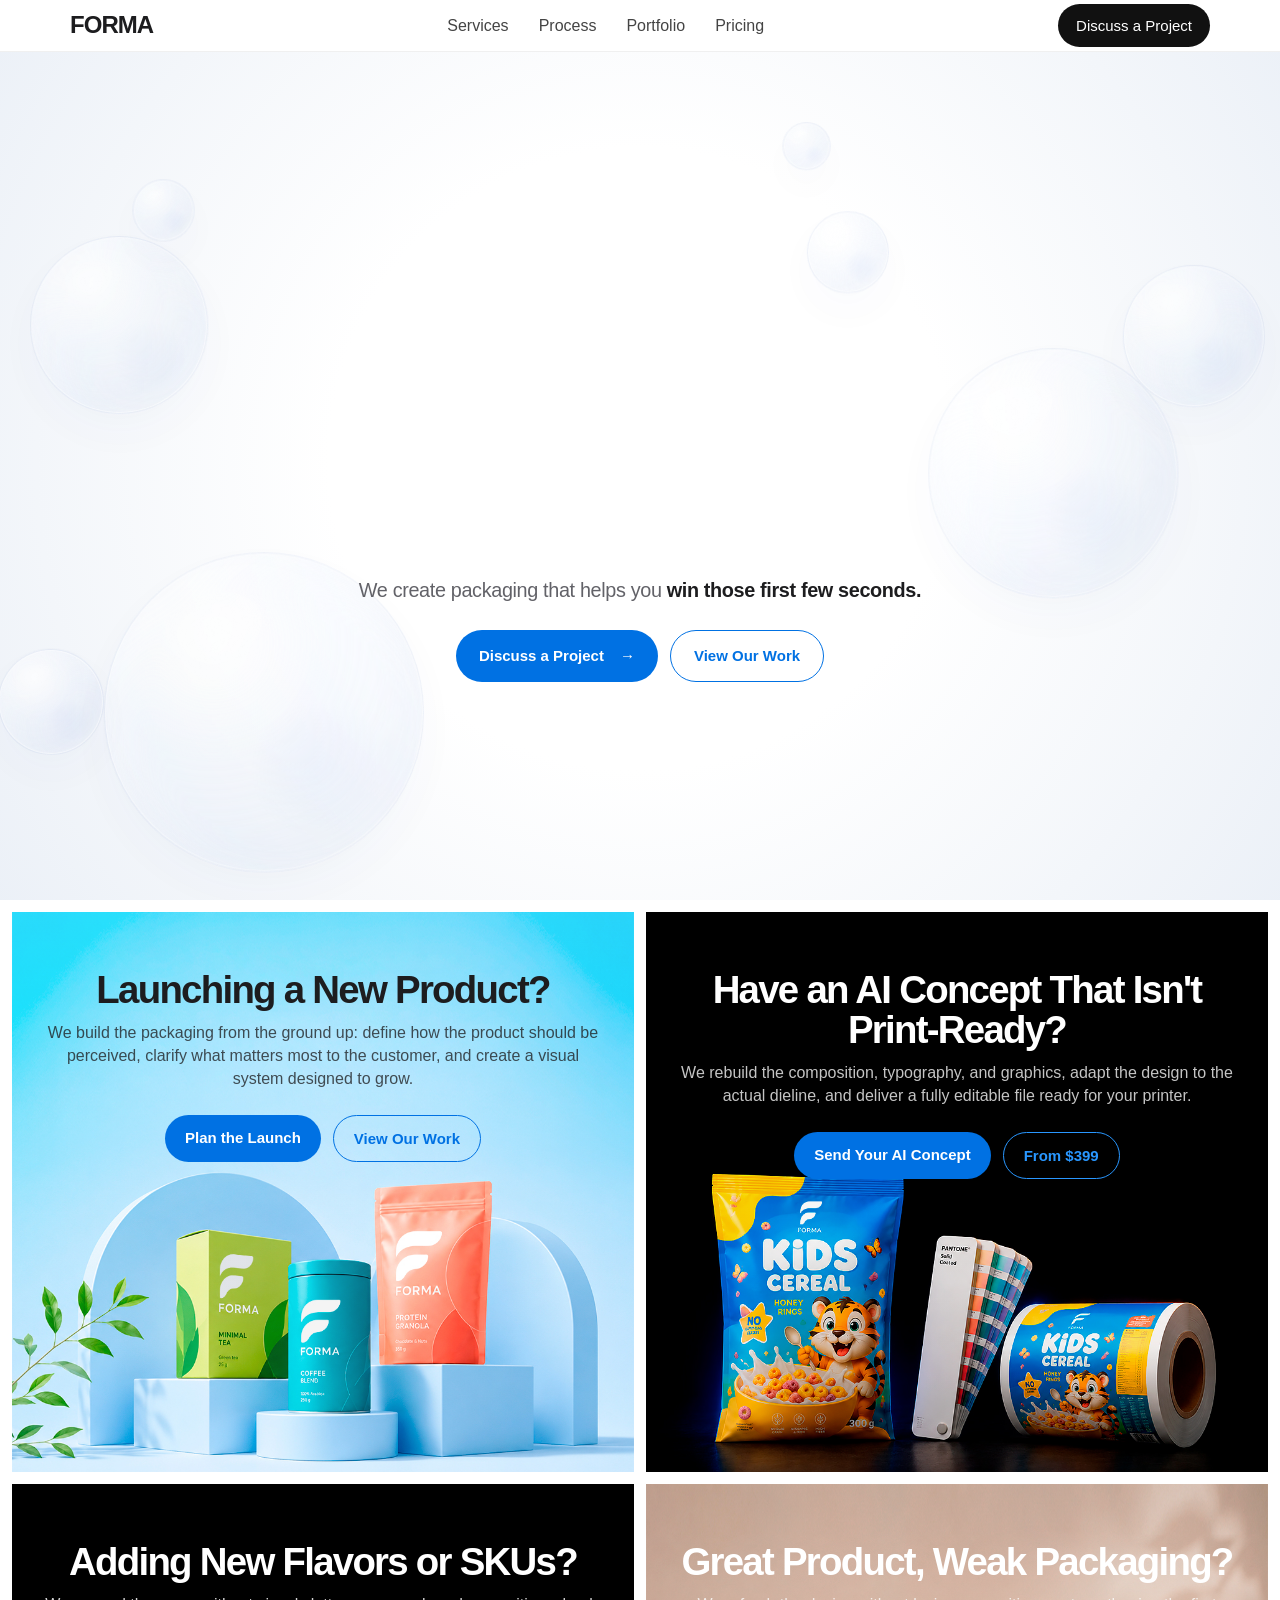
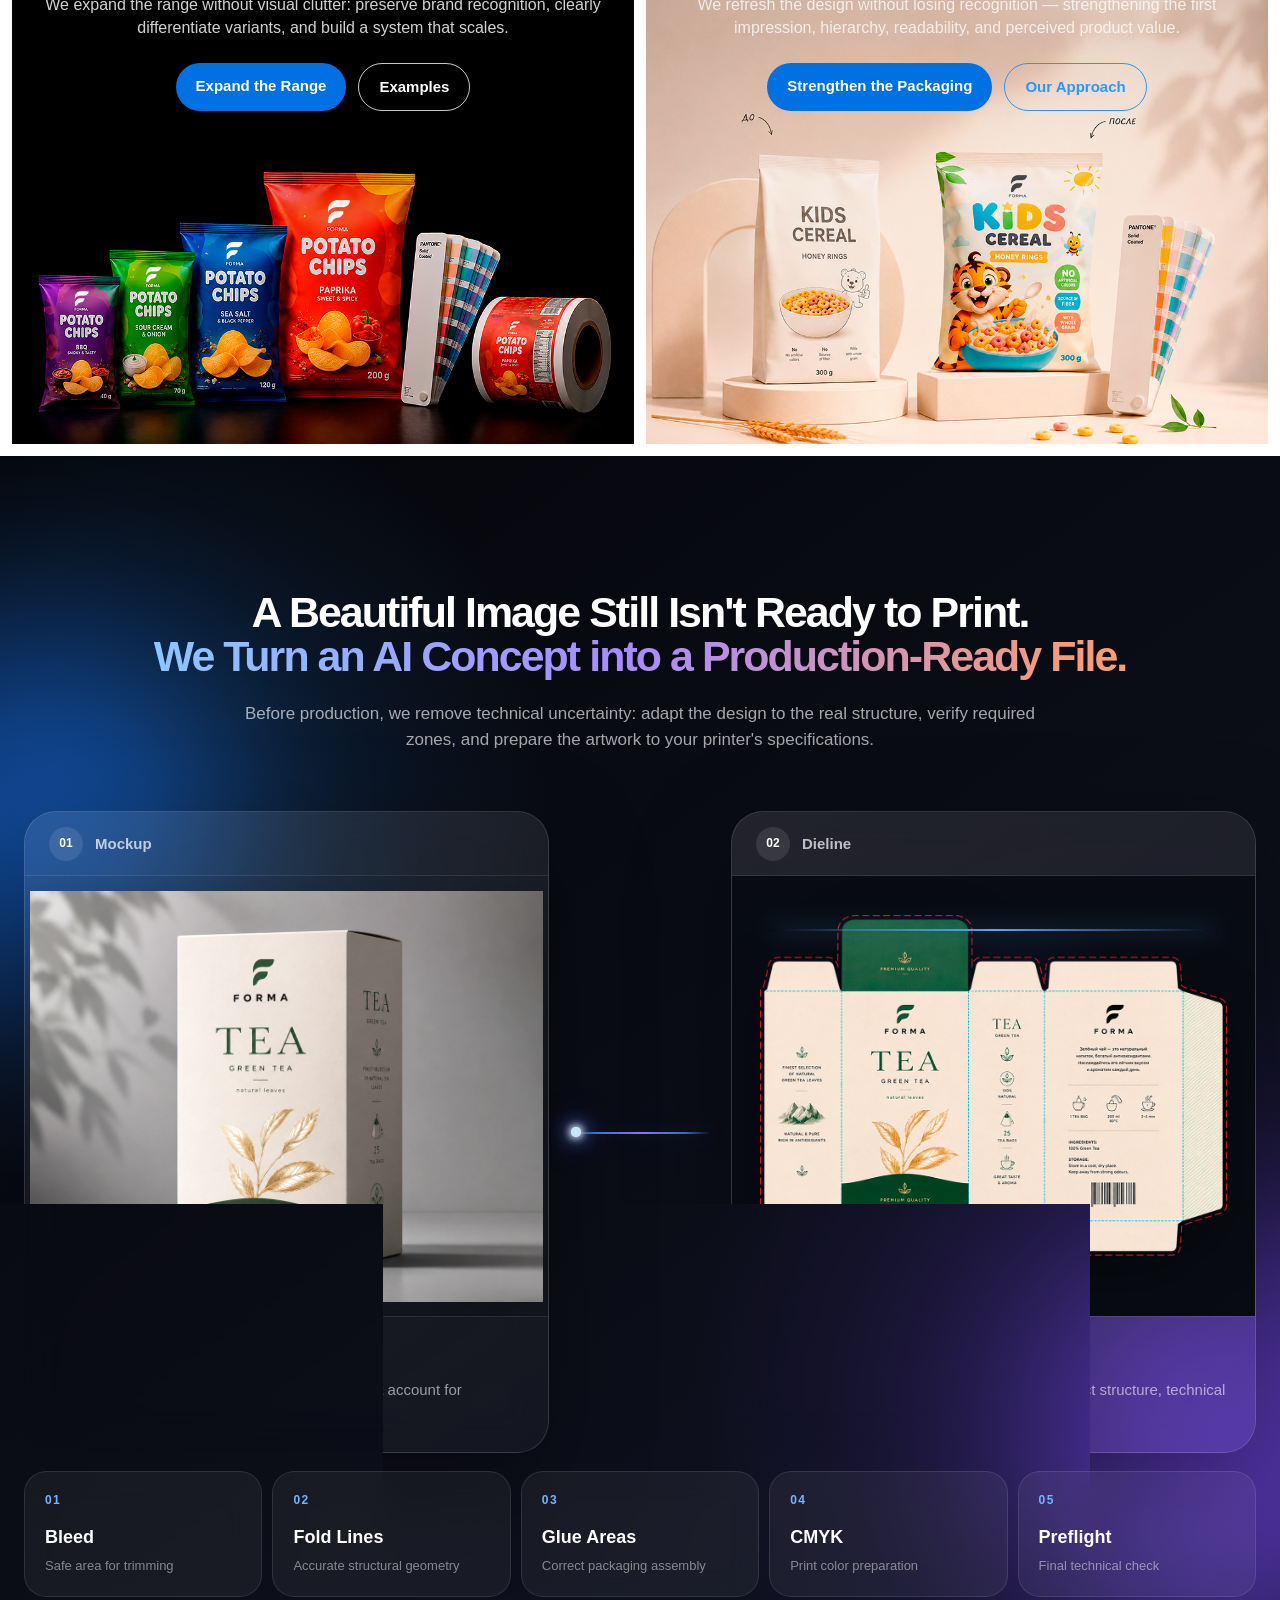
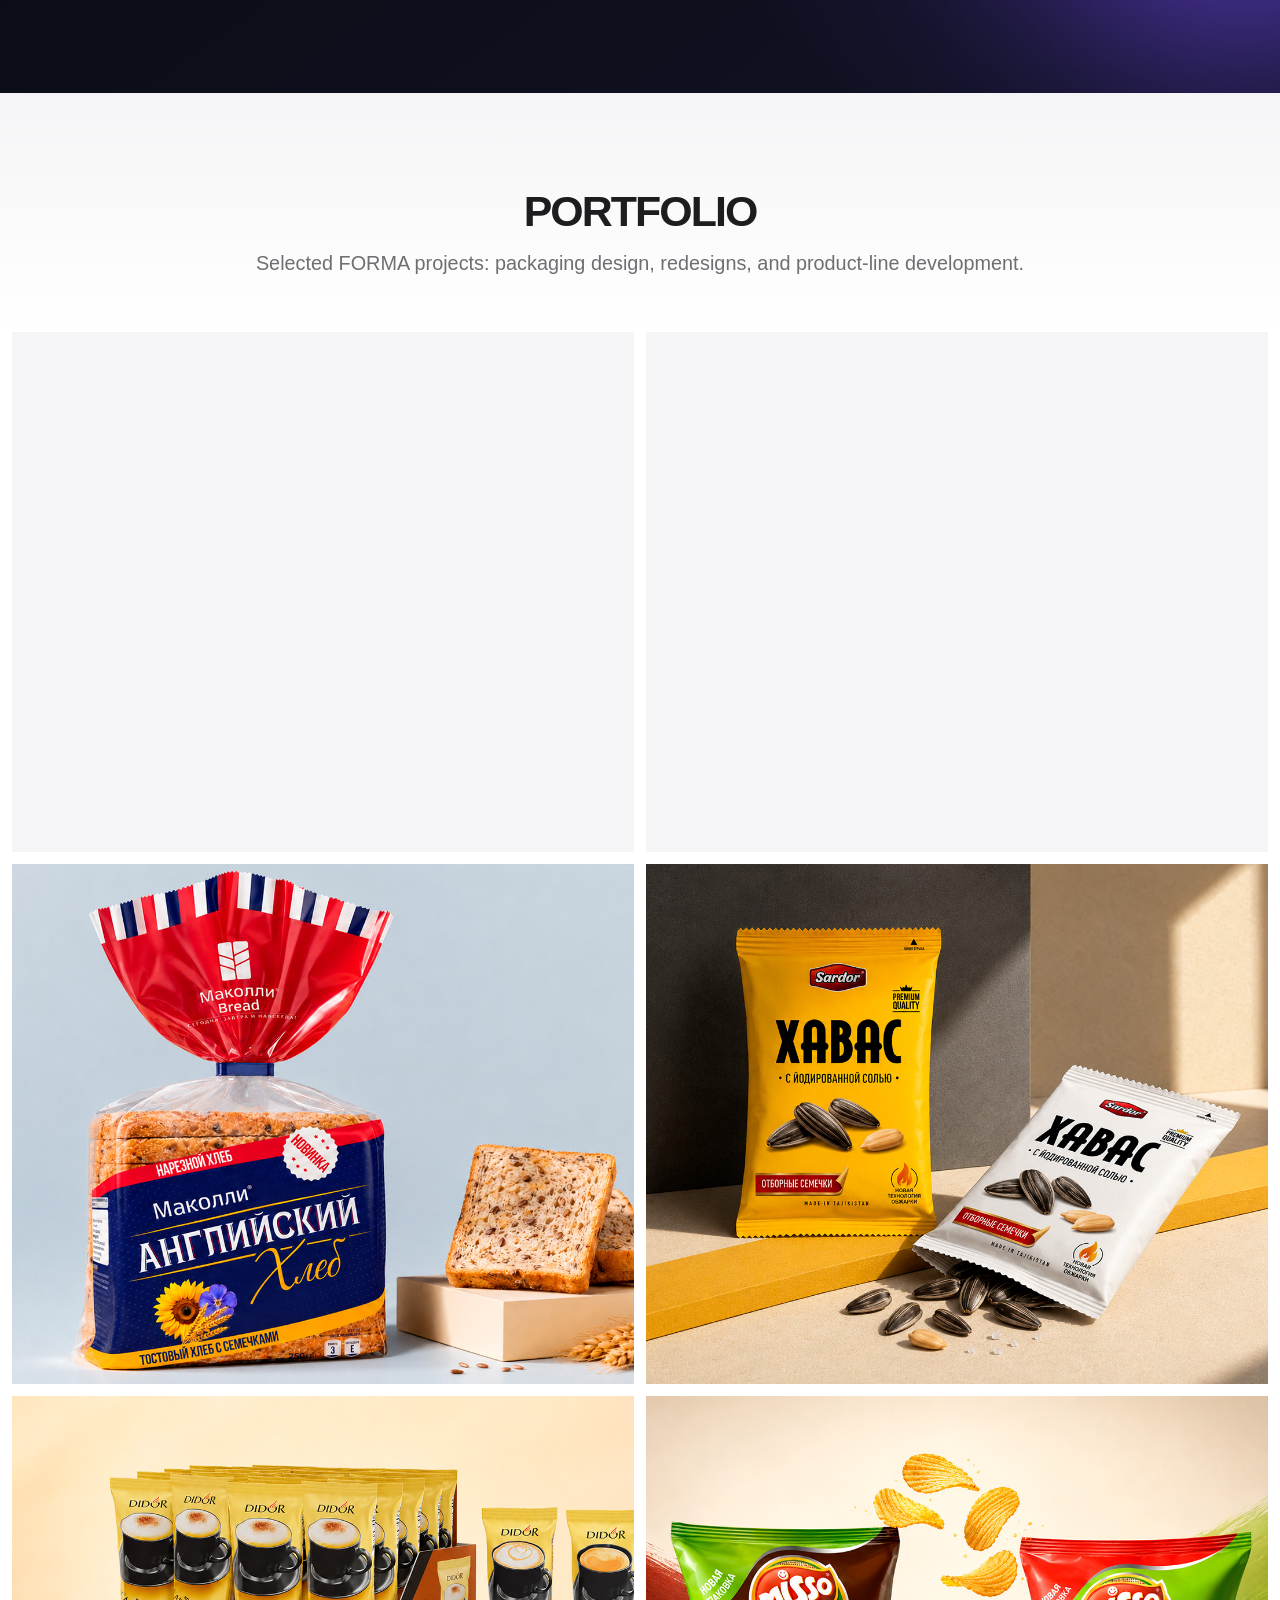
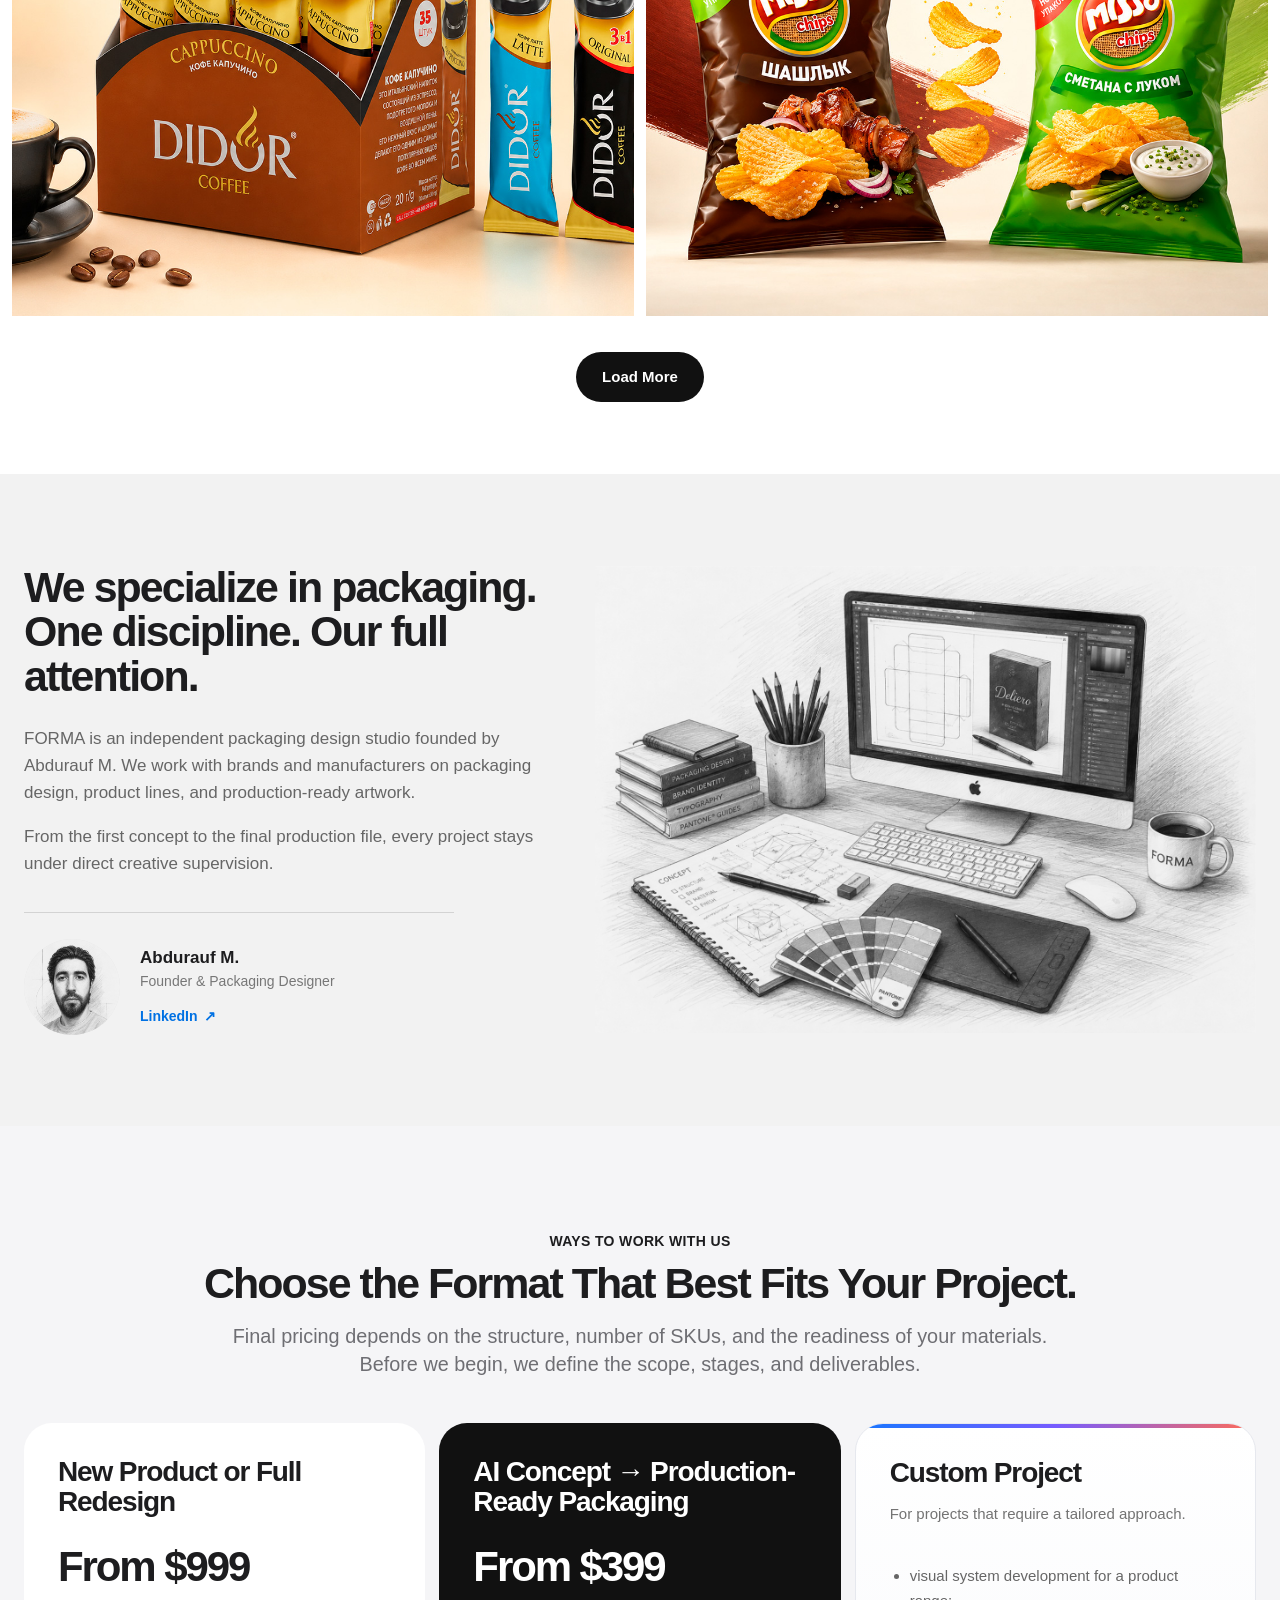
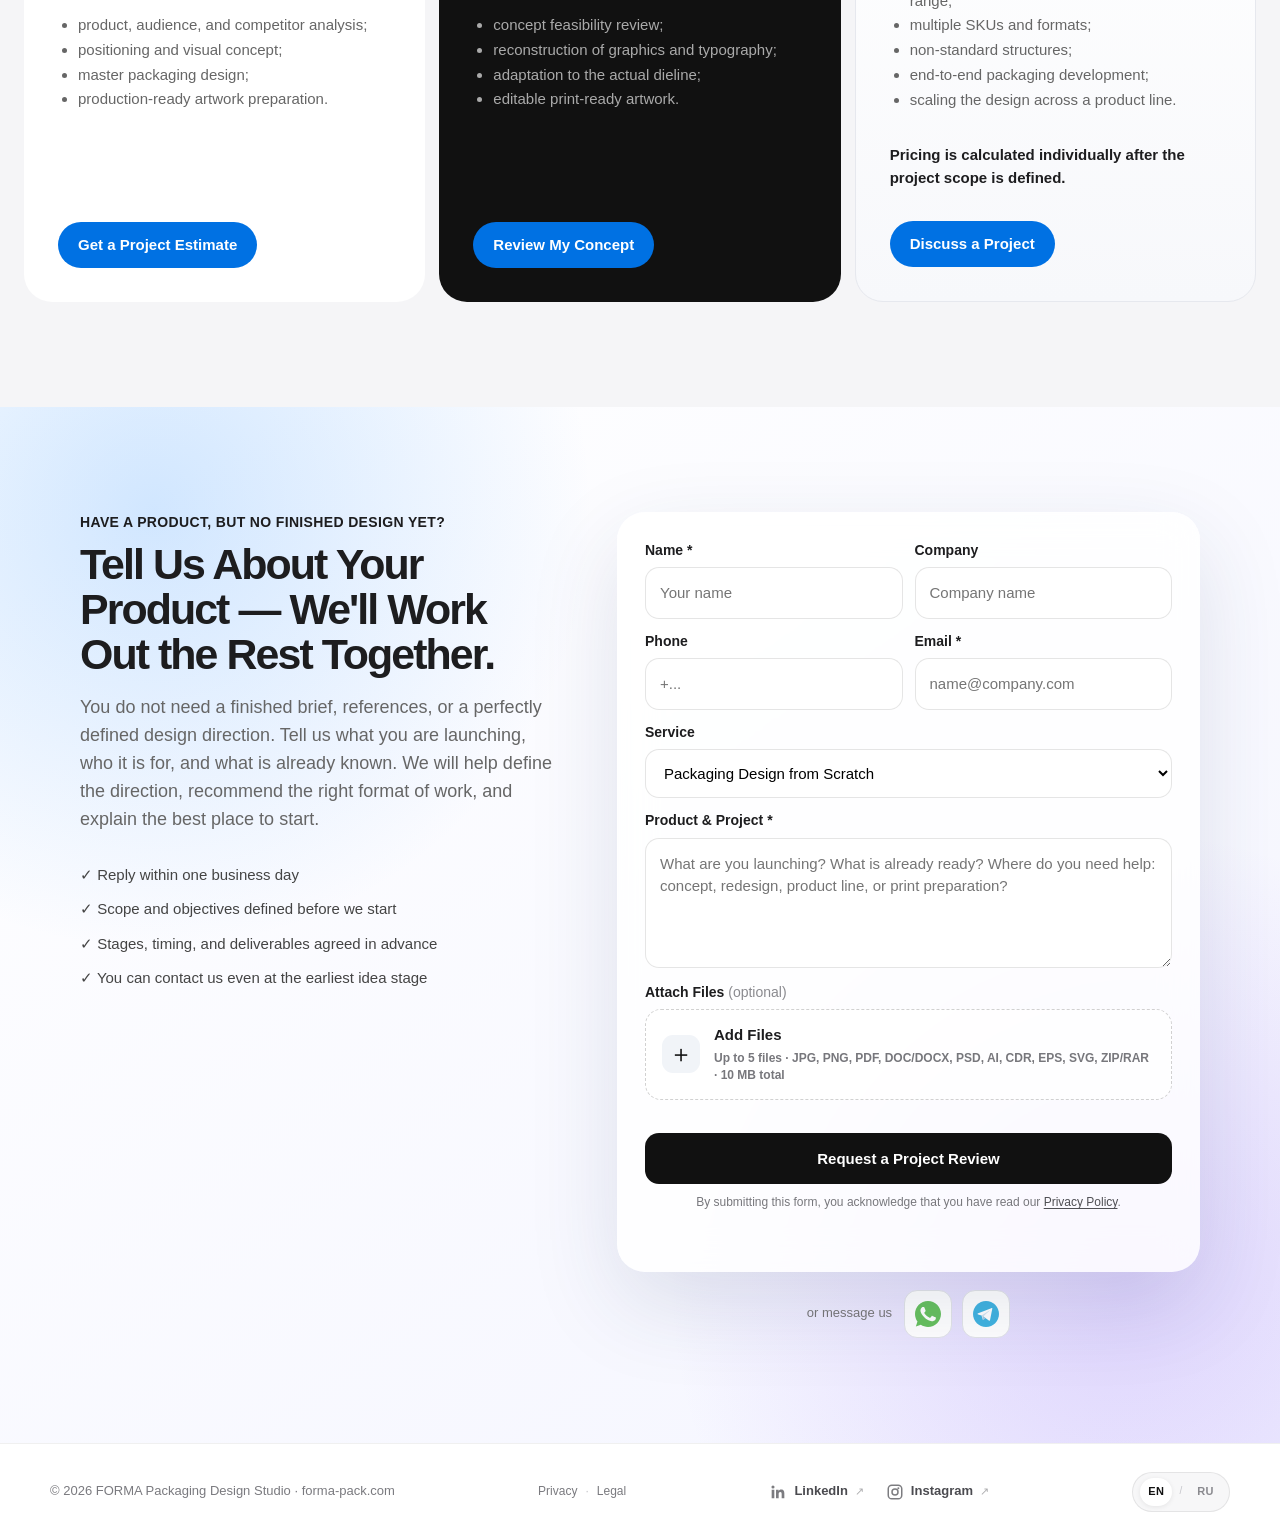
==== index.html @ ad6b05c1 "Update index.html" ====
<!DOCTYPE html>

<html lang="en">
<head>
<!-- Google tag (gtag.js) -->
<script async src="https://www.googletagmanager.com/gtag/js?id=G-HP6RYJW2GF"></script>
<script>
  window.dataLayer = window.dataLayer || [];
  function gtag(){dataLayer.push(arguments);}
  gtag('js', new Date());

  gtag('config', 'G-HP6RYJW2GF');
</script>
<meta charset="utf-8"/>
<link href="https://fonts.googleapis.com" rel="preconnect"/>
<link crossorigin="" href="https://fonts.gstatic.com" rel="preconnect"/>
<link href="https://fonts.googleapis.com/css2?family=Unbounded:wght@500;600;700;800&amp;display=swap" rel="stylesheet"/>
<meta content="width=device-width,initial-scale=1" name="viewport"/>
<meta content="FORMA is a packaging design studio creating product packaging, redesigns and production-ready artwork for brands and manufacturers." name="description"/>
<meta content="index,follow" name="robots"/>
<link href="https://forma-pack.com/" rel="canonical"/>
<title>FORMA — Packaging Design Studio | Packaging &amp; Redesign</title>
<link rel="icon" href="/favicon.svg" type="image/svg+xml">
<!-- Social sharing / Open Graph -->
<meta property="og:type" content="website">
<meta property="og:site_name" content="FORMA">
<meta property="og:url" content="https://forma-pack.com/">
<meta property="og:title" content="FORMA — Packaging Design Studio">
<meta property="og:description" content="Packaging design, redesigns and production-ready artwork for brands and manufacturers.">
<meta property="og:image" content="https://forma-pack.com/assets/images/forma-preview.jpg">
<meta property="og:image:width" content="1200">
<meta property="og:image:height" content="630">

<!-- X / Twitter -->
<meta name="twitter:card" content="summary_large_image">
<meta name="twitter:title" content="FORMA — Packaging Design Studio">
<meta name="twitter:description" content="Packaging design, redesigns and production-ready artwork for brands and manufacturers.">
<meta name="twitter:image" content="https://forma-pack.com/assets/images/forma-preview.jpg">
<link href="css/style.css?v=20260809-privacy-legal" rel="stylesheet"/>
</head>
<body>
<header class="topbar">
<div class="topin">
<a class="logo" href="#">FORMA</a>
<nav aria-label="Main navigation" class="nav">
<a href="#services">Services</a>
<a href="#process">Process</a>
<a href="#portfolio">Portfolio</a>
<a href="#prices">Pricing</a>
</nav>
<div class="header-actions">
<a class="nav-cta" href="#contact">Discuss a Project</a>
</div>
<button aria-controls="mobile-menu" aria-expanded="false" aria-label="Open menu" class="menu-toggle" type="button">
<span></span>
<span></span>
<span></span>
</button>
</div>
<div class="mobile-menu" id="mobile-menu">
<nav aria-label="Mobile navigation" class="mobile-nav">
<a href="#services">Services</a>
<a href="#process">Process</a>
<a href="#portfolio">Portfolio</a>
<a href="#prices">Pricing</a>
</nav>
<div class="mobile-socials">
<a class="mobile-social whatsapp-mobile" href="https://wa.me/992177777836" rel="noopener noreferrer" target="_blank">
<img alt="" src="assets/images/whatsapp.svg"/>
<span>WhatsApp</span>
</a>
<a class="mobile-social telegram-mobile" href="https://t.me/forma_pack" rel="noopener noreferrer" target="_blank">
<img alt="" src="assets/images/telegram.svg"/>
<span>Telegram</span>
</a>
</div>
<a class="mobile-cta" href="#contact">Discuss a Project</a>
</div>
</header>
<section class="hero ai-grid-hero reveal" id="hero">
<h1 class="seo-h1">FORMA — Packaging Design Studio for Brands and Manufacturers</h1>
<canvas aria-hidden="true" class="ai-grid-canvas" id="aiGridCanvas"></canvas>
<div aria-hidden="true" class="hero-sphere-stage" id="heroSphereStage"></div>
<div class="ai-grid-hero-inner">
<div aria-live="polite" class="ai-grid-story-stage">
<div class="ai-grid-story-line is-active">
<strong>ATTENTION.</strong>
</div>
<div class="ai-grid-story-line">
<strong>INTEREST.</strong>
</div>
<div class="ai-grid-story-line">
<strong>CHOICE.</strong>
</div>
</div>
<div class="ai-grid-conclusion" id="aiGridConclusion">
<p>We create packaging that helps you <em>win those first few seconds.</em></p>
<div class="actions ai-grid-actions">
<a class="btn primary" href="#contact">Discuss a Project <span aria-hidden="true">→</span></a>
<a class="btn outline" href="#portfolio">View Our Work</a>
</div>
</div>
</div>
</section>
<section aria-label="Why FORMA" class="value-section" style="display:none;">
<div class="value-inner reveal">
<div class="eyebrow">WHY FORMA</div>
<h2>Packaging has three jobs to do before the first print run.</h2>
<p class="lead">The customer needs to understand the product quickly, believe in its value, and distinguish it from competitors. Production needs a technically correct file without costly rework.</p>
<div class="value-grid">
<article class="value-card">
<span>01</span>
<h3>Be Clear</h3>
<p>Show within seconds what the product is, who it is for, and why it deserves attention.</p>
</article>
<article class="value-card">
<span>02</span>
<h3>Look Worth Its Price</h3>
<p>Communicate quality and positioning so the packaging supports — rather than undermines — the product.</p>
</article>
<article class="value-card">
<span>03</span>
<h3>Be Production-Ready</h3>
<p>Account for structure, print limitations, and technical requirements before production begins.</p>
</article>
</div>
</div>
</section>
<div class="grid" id="services">
<section class="panel blue service-bg-panel service-bg-light reveal" style="--service-bg-desktop:url('/assets/images/hero/Design-snulya.jpg'); --service-bg-mobile:url('/assets/images/49.jpg')">
<div aria-hidden="true" class="service-bg-overlay"></div>
<h2>Launching a New Product?</h2>
<p>We build the packaging from the ground up: define how the product should be perceived, clarify what matters most to the customer, and create a visual system designed to grow.</p>
<div class="actions">
<a class="btn primary" href="#contact">Plan the Launch</a><a class="btn outline" href="#portfolio">View Our Work</a>
</div>
</section>
<section class="panel black service-bg-panel service-bg-dark reveal" style="--service-bg-desktop:url('/assets/images/hero/service-ai-to-print.jpg'); --service-bg-mobile:url('/assets/images/48.jpg')">
<div aria-hidden="true" class="service-bg-overlay"></div>
<h2>Have an AI Concept That Isn't Print-Ready?</h2>
<p>We rebuild the composition, typography, and graphics, adapt the design to the actual dieline, and deliver a fully editable file ready for your printer.</p>
<div class="actions">
<a class="btn primary" href="#contact">Send Your AI Concept</a><a class="btn outline" href="#prices">From $399</a>
</div>
</section>
<section class="panel cream service-bg-panel service-bg-light reveal" style="--service-bg-desktop:url('/assets/images/hero/service-product-line.jpg'); --service-bg-mobile:url('/assets/images/47.jpg')">
<div aria-hidden="true" class="service-bg-overlay"></div>
<h2>Adding New Flavors or SKUs?</h2>
<p>We expand the range without visual clutter: preserve brand recognition, clearly differentiate variants, and build a system that scales.</p>
<div class="actions">
<a class="btn primary" href="#contact">Expand the Range</a><a class="btn outline" href="#portfolio">Examples</a>
</div>
</section>
<section class="panel violet service-bg-panel service-bg-dark reveal" style="--service-bg-desktop:url('/assets/images/hero/service-redesign.jpg'); --service-bg-mobile:url('/assets/images/50.jpg')">
<div aria-hidden="true" class="service-bg-overlay"></div>
<h2>Great Product, Weak Packaging?</h2>
<p>We refresh the design without losing recognition — strengthening the first impression, hierarchy, readability, and perceived product value.</p>
<div class="actions">
<a class="btn primary" href="#contact">Strengthen the Packaging</a><a class="btn outline" href="#process">Our Approach</a>
</div>
</section>
</div>
<section class="production-story" id="production-file">
<div aria-hidden="true" class="production-glow production-glow-one"></div>
<div aria-hidden="true" class="production-glow production-glow-two"></div>
<div class="production-head production-animate">
<h2>A Beautiful Image Still Isn't Ready to Print.<br/><em> We Turn an AI Concept into a Production-Ready File.</em></h2>
<p>Before production, we remove technical uncertainty: adapt the design to the real structure, verify required zones, and prepare the artwork to your printer's specifications.</p>
</div>
<div class="production-stage">
<article aria-label="Packaging concept mockup" class="production-card production-mockup production-animate">
<div class="production-card-top">
<span class="production-step">01</span>
<span>Mockup</span>
</div>
<div class="pouch-scene">
<img alt="Tea box packaging concept mockup by FORMA" class="production-mockup-image" decoding="async" loading="lazy" src="assets/images/tea-box.jpg"/>
</div>
<div class="production-card-copy">
<h3>The Concept Shows the Idea</h3>
<p>It helps visualize the future product, but it does not account for structure, print zones, or technical limitations.</p>
</div>
</article>
<div aria-hidden="true" class="production-transfer production-animate">
<div class="production-line"></div>
<div class="production-pulse production-pulse-a"></div>
<div class="production-pulse production-pulse-b"></div>
</div>
<article aria-label="Production-ready dieline" class="production-card production-blueprint production-animate">
<div class="production-card-top">
<span class="production-step">02</span>
<span>Dieline</span>
</div>
<div class="production-blueprint-frame">
<img alt="Tea packaging dieline prepared for print production by FORMA" class="production-dieline-image" decoding="async" loading="lazy" src="assets/images/tea-dieline.png"/>
<div aria-hidden="true" class="blueprint-scan"></div>
</div>
<div class="production-card-copy">
<h3>The Dieline Makes It Producible</h3>
<p>The printer receives an editable file with the correct structure, technical zones, color setup, and final preflight checks.</p>
</div>
</article>
</div>
<div class="production-features production-animate">
<div><b>01</b><span>Bleed</span><small>Safe area for trimming</small></div>
<div><b>02</b><span>Fold Lines</span><small>Accurate structural geometry</small></div>
<div><b>03</b><span>Glue Areas</span><small>Correct packaging assembly</small></div>
<div><b>04</b><span>CMYK</span><small>Print color preparation</small></div>
<div><b>05</b><span>Preflight</span><small>Final technical check</small></div>
</div>
</section>
<section class="process" id="process">
<div class="process-inner reveal"><div class="eyebrow">WE DON'T TRY TO DO EVERYTHING. WE FOCUS ON ONE THING.</div><h2>FORMA Focuses Exclusively on Packaging — from the First Idea to Production-Ready Design.</h2><p class="lead" style="margin-left:auto;margin-right:auto">Logos, banners, websites, and social media matter — but they are not our specialization. FORMA focuses on packaging design from the first concept through production preparation. That focus lets us go deeper into how a product looks, is perceived, and performs in the real world.</p>
<div class="steps">
<div class="step"><div class="step-num">1</div><h3>Understand the Product</h3><p>We study the product itself, its audience, price segment, competitors, and sales environment. For us, packaging is not just attractive graphics — it is part of the product and its positioning.</p></div>
<div class="step"><div class="step-num">2</div><h3>Design the Packaging, Not Just the Image</h3><p>We account for structure, format, materials, dimensions, element placement, and the realities of printing. The design is created with an understanding of how it will look not only on screen, but in the customer's hands.</p></div>
<div class="step"><div class="step-num">3</div><h3>Build a System, Not Just One Beautiful Pack</h3><p>We build a visual system that can expand across new flavors, formats, and SKUs. The range stays coherent and recognizable as it grows.</p></div>
<div class="step"><div class="step-num">4</div><h3>Take the Design All the Way to Production</h3><p>We check technical requirements, CMYK, bleed, fonts, images, and other print-critical parameters. You receive more than a concept — you receive artwork ready to move into production.</p></div>
</div></div>
</section>
<section class="portfolio-intro reveal" id="portfolio">
<h2>PORTFOLIO</h2>
<p class="lead">Selected FORMA projects: packaging design, redesigns, and product-line development.</p>
</section>
<section aria-label="FORMA Work" class="portfolio-section">
<div class="portfolio-grid">
<button class="portfolio-item reveal" data-description="Stand-up pouch design for coffee in a restrained black-and-red palette, with a geometric pattern and a premium quality focus." data-title="Bardam Coffee" type="button">
<img alt="Bardam Coffee — Stand-up pouch design for coffee in a restrained black-and-red palette, with a geometric pattern and a premium quality focus by FORMA" decoding="async" loading="lazy" src="assets/images/portfolio/1.jpg"/>
</button>
<button class="portfolio-item reveal" data-description="Packaging design for spicy chips in a bold yellow pack with a high-contrast logo and expressive product presentation." data-title="Kars Kars — Chips" type="button">
<img alt="Kars Kars — Chips — Packaging design for spicy chips in a bold yellow pack with a high-contrast logo and expressive product presentation by FORMA" decoding="async" loading="lazy" src="assets/images/portfolio/2.jpg"/>
</button>
<button class="portfolio-item reveal" data-description="Packaging for sliced toast bread with a transparent product window, blue-and-red label system, and emphasis on natural ingredients." data-title="English Bread" type="button">
<img alt="English Bread — Packaging for sliced toast bread with a transparent product window, blue-and-red label system, and emphasis on natural ingredients by FORMA" decoding="async" loading="lazy" src="assets/images/portfolio/3.jpg"/>
</button>
<button class="portfolio-item reveal" data-description="A sunflower-seed packaging series with clean typography, a clear product area, and visual cues for the roasting process." data-title="Havas" type="button">
<img alt="Havas — A sunflower-seed packaging series with clean typography, a clear product area, and visual cues for the roasting process by FORMA" decoding="async" loading="lazy" src="assets/images/portfolio/4.jpg"/>
</button>
<button class="portfolio-item reveal" data-description="Portion-coffee range design with a consistent packaging architecture, color-coded variants, and graphics adapted across formats." data-title="DIDOR Coffee " type="button">
<img alt="DIDOR Coffee — Portion-coffee range design with a consistent packaging architecture, color-coded variants, and graphics adapted across formats by FORMA" decoding="async" loading="lazy" src="assets/images/portfolio/5.jpg"/>
</button>
<button class="portfolio-item reveal" data-description="Potato chips range design with clear flavor color-coding and a prominent product-focused food zone." data-title="Misso Chips" type="button">
<img alt="Misso Chips — Potato chips range design with clear flavor color-coding and a prominent product-focused food zone by FORMA" decoding="async" loading="lazy" src="assets/images/portfolio/6.jpg"/>
</button>
<button class="portfolio-item reveal" data-description="Drinking-water label design with a clean blue-and-white composition, soft graphics, and adaptation for a transparent PET bottle." data-title="Obi Chashma" type="button">
<img alt="Obi Chashma — Drinking-water label design with a clean blue-and-white composition, soft graphics, and adaptation for a transparent PET bottle by FORMA" decoding="async" loading="lazy" src="assets/images/portfolio/7.jpg"/>
</button>
<button class="portfolio-item reveal" data-description="A vibrant wafer range with a consistent brand block, flavor color-coding, and appetizing product imagery." data-title="Shohasar Wafers" type="button">
<img alt="Shohasar Wafers — A vibrant wafer range with a consistent brand block, flavor color-coding, and appetizing product imagery by FORMA" decoding="async" loading="lazy" src="assets/images/portfolio/8.jpg"/>
</button>
<button class="portfolio-item reveal" data-description="Label design for a transparent cake box, paired with a realistic presentation of a classic layered honey cake." data-title="Makolli — Honey Cake" type="button">
<img alt="Makolli — Honey Cake — Label design for a transparent cake box, paired with a realistic presentation of a classic layered honey cake by FORMA" decoding="async" loading="lazy" src="assets/images/portfolio/9.jpg"/>
</button>
<button class="portfolio-item reveal" data-description="Transparent bread packaging with a clip closure, large front label, and a warm wheat-inspired palette." data-title="Bavarian Bread" type="button">
<img alt="Bavarian Bread — Transparent bread packaging with a clip closure, large front label, and a warm wheat-inspired palette by FORMA" decoding="async" loading="lazy" src="assets/images/portfolio/10.jpg"/>
</button>
<button class="portfolio-item reveal" data-description="Sweet rice-stick packaging with an energetic yellow-and-pink palette, bold typography, and a modern youth-oriented presentation." data-title="Kroki" type="button">
<img alt="Kroki — Sweet rice-stick packaging with an energetic yellow-and-pink palette, bold typography, and a modern youth-oriented presentation by FORMA" decoding="async" loading="lazy" src="assets/images/portfolio/11.jpg"/>
</button>
<button class="portfolio-item reveal" data-description="Large gift-box design with a heart-shaped window for an assortment of chocolate sticks." data-title="Deliero Gift Collection" type="button">
<img alt="Deliero Gift Collection — Large gift-box design with a heart-shaped window for an assortment of chocolate sticks by FORMA" decoding="async" loading="lazy" src="assets/images/portfolio/12.jpg"/>
</button>
<button class="portfolio-item reveal" data-description="Instant-coffee range design connecting the large pack and single-serve format through a warm palette and recognizable coffee imagery." data-title="Coffee Break 3-in-1" type="button">
<img alt="Coffee Break 3-in-1 — Instant-coffee range design connecting the large pack and single-serve format through a warm palette and recognizable coffee imagery by FORMA" decoding="async" loading="lazy" src="assets/images/portfolio/13.jpg"/>
</button>
<button class="portfolio-item reveal" data-description="A horizontal-packaging range for chocolate, strawberry, and banana flavors, built around one dynamic visual system." data-title="Shoh Asal — Wafer Bars" type="button">
<img alt="Shoh Asal — Wafer Bars — A horizontal-packaging range for chocolate, strawberry, and banana flavors, built around one dynamic visual system by FORMA" decoding="async" loading="lazy" src="assets/images/portfolio/14.jpg"/>
</button>
<button class="portfolio-item reveal" data-description="Two color variants for sunflower-seed packaging with a consistent large logo and emphasis on quality roasting." data-title="Nur Sunflower Seeds" type="button">
<img alt="Nur Sunflower Seeds — Two color variants for sunflower-seed packaging with a consistent large logo and emphasis on quality roasting by FORMA" decoding="async" loading="lazy" src="assets/images/portfolio/15.jpg"/>
</button>
<button class="portfolio-item reveal" data-description="A unified packaging system for several sunflower-seed varieties, using color coding and expressive food photography." data-title="Simba Sunflower Seeds" type="button">
<img alt="Simba Sunflower Seeds — A unified packaging system for several sunflower-seed varieties, using color coding and expressive food photography by FORMA" decoding="async" loading="lazy" src="assets/images/portfolio/16.jpg"/>
</button>
<button class="portfolio-item reveal" data-description="Corn-puff packaging with bold branding, appetizing product imagery, and strong shelf visibility." data-title="Kars Kars — Corn Puffs" type="button">
<img alt="Kars Kars — Corn Puffs — Corn-puff packaging with bold branding, appetizing product imagery, and strong shelf visibility by FORMA" decoding="async" loading="lazy" src="assets/images/portfolio/17.jpg"/>
</button>
<button class="portfolio-item reveal" data-description="Redesign of roasted salted sunflower-seed packaging with more realistic product imagery and an improved front-panel composition." data-title="Elita Sunflower Seeds" type="button">
<img alt="Elita Sunflower Seeds — Redesign of roasted salted sunflower-seed packaging with more realistic product imagery and an improved front-panel composition by FORMA" decoding="async" loading="lazy" src="assets/images/portfolio/18.jpg"/>
</button>
<button class="portfolio-item reveal" data-description="Wafer-bite packaging with a prominent logo, vivid strawberry palette, and a clear product area." data-title="Shoh Asal — Wafer Bites" type="button">
<img alt="Shoh Asal — Wafer Bites — Wafer-bite packaging with a prominent logo, vivid strawberry palette, and a clear product area by FORMA" decoding="async" loading="lazy" src="assets/images/portfolio/19.jpg"/>
</button>
<button class="portfolio-item reveal" data-description="Cookie range for latte, Americano, and caramel flavors, featuring a transparent window and a premium coffee-inspired palette." data-title="DIDOR Biscuit" type="button">
<img alt="DIDOR Biscuit — Cookie range for latte, Americano, and caramel flavors, featuring a transparent window and a premium coffee-inspired palette by FORMA" decoding="async" loading="lazy" src="assets/images/portfolio/20.jpg"/>
</button>
<button class="portfolio-item reveal" data-description="Packaging and display-box design for a natural plant-based thickener, using a berry-led color system and confectionery imagery." data-title="CHEF KONFI" type="button">
<img alt="CHEF KONFI — Packaging and display-box design for a natural plant-based thickener, using a berry-led color system and confectionery imagery by FORMA" decoding="async" loading="lazy" src="assets/images/portfolio/21.jpg"/>
</button>
<button class="portfolio-item reveal" data-description="Packaging for vanilla sugar cookies with a contrasting dark-blue brand block and a soft cream palette." data-title="Sweet Pause" type="button">
<img alt="Sweet Pause — Packaging for vanilla sugar cookies with a contrasting dark-blue brand block and a soft cream palette by FORMA" decoding="async" loading="lazy" src="assets/images/portfolio/22.jpg"/>
</button>
<button class="portfolio-item reveal" data-description="Premium packaging design for a three-chocolate collection: white, milk, and dark." data-title="Deliero Chocolate Assortment" type="button">
<img alt="Deliero Chocolate Assortment — Premium packaging design for a three-chocolate collection: white, milk, and dark by FORMA" decoding="async" loading="lazy" src="assets/images/portfolio/23.jpg"/>
</button>
<button class="portfolio-item reveal" data-description="Sunflower-seed packaging refresh with more realistic product visualization, stronger hierarchy, and additional quality cues." data-title="Lakomka Sunflower Seeds" type="button">
<img alt="Lakomka Sunflower Seeds — Sunflower-seed packaging refresh with more realistic product visualization, stronger hierarchy, and additional quality cues by FORMA" decoding="async" loading="lazy" src="assets/images/portfolio/24.jpg"/>
</button>
<button class="portfolio-item reveal" data-description="Barbecue-flavored crouton packaging with a dark rugged base, vivid flavor accents, and a dynamic composition." data-title="KOK Croutons" type="button">
<img alt="KOK Croutons — Barbecue-flavored crouton packaging with a dark rugged base, vivid flavor accents, and a dynamic composition by FORMA" decoding="async" loading="lazy" src="assets/images/portfolio/25.jpg"/>
</button>
<button class="portfolio-item reveal" data-description="Chocolate-bar series in four color variants, featuring large soft typography and a consistent brand character." data-title="Makolli “MUK”" type="button">
<img alt="Makolli “MUK” — Chocolate-bar series in four color variants, featuring large soft typography and a consistent brand character by FORMA" decoding="async" loading="lazy" src="assets/images/portfolio/26.jpg"/>
</button>
<button class="portfolio-item reveal" data-description="Compact energy-gum packaging in a dynamic black-and-orange visual style." data-title="SIMBOM Energy" type="button">
<img alt="SIMBOM Energy — Compact energy-gum packaging in a dynamic black-and-orange visual style by FORMA" decoding="async" loading="lazy" src="assets/images/portfolio/27.jpg"/>
</button>
<button class="portfolio-item reveal" data-description="Children's sweets range with a bear character, natural flavor imagery, and strong shelf presence." data-title="Mishka Buni" type="button">
<img alt="Mishka Buni — Children's sweets range with a bear character, natural flavor imagery, and strong shelf presence by FORMA" decoding="async" loading="lazy" src="assets/images/portfolio/28.jpg"/>
</button>
<button class="portfolio-item reveal" data-description="Children's gummy packaging with a bright logo, friendly character, and colorful fruit world." data-title="BUNI Gummies" type="button">
<img alt="BUNI Gummies — Children's gummy packaging with a bright logo, friendly character, and colorful fruit world by FORMA" decoding="async" loading="lazy" src="assets/images/portfolio/29.jpg"/>
</button>
<button class="portfolio-item reveal" data-description="Popcorn range design with clear flavor differentiation, bold typography, and appetizing product presentation." data-title="Kars Kars — Popcorn" type="button">
<img alt="Kars Kars — Popcorn — Popcorn range design with clear flavor differentiation, bold typography, and appetizing product presentation by FORMA" decoding="async" loading="lazy" src="assets/images/portfolio/30.jpg"/>
</button>
<button class="portfolio-item reveal" data-description="Chocolate-cookie range with fruit fillings, a transparent window, and vivid flavor color-coding." data-title="Sweet Pause Choco Fruits" type="button">
<img alt="Sweet Pause Choco Fruits — Chocolate-cookie range with fruit fillings, a transparent window, and vivid flavor color-coding by FORMA" decoding="async" loading="lazy" src="assets/images/portfolio/31.jpg"/>
</button>
<button class="portfolio-item reveal" data-description="Premium chocolate-popcorn range with a product window and milk- and dark-chocolate variants." data-title="Deliero Popcorn" type="button">
<img alt="Deliero Popcorn — Premium chocolate-popcorn range with a product window and milk- and dark-chocolate variants by FORMA" decoding="async" loading="lazy" src="assets/images/portfolio/32.jpg"/>
</button>
<button class="portfolio-item reveal" data-description="Energy-drink label series with dynamic typography, a powerful visual identity, and a contrasting black-and-orange palette." data-title="555 Energy" type="button">
<img alt="555 Energy — Energy-drink label series with dynamic typography, a powerful visual identity, and a contrasting black-and-orange palette by FORMA" decoding="async" loading="lazy" src="assets/images/portfolio/33.jpg"/>
</button>
<button class="portfolio-item reveal" data-description="Peach-drink carton packaging with juicy fruit imagery and a prominent product area." data-title="Obi Diyoram Juice" type="button">
<img alt="Obi Diyoram Juice — Peach-drink carton packaging with juicy fruit imagery and a prominent product area by FORMA" decoding="async" loading="lazy" src="assets/images/portfolio/34.jpg"/>
</button>
<button class="portfolio-item reveal" data-description="Black-tea box design with a vivid orange-red palette, crown symbol, and classic tea composition." data-title="Imperial Ships Tea" type="button">
<img alt="Imperial Ships Tea — Black-tea box design with a vivid orange-red palette, crown symbol, and classic tea composition by FORMA" decoding="async" loading="lazy" src="assets/images/portfolio/35.jpg"/>
</button>
<button class="portfolio-item reveal" data-description="Premium black-tea packaging inspired by tea plantations, with deep green and gold tones." data-title="Sahronoosh Tea" type="button">
<img alt="Sahronoosh Tea — Premium black-tea packaging inspired by tea plantations, with deep green and gold tones by FORMA" decoding="async" loading="lazy" src="assets/images/portfolio/36.jpg"/>
</button>
<button class="portfolio-item reveal" data-description="Corn-puff packaging with bold branding, appetizing product imagery, and strong shelf visibility." data-title="Kars Kars — Corn Puffs" type="button">
<img alt="Kars Kars — Corn Puffs — Corn-puff packaging with bold branding, appetizing product imagery, and strong shelf visibility by FORMA" decoding="async" loading="lazy" src="assets/images/portfolio/37.jpg"/>
</button>
<button class="portfolio-item reveal" data-description="A vibrant wafer range with a consistent brand block, flavor color-coding, and appetizing product imagery." data-title="Sladko Yesh — Wafers" type="button">
<img alt="Sladko Yesh — Wafers — A vibrant wafer range with a consistent brand block, flavor color-coding, and appetizing product imagery by FORMA" decoding="async" loading="lazy" src="assets/images/portfolio/38.jpg"/>
</button>
<button class="portfolio-item reveal" data-description="Cookie-pack series with a clean premium composition, color-coded side panels, and realistic product presentation." data-title="Sweet Pause Biscuit" type="button">
<img alt="Sweet Pause Biscuit — Cookie-pack series with a clean premium composition, color-coded side panels, and realistic product presentation by FORMA" decoding="async" loading="lazy" src="assets/images/portfolio/39.jpg"/>
</button>
<button class="portfolio-item reveal" data-description="Stand-up pouch design for wafer bites, with expressive typography and a distinct color system for each flavor." data-title="Sladko Yesh — Wafer Bites" type="button">
<img alt="Sladko Yesh — Wafer Bites — Stand-up pouch design for wafer bites, with expressive typography and a distinct color system for each flavor by FORMA" decoding="async" loading="lazy" src="assets/images/portfolio/40.jpg"/>
</button>
<button class="portfolio-item reveal" data-description="Buckwheat packaging redesign with contemporary field imagery, clear hierarchy, and a clean transparent product window." data-title="Malika — Buckwheat" type="button">
<img alt="Malika — Buckwheat — Buckwheat packaging redesign with contemporary field imagery, clear hierarchy, and a clean transparent product window by FORMA" decoding="async" loading="lazy" src="assets/images/portfolio/41.jpg"/>
</button>
<button class="portfolio-item reveal" data-description="Soft-cookie range with strawberry and blueberry jam, using natural berry imagery and clear flavor navigation." data-title="Shohasar — Soft Cookies" type="button">
<img alt="Shohasar — Soft Cookies — Soft-cookie range with strawberry and blueberry jam, using natural berry imagery and clear flavor navigation by FORMA" decoding="async" loading="lazy" src="assets/images/portfolio/42.jpg"/>
</button>
<button class="portfolio-item reveal" data-description="Wafer range with a large logo, contrasting flavor colors, and an expressive chocolate-focused food zone." data-title="FORAM Wafers" type="button">
<img alt="FORAM Wafers — Wafer range with a large logo, contrasting flavor colors, and an expressive chocolate-focused food zone by FORMA" decoding="async" loading="lazy" src="assets/images/portfolio/43.jpg"/>
</button>
<button class="portfolio-item reveal" data-description="Soft Viennese-waffle design for chocolate and berry fillings, plus a ten-piece outer display box." data-title="Sweet Pause Soft Waffle" type="button">
<img alt="Sweet Pause Soft Waffle — Soft Viennese-waffle design for chocolate and berry fillings, plus a ten-piece outer display box by FORMA" decoding="async" loading="lazy" src="assets/images/portfolio/44.jpg"/>
</button>
<button class="portfolio-item reveal" data-description="Egg-noodle packaging range with a transparent window, color-coded formats, and prominent branding." data-title="LAG-MON" type="button">
<img alt="LAG-MON — Egg-noodle packaging range with a transparent window, color-coded formats, and prominent branding by FORMA" decoding="async" loading="lazy" src="assets/images/portfolio/45.jpg"/>
</button>
<button class="portfolio-item reveal" data-description="Instant-cappuccino stick packaging with a high-contrast composition, strong brand block, and expressive coffee imagery." data-title="Darkness Coffee" type="button">
<img alt="Darkness Coffee — Instant-cappuccino stick packaging with a high-contrast composition, strong brand block, and expressive coffee imagery by FORMA" decoding="async" loading="lazy" src="assets/images/portfolio/46.jpg"/>
</button>
</div>
<div class="portfolio-more-wrap">
<button class="portfolio-more-btn" type="button">Load More</button>
</div>
</section>
<div aria-hidden="true" aria-labelledby="portfolio-modal-title" aria-modal="true" class="portfolio-modal" id="portfolio-modal" role="dialog">
<div class="portfolio-modal-backdrop"></div>
<div class="portfolio-modal-content">
<button aria-label="Close" class="portfolio-modal-close" type="button">
<span></span><span></span>
</button>
<button aria-label="Previous project" class="portfolio-modal-nav portfolio-modal-prev" type="button">‹</button>
<button aria-label="Next project" class="portfolio-modal-nav portfolio-modal-next" type="button">›</button>
<div class="portfolio-modal-image-wrap">
<img alt="" class="portfolio-modal-image" src=""/>
</div>
<div class="portfolio-modal-info">
<h3 id="portfolio-modal-title"></h3>
<p class="portfolio-modal-description"></p>
</div>
</div>
</div>
<!-- BEHIND FORMA -->
<section aria-label="Behind FORMA" class="behind-forma" id="about">
<div class="behind-forma-inner reveal">
<div class="behind-forma-copy">
<h2>We specialize in packaging.<br/>One discipline. Our full attention.</h2>
<p>FORMA is an independent packaging design studio founded by Abdurauf M. We work with brands and manufacturers on packaging design, product lines, and production-ready artwork.</p>
<p>From the first concept to the final production file, every project stays under direct creative supervision.</p>
<div class="behind-forma-person">
<img alt="Abdurauf M., founder and packaging designer at FORMA" class="behind-forma-avatar" decoding="async" loading="lazy" src="assets/images/abdurauf-forma.jpg"/>
<div class="behind-forma-person-copy">
<strong>Abdurauf M.</strong>
<span>Founder &amp; Packaging Designer</span>
<a aria-label="Abdurauf M. on LinkedIn" class="behind-forma-link" href="LINKEDIN_URL_HERE" rel="noopener noreferrer" target="_blank">
            LinkedIn <span aria-hidden="true">↗</span>
</a>
</div>
</div>
</div>
<div class="behind-forma-workspace">
<img alt="FORMA packaging design workspace with computer and design tools" decoding="async" loading="lazy" src="assets/images/forma-workspace.jpg"/>
</div>
</div>
</section>
<section class="price-section" id="prices">
<div class="reveal"><div class="eyebrow">WAYS TO WORK WITH US</div><h2>Choose the Format That Best Fits Your Project.</h2><p class="lead" style="margin-left:auto;margin-right:auto">Final pricing depends on the structure, number of SKUs, and the readiness of your materials. Before we begin, we define the scope, stages, and deliverables.</p><div class="price-grid">
<div class="price-card"><h3>New Product or Full Redesign</h3><div class="price">From $999</div><ul><li>product, audience, and competitor analysis;</li><li>positioning and visual concept;</li><li>master packaging design;</li><li>production-ready artwork preparation.</li></ul><a class="btn primary" href="#contact">Get a Project Estimate</a></div>
<div class="price-card dark"><h3>AI Concept → Production-Ready Packaging</h3><div class="price">From $399</div><ul><li>concept feasibility review;</li><li>reconstruction of graphics and typography;</li><li>adaptation to the actual dieline;</li><li>editable print-ready artwork.</li></ul><a class="btn primary" href="#contact">Review My Concept</a></div>
<div class="price-card custom-project"><h3>Custom Project</h3><p class="price-subtitle">For projects that require a tailored approach.</p><ul>
<li>visual system development for a product range;</li>
<li>multiple SKUs and formats;</li>
<li>non-standard structures;</li>
<li>end-to-end packaging development;</li>
<li>scaling the design across a product line.</li>
</ul>
<p class="custom-price">
          Pricing is calculated individually after the project scope is defined.
        </p>
<a class="btn primary" href="#contact">Discuss a Project</a>
</div>
</div></div>
</section>
<section class="contact" id="contact">
<div class="contact-wrap">
<div class="contact-copy reveal"><div class="eyebrow">HAVE A PRODUCT, BUT NO FINISHED DESIGN YET?</div><h2>Tell Us About Your Product — We'll Work Out the Rest Together.</h2><p>You do not need a finished brief, references, or a perfectly defined design direction. Tell us what you are launching, who it is for, and what is already known. We will help define the direction, recommend the right format of work, and explain the best place to start.</p><div class="trust"><span>✓ Reply within one business day</span><span>✓ Scope and objectives defined before we start</span><span>✓ Stages, timing, and deliverables agreed in advance</span><span>✓ You can contact us even at the earliest idea stage</span></div></div>
<div class="contact-form-side reveal">
<form action="https://formsubmit.co/hello@forma-pack.com" class="form" enctype="multipart/form-data" id="briefForm" method="POST" target="formaSubmitFrame">
<input name="_subject" type="hidden" value="New inquiry from forma-pack.com"/>
<input name="_template" type="hidden" value="table"/>
<input name="_captcha" type="hidden" value="false"/>
<input name="_url" type="hidden" value="https://forma-pack.com/"/>
<input aria-hidden="true" autocomplete="off" class="form-honeypot" name="_honey" tabindex="-1" type="text"/>
<div class="fields">
<div class="field"><label>Name *</label><input autocomplete="name" id="name" name="name" placeholder="Your name" required=""/></div>
<div class="field"><label>Company</label><input autocomplete="organization" id="company" name="company" placeholder="Company name"/></div>
<div class="field"><label>Phone</label><input autocomplete="tel" id="phone" name="phone" placeholder="+..."/></div>
<div class="field"><label>Email *</label><input autocomplete="email" id="email" name="email" placeholder="name@company.com" required="" type="email"/></div>
<div class="field full"><label>Service</label><select id="service" name="service"><option>Packaging Design from Scratch</option><option>AI to Print</option><option>Redesign</option><option>Product Line Development</option><option>Not Sure Yet</option></select></div>
<div class="field full"><label>Product &amp; Project *</label><textarea id="message" name="message" placeholder="What are you launching? What is already ready? Where do you need help: concept, redesign, product line, or print preparation?" required=""></textarea></div>
<div class="field full attachment-field">
<label for="attachments">Attach Files <span class="optional">(optional)</span></label>
<label class="file-picker" for="attachments">
<span aria-hidden="true" class="file-picker-icon">＋</span>
<span class="file-picker-copy">
<strong>Add Files</strong>
<small>Up to 5 files · JPG, PNG, PDF, DOC/DOCX, PSD, AI, CDR, EPS, SVG, ZIP/RAR · 10 MB total</small>
</span>
</label>
<input accept=".jpg,.jpeg,.png,.webp,.pdf,.doc,.docx,.psd,.ai,.cdr,.eps,.svg,.tif,.tiff,.zip,.rar" class="file-input" id="attachments" multiple="" name="attachment" type="file"/>
<div aria-live="polite" class="file-list" id="fileList"></div>
<p class="file-error" id="fileError" role="alert"></p>
</div>
</div>
<button class="submit" type="submit">Request a Project Review</button>
<p class="form-privacy-note">By submitting this form, you acknowledge that you have read our <a href="/privacy.html">Privacy Policy</a>.</p>
<p aria-live="polite" class="form-status" id="formStatus" role="status"></p>
</form>
<iframe aria-hidden="true" class="form-submit-frame" id="formaSubmitFrame" name="formaSubmitFrame" title="Form submission"></iframe>
<div class="contact-socials">
<span class="contact-social-label">or message us</span>
<div class="contact-social-buttons">
<a aria-label="Message us on WhatsApp" class="contact-social-btn" href="https://wa.me/992177777836" rel="noopener noreferrer" target="_blank">
<img alt="" src="assets/images/whatsapp.svg"/>
</a>
<a aria-label="Message us on Telegram" class="contact-social-btn" href="https://t.me/forma_pack" rel="noopener noreferrer" target="_blank">
<img alt="" src="assets/images/telegram.svg"/>
</a>
</div>
</div>
</div>
</div>
</section>
<footer class="site-footer">
<div class="footer-inner">
<div class="footer-copy">
      © 2026 FORMA Packaging Design Studio · forma-pack.com
    </div>
<nav aria-label="Legal" class="footer-legal">
<a href="/privacy.html">Privacy</a>
<span aria-hidden="true">·</span>
<a href="/legal.html">Legal</a>
</nav>
<div class="footer-socials">
<!-- LinkedIn -->
<a aria-label="FORMA on LinkedIn" href="LINKEDIN_URL_HERE" rel="noopener noreferrer" target="_blank">
<svg aria-hidden="true" viewbox="0 0 24 24">
<path d="M20.45 20.45h-3.56v-5.57c0-1.33-.03-3.04-1.85-3.04-1.85 0-2.14 1.45-2.14 2.94v5.67H9.34V8.98h3.42v1.57h.05c.47-.9 1.64-1.85 3.37-1.85 3.6 0 4.27 2.37 4.27 5.46v6.29zM5.32 7.41a2.07 2.07 0 1 1 0-4.14 2.07 2.07 0 0 1 0 4.14zM7.1 20.45H3.54V8.98H7.1v11.47z"></path>
</svg>
<span>LinkedIn</span>
<span class="footer-arrow">↗</span>
</a>
<!-- Instagram -->
<a aria-label="FORMA on Instagram" href="INSTAGRAM_URL_HERE" rel="noopener noreferrer" target="_blank">
<svg aria-hidden="true" viewbox="0 0 24 24">
<path d="M7.8 2h8.4A5.8 5.8 0 0 1 22 7.8v8.4a5.8 5.8 0 0 1-5.8 5.8H7.8A5.8 5.8 0 0 1 2 16.2V7.8A5.8 5.8 0 0 1 7.8 2zm0 2A3.8 3.8 0 0 0 4 7.8v8.4A3.8 3.8 0 0 0 7.8 20h8.4a3.8 3.8 0 0 0 3.8-3.8V7.8A3.8 3.8 0 0 0 16.2 4H7.8zm8.7 1.5a1.35 1.35 0 1 1 0 2.7 1.35 1.35 0 0 1 0-2.7zM12 7a5 5 0 1 1 0 10 5 5 0 0 1 0-10zm0 2a3 3 0 1 0 0 6 3 3 0 0 0 0-6z"></path>
</svg>
<span>Instagram</span>
<span class="footer-arrow">↗</span>
</a>
</div>
<div aria-label="Language" class="footer-lang-switch" role="group">
<button aria-pressed="true" class="lang-btn" data-set-lang="en" type="button">EN</button>
<span aria-hidden="true" class="lang-divider">/</span>
<button aria-pressed="false" class="lang-btn" data-set-lang="ru" type="button">RU</button>
</div>
</div>
</footer>
<script>
(function() {
  const EN_TO_RU = {"Privacy":"Конфиденциальность","Legal":"Правовая информация","By submitting this form, you acknowledge that you have read our ":"Отправляя эту форму, вы подтверждаете, что ознакомились с нашей ","Privacy Policy":"Политикой конфиденциальности","FORMA — Packaging Design, Ready for Market and Production":"FORMA — дизайн упаковки, готовый к рынку и производству","FORMA creates packaging that helps strong products make the right first impression. Packaging design from scratch, redesigns, product lines, and turning AI concepts into print-ready production files.":"FORMA помогает хорошим продуктам не проигрывать из-за слабой упаковки. Дизайн с нуля, редизайн, продуктовые линейки и превращение AI-концепций в готовые к печати файлы.","Main navigation":"Основная навигация","Open menu":"Открыть меню","Mobile navigation":"Мобильная навигация","Services":"Услуги","Process":"Процесс","Portfolio":"Портфолио","Pricing":"Цены","Discuss a Project":"Обсудить проект","ATTENTION.":"ВЗГЛЯД.","INTEREST.":"ИНТЕРЕС.","CHOICE.":"ВЫБОР.","We create packaging that helps you":"Мы создаём упаковку, которая помогает","win those first few seconds.":"выиграть эти первые секунды.","View Our Work":"Смотреть работы","Why FORMA":"Почему FORMA","WHY FORMA":"ЗАЧЕМ НУЖНА FORMA","Packaging has three jobs to do before the first print run.":"Упаковка должна решить три задачи до первого тиража.","The customer needs to understand the product quickly, believe in its value, and distinguish it from competitors. Production needs a technically correct file without costly rework.":"Покупатель должен быстро понять продукт, поверить в его ценность и отличить его от конкурентов. Производство — получить корректный файл без дорогих переделок.","Be Clear":"Быть понятной","Show within seconds what the product is, who it is for, and why it deserves attention.":"За несколько секунд показать, что это за продукт, для кого он и почему заслуживает внимания.","Look Worth Its Price":"Выглядеть на свою цену","Communicate quality and positioning so the packaging supports — rather than undermines — the product.":"Передать качество и позиционирование так, чтобы упаковка не обесценивала сам продукт.","Be Production-Ready":"Быть производимой","Account for structure, print limitations, and technical requirements before production begins.":"Учитывать конструкцию, печатные ограничения и технические требования ещё до запуска тиража.","Launching a New Product?":"Запускаете новый продукт?","We build the packaging from the ground up: define how the product should be perceived, clarify what matters most to the customer, and create a visual system designed to grow.":"Создадим упаковку с нуля: определим, как продукт должен восприниматься, выделим главное для покупателя и построим визуальную систему, готовую к развитию.","Plan the Launch":"Подготовить запуск","Have an AI Concept That Isn't Print-Ready?":"Есть AI-концепция, но её нельзя печатать?","We rebuild the composition, typography, and graphics, adapt the design to the actual dieline, and deliver a fully editable file ready for your printer.":"Восстановим композицию, типографику и графику, перенесём дизайн на реальную развертку и подготовим полностью редактируемый файл для типографии.","Send Your AI Concept":"Отправить AI-концепцию","From $399":"от $399","Adding New Flavors or SKUs?":"Добавляете новые вкусы и SKU?","We expand the range without visual clutter: preserve brand recognition, clearly differentiate variants, and build a system that scales.":"Расширим линейку без визуального хаоса: сохраним узнаваемость бренда, разделим варианты и построим систему, которую легко масштабировать дальше.","Expand the Range":"Расширить линейку","Examples":"Примеры","Great Product, Weak Packaging?":"Продукт хороший, но упаковка выглядит слабее?","We refresh the design without losing recognition — strengthening the first impression, hierarchy, readability, and perceived product value.":"Обновим дизайн без потери узнаваемости: усилим первое впечатление, иерархию, читаемость и восприятие ценности продукта.","Strengthen the Packaging":"Усилить упаковку","Our Approach":"Наш подход","A Beautiful Image Still Isn't Ready to Print.":"Красивое изображение ещё нельзя печатать.","We Turn an AI Concept into a Production-Ready File.":"Мы превращаем ИИ концепцию в производственный файл.","Before production, we remove technical uncertainty: adapt the design to the real structure, verify required zones, and prepare the artwork to your printer's specifications.":"До запуска тиража устраняем техническую неопределённость: переносим дизайн на реальную конструкцию, проверяем обязательные зоны и подготавливаем файл по требованиям типографии.","Packaging concept mockup":"Красивый мокап упаковки","FORMA tea packaging mockup":"Мокап упаковки чая FORMA","Mockup":"Мокап","The Concept Shows the Idea":"Концепция показывает идею","It helps visualize the future product, but it does not account for structure, print zones, or technical limitations.":"Она помогает увидеть будущий продукт, но не учитывает конструкцию, печатные зоны и технические ограничения.","Production-ready dieline":"Готовая производственная развертка","FORMA tea packaging dieline":"Развертка упаковки чая FORMA","Dieline":"Развертка","The Dieline Makes It Producible":"Развертка позволяет произвести","The printer receives an editable file with the correct structure, technical zones, color setup, and final preflight checks.":"Типография получает редактируемый файл с конструкцией, техническими зонами, корректным цветом и финальной проверкой.","Bleed":"Вылеты","Safe area for trimming":"Безопасный запас под обрезку","Fold Lines":"Линии сгиба","Accurate structural geometry":"Точная геометрия конструкции","Glue Areas":"Зоны склейки","Correct packaging assembly":"Корректная сборка упаковки","Print color preparation":"Подготовка цвета для печати","Final technical check":"Финальная техническая проверка","WE DON'T TRY TO DO EVERYTHING. WE FOCUS ON ONE THING.":"МЫ НЕ ПЫТАЕМСЯ ДЕЛАТЬ ВСЁ. МЫ СОСРЕДОТОЧИЛИСЬ НА ОДНОМ.","FORMA Focuses Exclusively on Packaging — from the First Idea to Production-Ready Design.":"FORMA занимается только упаковкой — от первой идеи до готового к производству дизайна.","Logos, banners, websites, and social media matter — but they are not our specialization. FORMA focuses on packaging design from the first concept through production preparation. That focus lets us go deeper into how a product looks, is perceived, and performs in the real world.":"Логотипы, баннеры, сайты и социальные сети — важные задачи, но это не наша специализация. FORMA занимается дизайном упаковки от первой концепции до подготовки к производству. Такой фокус позволяет нам глубже разбираться именно в том, как продукт выглядит, воспринимается и работает в реальном мире.","Understand the Product":"Понимаем продукт","We study the product itself, its audience, price segment, competitors, and sales environment. For us, packaging is not just attractive graphics — it is part of the product and its positioning.":"Изучаем сам продукт, его аудиторию, ценовой сегмент, конкурентов и условия продажи. Для нас упаковка — не просто красивая графика, а часть продукта и его позиционирования.","Design the Packaging, Not Just the Image":"Работаем с упаковкой, а не только с изображением","We account for structure, format, materials, dimensions, element placement, and the realities of printing. The design is created with an understanding of how it will look not only on screen, but in the customer's hands.":"Учитываем конструкцию, формат, материалы, размеры, расположение элементов и особенности будущей печати. Дизайн создаётся с пониманием того, как он будет выглядеть не на экране, а в руках покупателя.","Build a System, Not Just One Beautiful Pack":"Создаём систему, а не одну красивую упаковку","We build a visual system that can expand across new flavors, formats, and SKUs. The range stays coherent and recognizable as it grows.":"Продумываем визуальную систему, которую можно развивать на новые вкусы, форматы и SKU. Поэтому упаковка остаётся цельной и узнаваемой даже тогда, когда продуктовая линейка растёт.","Take the Design All the Way to Production":"Доводим дизайн до производства","We check technical requirements, CMYK, bleed, fonts, images, and other print-critical parameters. You receive more than a concept — you receive artwork ready to move into production.":"Проверяем технические требования, CMYK, вылеты, шрифты, изображения и другие параметры, необходимые для печати. В результате вы получаете не просто концепцию, а дизайн, который можно передавать в производство.","PORTFOLIO":"ПОРТФОЛИО","Selected FORMA projects: packaging design, redesigns, and product-line development.":"Реальные проекты FORMA: дизайн упаковки, редизайн и развитие продуктовых линеек.","FORMA Work":"Работы FORMA","FORMA packaging design":"Дизайн упаковки FORMA","Load More":"Загрузить ещё","Close":"Закрыть","Previous project":"Предыдущий проект","Next project":"Следующий проект","WAYS TO WORK WITH US":"ФОРМАТЫ РАБОТЫ","Choose the Format That Best Fits Your Project.":"Выберите задачу, которая ближе к вашей ситуации.","Final pricing depends on the structure, number of SKUs, and the readiness of your materials. Before we begin, we define the scope, stages, and deliverables.":"Точная стоимость зависит от конструкции, количества SKU и готовности материалов. До начала работы фиксируем объём, этапы и результат.","New Product or Full Redesign":"Новый продукт или полный редизайн","From $999":"от $999","product, audience, and competitor analysis;":"анализ продукта, аудитории и конкурентов;","positioning and visual concept;":"позиционирование и визуальная концепция;","master packaging design;":"мастер-дизайн упаковки;","production-ready artwork preparation.":"производственная подготовка файла.","Get a Project Estimate":"Оценить задачу","AI Concept → Production-Ready Packaging":"AI-концепция → готовая упаковка","concept feasibility review;":"оценка реализуемости концепции;","reconstruction of graphics and typography;":"восстановление графики и типографики;","adaptation to the actual dieline;":"адаптация на реальную развертку;","editable print-ready artwork.":"редактируемый print-ready файл.","Review My Concept":"Проверить концепцию","Custom Project":"Индивидуальный проект","For projects that require a tailored approach.":"Для задач, которые требуют индивидуального подхода.","visual system development for a product range;":"разработка визуальной системы линейки;","multiple SKUs and formats;":"несколько SKU и форматов;","non-standard structures;":"нестандартные конструкции;","end-to-end packaging development;":"комплексная разработка упаковки;","scaling the design across a product line.":"масштабирование дизайна на продуктовую линейку.","Pricing is calculated individually after the project scope is defined.":"Стоимость рассчитывается индивидуально после определения объёма проекта.","HAVE A PRODUCT, BUT NO FINISHED DESIGN YET?":"ЕСТЬ ПРОДУКТ. НЕТ ГОТОВОГО ДИЗАЙНА?","Tell Us About Your Product — We'll Work Out the Rest Together.":"Расскажите нам о своём продукте — остальное разберём вместе.","You do not need a finished brief, references, or a perfectly defined design direction. Tell us what you are launching, who it is for, and what is already known. We will help define the direction, recommend the right format of work, and explain the best place to start.":"Не обязательно иметь готовое техническое задание, референсы или чёткое представление о будущем дизайне. Расскажите, что вы запускаете, для кого предназначен продукт и что уже известно. Мы поможем определить направление, предложим подходящий формат работы и объясним, с чего начать.","✓ Reply within one business day":"✓ Ответ в течение одного рабочего дня","✓ Scope and objectives defined before we start":"✓ Определим задачу и объём работы до старта","✓ Stages, timing, and deliverables agreed in advance":"✓ Согласуем этапы, сроки и результат","✓ You can contact us even at the earliest idea stage":"✓ Можно обратиться даже с идеей на начальном этапе","Name *":"Имя *","Company":"Компания","Phone":"Телефон","Service":"Услуга","Packaging Design from Scratch":"Дизайн упаковки с нуля","Redesign":"Редизайн","Product Line Development":"Развитие продуктовой линейки","Not Sure Yet":"Пока не уверен","Product & Project *":"Продукт и задача *","Attach Files":"Прикрепить файлы","(optional)":"(необязательно)","Add Files":"Добавить файлы","Up to 5 files · JPG, PNG, PDF, DOC/DOCX, PSD, AI, CDR, EPS, SVG, ZIP/RAR · 10 MB total":"До 5 файлов · JPG, PNG, PDF, DOC/DOCX, PSD, AI, CDR, EPS, SVG, ZIP/RAR · до 10 МБ суммарно","Request a Project Review":"Получить разбор задачи","or message us":"или напишите нам","Your name":"Ваше имя","Company name":"Название компании","What are you launching? What is already ready? Where do you need help: concept, redesign, product line, or print preparation?":"Что вы запускаете? Что уже готово? Где нужна помощь: концепция, редизайн, линейка или подготовка к печати?","Form submission":"Отправка формы","Message us on WhatsApp":"Написать в WhatsApp","Message us on Telegram":"Написать в Telegram","FORMA on LinkedIn":"FORMA в LinkedIn","FORMA on Instagram":"FORMA в Instagram","New inquiry from forma-pack.com":"Новая заявка с forma-pack.com","Kars Kars — Chips":"Карс Карс — чипсы","English Bread":"Английский хлеб","Havas":"Хавас","Obi Chashma":"Оби Чашма","Shohasar Wafers":"Шохасар вафли","Makolli — Honey Cake":"Маколли — Торт Медовик","Bavarian Bread":"Баварский хлеб","Deliero Gift Collection":"Подарочный набор Deliero","Coffee Break 3-in-1":"Coffee Break 3 в 1","Shoh Asal — Wafer Bars":"Шох Асал — вафельные батончики","Nur Sunflower Seeds":"Семечки Нур","Simba Sunflower Seeds":"Семечки Симба","Kars Kars — Corn Puffs":"Карс Карс — кукурузные палочки","Elita Sunflower Seeds":"Семечки Элита","Shoh Asal — Wafer Bites":"Шох Асал — вафельные кубики","Deliero Chocolate Assortment":"Шоколадное ассорти Deliero","Lakomka Sunflower Seeds":"Семечки Лакомка","KOK Croutons":"Сухарики KOK","Makolli “MUK”":"Маколли «МУК»","Mishka Buni":"Мишка Буни","BUNI Gummies":"Мармелад BUNI","Kars Kars — Popcorn":"Карс Карс — попкорн","Obi Diyoram Juice":"Сок Оби Диёрам","Sladko Yesh — Wafers":"Сладко Ешь — вафли","Sladko Yesh — Wafer Bites":"Сладко Ешь — вафельные кубики","Malika — Buckwheat":"Малика — гречневая крупа","Shohasar — Soft Cookies":"Шохасар — мягкое печенье","Stand-up pouch design for coffee in a restrained black-and-red palette, with a geometric pattern and a premium quality focus.":"Оформление дой-пака для кофе в сдержанной чёрно-красной гамме с геометрическим орнаментом и акцентом на премиальном качестве.","Packaging design for spicy chips in a bold yellow pack with a high-contrast logo and expressive product presentation.":"Разработка дизайна острых чипсов в насыщенной жёлтой упаковке с контрастным логотипом и выразительной продуктовой подачей.","Packaging for sliced toast bread with a transparent product window, blue-and-red label system, and emphasis on natural ingredients.":"Разработка упаковки нарезного тостового хлеба с прозрачной зоной, сине-красной этикеткой и акцентом на натуральном составе.","A sunflower-seed packaging series with clean typography, a clear product area, and visual cues for the roasting process.":"Дизайн серии упаковок семечек с чистой типографикой, наглядной продуктовой зоной и знаками технологии обжарки.","Portion-coffee range design with a consistent packaging architecture, color-coded variants, and graphics adapted across formats.":"Разработка дизайна линейки порционного кофе: единая архитектура упаковки, цветовое разделение вкусов и адаптация графики под разные форматы.","Potato chips range design with clear flavor color-coding and a prominent product-focused food zone.":"Разработка дизайна линейки картофельных чипсов с цветовой дифференциацией вкусов и крупной фуд-зоной.","Drinking-water label design with a clean blue-and-white composition, soft graphics, and adaptation for a transparent PET bottle.":"Разработка этикетки питьевой воды: чистая сине-белая композиция, мягкая графика и адаптация дизайна под прозрачную ПЭТ-бутылку.","A vibrant wafer range with a consistent brand block, flavor color-coding, and appetizing product imagery.":"Разработка яркой линейки вафель с единым бренд-блоком, цветовым разделением вкусов и аппетитной продуктовой композицией.","Label design for a transparent cake box, paired with a realistic presentation of a classic layered honey cake.":"Дизайн наклейки для прозрачной коробки торта и создание реалистичной презентации классического многослойного медовика.","Transparent bread packaging with a clip closure, large front label, and a warm wheat-inspired palette.":"Оформление прозрачной хлебной упаковки с клипсой, крупной фронтальной этикеткой и тёплой пшеничной палитрой.","Sweet rice-stick packaging with an energetic yellow-and-pink palette, bold typography, and a modern youth-oriented presentation.":"Оформление упаковки сладких рисовых палочек: энергичная жёлто-розовая палитра, смелая типографика и современная молодёжная подача.","Large gift-box design with a heart-shaped window for an assortment of chocolate sticks.":"Разработка дизайна большой подарочной упаковки с фигурным окном в форме сердца для ассорти шоколадных палочек.","Instant-coffee range design connecting the large pack and single-serve format through a warm palette and recognizable coffee imagery.":"Дизайн линейки растворимого кофе: большой пакет и порционная упаковка объединены единой тёплой палитрой и узнаваемой кофейной графикой.","A horizontal-packaging range for chocolate, strawberry, and banana flavors, built around one dynamic visual system.":"Разработка линейки горизонтальных упаковок для шоколадного, клубничного и бананового вкусов в едином динамичном стиле.","Two color variants for sunflower-seed packaging with a consistent large logo and emphasis on quality roasting.":"Разработка двух цветовых вариантов упаковки семечек с единым крупным логотипом и акцентом на качественной обжарке.","A unified packaging system for several sunflower-seed varieties, using color coding and expressive food photography.":"Оформление линейки семечек разных сортов в единой системе с цветовым кодированием и выразительной фуд-фотографией.","Corn-puff packaging with bold branding, appetizing product imagery, and strong shelf visibility.":"Дизайн упаковки кукурузных палочек с крупным брендингом, аппетитной продуктовой группой и высокой заметностью на полке.","Redesign of roasted salted sunflower-seed packaging with more realistic product imagery and an improved front-panel composition.":"Редизайн упаковки жареных солёных семечек с более реалистичным изображением продукта и улучшенной композицией лицевой стороны.","Wafer-bite packaging with a prominent logo, vivid strawberry palette, and a clear product area.":"Оформление упаковки вафельных кубиков с заметным логотипом, сочной клубничной палитрой и ясной продуктовой зоной.","Cookie range for latte, Americano, and caramel flavors, featuring a transparent window and a premium coffee-inspired palette.":"Оформление линейки печенья со вкусами латте, американо и карамели с прозрачным окном и премиальной кофейной палитрой.","Packaging and display-box design for a natural plant-based thickener, using a berry-led color system and confectionery imagery.":"Разработка упаковки и шоу-бокса для натурального растительного загустителя с ягодной цветовой системой и кондитерским образом.","Packaging for vanilla sugar cookies with a contrasting dark-blue brand block and a soft cream palette.":"Разработка упаковки ванильного печенья в сахаре с контрастным тёмно-синим бренд-блоком и мягкой кремовой палитрой.","Premium packaging design for a three-chocolate collection: white, milk, and dark.":"Разработка дизайна премиальной упаковки для коллекции из трёх видов шоколада: белого, молочного и тёмного.","Sunflower-seed packaging refresh with more realistic product visualization, stronger hierarchy, and additional quality cues.":"Обновление дизайна упаковки семечек: реалистичная продуктовая визуализация, усиленная иерархия и дополнительные знаки качества.","Barbecue-flavored crouton packaging with a dark rugged base, vivid flavor accents, and a dynamic composition.":"Оформление упаковки сухариков со вкусом шашлыка: брутальная тёмная основа, яркие вкусовые акценты и динамичная композиция.","Chocolate-bar series in four color variants, featuring large soft typography and a consistent brand character.":"Разработка серии шоколадных батончиков в четырёх цветовых вариантах с крупной мягкой типографикой и единым персонажем бренда.","Compact energy-gum packaging in a dynamic black-and-orange visual style.":"Оформление компактной упаковки энергетической жевательной резинки в динамичном чёрно-оранжевом стиле.","Children's sweets range with a bear character, natural flavor imagery, and strong shelf presence.":"Разработка линейки детских сладостей с персонажем-медведем, натуральными вкусовыми образами и заметной полочной графикой.","Children's gummy packaging with a bright logo, friendly character, and colorful fruit world.":"Дизайн детской упаковки жевательных конфет с ярким логотипом, дружелюбным персонажем и красочным фруктовым миром.","Popcorn range design with clear flavor differentiation, bold typography, and appetizing product presentation.":"Дизайн линейки попкорна с чётким разделением вкусов, крупной типографикой и аппетитной демонстрацией продукта.","Chocolate-cookie range with fruit fillings, a transparent window, and vivid flavor color-coding.":"Оформление линейки шоколадного печенья с фруктовыми начинками, прозрачным окном и ярким цветовым кодированием вкусов.","Premium chocolate-popcorn range with a product window and milk- and dark-chocolate variants.":"Оформление премиальной линейки шоколадного попкорна с окном для продукта и вариантами в молочном и тёмном шоколаде.","Energy-drink label series with dynamic typography, a powerful visual identity, and a contrasting black-and-orange palette.":"Разработка серии этикеток энергетического напитка с динамичной типографикой, образом мощности и контрастной чёрно-оранжевой палитрой.","Peach-drink carton packaging with juicy fruit imagery and a prominent product area.":"Дизайн упаковки персикового напитка в картонном пакете с сочной фруктовой визуализацией и заметной товарной зоной.","Black-tea box design with a vivid orange-red palette, crown symbol, and classic tea composition.":"Разработка дизайна коробки чёрного чая с яркой оранжево-красной палитрой, короной в знаке и классической чайной композицией.","Premium black-tea packaging inspired by tea plantations, with deep green and gold tones.":"Оформление упаковки премиального чёрного чая с природным образом чайных плантаций и глубокими зелёно-золотыми оттенками.","Cookie-pack series with a clean premium composition, color-coded side panels, and realistic product presentation.":"Разработка серии пакетов печенья с чистой премиальной композицией, цветными боковыми гранями и реалистичной подачей продукта.","Stand-up pouch design for wafer bites, with expressive typography and a distinct color system for each flavor.":"Дизайн устойчивых пакетов для вафельных кубиков с выразительной типографикой и отдельной цветовой системой для каждого вкуса.","Buckwheat packaging redesign with contemporary field imagery, clear hierarchy, and a clean transparent product window.":"Обновление дизайна упаковки гречневой крупы: современный образ полей, ясная иерархия и аккуратное прозрачное окно с продуктом.","Soft-cookie range with strawberry and blueberry jam, using natural berry imagery and clear flavor navigation.":"Дизайн серии мягкого печенья с клубничным и черничным джемом: натуральные ягодные образы и удобная навигация по вкусам.","Wafer range with a large logo, contrasting flavor colors, and an expressive chocolate-focused food zone.":"Оформление линейки вафель с крупным логотипом, контрастными вкусовыми цветами и выразительной шоколадной фуд-зоной.","Soft Viennese-waffle design for chocolate and berry fillings, plus a ten-piece outer display box.":"Дизайн мягких венских вафель с шоколадной и ягодной начинкой, а также оформление групповой коробки на десять штук.","Egg-noodle packaging range with a transparent window, color-coded formats, and prominent branding.":"Разработка линейки упаковок яичной лапши с прозрачным окном, цветовым разделением форматов и заметным брендингом.","Instant-cappuccino stick packaging with a high-contrast composition, strong brand block, and expressive coffee imagery.":"Разработка упаковки растворимого капучино в узком формате стика: контрастная композиция, крупный бренд-блок и выразительный кофейный образ."};

  Object.assign(EN_TO_RU, {"Behind FORMA": "За FORMA", "BEHIND FORMA": "ЗА FORMA", "We specialize in packaging.": "Мы специализируемся на упаковке.", "One discipline. Our full attention.": "Всё наше внимание — одному направлению.", "FORMA is an independent packaging design studio founded by Abdurauf M. We work with brands and manufacturers on packaging design, product lines, and production-ready artwork.": "FORMA — независимая студия дизайна упаковки, основанная Абдурауфом М. Мы работаем с брендами и производителями над дизайном упаковки, продуктовыми линейками и подготовкой файлов к производству.", "From the first concept to the final production file, every project stays under direct creative supervision.": "От первой концепции до финального производственного файла каждый проект остаётся под непосредственным творческим контролем.", "Founder & Packaging Designer": "Основатель · Packaging Designer", "Abdurauf M. on LinkedIn": "Абдурауф М. в LinkedIn", "Abdurauf M., Founder of FORMA": "Абдурауф М., основатель FORMA"});
  const RU_TO_EN = Object.fromEntries(Object.entries(EN_TO_RU).map(([en, ru]) => [ru, en]));
  const STORAGE_KEY = 'forma-language';

  function preserveWhitespace(original, replacement) {
    const lead = original.match(/^\s*/)?.[0] || '';
    const trail = original.match(/\s*$/)?.[0] || '';
    return lead + replacement + trail;
  }

  function translateTextNodes(root, lang) {
    const map = lang === 'ru' ? EN_TO_RU : RU_TO_EN;
    const walker = document.createTreeWalker(root, NodeFilter.SHOW_TEXT);
    const nodes = [];
    while (walker.nextNode()) nodes.push(walker.currentNode);

    nodes.forEach(node => {
      const parent = node.parentElement;
      if (!parent || ['SCRIPT','STYLE','NOSCRIPT'].includes(parent.tagName)) return;
      const raw = node.nodeValue;
      const key = raw.trim();
      if (key && map[key]) node.nodeValue = preserveWhitespace(raw, map[key]);
    });
  }

  function translateAttributes(root, lang) {
    const map = lang === 'ru' ? EN_TO_RU : RU_TO_EN;
    const attrs = ['aria-label','placeholder','title','alt','data-title','data-description','value'];

    root.querySelectorAll('*').forEach(el => {
      attrs.forEach(attr => {
        if (!el.hasAttribute(attr)) return;
        const value = el.getAttribute(attr);
        if (map[value]) el.setAttribute(attr, map[value]);
      });
    });

    const meta = document.querySelector('meta[name="description"]');
    if (meta) {
      const value = meta.getAttribute('content');
      if (map[value]) meta.setAttribute('content', map[value]);
    }

    const title = document.querySelector('title');
    if (title) {
      const key = title.textContent.trim();
      if (map[key]) title.textContent = map[key];
    }
  }

  function updateSwitcher(lang) {
    document.querySelectorAll('[data-set-lang]').forEach(btn => {
      const active = btn.dataset.setLang === lang;
      btn.classList.toggle('is-active', active);
      btn.setAttribute('aria-pressed', active ? 'true' : 'false');
    });
  }

  function applyLanguage(lang, save = false) {
    lang = lang === 'ru' ? 'ru' : 'en';
    const current = document.documentElement.lang || 'en';

    if (current !== lang) {
      translateTextNodes(document.body, lang);
      translateAttributes(document, lang);
      document.documentElement.lang = lang;
    }

    window.FORMA_LANG = lang;
    updateSwitcher(lang);

    if (save) localStorage.setItem(STORAGE_KEY, lang);

    window.dispatchEvent(new CustomEvent('forma-language-change', { detail: { lang } }));
  }

  window.formaT = function(en, ru) {
    return (window.FORMA_LANG || document.documentElement.lang) === 'ru' ? ru : en;
  };
  window.setFormaLanguage = function(lang, save = true) { applyLanguage(lang, save); };

  document.addEventListener('DOMContentLoaded', function() {
    const saved = localStorage.getItem(STORAGE_KEY);
    const browserLang = (navigator.language || '').toLowerCase();
    const initial = saved === 'ru' || saved === 'en'
      ? saved
      : (browserLang.startsWith('ru') ? 'ru' : 'en');

    document.querySelectorAll('[data-set-lang]').forEach(btn => {
      btn.addEventListener('click', () => applyLanguage(btn.dataset.setLang, true));
    });

    applyLanguage(initial, false);
  });
})();
</script>
<script>
(function () {
  const form = document.getElementById('briefForm');
  if (!form) return;

  const submitButton = form.querySelector('.submit');
  const status = document.getElementById('formStatus');
  const fileInput = document.getElementById('attachments');
  const fileList = document.getElementById('fileList');
  const fileError = document.getElementById('fileError');
  const submitFrame = document.getElementById('formaSubmitFrame');

  let defaultButtonText = submitButton.textContent;
  const MAX_FILES = 5;
  const MAX_TOTAL_BYTES = 10 * 1024 * 1024;
  let isSubmitting = false;

  window.addEventListener('forma-language-change', function () {
    if (!isSubmitting) defaultButtonText = submitButton.textContent;
  });

  function formatBytes(bytes) {
    if (bytes < 1024 * 1024) return Math.max(1, Math.round(bytes / 1024)) + formaT(' KB',' КБ');
    return (bytes / (1024 * 1024)).toFixed(1).replace('.0', '') + formaT(' MB',' МБ');
  }

  function getFiles() {
    return fileInput ? Array.from(fileInput.files || []) : [];
  }

  function validateFiles(showMessage = true) {
    const files = getFiles();
    const total = files.reduce((sum, file) => sum + file.size, 0);
    let message = '';

    if (files.length > MAX_FILES) {
      message = formaT('You can attach up to 5 files.','Можно прикрепить не более 5 файлов.');
    } else if (total > MAX_TOTAL_BYTES) {
      message = formaT('The total file size must not exceed 10 MB.','Общий размер файлов не должен превышать 10 МБ.');
    }

    if (showMessage && fileError) fileError.textContent = message;
    return !message;
  }

  function renderFiles() {
    if (!fileList) return;
    const files = getFiles();
    fileList.innerHTML = '';

    files.slice(0, MAX_FILES).forEach((file) => {
      const item = document.createElement('div');
      item.className = 'file-list-item';

      const name = document.createElement('span');
      name.className = 'file-list-name';
      name.textContent = file.name;

      const size = document.createElement('span');
      size.className = 'file-list-size';
      size.textContent = formatBytes(file.size);

      item.append(name, size);
      fileList.appendChild(item);
    });

    validateFiles(true);
  }

  if (fileInput) {
    fileInput.addEventListener('change', renderFiles);
  }

  form.addEventListener('submit', function (event) {
    event.stopImmediatePropagation();

    if (!form.reportValidity() || !validateFiles(true)) {
      event.preventDefault();
      return;
    }

    isSubmitting = true;
    submitButton.disabled = true;
    submitButton.textContent = formaT('Sending…','Отправляем…');
    status.className = 'form-status';
    status.textContent = '';
  }, true);

  if (submitFrame) {
    submitFrame.addEventListener('load', function () {
      if (!isSubmitting) return;

      isSubmitting = false;
      form.reset();
      if (fileList) fileList.innerHTML = '';
      if (fileError) fileError.textContent = '';
      submitButton.disabled = false;
      submitButton.textContent = defaultButtonText;

      status.className = 'form-status success';
      status.textContent = formaT('Thank you. Your inquiry and attached files have been sent — we will contact you within one business day.','Спасибо. Заявка и прикреплённые файлы отправлены — мы свяжемся с вами в течение одного рабочего дня.');
    });
  }
})();
</script>
<script>
(function () {
  const hero = document.getElementById('hero');
  const stage = document.getElementById('heroSphereStage');
  if (!hero || !stage) return;

  const isMobile = window.matchMedia('(max-width:820px)').matches;
  const reduceMotion = window.matchMedia('(prefers-reduced-motion: reduce)').matches;

  const sphereCount = isMobile ? 6 : 8;
  const spheres = [];
  const pointer = { x: -9999, y: -9999, active: false };

  function rand(min, max) {
    return Math.random() * (max - min) + min;
  }

  function sizeFor(index) {
    if (isMobile) {
      const sizes = [190, 130, 88, 62, 48, 112];
      return sizes[index % sizes.length];
    }
    const sizes = [320, 250, 178, 142, 106, 82, 62, 48];
    return sizes[index % sizes.length];
  }

  function velocity() {
    const angle = rand(0, Math.PI * 2);
    const speed = isMobile ? rand(.14, .30) : rand(.16, .34);
    return {
      vx: Math.cos(angle) * speed,
      vy: Math.sin(angle) * speed
    };
  }

  function buildSphere(index) {
    const el = document.createElement('span');
    el.className = 'hero-sphere';
    const size = sizeFor(index);
    el.style.width = size + 'px';
    el.style.height = size + 'px';

    const v = velocity();
    const sphere = {
      el,
      size,
      r: size / 2,
      x: 0,
      y: 0,
      vx: v.vx,
      vy: v.vy,
      mass: Math.max(1, size * size),
      initialized: false
    };

    stage.appendChild(el);
    spheres.push(sphere);
  }

  for (let i = 0; i < sphereCount; i++) buildSphere(i);

  function placeSpheres() {
    const rect = stage.getBoundingClientRect();

    spheres.forEach((s, index) => {
      if (s.initialized) return;

      let x = rand(s.r + 8, Math.max(s.r + 8, rect.width - s.r - 8));
      let y = rand(s.r + 8, Math.max(s.r + 8, rect.height - s.r - 8));

      // Keep the center text area calmer on desktop.
      if (!isMobile && index < 4) {
        const centerX = rect.width / 2;
        const centerY = rect.height / 2;
        if (Math.abs(x - centerX) < 240 && Math.abs(y - centerY) < 185) {
          x = x < centerX ? rand(s.r + 8, rect.width * .28) : rand(rect.width * .72, rect.width - s.r - 8);
        }
      }

      s.x = x;
      s.y = y;
      s.initialized = true;
    });
  }

  function resolveWall(s, w, h) {
    if (s.x - s.r < 0) {
      s.x = s.r;
      s.vx = Math.abs(s.vx);
    }
    if (s.x + s.r > w) {
      s.x = w - s.r;
      s.vx = -Math.abs(s.vx);
    }
    if (s.y - s.r < 0) {
      s.y = s.r;
      s.vy = Math.abs(s.vy);
    }
    if (s.y + s.r > h) {
      s.y = h - s.r;
      s.vy = -Math.abs(s.vy);
    }
  }

  function resolveSphereCollision(a, b) {
    let dx = b.x - a.x;
    let dy = b.y - a.y;
    let distSq = dx * dx + dy * dy;
    const minDist = a.r + b.r;

    if (distSq <= 0) {
      dx = .01;
      dy = .01;
      distSq = dx * dx + dy * dy;
    }

    const dist = Math.sqrt(distSq);
    if (dist >= minDist) return;

    const nx = dx / dist;
    const ny = dy / dist;
    const overlap = minDist - dist;

    // Gentle positional separation.
    const totalMass = a.mass + b.mass;
    a.x -= nx * overlap * (b.mass / totalMass);
    a.y -= ny * overlap * (b.mass / totalMass);
    b.x += nx * overlap * (a.mass / totalMass);
    b.y += ny * overlap * (a.mass / totalMass);

    // Very soft elastic response to avoid "billiard" feeling.
    const rvx = b.vx - a.vx;
    const rvy = b.vy - a.vy;
    const velAlongNormal = rvx * nx + rvy * ny;
    if (velAlongNormal > 0) return;

    const restitution = .78;
    const impulse = -(1 + restitution) * velAlongNormal / (1 / a.mass + 1 / b.mass);
    const ix = impulse * nx;
    const iy = impulse * ny;

    a.vx -= ix / a.mass;
    a.vy -= iy / a.mass;
    b.vx += ix / b.mass;
    b.vy += iy / b.mass;

    // Small tangential drift keeps motion organic.
    const tangent = rand(-.006, .006);
    a.vx += -ny * tangent;
    a.vy += nx * tangent;
    b.vx -= -ny * tangent;
    b.vy -= nx * tangent;
  }

  function reactToPointer(s) {
    if (!pointer.active) return;

    const dx = s.x - pointer.x;
    const dy = s.y - pointer.y;
    const distSq = dx * dx + dy * dy;
    const influence = s.r + 170;

    if (distSq <= 1 || distSq > influence * influence) return;

    const dist = Math.sqrt(distSq);
    const strength = (1 - dist / influence) * .045;
    s.vx += (dx / dist) * strength;
    s.vy += (dy / dist) * strength;
  }

  function capSpeed(s) {
    const max = isMobile ? .42 : .52;
    const speed = Math.hypot(s.vx, s.vy);
    if (speed > max) {
      s.vx = s.vx / speed * max;
      s.vy = s.vy / speed * max;
    }
  }

  function renderSphere(s) {
    s.el.style.transform = `translate3d(${s.x - s.r}px, ${s.y - s.r}px, 0)`;
  }

  let last = performance.now();

  function tick(now) {
    const rect = stage.getBoundingClientRect();
    const dt = Math.min(2, (now - last) / 16.6667);
    last = now;

    placeSpheres();

    spheres.forEach((s) => {
      reactToPointer(s);

      // Light drag: keeps reactions graceful.
      s.vx *= .9993;
      s.vy *= .9993;

      s.x += s.vx * dt;
      s.y += s.vy * dt;

      resolveWall(s, rect.width, rect.height);
      capSpeed(s);
    });

    for (let i = 0; i < spheres.length; i++) {
      for (let j = i + 1; j < spheres.length; j++) {
        resolveSphereCollision(spheres[i], spheres[j]);
      }
    }

    spheres.forEach(renderSphere);
    requestAnimationFrame(tick);
  }

  hero.addEventListener('pointermove', function (event) {
    if (event.pointerType === 'touch') return;
    const rect = stage.getBoundingClientRect();
    pointer.x = event.clientX - rect.left;
    pointer.y = event.clientY - rect.top;
    pointer.active = true;
    hero.classList.add('is-pointer-active');
  });

  hero.addEventListener('pointerleave', function () {
    pointer.active = false;
    hero.classList.remove('is-pointer-active');
  });

  window.addEventListener('resize', function () {
    spheres.forEach((s) => { s.initialized = false; });
  });

  if (reduceMotion) {
    placeSpheres();
    spheres.forEach(renderSphere);
  } else {
    requestAnimationFrame(tick);
  }
})();
</script>
<script defer="" src="js/main.js"></script>
<script defer="" src="js/hero.js"></script>
</body>
</html>
---- css/style.css ----
:root {
 --blue:#0071e3; --blue2:#2997ff; --ink:#1d1d1f; --muted:#6e6e73; 
 --page:#fff; --soft:#f5f5f7; --gap:12px; --radius:0px;
}
*{box-sizing:border-box}
html{scroll-behavior:smooth}
body{margin:0;background:#fff;color:var(--ink);font-family:-apple-system,BlinkMacSystemFont,"SF Pro Display","SF Pro Text",Arial,sans-serif;overflow-x:hidden}
a{color:inherit;text-decoration:none} button,input,textarea,select{font:inherit}
.topbar{height:52px;position:sticky;top:0;z-index:99;background:rgba(255,255,255,.82);backdrop-filter:blur(24px) saturate(180%);border-bottom:1px solid rgba(0,0,0,.06)}
.topin{height:100%;max-width:1180px;margin:auto;padding:0 20px;display:flex;align-items:center;justify-content:space-between}
.logo{font-size:24px;font-weight:800;letter-spacing:-.04em} .nav{display:flex;gap:30px;font-size:16px;color:#444} .nav a:hover{color:#000}
.nav-cta{padding:11px 18px;background:#111;color:#fff;border-radius:999px;font-size:15px}
.announce{text-align:center;font-size:13px;padding:12px 20px;background:#f7f7f8;color:#555} .announce b{color:#111}
.hero,.wide{min-height:720px;position:relative;overflow:hidden;text-align:center;padding:72px 24px 0;margin-bottom:var(--gap);display:flex;flex-direction:column;align-items:center}
.hero{background:radial-gradient(circle at 50% 94%,rgba(83,134,255,.42),transparent 37%),radial-gradient(circle at 18% 25%,rgba(255,183,84,.25),transparent 25%),linear-gradient(180deg,#fafcff,#dcecff)}
.eyebrow{font-size:18px;font-weight:700;margin-bottom:10px}
h1,h2,h3,p{margin:0} h1{font-size:clamp(54px,7vw,94px);line-height:.94;letter-spacing:-.065em;max-width:1100px}
h2{font-size:clamp(40px,4.7vw,64px);line-height:.98;letter-spacing:-.055em}
.lead{font-size:clamp(20px,2vw,27px);line-height:1.34;color:var(--muted);max-width:860px;margin-top:16px}
.actions{display:flex;gap:12px;justify-content:center;margin-top:24px;flex-wrap:wrap}
.btn{border:0;border-radius:999px;padding:12px 20px;font-weight:650;cursor:pointer;transition:.25s} .btn:hover{transform:translateY(-2px)}
.primary{background:var(--blue);color:#fff} .outline{background:transparent;border:1px solid var(--blue);color:var(--blue)} .darkbtn{background:#111;color:#fff}
.hero-visual{width:min(1120px,94vw);height:430px;margin-top:30px;position:relative;display:flex;align-items:center;justify-content:center}
.hero-visual img{width:100%;height:100%;object-fit:contain;filter:drop-shadow(0 28px 28px rgba(0,0,0,.18))}
.grid{display:grid;grid-template-columns:1fr 1fr;gap:var(--gap);padding:0 var(--gap) var(--gap)}
.panel{min-height:auto;aspect-ratio:1000 / 900;position:relative;overflow:hidden;text-align:center;padding:58px 28px 0;display:flex;flex-direction:column;align-items:center}
.panel p{font-size:clamp(18px,1.6vw,23px);line-height:1.33;opacity:.77;max-width:660px;margin-top:12px}
.visual{width:min(88%,780px);height:395px;margin-top:28px;display:flex;align-items:center;justify-content:center;position:relative}
.visual img{width:100%;height:100%;object-fit:contain;filter:drop-shadow(0 28px 26px rgba(0,0,0,.17))}
.blue{background:radial-gradient(circle at 50% 86%,rgba(255,255,255,.55),transparent 37%),linear-gradient(180deg,#cdeeff,#f8fcff)}
.black{background:radial-gradient(circle at 50% 77%,rgba(255,255,255,.09),transparent 29%),#000;color:#fff}
.cream{background:radial-gradient(circle at 50% 88%,rgba(255,255,255,.65),transparent 36%),linear-gradient(180deg,#f7f2e9,#ebe3d7)}
.violet{background:radial-gradient(circle at 50% 84%,rgba(149,118,255,.32),transparent 30%),linear-gradient(180deg,#07060b,#171222);color:#fff}
.green{background:radial-gradient(circle at 50% 88%,rgba(255,255,255,.52),transparent 36%),linear-gradient(180deg,#dcf6e2,#f9fff9)}
.orange{background:radial-gradient(circle at 50% 88%,rgba(255,255,255,.5),transparent 36%),linear-gradient(180deg,#ffd9bd,#fff5ec)}
.pink{background:radial-gradient(circle at 50% 88%,rgba(255,255,255,.5),transparent 36%),linear-gradient(180deg,#f6d8e8,#fff5fa)}
.gray{background:radial-gradient(circle at 50% 88%,rgba(255,255,255,.75),transparent 37%),linear-gradient(180deg,#ececef,#fafafa)}
.dark .outline,.black .outline,.violet .outline{border-color:var(--blue2);color:var(--blue2)} .dark .lead{color:rgba(255,255,255,.7)}
.wide.gray{background:linear-gradient(180deg,#f2f2f5,#fff)} .wide .visual{width:min(1080px,92vw);height:430px}
.process{padding:105px 24px;background:#fff;text-align:center} .process-inner{max-width:1160px;margin:auto}
.steps{display:grid;grid-template-columns:repeat(4,1fr);gap:14px;margin-top:45px;text-align:left}
.step{background:#f5f5f7;border-radius:24px;padding:26px;min-height:210px} .step-num{width:38px;height:38px;border-radius:50%;display:grid;place-items:center;background:#111;color:#fff;font-weight:800;margin-bottom:28px}
.step h3{font-size:23px;letter-spacing:-.03em} .step p{font-size:15px;line-height:1.5;color:#666;margin-top:10px}
.price-section{padding:105px 24px;background:#f5f5f7;text-align:center} .price-grid{max-width:1400px;margin:45px auto 0;display:grid;grid-template-columns:repeat(3,1fr);gap:14px;text-align:left}
.price-card{background:#fff;border-radius:28px;padding:34px} .price-card.dark{background:#111;color:#fff} .price-card h3{font-size:34px;letter-spacing:-.04em} .price{font-size:48px;font-weight:800;letter-spacing:-.05em;margin-top:20px}
.price-card ul{padding-left:20px;color:#666;line-height:1.8} .price-card.dark ul{color:#aaa}
.custom-project{
    background:linear-gradient(180deg,#fff 0%,#f7f8fb 100%);
    border:1px solid #e6e8ee;
    position:relative;
    overflow:hidden;
}

.custom-project::before{
    content:"";
    position:absolute;
    left:0;
    top:0;
    width:100%;
    height:4px;
    background:linear-gradient(90deg,#1677ff,#7c5cff,#ff6b57);
}

.price-subtitle{
    margin:14px 0 22px;
    color:#737373;
    line-height:1.55;
}

.custom-price{
    margin-top:20px;
    font-weight:600;
    line-height:1.45;
}
.price-card.custom-project{
    position:relative;
    overflow:hidden;
}

.price-card.custom-project::before{
    content:"";
    position:absolute;
    top:0;
    left:0;
    right:0;
    height:4px;
    background:linear-gradient(90deg,#1677ff,#765cff,#ff6b57);
}
.contact{padding:105px 24px;background:radial-gradient(circle at 12% 10%,rgba(92,169,255,.28),transparent 30%),radial-gradient(circle at 88% 85%,rgba(139,92,246,.22),transparent 32%),linear-gradient(145deg,#ffffff,#f4f5ff)}
.contact-wrap{max-width:1120px;margin:auto;display:grid;grid-template-columns:.9fr 1.1fr;gap:60px;align-items:start} .contact-copy h2{font-size:clamp(48px,5vw,72px)} .contact-copy p{font-size:20px;color:#666;line-height:1.5;margin-top:18px}
.trust{margin-top:30px;display:grid;gap:12px;color:#444} .form{background:rgba(255,255,255,.82);backdrop-filter:blur(18px);padding:28px;border-radius:28px;box-shadow:0 32px 90px rgba(40,55,100,.13)}
.fields{display:grid;grid-template-columns:1fr 1fr;gap:12px} .field{display:flex;flex-direction:column;gap:7px;text-align:left} .field.full{grid-column:1/-1} .field label{font-size:13px;font-weight:700}
.field input,.field textarea,.field select{width:100%;border:1px solid rgba(0,0,0,.1);border-radius:14px;background:#fff;padding:14px;outline:none} .field textarea{min-height:130px;resize:vertical}
.submit{width:100%;margin-top:15px;border:0;border-radius:14px;background:#111;color:#fff;padding:15px;font-weight:750;cursor:pointer}
footer{padding:38px;text-align:center;color:#777;font-size:13px} .reveal{opacity:0;transform:translateY(38px);transition:.85s cubic-bezier(.2,.7,.2,1)} .reveal.on{opacity:1;transform:none}
.float{animation:float 5s ease-in-out infinite} @keyframes float{50%{transform:translateY(-12px)}}
@media(max-width:950px){.grid,.contact-wrap{grid-template-columns:1fr}.steps{grid-template-columns:1fr 1fr}.nav{display:none}.visual,.hero-visual,.wide .visual{height:350px}}
@media(max-width:600px){.grid{padding-left:0;padding-right:0}.hero,.wide,.panel{padding-left:18px;padding-right:18px}.steps{grid-template-columns:1fr}.fields{grid-template-columns:1fr}.visual,.hero-visual,.wide .visual{height:300px}}
@media(max-width:700px){
    .price-grid{
        grid-template-columns:1fr;
    }
}




/* Dual-monitor AI → PRINT hero */
.hero{
  min-height:1000px;
  padding:66px 20px 42px;
  isolation:isolate;
  overflow:hidden;
  background:
    radial-gradient(circle at 17% 49%,rgba(84,180,255,.34),transparent 31%),
    radial-gradient(circle at 83% 49%,rgba(255,171,89,.32),transparent 31%),
    radial-gradient(circle at 50% 96%,rgba(137,157,255,.20),transparent 38%),
    linear-gradient(180deg,#fbfdff 0%,#eef6ff 52%,#e3edff 100%);
}
.hero::before,.hero::after{
  content:"";
  position:absolute;
  z-index:-1;
  width:470px;
  height:470px;
  border-radius:50%;
  filter:blur(92px);
  opacity:.46;
  pointer-events:none;
}
.hero::before{left:-175px;top:360px;background:rgba(65,173,255,.34)}
.hero::after{right:-175px;top:360px;background:rgba(255,166,76,.32)}
.hero .eyebrow{margin-bottom:12px;font-size:16px;letter-spacing:.05em}
.hero h1{max-width:1100px}
.hero .lead{max-width:760px;margin-top:15px}
.hero .actions{margin-top:23px}

.monitor-stage{
  width:min(1720px,100vw);
  min-height:610px;
  margin-top:30px;
  position:relative;
  display:grid;
  grid-template-columns:minmax(0,1fr) 150px minmax(0,1fr);
  align-items:center;
}
.monitor-wrap{
  min-width:0;
  height:590px;
  position:relative;
  display:flex;
  align-items:center;
  justify-content:center;
}
.monitor-wrap img{
  width:88%;
  max-width:none;
  height:700px;
  object-fit:contain;
  filter:drop-shadow(0 36px 34px rgba(38,64,105,.23));
  will-change:transform,opacity;
}
.monitor-left{transform:translateX(-1%)}
.monitor-right{transform:translateX(1%)}
.monitor-left img{
  animation:
    monitorInLeft 1.05s .12s cubic-bezier(.2,.75,.2,1) both,
    monitorFloat 6.4s 1.5s ease-in-out infinite;
}
.monitor-right img{
  animation:
    monitorInRight 1.05s 1.15s cubic-bezier(.2,.75,.2,1) both,
    monitorFloat 6.4s 2.2s ease-in-out infinite;
}
.monitor-label{
  position:absolute;
  top:14px;
  z-index:4;
  font-size:11px;
  font-weight:800;
  letter-spacing:.23em;
  color:#536075;
}
.monitor-left .monitor-label{left:20%}
.monitor-right .monitor-label{right:20%}

.transfer-center{
  height:430px;
  position:relative;
  display:flex;
  align-items:center;
  justify-content:center;
  z-index:7;
}
.transfer-title{
  display:flex;
  align-items:center;
  justify-content:center;
  margin-top:-30px;
  opacity:0;
  transform:translateY(14px) scale(.97);
  animation:transferTitleIn .75s .62s ease forwards;
}

/* Центральная стрелка: без текста и бликов */
.transfer-arrow{
  position:relative;
  display:block;
  width:132px;
  height:44px;
  transform-origin:center;
  animation:arrowPush 1.8s ease-in-out infinite;
}

/* Линия стрелки */
.transfer-arrow::before{
  content:"";
  position:absolute;
  left:4px;
  right:23px;
  top:50%;
  height:5px;
  border-radius:999px;
  background:#1677ff;
  transform:translateY(-50%);
  box-shadow:0 7px 18px rgba(22,119,255,.22);
}

/* Наконечник стрелки */
.transfer-arrow::after{
  content:"";
  position:absolute;
  right:5px;
  top:50%;
  width:22px;
  height:22px;
  border-top:5px solid #1677ff;
  border-right:5px solid #1677ff;
  border-radius:2px;
  transform:translateY(-50%) rotate(45deg);
}


/* Four service panels: original text positions + replaceable full backgrounds */
#services .service-bg-panel{
  isolation:isolate;
  background:none;
}

#services .service-bg-panel::before{
  content:"";
  position:absolute;
  inset:0;
  z-index:-2;
  background-image:var(--service-bg-desktop);
  background-position:center;
  background-repeat:no-repeat;
  background-size:cover;
}

#services .service-bg-overlay{
  position:absolute;
  inset:0;
  z-index:-1;
  pointer-events:none;
}

#services .service-bg-light .service-bg-overlay{
  background:linear-gradient(
    180deg,
    rgba(255,255,255,.16) 0%,
    rgba(255,255,255,.04) 45%,
    rgba(255,255,255,0) 100%
  );
}

#services .service-bg-dark{
  color:#fff;
}

#services .service-bg-dark .service-bg-overlay{
  background:linear-gradient(
    180deg,
    rgba(0,0,0,.14) 0%,
    rgba(0,0,0,.03) 46%,
    rgba(0,0,0,0) 100%
  );
}

#services .service-bg-panel h2,
#services .service-bg-panel p,
#services .service-bg-panel .actions{
  position:relative;
  z-index:2;
}

#services .service-bg-dark .outline{
  border-color:var(--blue2);
  color:var(--blue2);
}

/* Portfolio */
.portfolio-intro{
  padding:96px 24px 54px;
  text-align:center;
  background:linear-gradient(180deg,#f5f5f7 0%,#fff 100%);
}
.portfolio-intro h2{
  max-width:1050px;
  margin:0 auto;
}
.portfolio-intro .lead{
  max-width:850px;
  margin-left:auto;
  margin-right:auto;
}

.portfolio-section{
  padding-bottom:72px;
  background:#fff;
}
.portfolio-grid{
  counter-reset:portfolio-project;
  display:grid;
  grid-template-columns:repeat(2,minmax(0,1fr));
  gap:12px;
  padding:0 12px;
}
.portfolio-item{
  counter-increment:portfolio-project;
  appearance:none;
  display:none;
  position:relative;
  width:100%;
  min-height:520px;
  padding:0;
  border:0;
  overflow:hidden;
  background:#f5f5f7;
  cursor:pointer;
  text-align:left;
  isolation:isolate;
}
.portfolio-item.is-visible{
  display:block;
}
.portfolio-item.is-entering{
  animation:portfolioCardIn .72s cubic-bezier(.2,.75,.2,1) both;
}
.portfolio-item::before{
  content:"";
  position:absolute;
  inset:0;
  z-index:2;
  background:linear-gradient(180deg,transparent 54%,rgba(0,0,0,.28) 100%);
  opacity:0;
  transition:opacity .45s ease;
  pointer-events:none;
}
.portfolio-item::after{
  content:counter(portfolio-project,decimal-leading-zero);
  position:absolute;
  left:18px;
  bottom:16px;
  z-index:3;
  min-width:42px;
  height:30px;
  padding:0 11px;
  display:flex;
  align-items:center;
  justify-content:center;
  border:1px solid rgba(255,255,255,.28);
  border-radius:999px;
  background:rgba(10,10,10,.44);
  color:#fff;
  font-size:12px;
  font-weight:750;
  letter-spacing:.08em;
  backdrop-filter:blur(12px);
  -webkit-backdrop-filter:blur(12px);
  opacity:0;
  transform:translateY(8px);
  transition:opacity .4s ease,transform .45s cubic-bezier(.2,.75,.2,1);
  pointer-events:none;
}
.portfolio-item img{
  width:100%;
  height:100%;
  display:block;
  object-fit:cover;
  transform:scale(1.001);
  transition:
    transform .85s cubic-bezier(.2,.7,.2,1),
    filter .5s ease;
}
.portfolio-item:hover img{
  transform:scale(1.045);
  filter:saturate(1.04) contrast(1.02);
}
.portfolio-item:hover::before,
.portfolio-item:hover::after{
  opacity:1;
}
.portfolio-item:hover::after{
  transform:translateY(0);
}
.portfolio-item:focus-visible{
  outline:3px solid var(--blue);
  outline-offset:-3px;
}
.portfolio-more-wrap{
  display:flex;
  justify-content:center;
  padding:36px 20px 0;
}
.portfolio-more-btn{
  min-height:50px;
  padding:0 26px;
  border:0;
  border-radius:999px;
  background:#111;
  color:#fff;
  font-size:15px;
  font-weight:700;
  cursor:pointer;
  transition:transform .25s ease,background .25s ease,box-shadow .25s ease;
}
.portfolio-more-btn:hover{
  transform:translateY(-2px);
  background:#2b2b2d;
  box-shadow:0 12px 30px rgba(0,0,0,.14);
}
.portfolio-more-btn.is-hidden{display:none}

@keyframes portfolioCardIn{
  from{opacity:0;transform:translateY(28px) scale(.985)}
  to{opacity:1;transform:none}
}

/* Fullscreen portfolio viewer */
.portfolio-modal{
  position:fixed;
  inset:0;
  z-index:1000;
  display:flex;
  align-items:center;
  justify-content:center;
  padding:24px;
  opacity:0;
  visibility:hidden;
  pointer-events:none;
  transition:opacity .3s ease,visibility .3s ease;
}
.portfolio-modal.is-open{opacity:1;visibility:visible;pointer-events:auto}
.portfolio-modal-backdrop{
  position:absolute;
  inset:0;
  background:rgba(0,0,0,.84);
  backdrop-filter:blur(18px);
  -webkit-backdrop-filter:blur(18px);
}
.portfolio-modal-content{
  position:relative;
  z-index:1;
  width:min(1240px,100%);
  max-height:calc(100vh - 48px);
  display:flex;
  flex-direction:column;
  overflow:hidden;
  border-radius:26px;
  background:#111;
  color:#fff;
  box-shadow:0 40px 120px rgba(0,0,0,.55);
  transform:translateY(24px) scale(.98);
  transition:transform .4s cubic-bezier(.2,.8,.2,1);
}
.portfolio-modal.is-open .portfolio-modal-content{transform:none}
.portfolio-modal-image-wrap{
  flex:1;
  min-height:0;
  display:flex;
  justify-content:center;
  align-items:center;
  overflow:hidden;
  background:#080808;
  touch-action:pan-y;
}
.portfolio-modal-image{
  width:100%;
  max-height:calc(100vh - 190px);
  display:block;
  object-fit:contain;
  user-select:none;
  -webkit-user-drag:none;
  opacity:1;
  transform:scale(1);
  transition:opacity .22s ease,transform .38s cubic-bezier(.2,.8,.2,1);
}
.portfolio-modal-image.is-changing{
  opacity:0;
  transform:scale(.985);
}
.portfolio-modal-info{flex:0 0 auto;padding:22px 28px 25px;background:#111}
.portfolio-modal-info h3{margin:0;font-size:24px;line-height:1.15;letter-spacing:-.03em}
.portfolio-modal-info p{max-width:780px;margin:8px 0 0;color:rgba(255,255,255,.65);font-size:16px;line-height:1.5}
.portfolio-modal-close,
.portfolio-modal-nav{
  position:absolute;
  z-index:4;
  width:46px;
  height:46px;
  padding:0;
  border:0;
  border-radius:50%;
  background:rgba(0,0,0,.58);
  color:#fff;
  backdrop-filter:blur(12px);
  -webkit-backdrop-filter:blur(12px);
  cursor:pointer;
  transition:background .2s ease,transform .2s ease,opacity .2s ease;
}
.portfolio-modal-close{top:16px;right:16px}
.portfolio-modal-close:hover,
.portfolio-modal-nav:hover{background:rgba(0,0,0,.82);transform:scale(1.05)}
.portfolio-modal-close span{
  position:absolute;
  top:22px;
  left:13px;
  width:20px;
  height:2px;
  border-radius:999px;
  background:#fff;
}
.portfolio-modal-close span:first-child{transform:rotate(45deg)}
.portfolio-modal-close span:last-child{transform:rotate(-45deg)}
.portfolio-modal-nav{top:50%;transform:translateY(-50%);font-size:30px;line-height:1}
.portfolio-modal-nav:hover{transform:translateY(-50%) scale(1.05)}
.portfolio-modal-prev{left:16px}
.portfolio-modal-next{right:16px}
.portfolio-modal-nav.is-disabled{opacity:.25;pointer-events:none}
body.portfolio-modal-open{overflow:hidden}

@media(max-width:820px){
  .portfolio-intro{padding:72px 18px 40px}
  .portfolio-grid{grid-template-columns:1fr;padding-left:0;padding-right:0}
  .portfolio-item{min-height:420px}
  .portfolio-modal{padding:0;align-items:stretch}
  .portfolio-modal-content{width:100%;max-height:none;height:100%;border-radius:0}
  .portfolio-modal-image-wrap{flex:1}
  .portfolio-modal-image{width:100%;height:100%;max-height:none;object-fit:contain}
  .portfolio-modal-info{padding:20px 20px 26px}
  .portfolio-modal-info h3{padding-right:45px;font-size:22px}
  .portfolio-modal-info p{font-size:15px}
  .portfolio-modal-close{position:fixed;top:14px;right:14px}
  .portfolio-modal-nav{width:42px;height:42px;font-size:26px}
  .portfolio-modal-prev{left:10px}
  .portfolio-modal-next{right:10px}
}
@media(max-width:480px){
  .portfolio-intro{padding-top:58px}
  .portfolio-item{min-height:320px}
  .portfolio-item::after{left:12px;bottom:12px}
  .portfolio-more-wrap{padding-top:26px}
  .portfolio-more-btn{width:100%;max-width:280px}
}

@keyframes monitorInLeft{
  from{opacity:0;transform:translateX(-90px) scale(.94)}
  to{opacity:1;transform:translateX(0) scale(1)}
}
@keyframes monitorInRight{
  from{opacity:0;transform:translateX(90px) scale(.94)}
  to{opacity:1;transform:translateX(0) scale(1)}
}
@keyframes monitorFloat{50%{transform:translateY(-10px)}}
@keyframes transferTitleIn{
  to{opacity:1;transform:none}
}
@keyframes aiGlow{
  50%{filter:brightness(1.16);text-shadow:0 0 38px rgba(53,165,255,.52)}
}
@keyframes printGlow{
  50%{filter:brightness(1.14);text-shadow:0 0 38px rgba(255,132,28,.46)}
}

@keyframes arrowPush{
  0%,100%{transform:translateX(-7px) scaleX(.94)}
  45%{transform:translateX(9px) scaleX(1.08)}
  62%{transform:translateX(5px) scaleX(1.02)}
}

@media(max-width:1200px){
  .hero{min-height:930px}
  .monitor-stage{
    grid-template-columns:minmax(0,1fr) 120px minmax(0,1fr);
    min-height:540px;
  }
  .monitor-wrap{height:520px}
  .monitor-wrap img{height:500px;width:119%}
  .transfer-arrow{width:104px;height:38px}
}
@media(max-width:820px){

  .hero{
    min-height:auto;
    padding:54px 16px 58px;
  }

  .monitor-stage{
    width:100%;
    min-height:0;
    margin-top:30px;
    display:flex;
    flex-direction:column;
    align-items:center;
  }

  .monitor-wrap{
    width:100%;
    height:auto;
    transform:none;
    display:flex;
    justify-content:center;
  }

  .monitor-wrap img{
    width:88%;
    height:auto;
    max-height:none;
  }

  .monitor-left{
    order:1;
    margin-bottom:0;
  }

  .transfer-center{
    order:2;
    width:100%;
    height:85px;
    display:flex;
    align-items:center;
    justify-content:center;
  }

  .monitor-right{
    order:3;
    margin-top:0;
  }

  .transfer-title{
    margin-top:0;
  }

  .transfer-arrow{
    width:88px;
    height:36px;
    transform:rotate(90deg);
    animation:arrowPushMobile 1.8s ease-in-out infinite;
  }
@media(max-width:460px){
  .hero{padding-left:12px;padding-right:12px}
  .hero h1{font-size:41px}
  .hero .lead{font-size:17px}
  .monitor-wrap img{width:94%}
  .transfer-center{height:90px}
  .transfer-arrow{width:76px;height:32px}
}
}
@media(prefers-reduced-motion:reduce){
  .monitor-left img,.monitor-right img,.transfer-title,.transfer-arrow{
    animation:none!important;
    opacity:1!important;
    transform:none!important;
  }
}
@keyframes arrowPushMobile{
  0%,100%{
    transform:rotate(90deg) translateX(-6px) scaleX(.94);
  }

  45%{
    transform:rotate(90deg) translateX(8px) scaleX(1.08);
  }

  62%{
    transform:rotate(90deg) translateX(4px) scaleX(1.02);
  }
}

/* Header actions */

.header-actions{
  display:flex;
  align-items:center;
  gap:10px;
}

.social-btn{
  width:42px;
  height:42px;
  border-radius:50%;
  display:flex;
  align-items:center;
  justify-content:center;
  transition:
    transform .25s ease,
    box-shadow .25s ease,
    background .25s ease;
}
.social-btn{
  width:42px;
  height:42px;
  display:flex;
  align-items:center;
  justify-content:center;
  border-radius:50%;
  background:transparent;
  transition:
    transform .25s ease,
    filter .25s ease;
}

.social-btn img{
  width:34px;
  height:34px;
  display:block;
  object-fit:contain;
}

.social-btn:hover{
  transform:translateY(-2px) scale(1.04);
  filter:brightness(1.04);
}
.social-btn:hover{
  transform:translateY(-2px) scale(1.04);
}


/* Кнопка бургер */

.menu-toggle{
  display:none;
  width:44px;
  height:44px;
  padding:0;
  border:0;
  border-radius:50%;
  background:rgba(0,0,0,.05);
  cursor:pointer;
  position:relative;
  z-index:120;
}

.menu-toggle span{
  position:absolute;
  left:12px;
  width:20px;
  height:2px;
  border-radius:10px;
  background:#111;
  transition:
    transform .35s cubic-bezier(.2,.8,.2,1),
    opacity .2s ease,
    top .35s cubic-bezier(.2,.8,.2,1);
}

.menu-toggle span:nth-child(1){
  top:14px;
}

.menu-toggle span:nth-child(2){
  top:21px;
}

.menu-toggle span:nth-child(3){
  top:28px;
}

.topbar.menu-open .menu-toggle span:nth-child(1){
  top:21px;
  transform:rotate(45deg);
}

.topbar.menu-open .menu-toggle span:nth-child(2){
  opacity:0;
  transform:scaleX(0);
}

.topbar.menu-open .menu-toggle span:nth-child(3){
  top:21px;
  transform:rotate(-45deg);
}

.mobile-menu{
  display:none;
}


/* Мобильная версия */

@media(max-width:950px){

  .topbar{
    height:60px;
  }

  .topin{
    padding:0 18px;
  }

  .logo{
    font-size:23px;
  }

  .nav,
  .header-actions{
    display:none;
  }

  .menu-toggle{
    display:block;
  }

  .mobile-menu{
    display:flex;
    position:fixed;
    top:60px;
    left:0;
    right:0;
    z-index:110;
    padding:18px 18px 26px;
    flex-direction:column;

    background:rgba(255,255,255,.96);
    backdrop-filter:blur(28px) saturate(180%);
    -webkit-backdrop-filter:blur(28px) saturate(180%);

    border-bottom:1px solid rgba(0,0,0,.08);
    box-shadow:0 24px 60px rgba(0,0,0,.12);

    opacity:0;
    visibility:hidden;
    transform:translateY(-18px);
    pointer-events:none;

    transition:
      opacity .3s ease,
      transform .4s cubic-bezier(.2,.8,.2,1),
      visibility .3s ease;
  }

  .topbar.menu-open .mobile-menu{
    opacity:1;
    visibility:visible;
    transform:translateY(0);
    pointer-events:auto;
  }

  .mobile-nav{
    display:flex;
    flex-direction:column;
  }

  .mobile-nav a{
    display:flex;
    align-items:center;
    min-height:58px;
    border-bottom:1px solid rgba(0,0,0,.08);
    font-size:22px;
    font-weight:650;
    letter-spacing:-.025em;
    color:#1d1d1f;

    opacity:0;
    transform:translateY(-8px);

    transition:
      opacity .3s ease,
      transform .35s cubic-bezier(.2,.8,.2,1),
      color .2s ease;
  }

  .mobile-nav a:hover{
    color:var(--blue);
  }

  .topbar.menu-open .mobile-nav a{
    opacity:1;
    transform:translateY(0);
  }

  .topbar.menu-open .mobile-nav a:nth-child(1){
    transition-delay:.05s;
  }

  .topbar.menu-open .mobile-nav a:nth-child(2){
    transition-delay:.09s;
  }

  .topbar.menu-open .mobile-nav a:nth-child(3){
    transition-delay:.13s;
  }

  .topbar.menu-open .mobile-nav a:nth-child(4){
    transition-delay:.17s;
  }


  /* WhatsApp и Telegram внутри меню */

  .mobile-socials{
    display:grid;
    grid-template-columns:1fr 1fr;
    gap:10px;
    margin-top:20px;
  }

  .mobile-social{
    min-height:54px;
    border-radius:16px;
    display:flex;
    align-items:center;
    justify-content:center;
    gap:9px;
    color:#fff;
    font-size:15px;
    font-weight:700;

    opacity:0;
    transform:translateY(10px);

    transition:
      opacity .3s .2s ease,
      transform .35s .2s cubic-bezier(.2,.8,.2,1),
      box-shadow .25s ease;
  }

.mobile-social img{
  width:28px;
  height:28px;
  display:block;
  object-fit:contain;
}

.whatsapp-mobile,
.telegram-mobile{
  background:#f5f5f7;
  color:#1d1d1f;
  border:1px solid rgba(0,0,0,.06);
}

  .topbar.menu-open .mobile-social{
    opacity:1;
    transform:translateY(0);
  }

.whatsapp-mobile:hover,
.telegram-mobile:hover{
  background:#ededf0;
}


  /* Главная кнопка */

  .mobile-cta{
    display:flex;
    justify-content:center;
    align-items:center;
    min-height:52px;
    margin-top:12px;
    border-radius:999px;
    background:#111;
    color:#fff;
    font-size:16px;
    font-weight:700;

    opacity:0;
    transform:translateY(8px);

    transition:
      opacity .3s .26s ease,
      transform .35s .26s cubic-bezier(.2,.8,.2,1),
      background .2s ease;
  }

  .topbar.menu-open .mobile-cta{
    opacity:1;
    transform:translateY(0);
  }

  .mobile-cta:hover{
    background:#333;
  }

  body.menu-is-open{
    overflow:hidden;
  }
}
 


/* Production story: mockup to print-ready */
.production-story{
  position:relative;
  overflow:hidden;
  padding:112px 24px 96px;
  background:
    radial-gradient(circle at 12% 28%,rgba(41,151,255,.19),transparent 28%),
    radial-gradient(circle at 88% 74%,rgba(126,70,255,.20),transparent 30%),
    linear-gradient(145deg,#05060a 0%,#0b0d17 55%,#111326 100%);
  color:#fff;
}
.production-glow{position:absolute;border-radius:50%;filter:blur(95px);pointer-events:none;opacity:.55}
.production-glow-one{width:360px;height:360px;left:-150px;top:180px;background:#1677ff}
.production-glow-two{width:420px;height:420px;right:-180px;bottom:40px;background:#7b4dff}
.production-head{position:relative;z-index:2;max-width:1120px;margin:0 auto 58px;text-align:center}
.production-kicker{display:inline-flex;align-items:center;gap:10px;padding:10px 16px;border:1px solid rgba(123,179,255,.24);border-radius:999px;background:rgba(20,35,65,.52);color:#c9dcff;font-size:13px;font-weight:800;letter-spacing:.12em}
.production-kicker span{width:8px;height:8px;border-radius:50%;background:#4da2ff;box-shadow:0 0 20px #4da2ff}
.production-head h2{max-width:1040px;margin:22px auto 0;font-size:clamp(44px,5.2vw,78px);line-height:.98;letter-spacing:-.06em}
.production-head h2 em{font-style:normal;background:linear-gradient(90deg,#8cc6ff,#a78cff 48%,#ff9d6b);-webkit-background-clip:text;background-clip:text;color:transparent}
.production-head p{max-width:820px;margin:22px auto 0;color:rgba(255,255,255,.64);font-size:clamp(18px,1.7vw,24px);line-height:1.45}
.production-stage{position:relative;z-index:2;max-width:1380px;margin:0 auto;display:grid;grid-template-columns:minmax(0,1fr) 150px minmax(0,1fr);gap:16px;align-items:center}
.production-card{position:relative;min-width:0;overflow:hidden;border:1px solid rgba(255,255,255,.12);border-radius:32px;transition:transform .35s ease, box-shadow .35s ease;background:linear-gradient(145deg,rgba(255,255,255,.10),rgba(255,255,255,.035));box-shadow:0 34px 100px rgba(0,0,0,.36);backdrop-filter:blur(22px);-webkit-backdrop-filter:blur(22px)}
.production-card:hover{transform:translateY(-8px);box-shadow:0 30px 70px rgba(0,0,0,.35);}
 .production-card-top{height:64px;padding:0 24px;display:flex;align-items:center;gap:12px;border-bottom:1px solid rgba(255,255,255,.09);color:rgba(255,255,255,.72);font-weight:700}
.production-step{display:grid;place-items:center;width:34px;height:34px;border-radius:50%;background:rgba(255,255,255,.1);color:#fff;font-size:12px}
.pouch-scene{position:relative;height:440px;display:grid;place-items:center;overflow:hidden;background:radial-gradient(circle at 50% 64%,rgba(64,129,255,.26),transparent 42%)}
.pouch-scene::before{content:"";position:absolute;width:430px;height:190px;bottom:22px;border-radius:50%;background:rgba(66,98,210,.18);filter:blur(36px)}
.pouch-shadow{position:absolute;width:280px;height:54px;bottom:42px;border-radius:50%;background:rgba(0,0,0,.65);filter:blur(18px)}
.pouch{position:relative;width:265px;height:345px;border-radius:20px 20px 35px 35px;clip-path:polygon(4% 0,96% 0,100% 8%,97% 96%,88% 100%,12% 100%,3% 96%,0 8%);background:linear-gradient(145deg,#1738ff 0%,#6d35ff 48%,#ff743d 100%);box-shadow:inset 16px 0 24px rgba(255,255,255,.11),inset -18px 0 28px rgba(0,0,0,.23),0 36px 60px rgba(0,0,0,.35);transform:rotate(-2deg);animation:pouchFloat 5.8s ease-in-out infinite}
.pouch-seal{position:absolute;left:9px;right:9px;top:12px;height:18px;border-top:2px solid rgba(255,255,255,.35);border-bottom:2px solid rgba(0,0,0,.15)}
.pouch-shine{position:absolute;inset:0;background:linear-gradient(105deg,transparent 25%,rgba(255,255,255,.18) 42%,transparent 58%);transform:translateX(-80%);animation:pouchShine 4.8s ease-in-out infinite}
.pouch-brand,.pouch-title,.pouch-subtitle,.pouch-weight{position:absolute;left:0;right:0;text-align:center;z-index:2}
.pouch-brand{top:78px;font-size:18px;font-weight:750;letter-spacing:.16em}
.pouch-title{top:116px;font-size:49px;font-weight:900;letter-spacing:-.05em}
.pouch-subtitle{top:174px;font-size:14px;font-weight:700;letter-spacing:.12em}
.pouch-weight{bottom:24px;font-size:12px;color:rgba(255,255,255,.75)}
 .production-mockup-image,
.production-dieline-image{
    width:100%;
    height:100%;
    object-fit:contain;
    display:block;
}

.production-mockup-image{
    padding:5px;
    filter:drop-shadow(0 30px 45px rgba(0,0,0,.35));
    animation:mockupFloat 5s ease-in-out infinite;
}

.production-dieline-image{
    padding:4px;
}

@keyframes mockupFloat{
    0%,100%{
        transform:translateY(0);
    }
    50%{
        transform:translateY(-8px);
    }
}
.pouch-chip{position:absolute;z-index:2;width:74px;height:34px;border-radius:50%;background:#ffd765;box-shadow:inset 0 -7px 12px rgba(225,145,32,.24)}
.pouch-chip-a{left:54px;bottom:70px;transform:rotate(-15deg)}
.pouch-chip-b{right:50px;bottom:74px;transform:rotate(16deg)}
.pouch-chip-c{left:96px;bottom:48px;transform:rotate(2deg)}
.production-blueprint-frame{position:relative;height:440px;display:flex;align-items:center;justify-content:center;padding:24px;overflow:hidden;background:radial-gradient(circle at 50% 50%,rgba(64,129,255,.18),transparent 55%),#080b12}
.production-blueprint-frame img{width:100%;height:100%;display:block;object-fit:contain;filter:drop-shadow(0 20px 28px rgba(0,0,0,.42))}
.blueprint-scan{position:absolute;left:7%;right:7%;top:12%;height:2px;background:linear-gradient(90deg,transparent,#53a8ff,transparent);box-shadow:0 0 26px #53a8ff;animation:blueprintScan 4.2s ease-in-out infinite}
.production-card-copy{padding:22px 24px 26px;border-top:1px solid rgba(255,255,255,.09)}
.production-card-copy h3{font-size:24px;letter-spacing:-.035em}
.production-card-copy p{margin-top:8px;color:rgba(255,255,255,.58);font-size:15px;line-height:1.5}
.production-transfer{
  position:relative;
  height:260px;
  display:flex;
  align-items:center;
  justify-content:center;
  overflow:visible;}
.production-line{
  position:absolute;
  left:4px;
  right:4px;
  top:50%;
  height:2px;
  border-radius:999px;
  background:linear-gradient(
    90deg,
    transparent,
    rgba(77,159,255,.72) 18%,
    #8f73ff 52%,
    rgba(77,159,255,.72) 82%,
    transparent
  );
  box-shadow:0 0 18px rgba(83,126,255,.34);}
.production-transfer span{position:absolute;top:calc(50% + 56px);font-size:11px;font-weight:800;letter-spacing:.16em;color:#9dbdff}
.production-pulse{
  position:absolute;
  top:calc(50% - 5px);
  left:4%;
  width:10px;
  height:10px;
  border-radius:50%;
  background:#c9e4ff;
  box-shadow:
    0 0 8px #fff,
    0 0 20px #5d9fff,
    0 0 38px rgba(119,91,255,.9);
  animation:productionPulse 2.6s linear infinite;
}

.production-pulse-a{
  animation-delay:0s;
}

.production-pulse-b{
  animation-delay:1.3s;}

.production-features{position:relative;z-index:2;max-width:1380px;margin:18px auto 0;display:grid;grid-template-columns:repeat(5,1fr);gap:10px}
.production-features>div{min-height:126px;padding:20px;border:1px solid rgba(255,255,255,.10);border-radius:22px;background:rgba(255,255,255,.055);backdrop-filter:blur(16px)}
.production-features b{display:block;color:#72b5ff;font-size:12px;letter-spacing:.12em}
.production-features span{display:block;margin-top:15px;font-size:18px;font-weight:750}
.production-features small{display:block;margin-top:7px;color:rgba(255,255,255,.48);font-size:13px;line-height:1.4}
.production-animate{opacity:0;transform:translateY(34px);transition:opacity .8s ease,transform .9s cubic-bezier(.2,.75,.2,1)}
.production-animate.production-on{opacity:1;transform:none}
.production-stage .production-animate:nth-child(2){transition-delay:.14s}.production-stage .production-animate:nth-child(3){transition-delay:.28s}.production-features{transition-delay:.34s}
@keyframes pouchFloat{50%{transform:translateY(-11px) rotate(1deg)}}
@keyframes pouchShine{0%,28%{transform:translateX(-90%)}55%,100%{transform:translateX(95%)}}
@keyframes blueprintScan{0%,100%{top:12%;opacity:.25}50%{top:84%;opacity:1}}
@keyframes productionArrow{50%{transform:translateX(9px);box-shadow:0 0 0 14px rgba(63,126,255,.08),0 0 60px rgba(83,126,255,.7)}}
@keyframes productionPulse{
  0%{
    left:4%;
    opacity:0;
    transform:scale(.65);
  }

  10%{
    opacity:1;
  }

  50%{
    transform:scale(1.15);
  }

  90%{
    opacity:1;
  }

  100%{
    left:92%;
    opacity:0;
    transform:scale(.65);
  }
}
@media(max-width:1050px){.production-stage{grid-template-columns:1fr}.production-transfer{width:100%;height:118px;}.production-line{
  left:50%;
  right:auto;
  top:6px;
  bottom:6px;
  width:2px;
  height:auto;
  transform:translateX(-50%);
  background:linear-gradient(
    180deg,
    transparent,
    rgba(77,159,255,.72) 18%,
    #8f73ff 52%,
    rgba(77,159,255,.72) 82%,
    transparent);}.production-arrow{transform:rotate(90deg);animation:productionArrowMobile 2s ease-in-out infinite}.production-transfer span{top:auto;bottom:0}.production-pulse{
  left:calc(50% - 5px);
  top:4%;
  animation-name:productionPulseMobile;}.production-features{grid-template-columns:repeat(2,1fr)}}
@keyframes productionPulseMobile{
  0%{
    top:4%;
    opacity:0;
    transform:scale(.65);
  }

  10%{
    opacity:1;
  }

  50%{
    transform:scale(1.15);
  }

  90%{
    opacity:1;
  }

  100%{
    top:92%;
    opacity:0;
    transform:scale(.65);
  }
} 
@media(max-width:620px){.production-story{padding:78px 12px 66px}.production-head{margin-bottom:38px}.production-head h2{font-size:42px}.production-head h2 br{display:none}.production-head p{font-size:17px}.production-card{border-radius:24px}.pouch-scene,.production-blueprint-frame{height:340px}.pouch{width:215px;height:282px}.pouch-brand{top:60px}.pouch-title{top:94px;font-size:40px}.pouch-subtitle{top:143px}.pouch-chip{width:60px;height:27px}.pouch-chip-a{left:43px;bottom:60px}.pouch-chip-b{right:40px;bottom:62px}.pouch-chip-c{left:79px;bottom:42px}.production-features{grid-template-columns:1fr}.production-features>div{min-height:0}.production-card-copy h3{font-size:21px}}
@keyframes productionArrowMobile{50%{transform:rotate(90deg) translateX(8px)}}
@media(prefers-reduced-motion:reduce){.pouch,.pouch-shine,.blueprint-scan,.production-arrow,.production-pulse{animation:none!important}.production-animate{opacity:1!important;transform:none!important}}


/* ===== FORMA: service blocks final fixes ===== */

/* "Развитие продуктовой линейки" — светлый текст на тёмном изображении */
#services .panel.cream.service-bg-panel h2{
  color:#fff;
  text-shadow:0 2px 18px rgba(0,0,0,.28);
}

#services .panel.cream.service-bg-panel p{
  color:rgba(255,255,255,.82);
  opacity:1;
  text-shadow:0 2px 14px rgba(0,0,0,.34);
}

#services .panel.cream.service-bg-panel .outline{
  color:#fff;
  border-color:rgba(255,255,255,.78);
}

#services .panel.cream.service-bg-panel .service-bg-overlay{
  background:linear-gradient(
    180deg,
    rgba(0,0,0,.42) 0%,
    rgba(0,0,0,.18) 34%,
    rgba(0,0,0,0) 66%
  );
}

/* FORMA positioning: value before services */
.value-section{
  padding:108px 24px;
  background:#fff;
  text-align:center;
}
.value-inner{max-width:1160px;margin:0 auto}
.value-inner h2{max-width:980px;margin:0 auto}
.value-inner .lead{max-width:850px;margin-left:auto;margin-right:auto}
.value-grid{
  display:grid;
  grid-template-columns:repeat(3,1fr);
  gap:14px;
  margin-top:46px;
  text-align:left;
}
.value-card{
  min-height:250px;
  padding:30px;
  border:1px solid rgba(0,0,0,.07);
  border-radius:26px;
  background:linear-gradient(145deg,#fff,#f5f7fb);
  box-shadow:0 22px 55px rgba(40,55,100,.07);
}
.value-card>span{
  display:inline-grid;
  place-items:center;
  width:40px;
  height:40px;
  border-radius:50%;
  background:#111;
  color:#fff;
  font-size:12px;
  font-weight:800;
}
.value-card h3{margin-top:44px;font-size:25px;letter-spacing:-.035em}
.value-card p{margin-top:10px;color:#666;font-size:16px;line-height:1.5}
@media(max-width:820px){
  .value-section{padding:78px 18px}
  .value-grid{grid-template-columns:1fr}
  .value-card{min-height:0}
  .value-card h3{margin-top:28px}
}


/* ===== FORMA: отдельные вертикальные изображения для мобильных блоков ===== */
@media(max-width:950px){

  #services .service-bg-panel{
    width:100%;
    min-height:auto;
    aspect-ratio:1400 / 1600;
    padding:42px 20px 24px;
    justify-content:flex-start;
    background:none;
  }

  #services .service-bg-panel::before{
    inset:0;
    background-image:var(--service-bg-mobile);
    background-size:100% 100%;
    background-position:center center;
    background-repeat:no-repeat;
  }

  #services .service-bg-panel h2{
    max-width:680px;
    font-size:clamp(38px,8vw,52px);
    line-height:.98;
  }

  #services .service-bg-panel p{
    max-width:650px;
    font-size:clamp(17px,3.6vw,20px);
    line-height:1.34;
    margin-top:14px;
  }

  #services .service-bg-panel .actions{
    margin-top:20px;
    gap:10px;
  }

  #services .service-bg-panel .btn{
    padding:11px 17px;
    font-size:14px;
  }

  /* Лёгкий верхний слой только для читаемости текста */
  #services .service-bg-light .service-bg-overlay{
  background:none;
}

#services .service-bg-dark .service-bg-overlay,
#services .panel.cream.service-bg-panel .service-bg-overlay{
  background:none;
}

/* Закрываем @media(max-width:950px) */
}

@media(max-width:600px){

  #services .service-bg-panel{
    min-height:auto;
    padding:34px 16px 20px;
  }

  #services .service-bg-panel h2{
    font-size:clamp(34px,10vw,44px);
  }

  #services .service-bg-panel p{
    font-size:16px;
    line-height:1.3;
    margin-top:11px;
  }

  #services .service-bg-panel .actions{
    margin-top:17px;
    gap:8px;
  }

  #services .service-bg-panel .btn{
    padding:10px 14px;
    font-size:13px;
  }
}

@media(max-width:420px){

  #services .service-bg-panel{
    min-height:auto;
    padding-top:28px;
  }

  #services .service-bg-panel h2{
    font-size:33px;
  }

  #services .service-bg-panel p{
    font-size:15px;
  }
}


/* ===== FORMA: animated product Hero ===== */
.hero.hero-product{
  --hero-progress:0;
  min-height:900px;
  padding:0;
  margin-bottom:var(--gap);
  display:block;
  overflow:hidden;
  isolation:isolate;
  text-align:left;
  background:
    radial-gradient(circle at 13% 48%,rgba(255,57,40,.15),transparent 30%),
    radial-gradient(circle at 88% 54%,rgba(0,113,227,.15),transparent 31%),
    linear-gradient(135deg,#f7f3ee 0%,#f5f2ee 49%,#edf5ff 100%);
}

.hero-product::before,
.hero-product::after{
  content:"";
  position:absolute;
  z-index:-2;
  pointer-events:none;
  width:72%;
  height:112px;
  bottom:132px;
  border-radius:999px;
  opacity:.92;
  filter:blur(.2px);
}

.hero-product::before{
  left:-18%;
  background:linear-gradient(90deg,transparent,#ee241c 25%,#ff4439);
  transform:rotate(12deg) translate3d(calc(var(--hero-progress) * -28px),0,0);
}

.hero-product::after{
  right:-20%;
  background:linear-gradient(90deg,#0877ed,#2997ff 72%,transparent);
  transform:rotate(-13deg) translate3d(calc(var(--hero-progress) * 28px),0,0);
}

.hero-product-glow{
  position:absolute;
  z-index:-1;
  width:420px;
  height:420px;
  border-radius:50%;
  filter:blur(105px);
  pointer-events:none;
  opacity:.36;
}

.hero-product-glow-left{
  left:-170px;
  top:290px;
  background:#ff5a44;
}

.hero-product-glow-right{
  right:-170px;
  top:250px;
  background:#2997ff;
}

.hero-product-inner{
  width:min(1540px,calc(100% - 72px));
  min-height:900px;
  margin:0 auto;
  padding:105px 0 66px;
  display:grid;
  grid-template-columns:minmax(0,.88fr) minmax(520px,1.12fr);
  gap:36px;
  align-items:center;
}

.hero-product-copy{
  position:relative;
  z-index:5;
  max-width:710px;
  transform:translate3d(0,calc(var(--hero-progress) * -20px),0);
  will-change:transform;
}

.hero-product-kicker{
  display:inline-flex;
  align-items:center;
  gap:9px;
  min-height:40px;
  padding:0 17px;
  margin-bottom:34px;
  border:1px solid rgba(0,113,227,.22);
  border-radius:999px;
  background:rgba(255,255,255,.45);
  color:#166fd5;
  font-size:13px;
  font-weight:750;
  letter-spacing:.055em;
  text-transform:uppercase;
  backdrop-filter:blur(14px);
  -webkit-backdrop-filter:blur(14px);
}

.hero-product-copy h1{
  max-width:760px;
  font-size:clamp(58px,5.15vw,88px);
  line-height:.96;
  letter-spacing:-.065em;
}

.hero-product-copy .lead{
  max-width:650px;
  margin-top:28px;
  color:rgba(29,29,31,.66);
  font-size:clamp(19px,1.5vw,24px);
  line-height:1.48;
}

.hero-product-actions{
  justify-content:flex-start;
  margin-top:34px;
}

.hero-product-actions .btn{
  min-height:54px;
  padding:0 25px;
  display:inline-flex;
  align-items:center;
  justify-content:center;
  gap:22px;
}

.hero-product-visual{
  position:relative;
  z-index:3;
  height:690px;
  align-self:end;
  display:flex;
  align-items:flex-end;
  justify-content:center;
  perspective:1300px;
}

.hero-product-image-wrap{
  position:relative;
  width:min(760px,100%);
  transform-origin:50% 76%;
  transform:
    translate3d(
      calc(var(--hero-progress) * 40px),
      calc(var(--hero-progress) * -160px),
      0
    )
    rotate(calc(-4deg + var(--hero-progress) * 9deg))
    scale(calc(1 + var(--hero-progress) * .14));
  filter:drop-shadow(0 36px 34px rgba(45,25,12,.18));
  will-change:transform;
}

.hero-product-image-wrap::after{
  content:"";
  position:absolute;
  inset:6% 5% 8%;
  pointer-events:none;
  border-radius:38px;
  background:linear-gradient(
    108deg,
    transparent 18%,
    rgba(255,255,255,.14) 38%,
    rgba(255,255,255,.38) 48%,
    transparent 62%
  );
  mix-blend-mode:screen;
  transform:translateX(calc(-120% + var(--hero-progress) * 190%));
  opacity:.72;
}

.hero-product-image{
  width:100%;
  height:auto;
  display:block;
  border-radius:3px;
}

.hero-scroll-hint{
  position:absolute;
  z-index:6;
  left:50%;
  bottom:22px;
  width:32px;
  height:46px;
  transform:translateX(-50%);
  border:1px solid rgba(0,113,227,.32);
  border-radius:999px;
}

.hero-scroll-hint span{
  position:absolute;
  left:50%;
  top:9px;
  width:5px;
  height:5px;
  border-radius:50%;
  background:var(--blue);
  transform:translateX(-50%);
  animation:heroScrollDot 1.8s ease-in-out infinite;
}

@keyframes heroScrollDot{
  0%{opacity:0;transform:translate(-50%,0)}
  25%{opacity:1}
  70%{opacity:1}
  100%{opacity:0;transform:translate(-50%,19px)}
}

@media(max-width:1050px){
  .hero-product-inner{
    grid-template-columns:minmax(0,.9fr) minmax(430px,1.1fr);
    width:min(100% - 42px,1200px);
  }

  .hero-product-copy h1{
    font-size:clamp(52px,6vw,72px);
  }

  .hero-product-visual{
    height:610px;
  }
}

@media(max-width:820px){
  .hero.hero-product{
    min-height:auto;
  }

  .hero-product-inner{
    width:100%;
    min-height:auto;
    padding:58px 18px 26px;
    display:flex;
    flex-direction:column;
    gap:18px;
  }

  .hero-product-copy{
    max-width:100%;
    text-align:center;
    transform:none;
  }

  .hero-product-kicker{
    margin-bottom:23px;
    font-size:11px;
  }

  .hero-product-copy h1{
    max-width:680px;
    margin:0 auto;
    font-size:clamp(42px,10.7vw,58px);
    line-height:.96;
  }

  .hero-product-copy .lead{
    max-width:640px;
    margin:22px auto 0;
    font-size:18px;
    line-height:1.42;
  }

  .hero-product-actions{
    justify-content:center;
    margin-top:26px;
  }

  .hero-product-visual{
    width:100%;
    height:auto;
    min-height:470px;
    margin-top:4px;
    align-items:center;
  }

  .hero-product-image-wrap{
    width:min(680px,100%);
    transform:
      translate3d(0,calc(var(--hero-progress) * -70px),0)
      rotate(calc(-2deg + var(--hero-progress) * 4deg))
      scale(calc(1 + var(--hero-progress) * .06));
  }

  .hero-product::before,
  .hero-product::after{
    bottom:105px;
    height:70px;
  }
}

@media(max-width:520px){
  .hero-product-inner{
    padding:44px 12px 18px;
  }

  .hero-product-kicker{
    max-width:100%;
    min-height:36px;
    padding:0 13px;
    margin-bottom:20px;
    font-size:10px;
  }

  .hero-product-copy h1{
    font-size:clamp(38px,10.7vw,50px);
    letter-spacing:-.055em;
  }

  .hero-product-copy .lead{
    font-size:16px;
    line-height:1.4;
  }

  .hero-product-actions{
    width:100%;
    gap:9px;
  }

  .hero-product-actions .btn{
    min-height:50px;
    padding:0 16px;
    font-size:14px;
  }

  .hero-product-visual{
    min-height:390px;
  }

  .hero-product-image-wrap{
    width:112%;
    max-width:none;
  }

  .hero-scroll-hint{
    display:none;
  }
}

@media(max-width:390px){
  .hero-product-actions{
    flex-direction:column;
  }

  .hero-product-actions .btn{
    width:100%;
  }
}

@media(prefers-reduced-motion:reduce){
  .hero-product-copy,
  .hero-product-image-wrap,
  .hero-product::before,
  .hero-product::after{
    transform:none!important;
  }

  .hero-scroll-hint span{
    animation:none;
  }
}



/* ===== FORMA: three-layer cinematic Hero ===== */
.hero-product-visual{
  height:760px;
  overflow:visible;
}

.hero-scene{
  position:relative;
  width:min(940px,118%);
  aspect-ratio:1600 / 1199;
  flex:0 0 auto;
  transform-style:preserve-3d;
  perspective:1400px;
  will-change:transform;
}

.hero-layer{
  position:absolute;
  inset:0;
  width:100%;
  height:100%;
  display:block;
  object-fit:contain;
  pointer-events:none;
  user-select:none;
  -webkit-user-drag:none;
  will-change:transform,opacity,filter;
}

.hero-layer-package{
  z-index:4;
  transform-origin:43% 78%;
  transform:
    translate3d(
      calc(var(--hero-progress) * 74px),
      calc(var(--hero-progress) * -180px),
      90px
    )
    rotateZ(calc(-1deg + var(--hero-progress) * 8deg))
    rotateY(calc(var(--hero-progress) * -5deg))
    scale(calc(1.12 + var(--hero-progress) * .12));
  filter:
    drop-shadow(
      calc(var(--hero-progress) * -5px)
      calc(14px + var(--hero-progress) * 18px)
      calc(13px + var(--hero-progress) * 12px)
      rgba(45,25,12,calc(.15 - var(--hero-progress) * .06))
    );
}

.hero-layer-flying{
  z-index:6;
  transform-origin:58% 22%;
  transform:
    translate3d(
      calc(var(--hero-progress) * 125px),
      calc(var(--hero-progress) * -250px),
      160px
    )
    rotateZ(calc(var(--hero-progress) * 18deg))
    rotateY(calc(var(--hero-progress) * 8deg))
    scale(calc(1 + var(--hero-progress) * .18));
  filter:
    drop-shadow(
      calc(var(--hero-progress) * -9px)
      calc(10px + var(--hero-progress) * 22px)
      calc(8px + var(--hero-progress) * 16px)
      rgba(55,30,8,calc(.18 - var(--hero-progress) * .07))
    );
}

.hero-layer-ground{
  z-index:5;
  transform-origin:68% 86%;
  transform:
    translate3d(
      calc(var(--hero-progress) * 42px),
      calc(var(--hero-progress) * -20px),
      65px
    )
    rotateZ(calc(var(--hero-progress) * 4deg))
    scale(calc(1 + var(--hero-progress) * .035));
  filter:
    drop-shadow(
      calc(var(--hero-progress) * -3px)
      calc(8px + var(--hero-progress) * 8px)
      calc(7px + var(--hero-progress) * 9px)
      rgba(30,15,8,calc(.15 - var(--hero-progress) * .05))
    );
}

.hero-shadow{
  position:absolute;
  z-index:2;
  pointer-events:none;
  border-radius:50%;
  will-change:transform,opacity,filter;
}

.hero-shadow-soft{
  left:17%;
  bottom:9.2%;
  width:55%;
  height:11%;
  background:rgba(20,18,16,.30);
  opacity:calc(.40 - var(--hero-progress) * .29);
  filter:blur(calc(24px + var(--hero-progress) * 25px));
  transform:
    translate3d(
      calc(var(--hero-progress) * 36px),
      calc(var(--hero-progress) * 20px),
      0
    )
    scaleX(calc(1 - var(--hero-progress) * .46))
    scaleY(calc(1 - var(--hero-progress) * .30));
  transform-origin:center;
}

.hero-shadow-contact{
  left:23%;
  bottom:10.1%;
  width:42%;
  height:3.4%;
  background:rgba(10,10,10,.50);
  opacity:calc(.48 - var(--hero-progress) * .44);
  filter:blur(calc(8px + var(--hero-progress) * 16px));
  transform:
    translate3d(
      calc(var(--hero-progress) * 35px),
      calc(var(--hero-progress) * 17px),
      0
    )
    scaleX(calc(1 - var(--hero-progress) * .66))
    scaleY(calc(1 - var(--hero-progress) * .40));
  transform-origin:center;
}

.hero-scene::after{
  content:"";
  position:absolute;
  z-index:7;
  inset:7% 13% 11% 12%;
  pointer-events:none;
  border-radius:44px;
  background:linear-gradient(
    108deg,
    transparent 18%,
    rgba(255,255,255,.10) 36%,
    rgba(255,255,255,.38) 48%,
    transparent 63%
  );
  mix-blend-mode:screen;
  opacity:.68;
  transform:translateX(calc(-135% + var(--hero-progress) * 215%));
}

@media(max-width:1200px){
  .hero-product-visual{
    height:660px;
  }

  .hero-scene{
    width:min(850px,120%);
  }
}

@media(max-width:820px){
  .hero-product-visual{
    min-height:560px;
    height:560px;
    overflow:hidden;
  }

  .hero-scene{
    width:min(760px,128%);
  }

  .hero-layer-package{
    transform:
      translate3d(
        calc(var(--hero-progress) * 24px),
        calc(var(--hero-progress) * -72px),
        45px
      )
      rotateZ(calc(-1deg + var(--hero-progress) * 4deg))
      scale(calc(1.13 + var(--hero-progress) * .055));
  }

  .hero-layer-flying{
    transform:
      translate3d(
        calc(var(--hero-progress) * 34px),
        calc(var(--hero-progress) * -105px),
        75px
      )
      rotateZ(calc(var(--hero-progress) * 8deg))
      scale(calc(1 + var(--hero-progress) * .08));
  }

  .hero-layer-ground{
    transform:
      translate3d(
        calc(var(--hero-progress) * 15px),
        calc(var(--hero-progress) * -8px),
        35px
      )
      rotateZ(calc(var(--hero-progress) * 2deg));
  }
}

@media(max-width:520px){
  .hero-product-visual{
    min-height:430px;
    height:430px;
    margin-top:8px;
  }

  .hero-scene{
    width:146%;
    max-width:none;
  }

  .hero-layer-package{
    transform:
      translate3d(
        calc(var(--hero-progress) * 12px),
        calc(var(--hero-progress) * -44px),
        30px
      )
      rotateZ(calc(-1deg + var(--hero-progress) * 3deg))
      scale(calc(1.10 + var(--hero-progress) * .035));
  }

  .hero-layer-flying{
    transform:
      translate3d(
        calc(var(--hero-progress) * 18px),
        calc(var(--hero-progress) * -62px),
        48px
      )
      rotateZ(calc(var(--hero-progress) * 5deg))
      scale(calc(1 + var(--hero-progress) * .045));
  }
}

@media(prefers-reduced-motion:reduce){
  .hero-layer,
  .hero-shadow,
  .hero-scene::after{
    transform:none!important;
    animation:none!important;
  }
}



/* ===== FORMA: Hero layer corrections — stronger desktop / full mobile fit ===== */

/* Desktop: stronger chip separation */
@media(min-width:821px){
  .hero-layer-flying{
    transform:
      translate3d(
        calc(var(--hero-progress) * 220px),
        calc(var(--hero-progress) * -340px),
        190px
      )
      rotateZ(calc(var(--hero-progress) * 30deg))
      rotateY(calc(var(--hero-progress) * 12deg))
      scale(calc(1 + var(--hero-progress) * .28));
  }

  .hero-layer-package{
    transform:
      translate3d(
        calc(var(--hero-progress) * 88px),
        calc(var(--hero-progress) * -205px),
        100px
      )
      rotateZ(calc(-1deg + var(--hero-progress) * 10deg))
      rotateY(calc(var(--hero-progress) * -7deg))
      scale(calc(1.14 + var(--hero-progress) * .14));
  }

  .hero-layer-ground{
    transform:
      translate3d(
        calc(var(--hero-progress) * 62px),
        calc(var(--hero-progress) * -28px),
        70px
      )
      rotateZ(calc(var(--hero-progress) * 6deg))
      scale(calc(1 + var(--hero-progress) * .045));
  }
}

/* Stronger, more readable shadows */
.hero-shadow-soft{
  background:rgba(15,14,13,.62);
  opacity:calc(.58 - var(--hero-progress) * .43);
  filter:blur(calc(17px + var(--hero-progress) * 33px));
  transform:
    translate3d(
      calc(var(--hero-progress) * 42px),
      calc(var(--hero-progress) * 22px),
      0
    )
    scaleX(calc(1 - var(--hero-progress) * .50))
    scaleY(calc(1 - var(--hero-progress) * .34));
}

.hero-shadow-contact{
  background:rgba(5,5,5,.82);
  opacity:calc(.72 - var(--hero-progress) * .66);
  filter:blur(calc(5px + var(--hero-progress) * 19px));
  transform:
    translate3d(
      calc(var(--hero-progress) * 40px),
      calc(var(--hero-progress) * 19px),
      0
    )
    scaleX(calc(1 - var(--hero-progress) * .72))
    scaleY(calc(1 - var(--hero-progress) * .48));
}

/* Mobile: preserve the full 1600×1199 composition without cropping */
@media(max-width:820px){
  .hero-product-visual{
    width:100%;
    height:auto;
    min-height:0;
    aspect-ratio:1600 / 1199;
    margin-top:12px;
    overflow:visible;
    display:flex;
    align-items:center;
    justify-content:center;
  }

  .hero-scene{
    width:100%;
    max-width:760px;
    aspect-ratio:1600 / 1199;
    flex:0 0 auto;
  }

  .hero-layer-package{
    transform:
      translate3d(
        calc(var(--hero-progress) * 18px),
        calc(var(--hero-progress) * -58px),
        42px
      )
      rotateZ(calc(-1deg + var(--hero-progress) * 3.5deg))
      scale(calc(1 + var(--hero-progress) * .045));
  }

  .hero-layer-flying{
    transform:
      translate3d(
        calc(var(--hero-progress) * 34px),
        calc(var(--hero-progress) * -92px),
        68px
      )
      rotateZ(calc(var(--hero-progress) * 8deg))
      scale(calc(1 + var(--hero-progress) * .07));
  }

  .hero-layer-ground{
    transform:
      translate3d(
        calc(var(--hero-progress) * 12px),
        calc(var(--hero-progress) * -5px),
        30px
      )
      rotateZ(calc(var(--hero-progress) * 1.5deg));
  }

  .hero-shadow-soft{
    left:19%;
    bottom:9.5%;
    width:52%;
    height:10%;
  }

  .hero-shadow-contact{
    left:25%;
    bottom:10.3%;
    width:38%;
  }
}

@media(max-width:520px){
  .hero-product-visual{
    width:100%;
    height:auto;
    min-height:0;
    aspect-ratio:1600 / 1199;
    overflow:visible;
  }

  .hero-scene{
    width:100%;
    max-width:none;
  }

  .hero-layer-package{
    transform:
      translate3d(
        calc(var(--hero-progress) * 10px),
        calc(var(--hero-progress) * -36px),
        24px
      )
      rotateZ(calc(-1deg + var(--hero-progress) * 2.5deg))
      scale(calc(1 + var(--hero-progress) * .025));
  }

  .hero-layer-flying{
    transform:
      translate3d(
        calc(var(--hero-progress) * 18px),
        calc(var(--hero-progress) * -56px),
        38px
      )
      rotateZ(calc(var(--hero-progress) * 5deg))
      scale(calc(1 + var(--hero-progress) * .035));
  }
}



/* ===== FORMA: final Hero background + image shadow ===== */

/* Удаляем красную и синюю декоративные линии */
.hero.hero-product::before,
.hero.hero-product::after{
  display:none !important;
}

/* Более холодный сероватый фон Hero */
.hero.hero-product{
  background:
    radial-gradient(
      circle at 18% 62%,
      rgba(184,196,214,.32),
      transparent 40%
    ),
    radial-gradient(
      circle at 84% 48%,
      rgba(154,171,199,.28),
      transparent 42%
    ),
    linear-gradient(
      125deg,
      #f3f5f7 0%,
      #e9edf2 48%,
      #dce3ec 100%
    ) !important;
}

/* Старые CSS-тени отключаем */
.hero-shadow{
  display:none !important;
}

/* Тень-картинка: совпадает с холстом остальных слоёв */
.hero-layer-shadow{
    z-index:2;

    opacity:calc(.92 - var(--hero-progress) * .86);

    transform-origin:43% 78%;

    transform:
        translate3d(
            calc(var(--hero-progress) * 74px),
            calc(var(--hero-progress) * -180px),
            0
        )
        rotateZ(calc(-1deg + var(--hero-progress) * 8deg))
        scaleX(calc(1.12 - var(--hero-progress) * .32))
        scaleY(calc(1.12 - var(--hero-progress) * .18));

    filter:blur(calc(var(--hero-progress) * 17px));
}

/* Порядок слоёв */
.hero-layer-ground{z-index:4}
.hero-layer-package{z-index:5}
.hero-layer-flying{z-index:6}

@media(max-width:820px){
.hero-layer-shadow{

    opacity:calc(.82 - var(--hero-progress) * .72);

    transform-origin:43% 78%;

    transform:
        translate3d(
            calc(var(--hero-progress) * 40px),
            calc(var(--hero-progress) * -90px),
            0
        )
        rotateZ(calc(-1deg + var(--hero-progress) * 6deg))
        scaleX(calc(1.08 - var(--hero-progress) * .26))
        scaleY(calc(1.08 - var(--hero-progress) * .16));

    filter:blur(calc(var(--hero-progress) * 10px));
}
}

@media(prefers-reduced-motion:reduce){
  .hero-layer-shadow{
    opacity:.82 !important;
    transform:none !important;
    filter:none !important;
  }
}



/* ===== FORMA: 3D Hero — blank package to finished design ===== */
.hero-3d-visual{
  height:760px;
  overflow:visible;
}

.hero-3d-stage{
  --reveal:0%;
  position:relative;
  width:min(760px,100%);
  aspect-ratio:1 / 1;
  isolation:isolate;
  overflow:visible;
  transform:translateZ(0);
}

.hero-3d-canvas{
  position:absolute;
  inset:0;
  width:100%;
  height:100%;
  display:block;
  pointer-events:none;
}

.hero-3d-gray{z-index:2}

.hero-3d-design{
  z-index:3;
  clip-path:circle(var(--reveal) at 50% 56%);
  -webkit-clip-path:circle(var(--reveal) at 50% 56%);
  will-change:clip-path;
}

.hero-3d-glow{
  position:absolute;
  z-index:4;
  left:50%;
  top:56%;
  width:16%;
  aspect-ratio:1;
  border-radius:50%;
  pointer-events:none;
  opacity:0;
  transform:translate(-50%,-50%) scale(.2);
  background:radial-gradient(
    circle,
    rgba(255,239,176,.92) 0%,
    rgba(255,192,65,.44) 30%,
    rgba(255,153,23,.14) 58%,
    transparent 74%
  );
  filter:blur(7px);
  mix-blend-mode:screen;
}

.hero-3d-ring{
  position:absolute;
  z-index:5;
  left:50%;
  top:56%;
  width:70px;
  height:70px;
  border:2px solid rgba(255,196,69,.96);
  border-radius:50%;
  pointer-events:none;
  opacity:0;
  transform:translate(-50%,-50%) scale(.15);
  box-shadow:
    0 0 14px rgba(255,217,116,.95),
    0 0 34px rgba(255,177,31,.60),
    inset 0 0 16px rgba(255,230,151,.42);
}

.hero-3d-particles{
  position:absolute;
  inset:0;
  z-index:6;
  overflow:visible;
  pointer-events:none;
}

.hero-gold-particle{
  --x:0px;
  --y:0px;
  --s:1;
  --delay:0ms;
  position:absolute;
  left:50%;
  top:56%;
  width:5px;
  height:5px;
  border-radius:50%;
  opacity:0;
  background:#ffd36a;
  box-shadow:
    0 0 7px rgba(255,232,166,.95),
    0 0 15px rgba(255,167,30,.72);
  transform:translate(-50%,-50%) scale(.2);
}

.hero-3d-stage.is-revealing .hero-3d-glow{
  animation:hero3dGlow 5.4s ease-in-out infinite;
}

.hero-3d-stage.is-revealing .hero-3d-ring{
  animation:hero3dRing 5.4s cubic-bezier(.2,.72,.2,1) infinite;
}

.hero-3d-stage.is-revealing .hero-gold-particle{
  animation:heroGoldParticle 1.25s cubic-bezier(.15,.65,.25,1) var(--delay) forwards;
}

.hero-3d-loading{
  position:absolute;
  z-index:8;
  left:50%;
  bottom:8%;
  transform:translateX(-50%);
  padding:8px 13px;
  border-radius:999px;
  background:rgba(255,255,255,.72);
  color:#5b6068;
  font-size:12px;
  backdrop-filter:blur(12px);
  transition:opacity .35s ease;
}

.hero-3d-stage.is-ready .hero-3d-loading{
  opacity:0;
  pointer-events:none;
}

.hero-3d-fallback{
  position:absolute;
  inset:0;
  z-index:1;
  width:100%;
  height:100%;
  object-fit:contain;
  opacity:0;
}

.hero-3d-stage.is-fallback .hero-3d-fallback{
  opacity:1;
}

@keyframes hero3dRing{
  0%,10%{
    opacity:0;
    transform:translate(-50%,-50%) scale(.15);
  }
  17%{opacity:1}
  42%{
    opacity:.82;
    transform:translate(-50%,-50%) scale(8.8);
  }
  53%,70%{
    opacity:0;
    transform:translate(-50%,-50%) scale(9.25);
  }
  78%{opacity:.7}
  96%,100%{
    opacity:0;
    transform:translate(-50%,-50%) scale(.15);
  }
}

@keyframes hero3dGlow{
  0%,9%,72%,100%{
    opacity:0;
    transform:translate(-50%,-50%) scale(.2);
  }
  18%{opacity:.92}
  42%{
    opacity:.42;
    transform:translate(-50%,-50%) scale(5.4);
  }
  60%{
    opacity:0;
    transform:translate(-50%,-50%) scale(5.9);
  }
}

@keyframes heroGoldParticle{
  0%{
    opacity:0;
    transform:translate(-50%,-50%) scale(.15);
  }
  12%{opacity:1}
  72%{opacity:.84}
  100%{
    opacity:0;
    transform:
      translate(
        calc(-50% + var(--x)),
        calc(-50% + var(--y))
      )
      scale(var(--s));
  }
}

@media(max-width:1100px){
  .hero-3d-visual{height:650px}
  .hero-3d-stage{width:min(680px,108%)}
}

@media(max-width:820px){
  .hero-3d-visual{
    width:100%;
    height:auto;
    min-height:520px;
    overflow:hidden;
  }

  .hero-3d-stage{
    width:min(650px,116%);
    margin:0 auto;
  }
}

@media(max-width:520px){
  .hero-3d-visual{min-height:420px}
  .hero-3d-stage{width:128%}
  .hero-3d-ring{width:54px;height:54px}
}

@media(prefers-reduced-motion:reduce){
  .hero-3d-stage.is-revealing .hero-3d-glow,
  .hero-3d-stage.is-revealing .hero-3d-ring,
  .hero-3d-stage.is-revealing .hero-gold-particle{
    animation:none!important;
  }

  .hero-3d-design{
    clip-path:circle(100% at 50% 56%)!important;
    -webkit-clip-path:circle(100% at 50% 56%)!important;
  }
}



/* ===== FORMA: final text-only Hero ===== */
.text-story-hero{
  position:relative;
  min-height:calc(100svh - 52px);
  padding:0 !important;
  margin-bottom:var(--gap);
  display:grid !important;
  place-items:center;
  overflow:hidden;
  isolation:isolate;
  text-align:center !important;
  background:#fff !important;
}

.text-story-hero::before,
.text-story-hero::after{
  display:none !important;
}

.story-network-canvas{
  position:absolute;
  inset:0;
  z-index:0;
  width:100%;
  height:100%;
  pointer-events:none;
}

.story-hero-inner{
  position:relative;
  z-index:2;
  width:min(1500px,calc(100% - 56px));
  min-height:760px;
  display:flex;
  flex-direction:column;
  align-items:center;
  justify-content:center;
  padding:80px 0 72px;
}

.story-kicker{
  margin-bottom:34px;
  color:#77808c;
  font-size:12px;
  font-weight:800;
  letter-spacing:.18em;
  text-transform:uppercase;
}

.story-text-stage{
  position:relative;
  width:100%;
  min-height:260px;
  display:grid;
  place-items:center;
}

.story-line{
  position:absolute;
  inset:auto 0;
  margin:auto;
  width:100%;
  display:flex;
  flex-direction:column;
  align-items:center;
  gap:.04em;
  opacity:0;
  visibility:hidden;
  transform:translateY(26px) scale(.985);
  filter:blur(9px);
  pointer-events:none;
}

.story-line.is-active{
  visibility:visible;
  animation:storyTextIn 4s cubic-bezier(.2,.75,.2,1) both;
}

.story-line span{
  display:block;
  font-family:'Unbounded',sans-serif;
  color:#15171a;
  font-size:clamp(52px,6.2vw,102px);
  font-weight:700;
  line-height:.98;
  letter-spacing:-.045em;
  text-wrap:balance;
}
.story-line-one span:first-child,
.story-line-two span:first-child,
.story-line-three span:first-child{
  font-weight:600;
}

.story-gradient{
  background:
    linear-gradient(
      90deg,
      #0a6cff 0%,
      #0066FF 38%,
      #4F46E5 70%,
      #8B5CF6 100%
    );
  -webkit-background-clip:text;
  background-clip:text;
  color:transparent !important;
  background-size:220% 100%;
  animation:storyGradientFlow 4.5s ease-in-out infinite alternate;
}

.story-line-two .story-gradient{
  background-image:linear-gradient(90deg,#8a48ff 0%,#e447ff 42%,#ff5c5c 74%,#ff9c37 100%);
}

.story-line-three .story-gradient{
  background-image:linear-gradient(90deg,#0e9ca8 0%,#1677ff 38%,#6752ff 70%,#b04cff 100%);
}

.story-arrow{
  position:relative;
  width:24px;
  height:46px;
  margin-top:18px;
  opacity:.42;
}

.story-arrow::before{
  content:"";
  position:absolute;
  left:50%;
  top:2px;
  width:1px;
  height:30px;
  background:linear-gradient(180deg,transparent,#6e7885);
  transform:translateX(-50%);
}

.story-arrow span{
  position:absolute;
  left:50%;
  bottom:3px;
  width:10px;
  height:10px;
  border-right:1.5px solid #6e7885;
  border-bottom:1.5px solid #6e7885;
  transform:translateX(-50%) rotate(45deg);
  animation:storyArrowPulse 1.7s ease-in-out infinite;
}

.story-conclusion{
  max-width:900px;
  margin-top:22px;
  opacity:0;
  transform:translateY(18px);
  transition:
    opacity .8s ease,
    transform .9s cubic-bezier(.2,.75,.2,1);
}

.story-conclusion.is-visible{
  opacity:1;
  transform:none;
}

.story-conclusion p{
  color:#727982;
  font-size:clamp(18px,1.7vw,25px);
  line-height:1.45;
  letter-spacing:-.025em;
}

.story-conclusion strong{
  position:relative;
  display:inline-block;
  margin-left:.15em;
  color:#15171a;
  font-weight:800;
}

.story-conclusion strong::after{
  content:"";
  position:absolute;
  left:0;
  right:0;
  bottom:-5px;
  height:5px;
  border-radius:999px;
  background:linear-gradient(90deg,#0f72ff,#7254ff,#ff5c68,#ff9238);
  transform:scaleX(0);
  transform-origin:left;
  animation:storyUnderline 1s 9.25s cubic-bezier(.2,.8,.2,1) forwards;
}

.story-actions{
  justify-content:center;
  margin-top:28px;
  gap:12px;
}

.story-actions .btn{
  min-height:54px;
  padding:0 25px;
  display:inline-flex;
  align-items:center;
  justify-content:center;
  gap:18px;
}

.story-cycle-dots{
  position:absolute;
  z-index:3;
  left:50%;
  bottom:26px;
  display:flex;
  gap:8px;
  transform:translateX(-50%);
}

.story-cycle-dots span{
  width:7px;
  height:7px;
  border-radius:999px;
  background:#c7ccd3;
  transition:
    width .35s ease,
    background .35s ease;
}

.story-cycle-dots span.is-active{
  width:28px;
  background:#1b1d21;
}

@keyframes storyTextIn{
  0%{
    opacity:0;
    filter:blur(10px);
    transform:translateY(28px) scale(.985);
    clip-path:inset(0 100% 0 0);
  }
  15%{
    opacity:1;
    filter:blur(0);
  }
  35%,76%{
    opacity:1;
    filter:blur(0);
    transform:none;
    clip-path:inset(0 0 0 0);
  }
  90%,100%{
    opacity:0;
    filter:blur(8px);
    transform:translateY(-20px) scale(.99);
    clip-path:inset(0 0 0 0);
  }
}

@keyframes storyGradientFlow{
  from{background-position:0% 50%}
  to{background-position:100% 50%}
}

@keyframes storyArrowPulse{
  0%,100%{opacity:.25;transform:translate(-50%,-4px) rotate(45deg)}
  50%{opacity:1;transform:translate(-50%,3px) rotate(45deg)}
}

@keyframes storyUnderline{
  to{transform:scaleX(1)}
}

@media(max-width:900px){
  .text-story-hero{
    min-height:calc(100svh - 60px);
  }

  .story-hero-inner{
    width:calc(100% - 34px);
    min-height:760px;
    padding:62px 0 74px;
  }

  .story-text-stage{
    min-height:240px;
  }

  .story-line span{
    font-size:clamp(48px,10vw,76px);
    line-height:.94;
  }
}

@media(max-width:600px){
  .story-hero-inner{
    width:calc(100% - 24px);
    min-height:720px;
    padding:48px 0 72px;
  }

  .story-kicker{
    margin-bottom:25px;
    font-size:10px;
  }

  .story-text-stage{
    min-height:230px;
  }

  .story-line{
    gap:.09em;
  }

  .story-line span{
    font-size:clamp(39px,11.4vw,56px);
    line-height:.96;
    letter-spacing:-.06em;
  }

  .story-conclusion{
    max-width:520px;
    margin-top:16px;
  }

  .story-conclusion p{
    font-size:17px;
    line-height:1.42;
  }

  .story-conclusion strong{
    display:block;
    width:max-content;
    max-width:100%;
    margin:4px auto 0;
  }

  .story-actions{
    width:100%;
    margin-top:24px;
  }

  .story-actions .btn{
    min-height:50px;
    padding:0 18px;
    font-size:14px;
  }
}

@media(max-width:390px){
  .story-actions{
    flex-direction:column;
  }

  .story-actions .btn{
    width:100%;
  }
}

@media(prefers-reduced-motion:reduce){
  .story-line{
    animation:none!important;
    filter:none!important;
    clip-path:none!important;
  }

  .story-line.is-active{
    opacity:1;
    transform:none;
  }

  .story-gradient,
  .story-arrow span,
  .story-conclusion strong::after{
    animation:none!important;
  }

  .story-conclusion strong::after{
    transform:scaleX(1);
  }
}


/* ===== FORMA: Generative Packaging Hero ===== */
.generative-hero{position:relative;min-height:calc(100svh - 52px);padding:0!important;margin-bottom:var(--gap);display:block!important;overflow:hidden;isolation:isolate;text-align:left!important;background:radial-gradient(circle at 73% 48%,rgba(224,232,244,.62),transparent 31%),radial-gradient(circle at 20% 75%,rgba(238,242,247,.8),transparent 38%),#fff!important}
.generative-hero::before,.generative-hero::after{display:none!important}
.gen-hero-grid{position:absolute;inset:0;z-index:0;pointer-events:none;opacity:.34;background-image:linear-gradient(rgba(84,103,128,.06) 1px,transparent 1px),linear-gradient(90deg,rgba(84,103,128,.06) 1px,transparent 1px);background-size:44px 44px;mask-image:radial-gradient(circle at 72% 50%,#000 0 34%,transparent 72%);-webkit-mask-image:radial-gradient(circle at 72% 50%,#000 0 34%,transparent 72%)}
.gen-hero-inner{position:relative;z-index:2;width:min(1500px,calc(100% - 72px));min-height:calc(100svh - 52px);margin:0 auto;display:grid;grid-template-columns:minmax(0,.92fr) minmax(520px,1.08fr);align-items:center;gap:42px;padding:72px 0 60px}
.gen-hero-copy{position:relative;z-index:3;max-width:680px}.gen-kicker{margin-bottom:34px;color:#7b838e;font-family:'Unbounded',sans-serif;font-size:11px;font-weight:600;letter-spacing:.15em}.gen-story-stage{position:relative;min-height:310px}.gen-story-line{position:absolute;inset:0;display:flex;flex-direction:column;justify-content:center;opacity:0;visibility:hidden;transform:translateY(30px);filter:blur(10px);pointer-events:none}.gen-story-line.is-active{visibility:visible;animation:genStoryIn 4.6s cubic-bezier(.2,.75,.2,1) both}.gen-story-line span,.gen-story-line strong{display:block;font-family:'Unbounded',sans-serif;line-height:.97;letter-spacing:-.055em;text-wrap:balance}.gen-story-line span{color:#17191d;font-size:clamp(40px,4.3vw,76px);font-weight:500}.gen-story-line strong{margin-top:.12em;font-size:clamp(48px,5vw,88px);font-weight:700;background:linear-gradient(100deg,#096cff 0%,#7357ff 47%,#ff6f50 100%);background-size:180% 100%;-webkit-background-clip:text;background-clip:text;color:transparent;animation:genGradientMove 5s ease-in-out infinite alternate}.gen-conclusion{max-width:620px;margin-top:20px;opacity:0;transform:translateY(18px);transition:opacity .85s ease,transform .9s cubic-bezier(.2,.75,.2,1)}.gen-conclusion.is-visible{opacity:1;transform:none}.gen-conclusion p{color:#6c737d;font-size:clamp(18px,1.55vw,23px);line-height:1.48;letter-spacing:-.025em}.gen-conclusion em{position:relative;display:inline-block;color:#17191d;font-style:normal;font-weight:800}.gen-conclusion em::after{content:"";position:absolute;left:0;right:0;bottom:-5px;height:5px;border-radius:999px;background:linear-gradient(90deg,#096cff,#7357ff,#ff6f50);transform:scaleX(0);transform-origin:left;transition:transform 1s .18s cubic-bezier(.2,.8,.2,1)}.gen-conclusion.is-visible em::after{transform:scaleX(1)}.gen-actions{justify-content:flex-start;margin-top:28px}.gen-actions .btn{min-height:52px;padding:0 23px;display:inline-flex;align-items:center;justify-content:center;gap:16px}
.gen-hero-visual{position:relative;width:100%;aspect-ratio:1/1;display:grid;place-items:center;transform-style:preserve-3d;transition:transform .28s ease-out}.gen-visual-halo{position:absolute;width:72%;aspect-ratio:1;border-radius:50%;background:radial-gradient(circle,rgba(255,255,255,.98) 0%,rgba(229,236,247,.72) 43%,rgba(218,226,239,.12) 72%,transparent 78%);filter:blur(2px);animation:genHalo 6s ease-in-out infinite}.gen-packaging-svg{position:relative;z-index:2;width:94%;height:94%;overflow:visible}.gen-guides{opacity:.15}.gen-guides path,.gen-guides circle{fill:none;stroke:#8190a3;stroke-width:1;stroke-dasharray:7 9;vector-effect:non-scaling-stroke}.gen-measurements{opacity:.52}.gen-measurements path{fill:none;stroke:#637489;stroke-width:1.25;vector-effect:non-scaling-stroke}.gen-measurements text,.gen-cmyk text{fill:#657487;font-family:'Unbounded',sans-serif;font-size:12px;font-weight:600;letter-spacing:.08em}.gen-crosses path{fill:none;stroke:#6f8094;stroke-width:1.4;opacity:.56;vector-effect:non-scaling-stroke}.gen-nodes{opacity:0;transition:opacity .25s ease}.gen-hero-visual.is-morphing .gen-nodes{opacity:1}.gen-node{fill:#fff;stroke:#6b5cff;stroke-width:2.2;filter:drop-shadow(0 0 6px rgba(107,92,255,.35))}.gen-handle{stroke:#8290a3;stroke-width:1.2;opacity:.7}.gen-form-label{position:absolute;z-index:4;left:50%;bottom:7%;transform:translateX(-50%);padding:10px 15px;border:1px solid rgba(65,79,98,.1);border-radius:999px;background:rgba(255,255,255,.72);color:#657181;font-family:'Unbounded',sans-serif;font-size:10px;font-weight:600;letter-spacing:.13em;backdrop-filter:blur(16px);box-shadow:0 12px 30px rgba(70,84,105,.08)}.gen-form-dots{position:absolute;z-index:4;right:7%;top:50%;display:flex;flex-direction:column;gap:9px;transform:translateY(-50%)}.gen-form-dots span{width:7px;height:7px;border-radius:999px;background:#c9cfd7;transition:height .3s ease,background .3s ease}.gen-form-dots span.is-active{height:30px;background:#1b1d21}
@keyframes genStoryIn{0%{opacity:0;visibility:visible;filter:blur(10px);transform:translateY(28px)}15%{opacity:1;filter:blur(0);transform:none}77%{opacity:1;filter:blur(0);transform:none}92%,100%{opacity:0;filter:blur(9px);transform:translateY(-22px)}}@keyframes genGradientMove{from{background-position:0 50%}to{background-position:100% 50%}}@keyframes genHalo{0%,100%{transform:scale(.98);opacity:.78}50%{transform:scale(1.035);opacity:1}}
@media(max-width:1050px){.gen-hero-inner{width:min(1180px,calc(100% - 40px));grid-template-columns:minmax(0,.95fr) minmax(440px,1.05fr);gap:18px}.gen-story-stage{min-height:280px}}
@media(max-width:820px){.generative-hero{min-height:auto}.gen-hero-inner{width:calc(100% - 28px);min-height:auto;grid-template-columns:1fr;gap:12px;padding:58px 0 52px}.gen-hero-copy{max-width:none;text-align:center}.gen-kicker{margin-bottom:22px}.gen-story-stage{min-height:235px}.gen-story-line{align-items:center}.gen-story-line span{font-size:clamp(36px,9vw,58px)}.gen-story-line strong{font-size:clamp(41px,10.5vw,66px)}.gen-conclusion{max-width:650px;margin:10px auto 0}.gen-actions{justify-content:center}.gen-hero-visual{width:min(690px,112%);margin:0 auto}}
@media(max-width:520px){.gen-hero-inner{width:calc(100% - 20px);padding-top:44px}.gen-story-stage{min-height:220px}.gen-story-line span{font-size:clamp(31px,9.4vw,44px);letter-spacing:-.045em}.gen-story-line strong{font-size:clamp(35px,10.7vw,51px);letter-spacing:-.05em}.gen-conclusion p{font-size:16px}.gen-actions{gap:8px}.gen-actions .btn{min-height:48px;padding:0 16px;font-size:13px}.gen-hero-visual{width:122%;margin-left:-11%}.gen-form-dots{right:10%}}
@media(max-width:390px){.gen-actions{flex-direction:column}.gen-actions .btn{width:100%}}
@media(prefers-reduced-motion:reduce){.gen-story-line,.gen-story-line strong,.gen-visual-halo{animation:none!important}.gen-story-line.is-active{opacity:1;filter:none;transform:none}}


/* ===== FORMA: AI Design Grid Hero ===== */
.ai-grid-hero{
  position:relative;
  min-height:calc(100svh - 52px);
  padding:0!important;
  margin-bottom:var(--gap);
  display:grid!important;
  place-items:center;
  overflow:hidden;
  isolation:isolate;
  text-align:center!important;
  background:
    radial-gradient(circle at 50% 48%,rgba(255,255,255,.99) 0%,rgba(255,255,255,.94) 40%,rgba(243,246,250,.84) 72%,rgba(235,240,247,.98) 100%),
    #fff!important;
}
.ai-grid-hero::before,.ai-grid-hero::after{display:none!important}
.ai-grid-canvas{position:absolute;inset:0;z-index:0;width:100%;height:100%;pointer-events:none}
.ai-grid-hero-inner{
  position:relative;z-index:3;width:min(1450px,calc(100% - 48px));min-height:760px;
  display:flex;flex-direction:column;align-items:center;justify-content:center;padding:78px 0 80px
}
.ai-grid-kicker{
  margin-bottom:34px;color:#7b838d;font-family:'Unbounded',sans-serif;
  font-size:11px;font-weight:600;letter-spacing:.15em
}
.ai-grid-story-stage{position:relative;width:100%;min-height:290px;display:grid;place-items:center}
.ai-grid-story-line{
  position:absolute;inset:auto 0;width:100%;display:flex;flex-direction:column;align-items:center;
  opacity:0;visibility:hidden;filter:blur(10px);transform:translateY(26px) scale(.988);pointer-events:none
}
.ai-grid-story-line.is-active{visibility:visible;animation:aiGridStoryIn 4.6s cubic-bezier(.2,.75,.2,1) both}
.ai-grid-story-line span,.ai-grid-story-line strong{
  display:block;font-family:'Unbounded',sans-serif;line-height:.96;letter-spacing:-.052em;text-wrap:balance
}
.ai-grid-story-line span{color:#17191d;font-size:clamp(46px,5.4vw,88px);font-weight:500}
.ai-grid-story-line strong{
  margin-top:.10em;font-size:clamp(58px,6.3vw,106px);font-weight:700;
  background:linear-gradient(100deg,#006dff 0%,#7357ff 46%,#ff6f50 100%);
  background-size:200% 100%;-webkit-background-clip:text;background-clip:text;color:transparent;
  animation:aiGridGradient 5.2s ease-in-out infinite alternate
}
.ai-grid-conclusion{
  max-width:920px;margin-top:18px;opacity:0;transform:translateY(18px);
  transition:opacity .9s ease,transform .9s cubic-bezier(.2,.75,.2,1)
}
.ai-grid-conclusion.is-visible{opacity:1;transform:none}
.ai-grid-conclusion p{color:#6f7680;font-size:clamp(18px,1.65vw,25px);line-height:1.5;letter-spacing:-.025em}
.ai-grid-conclusion em{position:relative;display:inline-block;color:#17191d;font-style:normal;font-weight:800}
.ai-grid-conclusion em::after{
  content:"";position:absolute;left:0;right:0;bottom:-6px;height:5px;border-radius:999px;
  background:linear-gradient(90deg,#006dff,#7357ff,#ff6f50);
  transform:scaleX(0);transform-origin:left;transition:transform 1s .2s cubic-bezier(.2,.8,.2,1)
}
.ai-grid-conclusion.is-visible em::after{transform:scaleX(1)}
.ai-grid-actions{justify-content:center;margin-top:28px}
.ai-grid-actions .btn{
  min-height:52px;padding:0 23px;display:inline-flex;align-items:center;justify-content:center;gap:16px
}
.ai-grid-story-dots{
  position:absolute;z-index:4;left:50%;bottom:28px;display:flex;gap:8px;transform:translateX(-50%)
}
.ai-grid-story-dots span{
  width:7px;height:7px;border-radius:999px;background:#c7ccd3;
  transition:width .35s ease,background .35s ease
}
.ai-grid-story-dots span.is-active{width:28px;background:#1b1d21}

@keyframes aiGridStoryIn{
  0%{opacity:0;filter:blur(10px);transform:translateY(28px) scale(.988);clip-path:inset(0 100% 0 0)}
  16%{opacity:1;filter:blur(0)}
  34%,76%{opacity:1;filter:blur(0);transform:none;clip-path:inset(0 0 0 0)}
  92%,100%{opacity:0;filter:blur(8px);transform:translateY(-20px) scale(.994);clip-path:inset(0 0 0 0)}
}
@keyframes aiGridGradient{from{background-position:0% 50%}to{background-position:100% 50%}}

@media(max-width:900px){
  .ai-grid-hero{min-height:calc(100svh - 60px)}
  .ai-grid-hero-inner{width:calc(100% - 30px);min-height:750px;padding:62px 0 74px}
  .ai-grid-story-stage{min-height:260px}
  .ai-grid-story-line span{font-size:clamp(40px,9vw,66px)}
  .ai-grid-story-line strong{font-size:clamp(48px,10.6vw,78px)}
}
@media(max-width:600px){
  .ai-grid-hero-inner{width:calc(100% - 20px);min-height:720px;padding:48px 0 72px}
  .ai-grid-kicker{margin-bottom:24px;font-size:9px}
  .ai-grid-story-stage{min-height:240px}
  .ai-grid-story-line span{font-size:clamp(31px,9.6vw,46px);line-height:1}
  .ai-grid-story-line strong{font-size:clamp(38px,11.4vw,56px);line-height:.98}
  .ai-grid-conclusion p{font-size:16px}
  .ai-grid-conclusion em{display:block;width:max-content;max-width:100%;margin:4px auto 0}
  .ai-grid-actions{width:100%;gap:8px}
  .ai-grid-actions .btn{min-height:48px;padding:0 16px;font-size:13px}
}
@media(max-width:390px){.ai-grid-actions{flex-direction:column}.ai-grid-actions .btn{width:100%}}
@media(prefers-reduced-motion:reduce){
  .ai-grid-story-line,.ai-grid-story-line strong{animation:none!important}
  .ai-grid-story-line.is-active{opacity:1;filter:none;transform:none;clip-path:none}
}
.contact-socials{
    grid-column:1 / -1;
    width:100%;
    max-width:1120px;
    margin:28px auto 0;
    display:flex;
    justify-content:center;
    align-items:center;
    gap:16px;
}

.contact-social-label{
    font-size:13px;
    font-weight:500;
    color:#777;
    white-space:nowrap;
}

.contact-social-buttons{
    display:flex;
    align-items:center;
    gap:10px;
}

.contact-social-btn{
    width:48px;
    height:48px;
    min-width:48px;
    min-height:48px;
    padding:0;
    display:flex;
    align-items:center;
    justify-content:center;
    border-radius:13px;
    background:#fff;
    border:1px solid #e2e4e8;
    text-decoration:none;
    overflow:hidden;
    box-sizing:border-box;
    transition:transform .2s ease, box-shadow .2s ease;
}

.contact-social-btn img{
    display:block !important;
    width:26px !important;
    height:26px !important;
    max-width:26px !important;
    max-height:26px !important;
    min-width:0 !important;
    object-fit:contain !important;
}

.contact-social-btn span{
    display:none;
}

.contact-social-btn:hover{
    transform:translateY(-2px);
    box-shadow:0 8px 24px rgba(0,0,0,.08);
}

@media(max-width:700px){
    .contact-socials{
        margin-top:22px;
        gap:12px;
        flex-wrap:wrap;
    }

    .contact-social-label{
        width:100%;
        text-align:center;
    }
}


/* Contact form + messengers: keep social buttons directly under the form */
.contact-form-side{
  min-width:0;
  display:flex;
  flex-direction:column;
  align-items:stretch;
}
.contact-form-side .contact-socials{
  width:100%;
  max-width:none;
  margin:18px 0 0;
  grid-column:auto;
  display:flex;
  justify-content:center;
  align-items:center;
  gap:12px;
}
@media(max-width:950px){
  .contact-form-side{width:100%;}
}
@media(max-width:700px){
  .contact-form-side .contact-socials{
    margin-top:18px;
    flex-wrap:nowrap;
  }
  .contact-form-side .contact-social-label{
    width:auto;
    text-align:left;
  }
}

/* =========================================
   FORMA — refined typography outside Hero
   ========================================= */
body{
  font-size:15px;
  line-height:1.45;
}

/* Hero typography intentionally untouched */
section:not(#hero) h2{
  font-size:clamp(32px,3.35vw,50px);
  line-height:1.04;
  letter-spacing:-.045em;
}

section:not(#hero) .lead{
  font-size:clamp(17px,1.55vw,21px);
  line-height:1.42;
}

section:not(#hero) .eyebrow{
  font-size:14px;
  letter-spacing:.025em;
}

#services .service-bg-panel h2{
  font-size:clamp(30px,3vw,46px);
  line-height:1.04;
}

#services .service-bg-panel p{
  font-size:clamp(16px,1.25vw,19px);
  line-height:1.43;
}

.production-head h2{
  font-size:clamp(34px,3.6vw,52px);
  line-height:1.04;
}

.production-head p{
  font-size:17px;
  line-height:1.55;
}

.production-card-copy h3{
  font-size:21px;
}

.production-card-copy p{
  font-size:14px;
  line-height:1.55;
}

.process .step h3{
  font-size:20px;
  line-height:1.16;
}

.process .step p{
  font-size:14px;
  line-height:1.55;
}

.price-section h2{
  font-size:clamp(34px,3.5vw,50px);
}

.price-card h3{
  font-size:28px;
  line-height:1.08;
}

.price{
  font-size:42px;
}

.price-card ul,
.price-subtitle,
.custom-price{
  font-size:14px;
}

.contact-copy h2{
  font-size:clamp(36px,3.8vw,54px);
  line-height:1.03;
}

.contact-copy p{
  font-size:17px;
  line-height:1.55;
}

.trust{
  font-size:14px;
}

.form{
  font-size:14px;
}

.field input,
.field textarea,
.field select{
  font-size:14px;
}

.contact-social-label{
  font-size:12px;
}

.form-honeypot{
  position:absolute !important;
  left:-9999px !important;
  width:1px !important;
  height:1px !important;
  opacity:0 !important;
  pointer-events:none !important;
}

.form-status{
  min-height:20px;
  margin:12px 2px 0;
  font-size:13px;
  line-height:1.45;
  text-align:center;
  color:#6e6e73;
}

.form-status.success{
  color:#177245;
}

.form-status.error{
  color:#b42318;
}

.submit:disabled{
  opacity:.65;
  cursor:wait;
}

@media(max-width:700px){
  section:not(#hero) h2{
    font-size:clamp(28px,9vw,38px);
  }

  section:not(#hero) .lead{
    font-size:16px;
  }

  #services .service-bg-panel h2{
    font-size:clamp(28px,8.5vw,38px);
  }

  #services .service-bg-panel p{
    font-size:16px;
  }

  .production-head h2,
  .price-section h2,
  .contact-copy h2{
    font-size:clamp(30px,9vw,40px);
  }

  .price-card h3{
    font-size:25px;
  }

  .price{
    font-size:38px;
  }
}


/* =========================================
   FORMA — body copy readability + attachments
   ========================================= */

/* Slightly larger supporting copy; headings and Hero stay unchanged */
.process .step p{
  font-size:15.5px;
  line-height:1.58;
}

.production-card-copy p{
  font-size:15px;
  line-height:1.6;
}

.production-features small{
  font-size:13px;
  line-height:1.4;
}

.price-card ul,
.price-subtitle,
.custom-price{
  font-size:15px;
  line-height:1.65;
}

.contact-copy p{
  font-size:18px;
}

.trust{
  font-size:15px;
  line-height:1.5;
}

.form,
.field input,
.field textarea,
.field select{
  font-size:15px;
}

.field label{
  font-size:14px;
}

.contact-social-label,
.form-status{
  font-size:13px;
}

/* Attachment control */
.attachment-field{
  margin-top:2px;
}

.attachment-field .optional{
  color:#8a8a8f;
  font-weight:500;
}

.file-input{
  position:absolute;
  width:1px;
  height:1px;
  opacity:0;
  pointer-events:none;
}

.file-picker{
  width:100%;
  min-height:76px;
  display:flex;
  align-items:center;
  gap:14px;
  padding:14px 16px;
  border:1px dashed rgba(0,0,0,.18);
  border-radius:16px;
  background:rgba(255,255,255,.7);
  cursor:pointer;
  transition:border-color .2s ease,background .2s ease,transform .2s ease;
}

.file-picker:hover{
  border-color:rgba(0,113,227,.5);
  background:#fff;
  transform:translateY(-1px);
}

.file-picker-icon{
  flex:0 0 38px;
  width:38px;
  height:38px;
  display:grid;
  place-items:center;
  border-radius:11px;
  background:#f1f4f8;
  color:#111;
  font-size:24px;
  font-weight:400;
  line-height:1;
}

.file-picker-copy{
  min-width:0;
  display:flex;
  flex-direction:column;
  gap:4px;
  text-align:left;
}

.file-picker-copy strong{
  font-size:15px;
  font-weight:700;
  color:#1d1d1f;
}

.file-picker-copy small{
  font-size:12px;
  line-height:1.45;
  color:#77777c;
}

.file-list{
  display:grid;
  gap:7px;
  margin-top:4px;
}

.file-list-item{
  display:flex;
  align-items:center;
  justify-content:space-between;
  gap:12px;
  padding:9px 11px;
  border-radius:10px;
  background:rgba(245,245,247,.9);
  font-size:13px;
}

.file-list-name{
  min-width:0;
  overflow:hidden;
  text-overflow:ellipsis;
  white-space:nowrap;
  color:#333;
}

.file-list-size{
  flex:0 0 auto;
  color:#85858a;
}

.file-error{
  min-height:0;
  margin:0;
  color:#b42318;
  font-size:13px;
  line-height:1.4;
}

@media(max-width:700px){
  .process .step p,
  .production-card-copy p,
  .price-card ul,
  .price-subtitle,
  .custom-price,
  .trust{
    font-size:15px;
  }

  .contact-copy p{
    font-size:17px;
  }

  .file-picker{
    padding:13px;
  }

  .file-picker-copy small{
    font-size:11.5px;
  }
}



/* Hidden native FormSubmit target for multipart file attachments */
.form-submit-frame{
  position:absolute;
  width:1px;
  height:1px;
  border:0;
  opacity:0;
  pointer-events:none;
  clip-path:inset(50%);
}


/* =========================================
   FORMA — clean typographic Hero
   ========================================= */
#hero.ai-grid-hero{
  --lens-x:50%;
  --lens-y:48%;
  min-height:calc(100vh - 52px);
  padding:0 24px;
  margin-bottom:var(--gap);
  display:flex;
  align-items:center;
  justify-content:center;
  position:relative;
  isolation:isolate;
  overflow:hidden;
  background:
    radial-gradient(circle at 18% 18%,rgba(92,169,255,.075),transparent 30%),
    radial-gradient(circle at 82% 78%,rgba(139,92,246,.055),transparent 31%),
    linear-gradient(180deg,#ffffff 0%,#fbfcff 100%);
}

#hero.ai-grid-hero::before,
#hero.ai-grid-hero::after{
  display:none !important;
}

#hero .ai-grid-canvas{
  display:none !important;
}

#hero .hero-lens{
  position:absolute;
  inset:0;
  z-index:0;
  pointer-events:none;
  opacity:.92;
  background:
    radial-gradient(
      circle 240px at var(--lens-x) var(--lens-y),
      rgba(255,255,255,.92) 0%,
      rgba(210,226,255,.22) 35%,
      rgba(135,165,235,.08) 56%,
      rgba(255,255,255,0) 72%
    );
  transition:opacity .35s ease;
}

#hero .hero-lens::before{
  content:"";
  position:absolute;
  left:calc(var(--lens-x) - 190px);
  top:calc(var(--lens-y) - 190px);
  width:380px;
  height:380px;
  border-radius:50%;
  border:1px solid rgba(120,145,190,.12);
  box-shadow:
    inset 0 0 0 1px rgba(255,255,255,.72),
    inset 0 0 40px rgba(255,255,255,.58),
    0 22px 70px rgba(69,97,160,.05);
  backdrop-filter:blur(1.2px) saturate(108%);
  -webkit-backdrop-filter:blur(1.2px) saturate(108%);
  transform:translateZ(0);
  transition:border-color .35s ease,box-shadow .35s ease;
}

#hero.is-pointer-active .hero-lens::before{
  border-color:rgba(83,118,190,.17);
  box-shadow:
    inset 0 0 0 1px rgba(255,255,255,.8),
    inset 0 0 46px rgba(255,255,255,.66),
    0 28px 90px rgba(69,97,160,.07);
}

#hero .ai-grid-hero-inner{
  width:min(1180px,100%);
  min-height:720px;
  padding:90px 0 74px;
  position:relative;
  z-index:2;
  display:flex;
  flex-direction:column;
  justify-content:center;
  align-items:center;
  text-align:center;
}

#hero .ai-grid-story-stage{
  width:100%;
  min-height:250px;
  display:grid;
  place-items:center;
  position:relative;
}

#hero .ai-grid-story-line{
  position:absolute;
  inset:0;
  display:flex;
  flex-direction:column;
  align-items:center;
  justify-content:center;
  opacity:0;
  transform:translateY(22px);
  transition:
    opacity .72s cubic-bezier(.2,.7,.2,1),
    transform .72s cubic-bezier(.2,.7,.2,1);
  pointer-events:none;
}

#hero .ai-grid-story-line.is-active{
  opacity:1;
  transform:translateY(0);
}

#hero .ai-grid-story-line span,
#hero .ai-grid-story-line strong{
  display:block;
  font-family:-apple-system,BlinkMacSystemFont,"SF Pro Display","SF Pro Text","Helvetica Neue",Arial,sans-serif;
  font-size:clamp(58px,6.4vw,92px);
  line-height:.94;
  letter-spacing:-.062em;
}

#hero .ai-grid-story-line span{
  font-weight:560;
  color:#1d1d1f;
}

#hero .ai-grid-story-line strong{
  margin-top:.05em;
  font-weight:760;
  color:#111113;
}

#hero .ai-grid-story-line strong{
  background:linear-gradient(92deg,#111113 5%,#5d52ff 52%,#0071e3 100%);
  -webkit-background-clip:text;
  background-clip:text;
  color:transparent;
}

#hero .ai-grid-conclusion{
  margin-top:40px;
  opacity:1 !important;
  transform:none !important;
  visibility:visible !important;
}

#hero .ai-grid-conclusion p{
  max-width:720px;
  margin:0 auto;
  font-size:clamp(18px,1.55vw,22px);
  line-height:1.42;
  letter-spacing:-.018em;
  color:#626268;
}

#hero .ai-grid-conclusion p em{
  font-style:normal;
  font-weight:680;
  color:#1d1d1f;
}

#hero .ai-grid-actions{
  margin-top:25px;
}

#hero .ai-grid-story-dots{
  display:none !important;
}

@media(max-width:820px){
  #hero.ai-grid-hero{
    min-height:760px;
    padding:0 18px;
  }

  #hero .ai-grid-hero-inner{
    min-height:760px;
    padding:72px 0 56px;
  }

  #hero .ai-grid-story-stage{
    min-height:220px;
  }

  #hero .ai-grid-story-line span,
  #hero .ai-grid-story-line strong{
    font-size:clamp(46px,12vw,64px);
    line-height:.96;
  }

  #hero .ai-grid-conclusion{
    margin-top:28px;
  }

  #hero .ai-grid-conclusion p{
    max-width:560px;
    font-size:17px;
  }

  #hero .hero-lens{
    animation:formaLensDrift 12s ease-in-out infinite alternate;
  }

  #hero .hero-lens::before{
    left:50%;
    top:34%;
    width:300px;
    height:300px;
    transform:translate(-50%,-50%);
    opacity:.72;
  }
}

@media(max-width:520px){
  #hero.ai-grid-hero{
    min-height:700px;
  }

  #hero .ai-grid-hero-inner{
    min-height:700px;
  }

  #hero .ai-grid-story-stage{
    min-height:190px;
  }

  #hero .ai-grid-story-line span,
  #hero .ai-grid-story-line strong{
    font-size:clamp(40px,12.8vw,54px);
  }

  #hero .ai-grid-conclusion p{
    font-size:16px;
  }

  #hero .ai-grid-actions{
    gap:9px;
  }

  #hero .ai-grid-actions .btn{
    padding:11px 17px;
  }
}

@keyframes formaLensDrift{
  0%{transform:translate3d(-6%,-2%,0) scale(1)}
  50%{transform:translate3d(5%,3%,0) scale(1.025)}
  100%{transform:translate3d(-2%,6%,0) scale(.99)}
}

@media(prefers-reduced-motion:reduce){
  #hero .hero-lens{
    animation:none !important;
  }

  #hero .ai-grid-story-line{
    transition:none !important;
  }
}


/* =========================================
   FORMA — floating glass spheres for Hero
   ========================================= */
#hero .hero-lens{
  display:none !important;
}

#hero .hero-sphere-stage{
  position:absolute;
  inset:0;
  z-index:1;
  overflow:hidden;
  pointer-events:none;
}

#hero .hero-sphere{
  position:absolute;
  left:0;
  top:0;
  display:block;
  border-radius:50%;
  pointer-events:none;
  will-change:transform;
  border:1px solid rgba(105,132,185,.12);
  background:
    radial-gradient(circle at 34% 28%,
      rgba(255,255,255,.90) 0%,
      rgba(255,255,255,.56) 12%,
      rgba(219,232,255,.20) 38%,
      rgba(151,180,235,.095) 66%,
      rgba(255,255,255,.03) 100%);
  box-shadow:
    inset 0 0 0 1px rgba(255,255,255,.62),
    inset -16px -18px 38px rgba(101,132,198,.06),
    inset 18px 14px 36px rgba(255,255,255,.52),
    0 18px 54px rgba(70,96,155,.045);
  backdrop-filter:blur(1.4px) saturate(108%);
  -webkit-backdrop-filter:blur(1.4px) saturate(108%);
  opacity:.72;
}

#hero .hero-sphere::before{
  content:"";
  position:absolute;
  left:17%;
  top:13%;
  width:36%;
  height:20%;
  border-radius:50%;
  background:radial-gradient(ellipse at center,
    rgba(255,255,255,.72) 0%,
    rgba(255,255,255,.28) 48%,
    rgba(255,255,255,0) 74%);
  transform:rotate(-18deg);
  filter:blur(.4px);
}

#hero .hero-sphere::after{
  content:"";
  position:absolute;
  right:12%;
  bottom:11%;
  width:42%;
  height:42%;
  border-radius:50%;
  background:radial-gradient(circle,
    rgba(102,145,236,.07) 0%,
    rgba(96,133,220,.035) 42%,
    rgba(255,255,255,0) 72%);
}

#hero.is-pointer-active .hero-sphere{
  border-color:rgba(85,116,184,.15);
}

#hero .ai-grid-hero-inner{
  z-index:3;
}

/* Keep background subtle enough that typography stays dominant */
#hero.ai-grid-hero{
  background:
    radial-gradient(circle at 18% 18%,rgba(92,169,255,.06),transparent 30%),
    radial-gradient(circle at 82% 78%,rgba(139,92,246,.045),transparent 31%),
    linear-gradient(180deg,#ffffff 0%,#fbfcff 100%);
}

@media(max-width:820px){
  #hero .hero-sphere{
    opacity:.62;
  }
}

@media(max-width:520px){
  #hero .hero-sphere{
    opacity:.54;
    backdrop-filter:blur(.8px) saturate(105%);
    -webkit-backdrop-filter:blur(.8px) saturate(105%);
  }
}

@media(prefers-reduced-motion:reduce){
  #hero .hero-sphere{
    will-change:auto;
  }
}

/* HERO — большие ключевые слова */

#hero .ai-grid-story-line strong {
  display: inline-block;

  font-size: clamp(76px, 8.2vw, 150px);
  line-height: 0.92;
  font-weight: 850;
  letter-spacing: -0.065em;

  background: linear-gradient(
    105deg,
    #111111 5%,
    #202020 25%,
    #315be8 62%,
    #1687ff 100%
  );

  -webkit-background-clip: text;
  background-clip: text;
  -webkit-text-fill-color: transparent;
  color: transparent;
}

/* Телефон */

@media (max-width: 820px) {
  #hero .ai-grid-story-line strong {
    font-size: clamp(58px, 17vw, 92px);
    letter-spacing: -0.055em;
  }
}

/* Не обрезать большие слова Hero */

#hero .ai-grid-story-stage {
  width: 100%;
  max-width: none;
  overflow: visible;
}

#hero .ai-grid-story-line {
  width: 100%;
  overflow: visible;
  padding-left: 30px;
  padding-right: 30px;
  box-sizing: border-box;
}

#hero .ai-grid-story-line strong {
  padding-right: 0.08em;
}

/* Исправление обрезания больших слов Hero */

#hero .ai-grid-story-line.is-active{
  animation:heroWordIn 4.6s cubic-bezier(.2,.75,.2,1) both !important;
}

@keyframes heroWordIn{
  0%{
    opacity:0;
    filter:blur(8px);
    transform:translateY(24px) scale(.99);
  }

  16%{
    opacity:1;
    filter:blur(0);
  }

  34%,76%{
    opacity:1;
    filter:blur(0);
    transform:translateY(0) scale(1);
  }

  92%,100%{
    opacity:0;
    filter:blur(7px);
    transform:translateY(-18px) scale(.995);
  }
}

/* Выравнивание карточек цен */

.price-card{
  display:flex;
  flex-direction:column;
}

.price-card ul{
  margin-bottom:18px;
}

.custom-price{
  margin-top:14px;
  margin-bottom:24px;
  line-height:1.5;
}

.price-card .btn{
  margin-top:auto;
  align-self:flex-start;
}

.price-card.custom-project .btn{
  margin-top:8px;
}

/* ========================================
   FORMA — FOOTER
======================================== */

.site-footer{
  background:#fff;
  border-top:1px solid rgba(0,0,0,.06);
  padding:28px 24px;
}

.footer-inner{
  width:100%;
  max-width:1180px;
  margin:0 auto;

  display:flex;
  align-items:center;
  justify-content:space-between;
  gap:30px;
}

.footer-copy{
  font-size:13px;
  font-weight:400;
  color:#7a7a7f;
}


/* SOCIAL LINKS */

.footer-socials{
  display:flex;
  align-items:center;
  gap:26px;
}

.footer-socials a{
  display:flex;
  align-items:center;
  gap:7px;

  color:#4b4b50;
  font-size:13px;
  font-weight:600;

  text-decoration:none;

  transition:
    color .22s ease,
    transform .22s ease;
}


/* SVG ICON */

.footer-socials svg{
  width:17px;
  height:17px;

  fill:currentColor;

  opacity:.72;

  transition:
    opacity .22s ease,
    transform .22s ease;
}


/* ARROW */

.footer-arrow{
  font-size:11px;
  font-weight:500;
  opacity:.45;

  transition:
    opacity .22s ease,
    transform .22s ease;
}


/* HOVER */

.footer-socials a:hover{
  color:#0071e3;
  transform:translateY(-1px);
}

.footer-socials a:hover svg{
  opacity:1;
}

.footer-socials a:hover .footer-arrow{
  opacity:1;
  transform:translate(2px,-2px);
}


/* MOBILE */

@media(max-width:700px){

  .site-footer{
    padding:25px 18px;
  }

  .footer-inner{
    flex-direction:column;
    justify-content:center;
    gap:15px;
    text-align:center;
  }

  .footer-socials{
    gap:22px;
  }

}

/* Размер иконок соцсетей в Footer */

.site-footer .footer-socials a svg{
    width:18px !important;
    height:18px !important;
    min-width:18px !important;
    max-width:18px !important;
    min-height:18px !important;
    max-height:18px !important;
    flex:0 0 18px !important;
    display:block;
}


/* Расположение соцсетей */

.site-footer .footer-socials{
    display:flex;
    align-items:center;
    gap:22px;
}

.site-footer .footer-socials a{
    display:flex;
    flex-direction:row;
    align-items:center;
    gap:7px;
    font-size:13px;
}


/* =========================================
   FORMA — language switcher
   ========================================= */
.footer-lang-switch{
  display:flex;
  align-items:center;
  justify-content:center;
  gap:7px;
  flex:0 0 auto;
  padding:5px 7px;
  border:1px solid rgba(0,0,0,.08);
  border-radius:999px;
  background:#f7f7f8;
}

.footer-lang-switch .lang-btn{
  min-width:32px;
  height:28px;
  padding:0 8px;
  border:0;
  border-radius:999px;
  background:transparent;
  color:#8a8a8f;
  font-size:11px;
  font-weight:750;
  letter-spacing:.04em;
  cursor:pointer;
  transition:background .2s ease,color .2s ease,box-shadow .2s ease;
}

.footer-lang-switch .lang-btn:hover{
  color:#1d1d1f;
}

.footer-lang-switch .lang-btn.is-active{
  background:#fff;
  color:#111;
  box-shadow:0 1px 5px rgba(0,0,0,.08);
}

.footer-lang-switch .lang-divider{
  color:#c5c5ca;
  font-size:10px;
}

@media(max-width:700px){
  .footer-lang-switch{
    margin-top:2px;
  }
}


/* =========================================================
   BEHIND FORMA — added without changing existing site styles
   ========================================================= */
.behind-forma{
  position:relative;
  overflow:hidden;
  padding:80px 24px;
  background:#F2F2F2;
}

.behind-forma-inner{
  width:min(1180px,100%);
  margin:0 auto;
  display:grid;
  grid-template-columns:minmax(0,.92fr) minmax(380px,1.08fr);
  gap:72px;
  align-items:center;
}

.behind-forma-copy{
  min-width:0;
  text-align:left;
}

.behind-forma-label{
  margin-bottom:22px;
  color:var(--blue);
  font-size:12px;
  line-height:1;
  font-weight:800;
  letter-spacing:.13em;
}

.behind-forma h2{
  max-width:650px;
  margin:0 0 28px;
  color:var(--ink);
  font-size:clamp(38px,4vw,58px);
  line-height:1.02;
  letter-spacing:-.05em;
}

.behind-forma-copy > p{
  max-width:580px;
  margin:0 0 17px;
  color:#666;
  font-size:17px;
  line-height:1.58;
}

.behind-forma-person{
  width:min(330px,100%);
  margin-top:34px;
  padding-top:22px;
  border-top:1px solid rgba(0,0,0,.12);
  display:flex;
  flex-direction:column;
  align-items:flex-start;
}

.behind-forma-person strong{
  color:var(--ink);
  font-size:16px;
  line-height:1.25;
}

.behind-forma-person > span{
  margin-top:4px;
  color:#777;
  font-size:14px;
  line-height:1.4;
}

.behind-forma-link{
  display:inline-flex;
  align-items:center;
  gap:6px;
  margin-top:15px;
  color:var(--blue);
  font-size:14px;
  font-weight:700;
  transition:transform .2s ease,opacity .2s ease;
}

.behind-forma-link:hover{
  transform:translateX(3px);
  opacity:.72;
}

.behind-forma-portrait{
  min-width:0;
  min-height:500px;
  display:flex;
  align-items:center;
  justify-content:center;
}

.behind-forma-portrait img{
  display:block;
  width:min(100%,430px);
  height:auto;
  max-height:650px;
  object-fit:contain;
}

@media(max-width:900px){
  .behind-forma{
    padding:76px 20px;
  }

  .behind-forma-inner{
    grid-template-columns:1fr;
    gap:36px;
  }

  .behind-forma-copy{
    max-width:680px;
  }

  .behind-forma-portrait{
    min-height:0;
  }

  .behind-forma-portrait img{
    width:min(100%,560px);
  }
}

@media(max-width:600px){
  .behind-forma{
    padding:62px 18px 70px;
  }

  .behind-forma h2{
    font-size:clamp(34px,10.2vw,46px);
  }

  .behind-forma-copy > p{
    font-size:16px;
    line-height:1.55;
  }

  .behind-forma-person{
    margin-top:28px;
  }

  .behind-forma-portrait img{
    width:100%;
  }
}

/* BEHIND FORMA — более спокойный портрет */

.behind-forma-inner{
  grid-template-columns:minmax(0,1.15fr) minmax(300px,.85fr);
  gap:90px;
}

.behind-forma-portrait{
  min-height:420px;
  justify-content:center;
}

.behind-forma-portrait img{
  width:min(100%,350px) !important;
  max-height:470px !important;
  opacity:.88;
  filter:contrast(.95);
}

/* Телефон */
@media(max-width:900px){

  .behind-forma-inner{
    grid-template-columns:1fr;
    gap:34px;
  }

  .behind-forma-portrait{
    min-height:0;
    justify-content:flex-start;
  }

  .behind-forma-portrait img{
    width:min(82%,340px) !important;
    max-height:none !important;
  }
}


/* =========================================================
   BEHIND FORMA — final editorial composition
   ========================================================= */

.behind-forma{
  padding:76px 24px;
  background:#F2F2F2;
}

.behind-forma-inner{
  width:min(1280px,100%);
  grid-template-columns:minmax(0,.92fr) minmax(520px,1.18fr);
  gap:56px;
  align-items:center;
}

.behind-forma-copy{
  position:relative;
  z-index:2;
}

.behind-forma h2{
  max-width:610px;
  font-size:clamp(40px,4.15vw,60px);
}

.behind-forma-copy > p{
  max-width:575px;
}

.behind-forma-person{
  width:min(430px,100%);
  margin-top:34px;
  padding-top:26px;
  border-top:1px solid rgba(0,0,0,.13);
  display:grid;
  grid-template-columns:96px minmax(0,1fr);
  gap:20px;
  align-items:center;
}

.behind-forma-avatar{
  width:96px;
  height:96px;
  border-radius:50%;
  object-fit:cover;
  object-position:center 34%;
  display:block;
  filter:grayscale(1) contrast(.96);
  background:#ece8e5;
}

.behind-forma-person-copy{
  min-width:0;
  display:flex;
  flex-direction:column;
  align-items:flex-start;
}

.behind-forma-person-copy strong{
  color:var(--ink);
  font-size:17px;
  line-height:1.25;
}

.behind-forma-person-copy > span{
  margin-top:4px;
  color:#777;
  font-size:14px;
  line-height:1.4;
}

.behind-forma-workspace{
  min-width:0;
  min-height:500px;
  display:flex;
  align-items:center;
  justify-content:flex-end;
  overflow:visible;
}

.behind-forma-workspace img{
  display:block;
  width:min(100%,690px);
  height:auto;
  max-height:590px;
  object-fit:contain;
}

/* Old large portrait is no longer used */
.behind-forma-portrait{
  display:none !important;
}

@media(max-width:1050px){
  .behind-forma-inner{
    grid-template-columns:minmax(0,1fr) minmax(420px,.95fr);
    gap:38px;
  }

  .behind-forma-workspace img{
    width:min(100%,610px);
  }
}

@media(max-width:900px){
  .behind-forma{
    padding:68px 20px;
  }

  .behind-forma-inner{
    grid-template-columns:1fr;
    gap:34px;
  }

  .behind-forma-workspace{
    min-height:0;
    justify-content:center;
  }

  .behind-forma-workspace img{
    width:min(100%,720px);
    max-height:none;
  }
}

@media(max-width:600px){
  .behind-forma{
    padding:58px 18px 66px;
  }

  .behind-forma h2{
    font-size:clamp(34px,10.5vw,46px);
  }

  .behind-forma-person{
    grid-template-columns:78px minmax(0,1fr);
    gap:16px;
    padding-top:22px;
  }

  .behind-forma-avatar{
    width:78px;
    height:78px;
  }

  .behind-forma-workspace img{
    width:112%;
    max-width:none;
    margin-left:-6%;
  }
}

/* Временно скрываем блок Process */
#process {
    display: none !important;
}


/* =========================================
   FORMA — Privacy / Legal additions
   ========================================= */
.form-privacy-note{
  margin:10px 4px 0;
  color:#77777c;
  font-size:12px;
  line-height:1.45;
  text-align:center;
}
.form-privacy-note a{
  color:#4f4f54;
  text-decoration:underline;
  text-underline-offset:2px;
  transition:color .2s ease;
}
.form-privacy-note a:hover{color:#0071e3}

.footer-legal{
  display:flex;
  align-items:center;
  justify-content:center;
  gap:8px;
  flex:0 0 auto;
  color:#7a7a7f;
  font-size:12px;
  white-space:nowrap;
}
.footer-legal a{transition:color .2s ease}
.footer-legal a:hover{color:#0071e3}
.footer-legal span{color:#c5c5ca}

@media(max-width:700px){
  .footer-legal{order:2}
}

.seo-h1{
  position:absolute;
  width:1px;
  height:1px;
  padding:0;
  margin:-1px;
  overflow:hidden;
  clip:rect(0,0,0,0);
  white-space:nowrap;
  border:0;
}
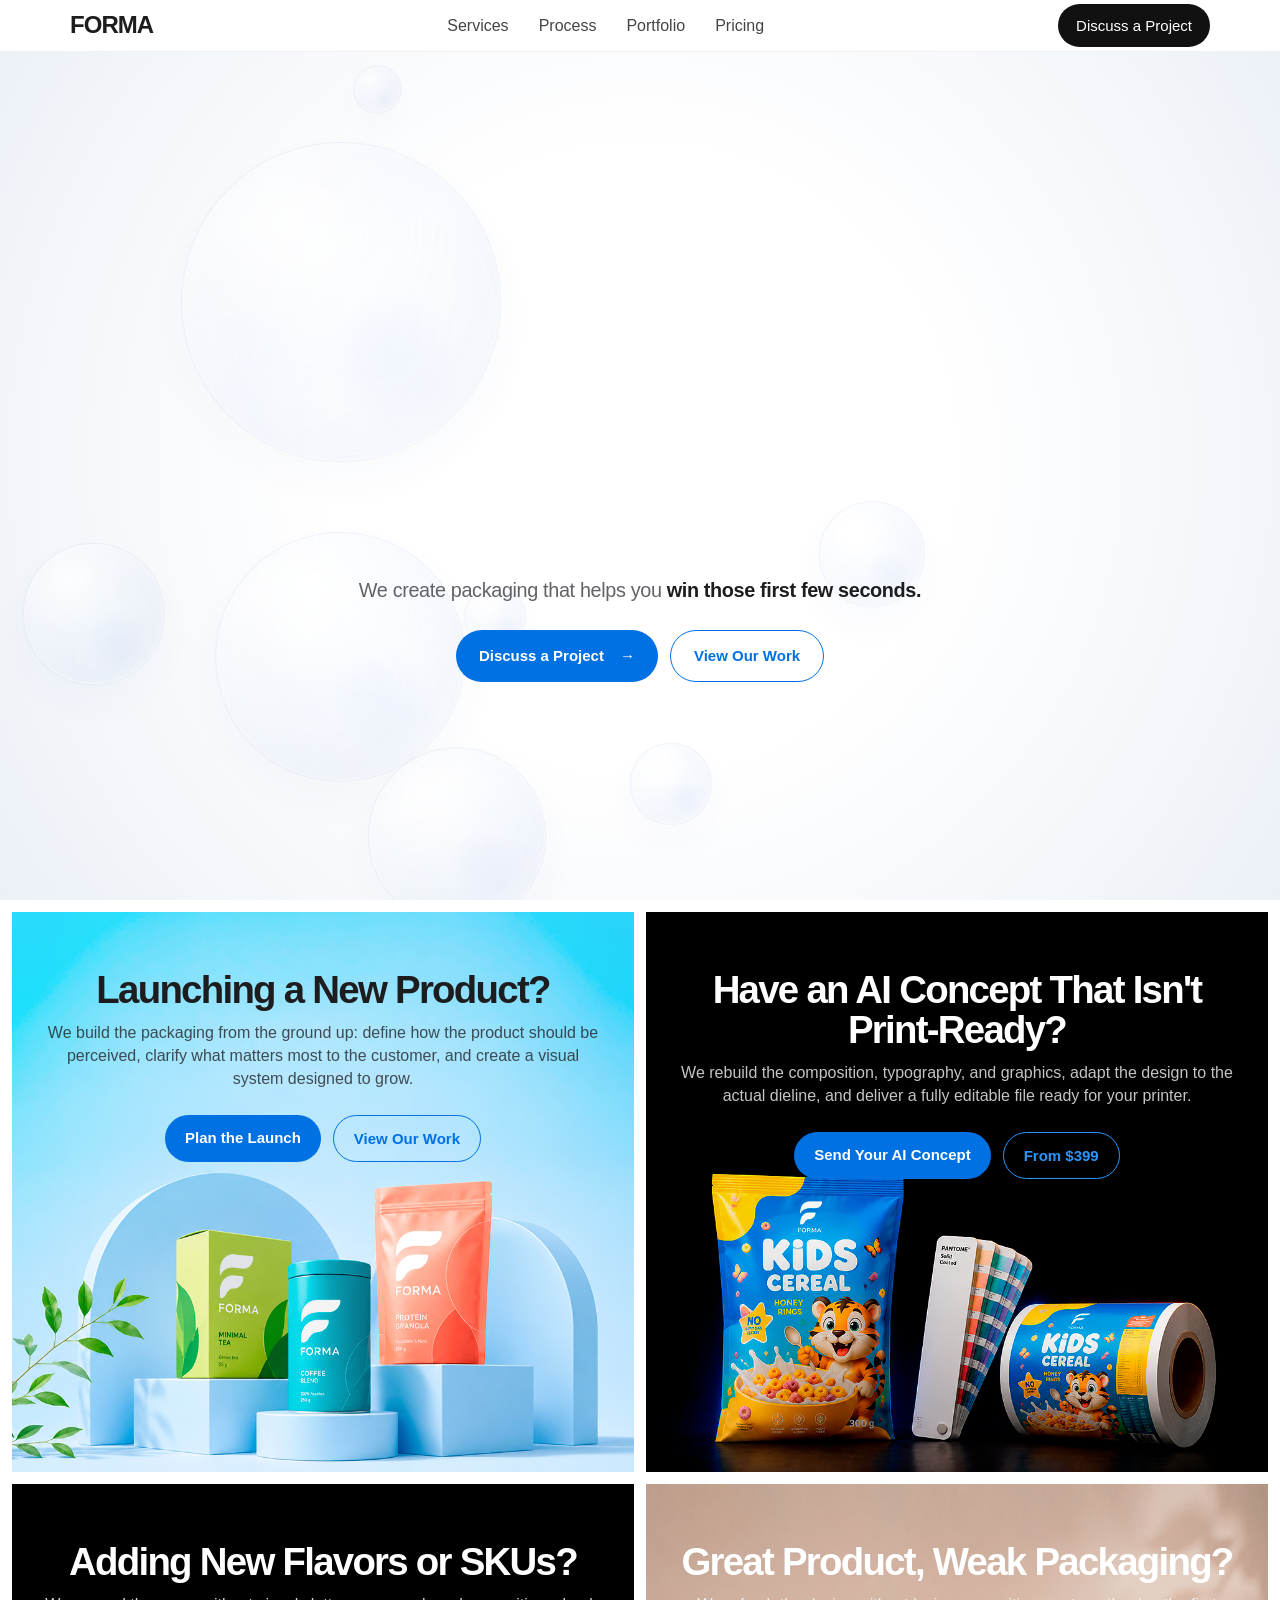
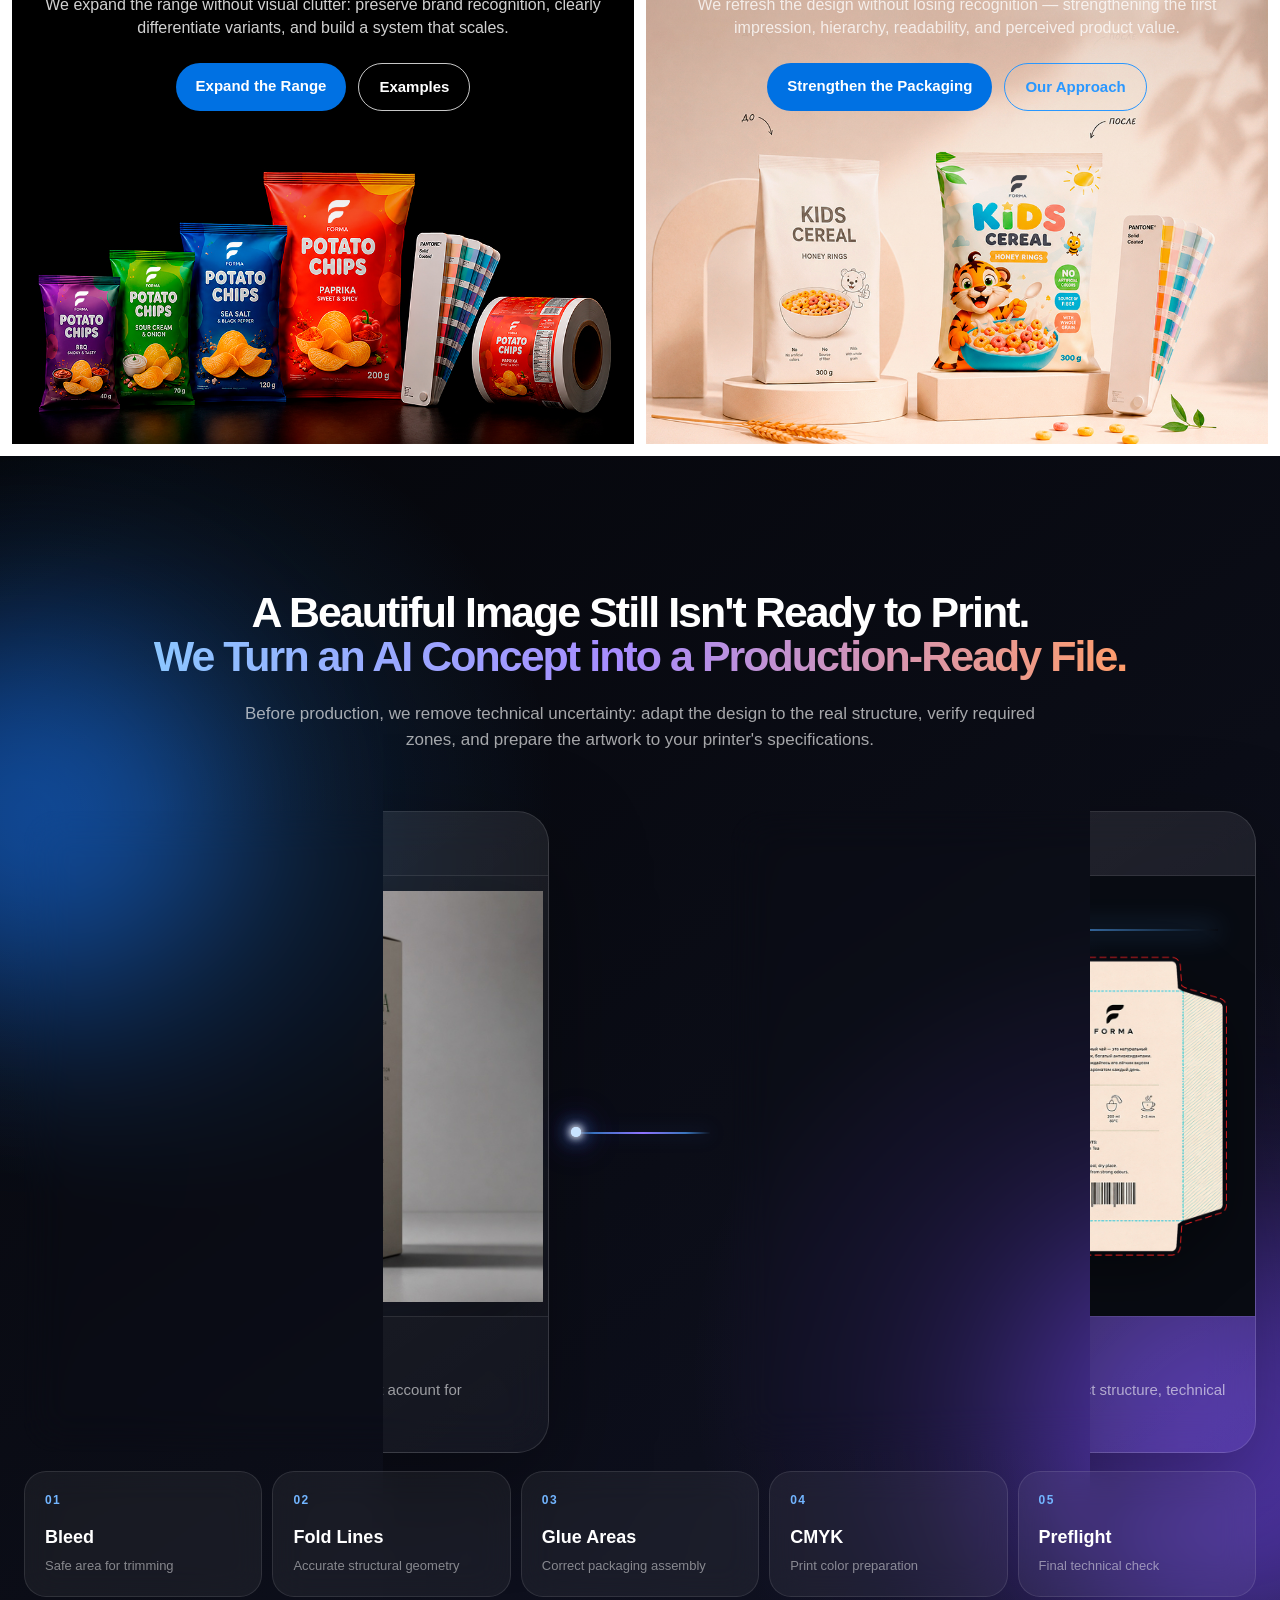
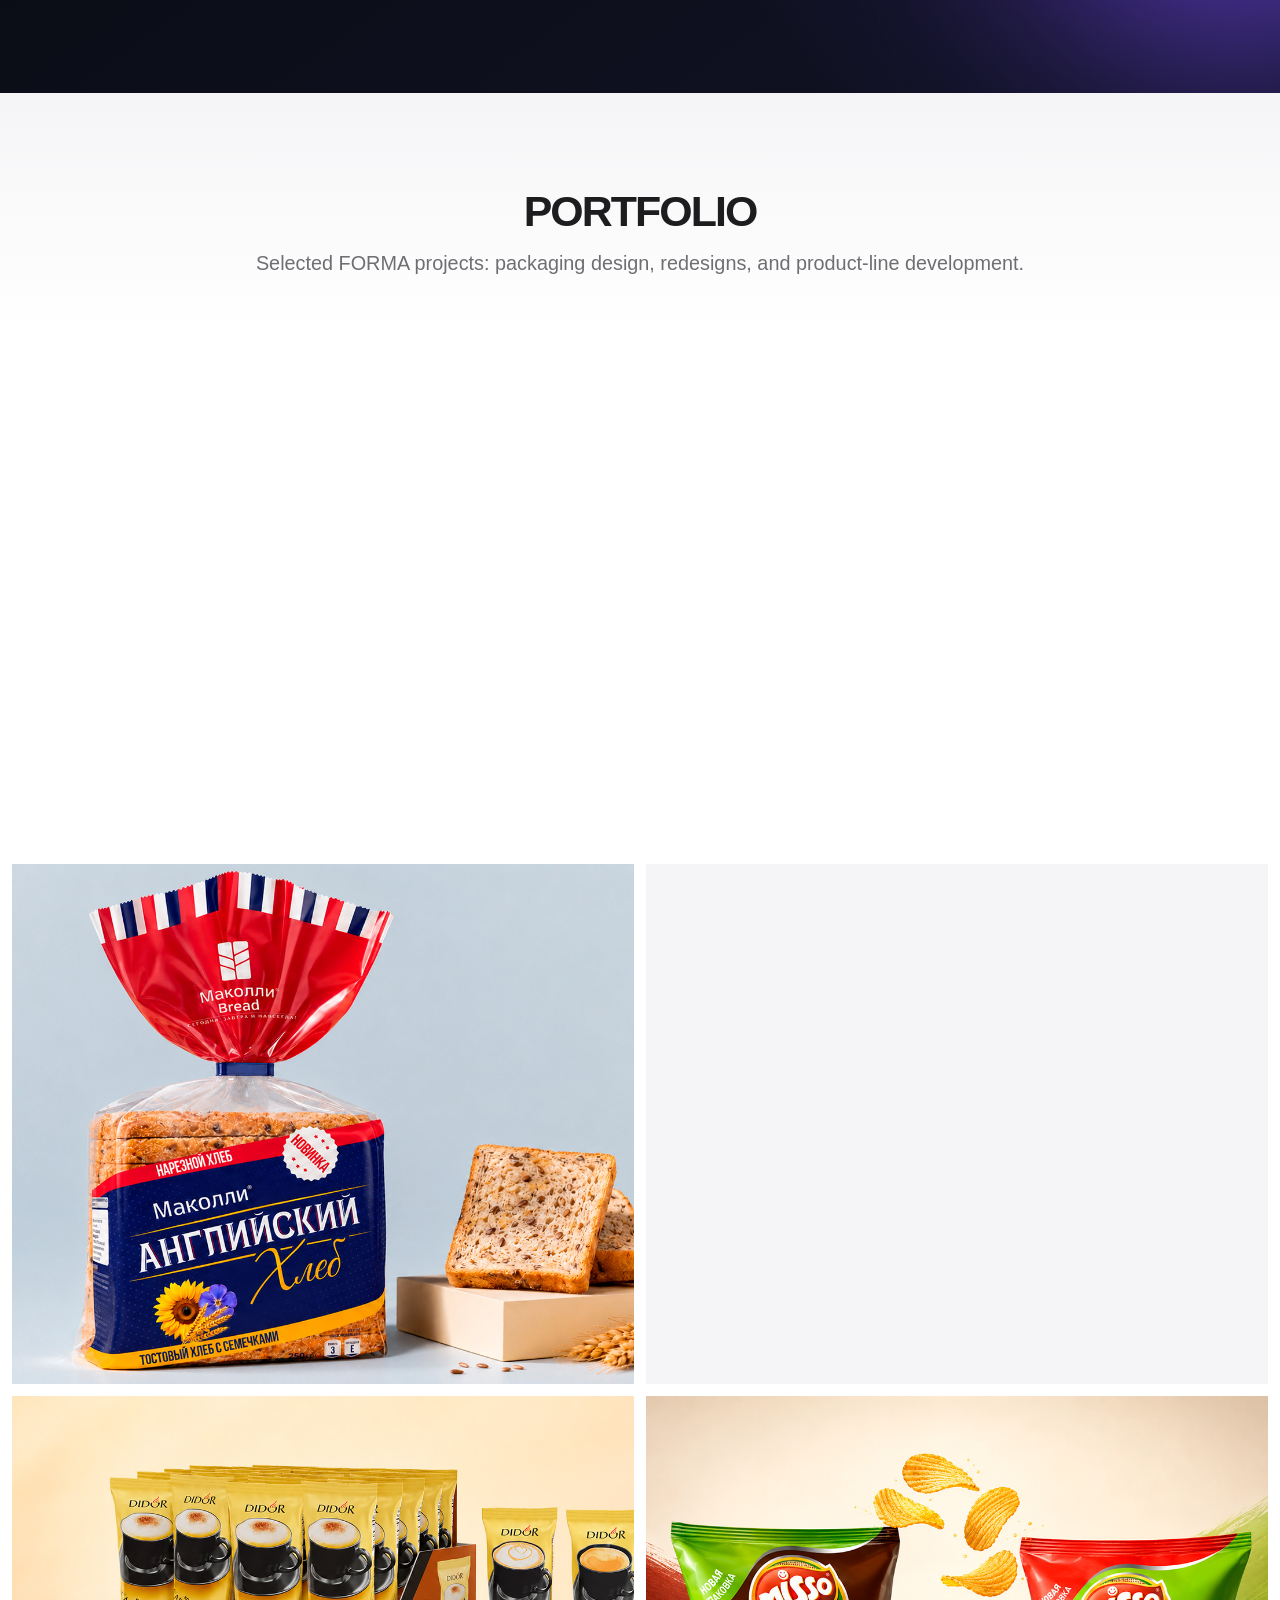
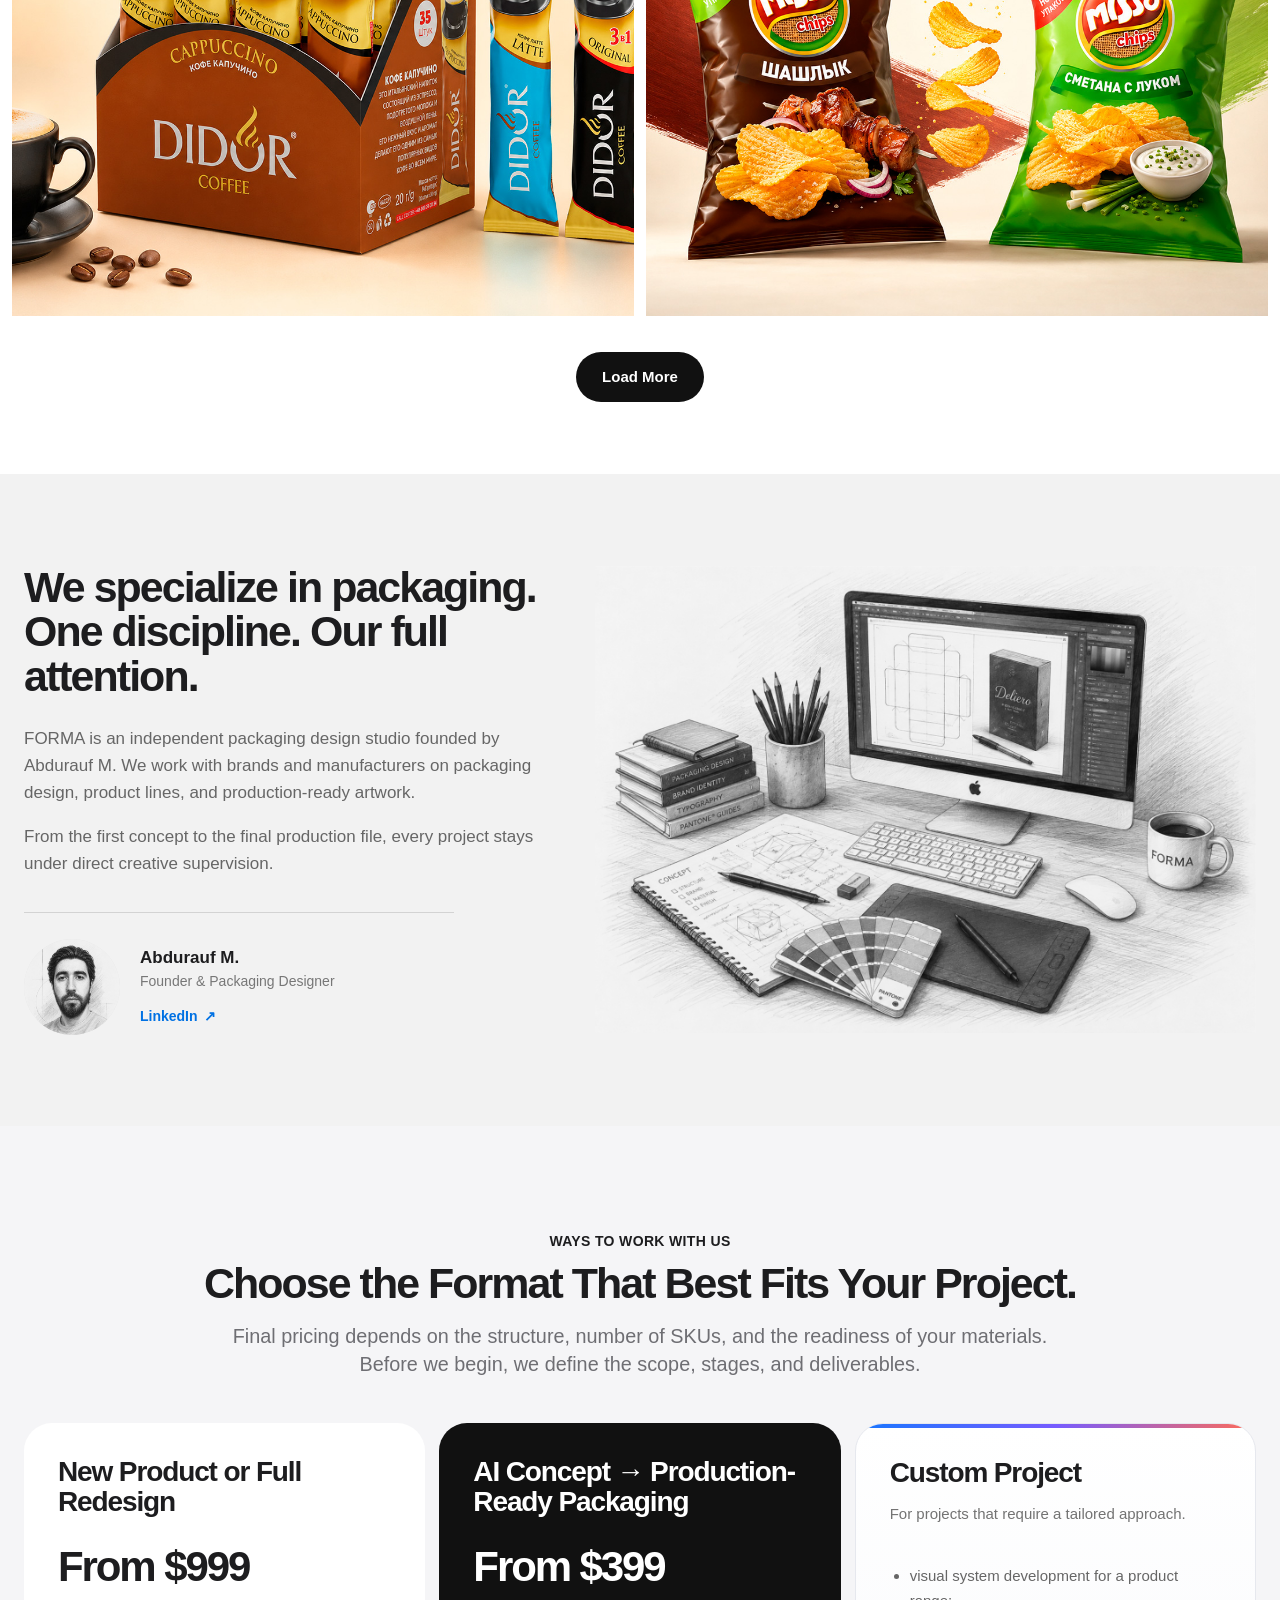
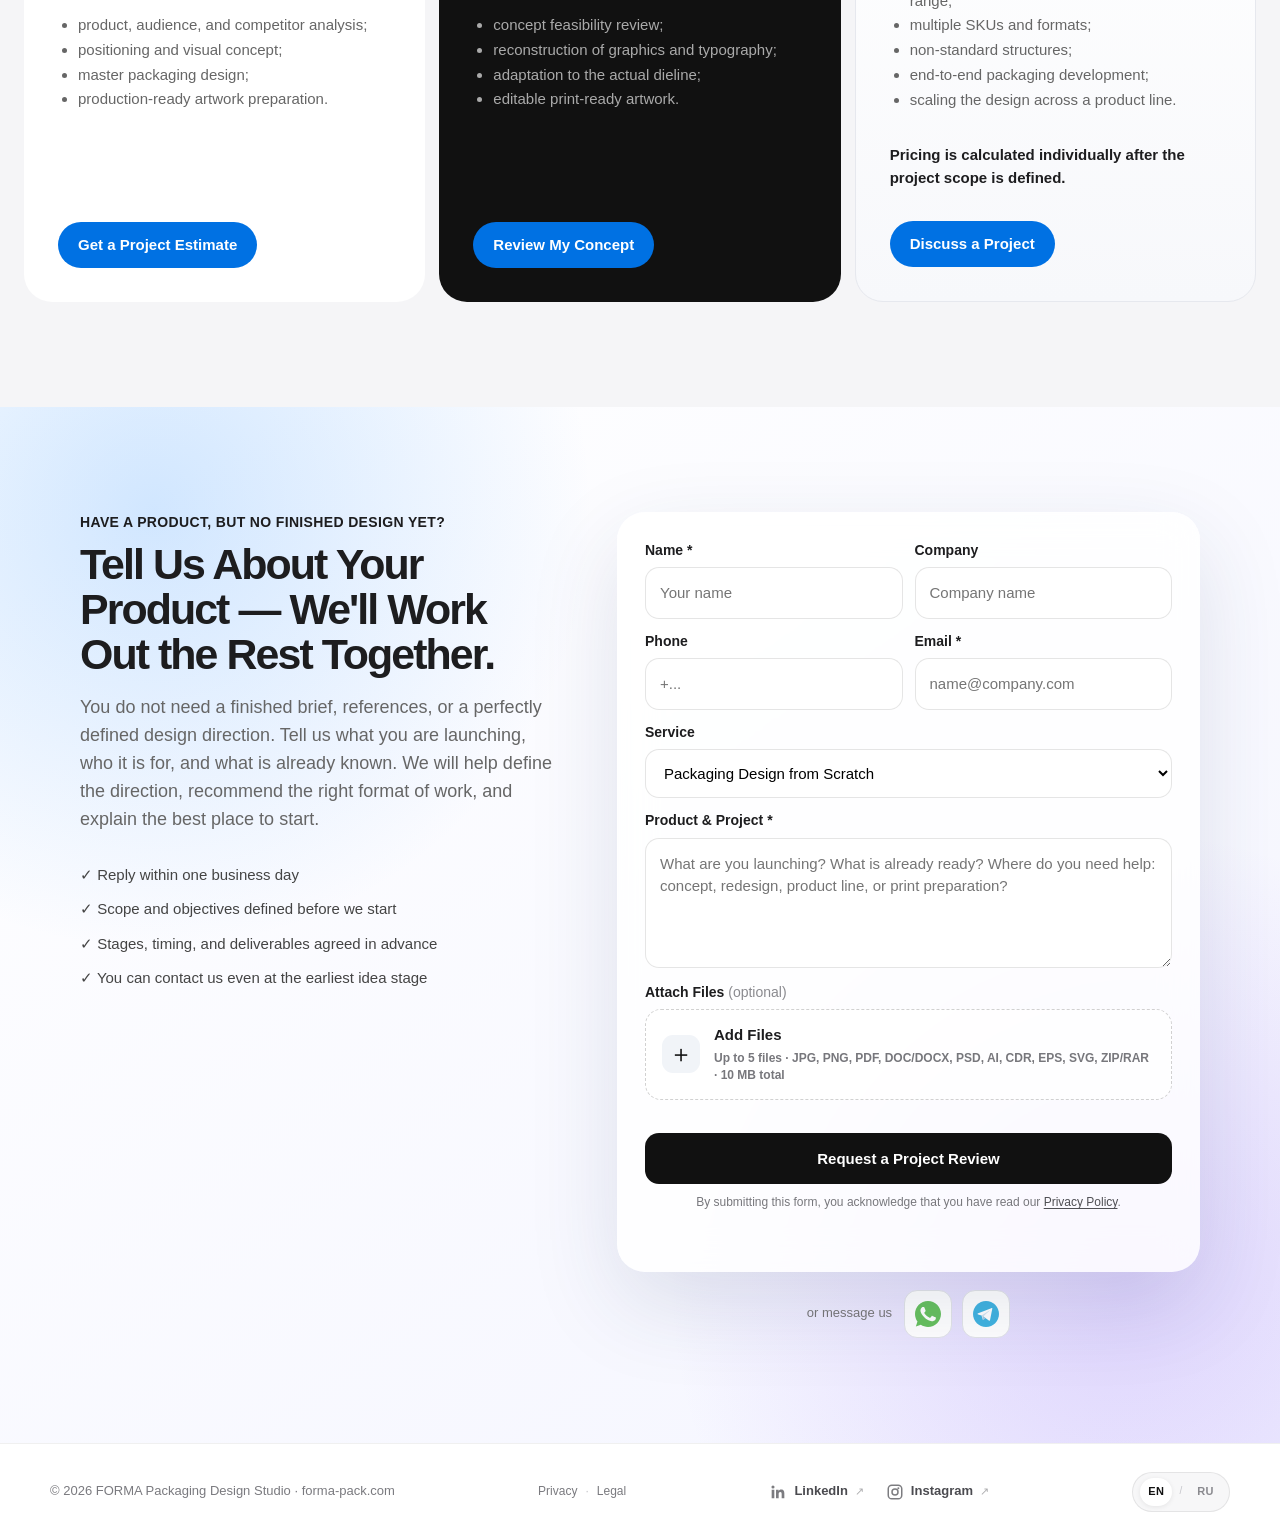
==== commit fe66d4f3: "Add files via upload" ====
--- a/index.html
+++ b/index.html
@@ -711,6 +711,13 @@
 
       status.className = 'form-status success';
       status.textContent = formaT('Thank you. Your inquiry and attached files have been sent — we will contact you within one business day.','Спасибо. Заявка и прикреплённые файлы отправлены — мы свяжемся с вами в течение одного рабочего дня.');
+
+      // Google Analytics 4 — successful project inquiry
+      if (typeof gtag === 'function') {
+        gtag('event', 'generate_lead', {
+          form_name: 'project_inquiry'
+        });
+      }
     });
   }
 })();
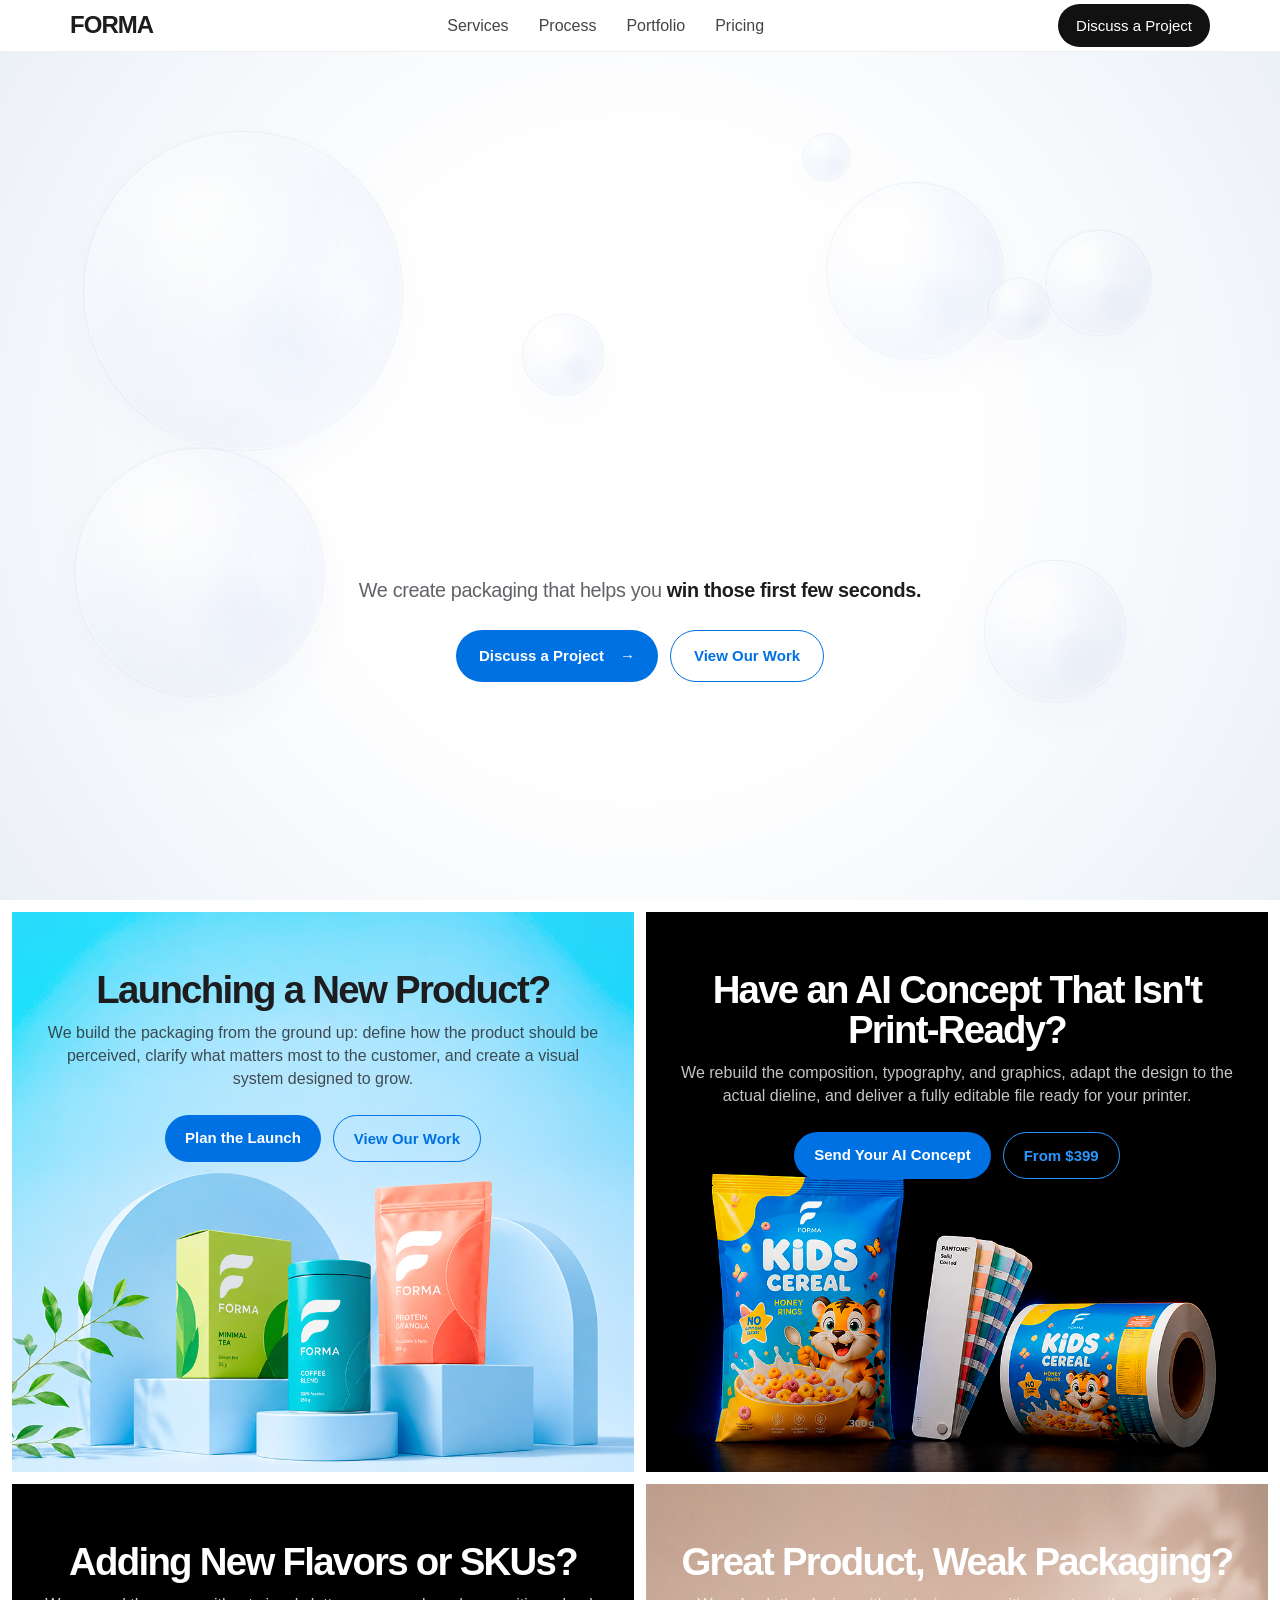
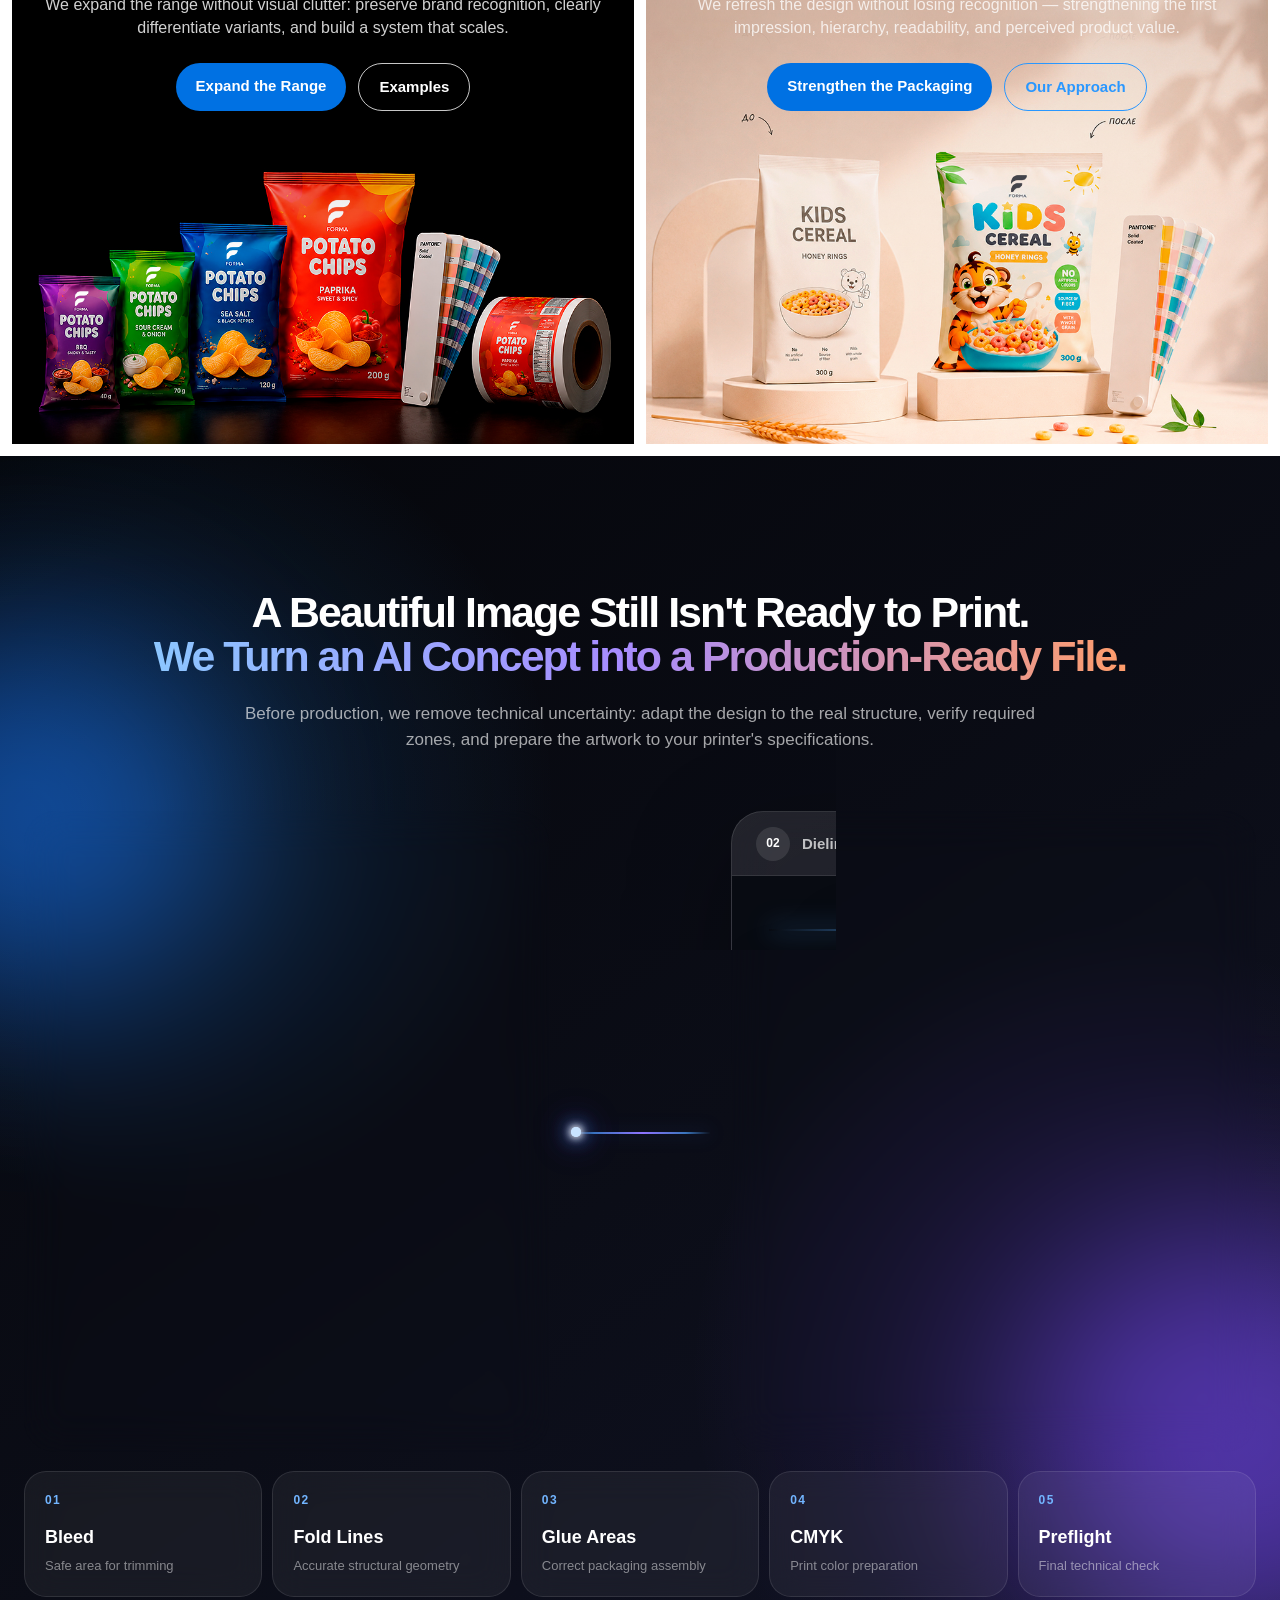
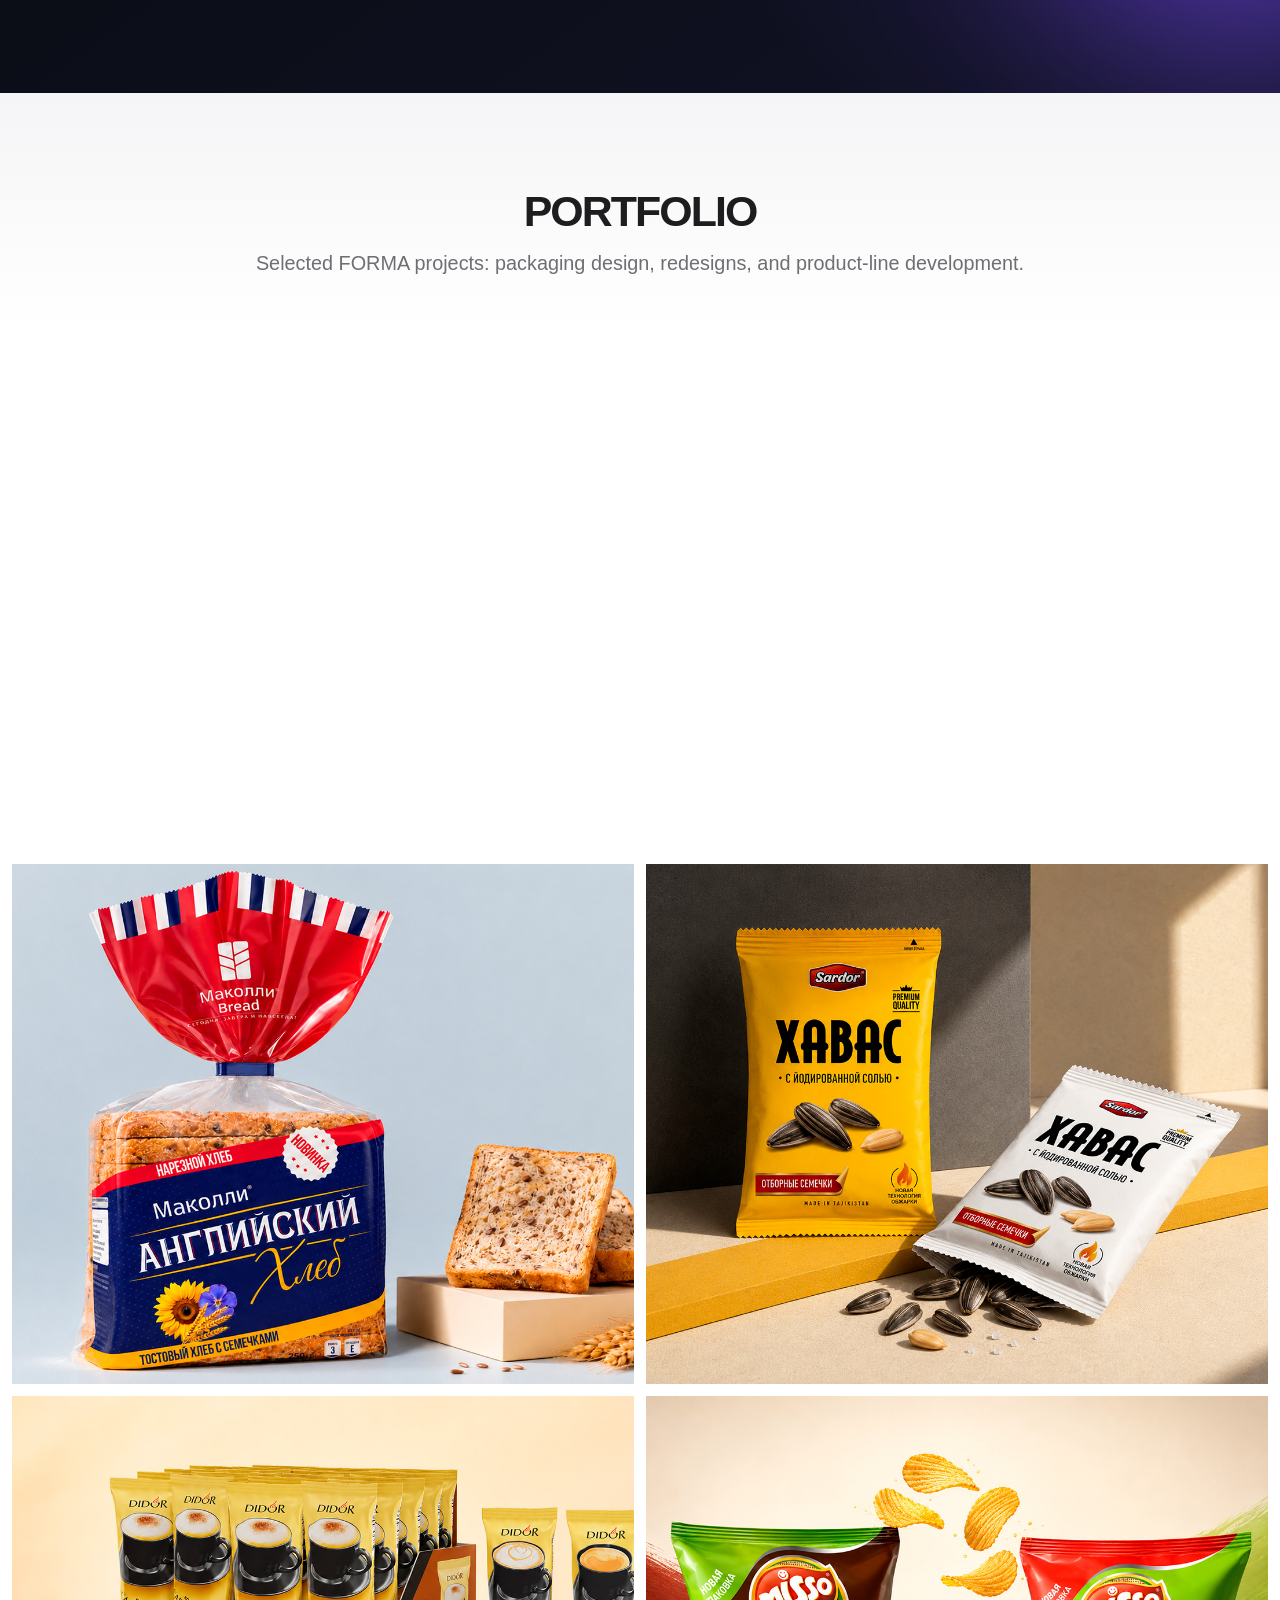
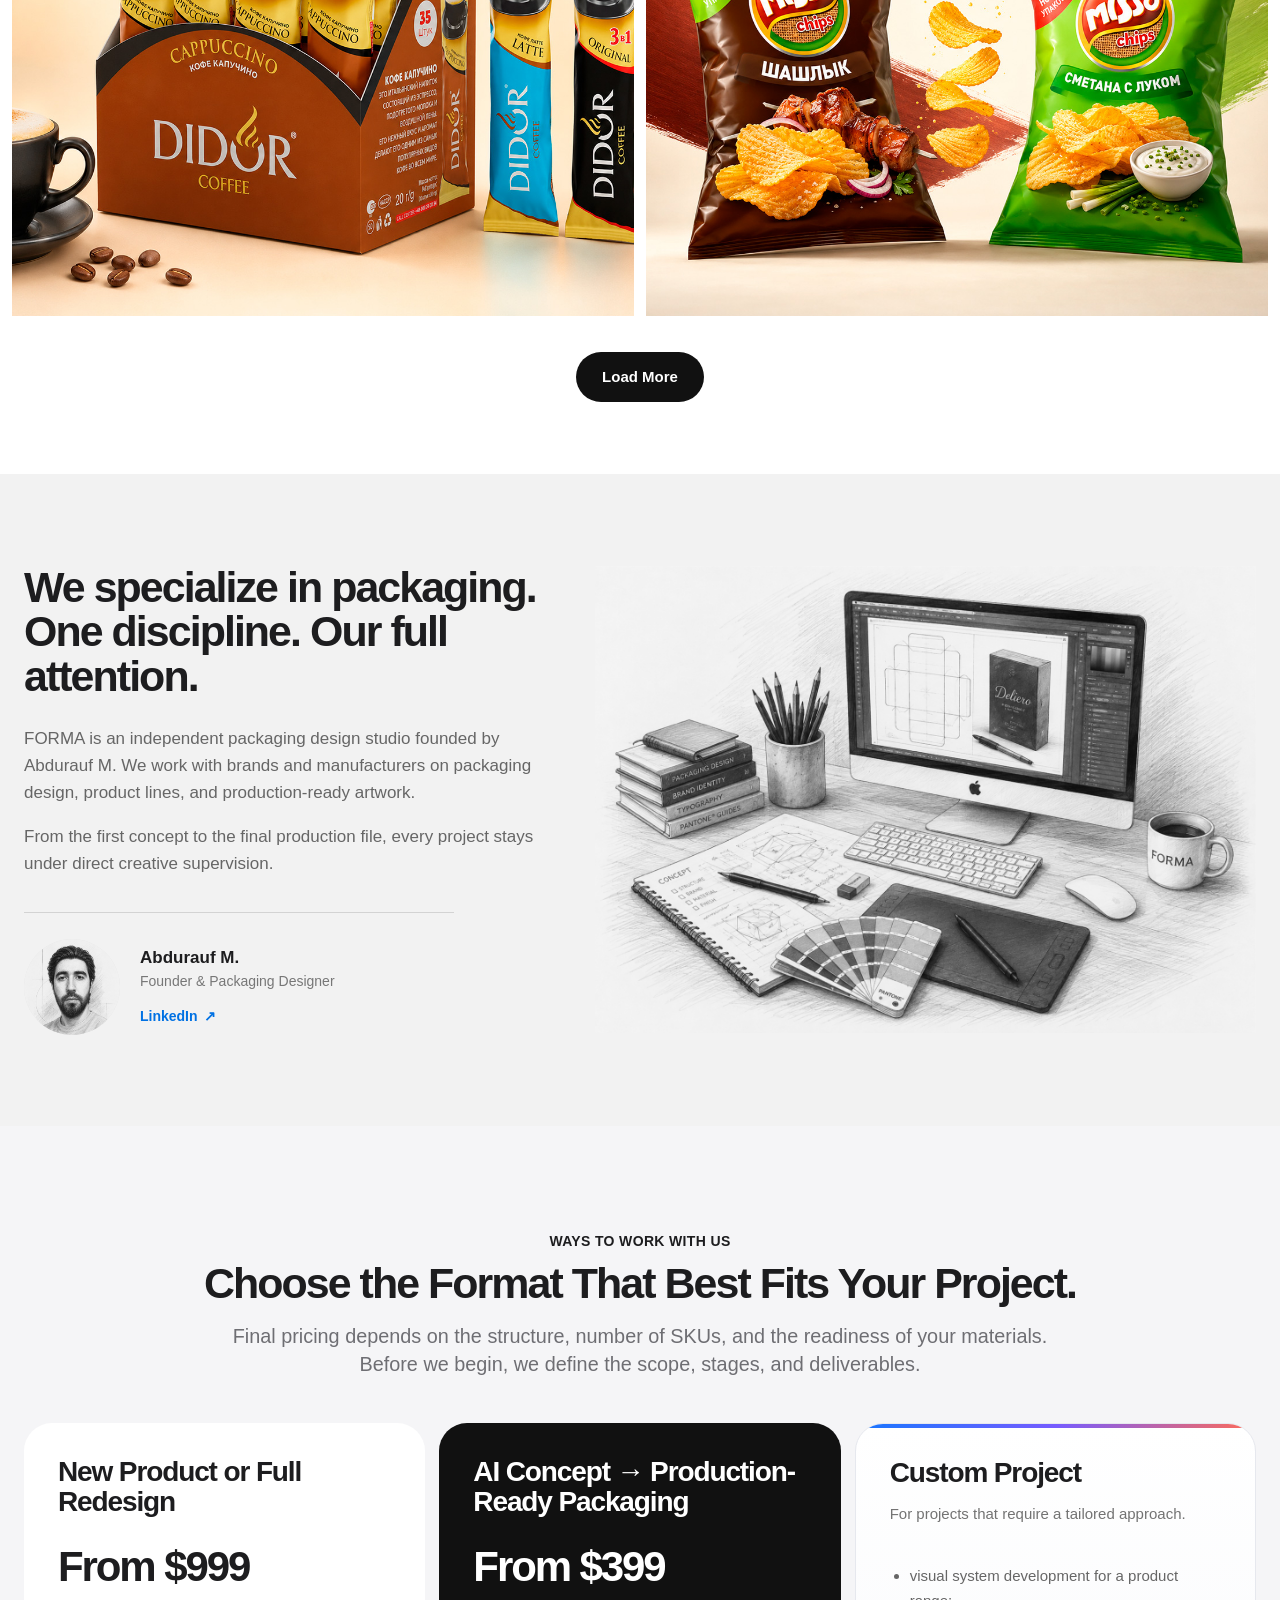
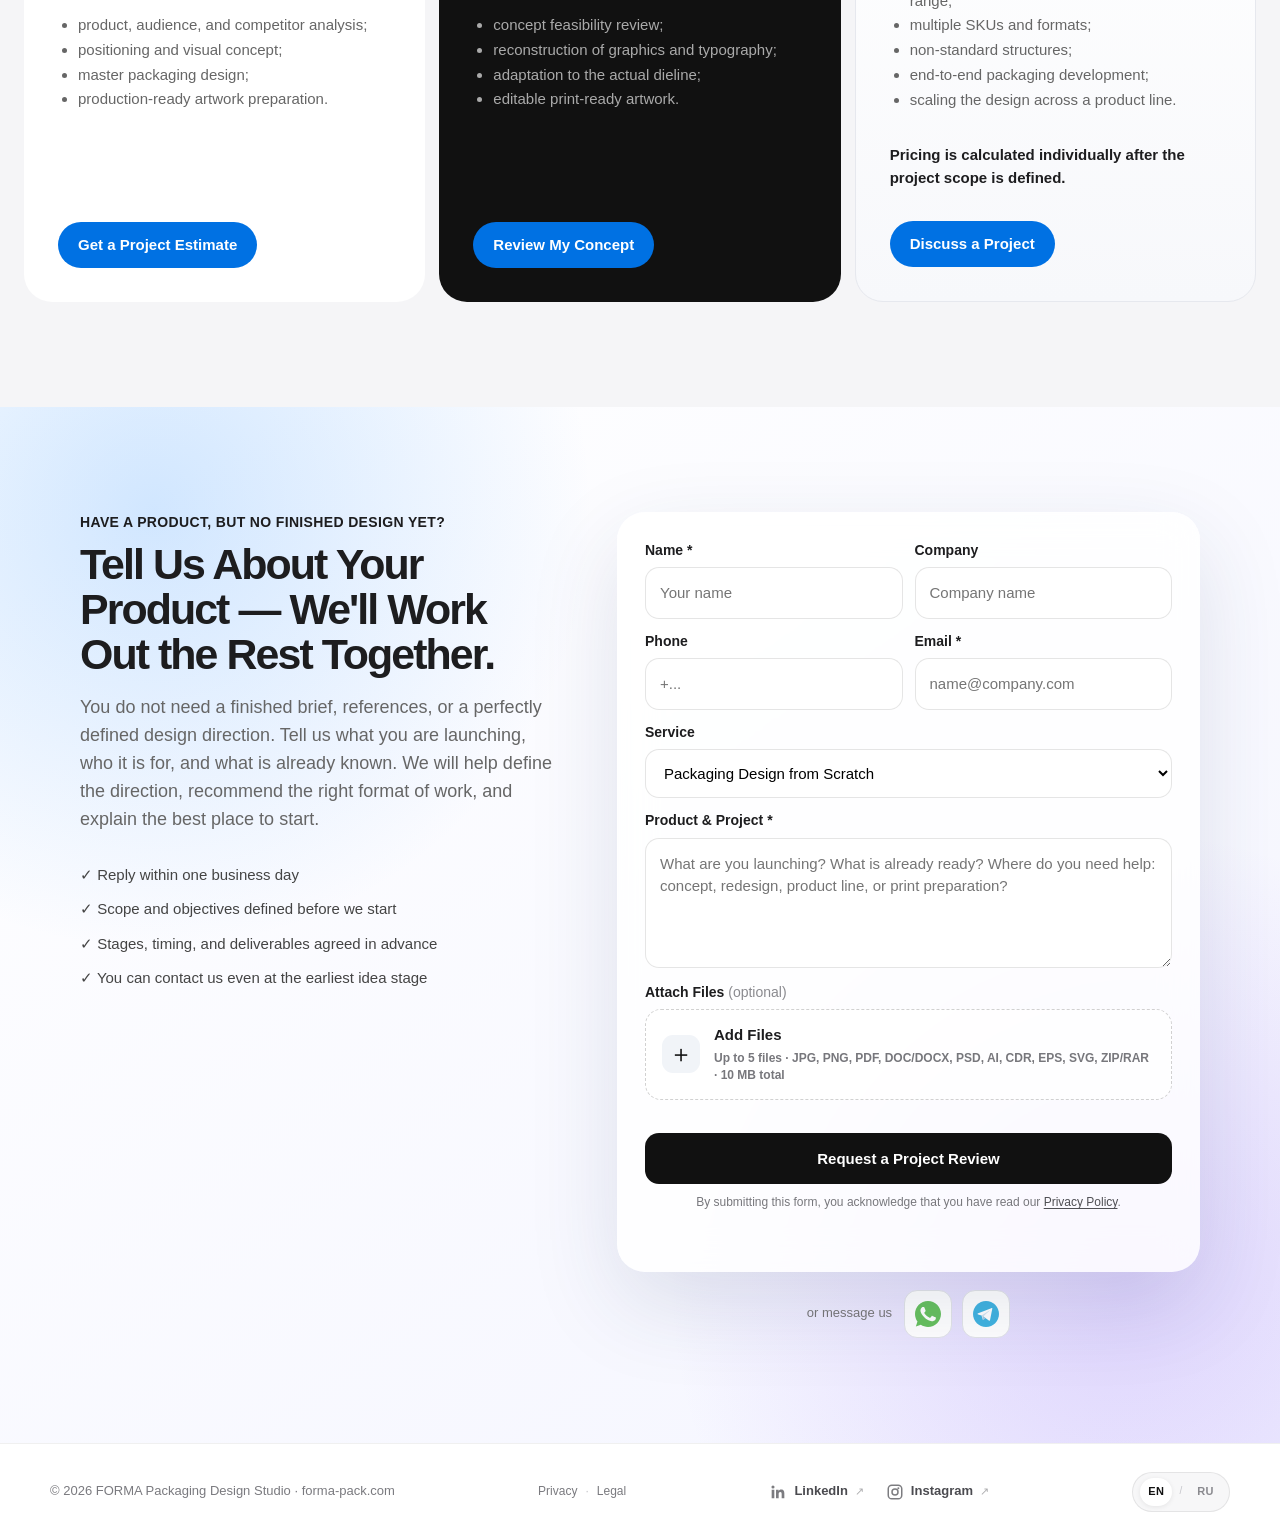
==== commit 11fcac84: "Update index.html" ====
--- a/index.html
+++ b/index.html
@@ -396,7 +396,7 @@
 <div class="behind-forma-person-copy">
 <strong>Abdurauf M.</strong>
 <span>Founder &amp; Packaging Designer</span>
-<a aria-label="Abdurauf M. on LinkedIn" class="behind-forma-link" href="LINKEDIN_URL_HERE" rel="noopener noreferrer" target="_blank">
+<a aria-label="Abdurauf M. on LinkedIn" class="behind-forma-link" href="www.linkedin.com/in/abdurauf-mukhamedshoev-56242a147" rel="noopener noreferrer" target="_blank">
             LinkedIn <span aria-hidden="true">↗</span>
 </a>
 </div>
@@ -487,7 +487,7 @@
 </nav>
 <div class="footer-socials">
 <!-- LinkedIn -->
-<a aria-label="FORMA on LinkedIn" href="LINKEDIN_URL_HERE" rel="noopener noreferrer" target="_blank">
+<a aria-label="FORMA on LinkedIn" href="https://www.linkedin.com/company/forma-packaging" rel="noopener noreferrer" target="_blank">
 <svg aria-hidden="true" viewbox="0 0 24 24">
 <path d="M20.45 20.45h-3.56v-5.57c0-1.33-.03-3.04-1.85-3.04-1.85 0-2.14 1.45-2.14 2.94v5.67H9.34V8.98h3.42v1.57h.05c.47-.9 1.64-1.85 3.37-1.85 3.6 0 4.27 2.37 4.27 5.46v6.29zM5.32 7.41a2.07 2.07 0 1 1 0-4.14 2.07 2.07 0 0 1 0 4.14zM7.1 20.45H3.54V8.98H7.1v11.47z"></path>
 </svg>
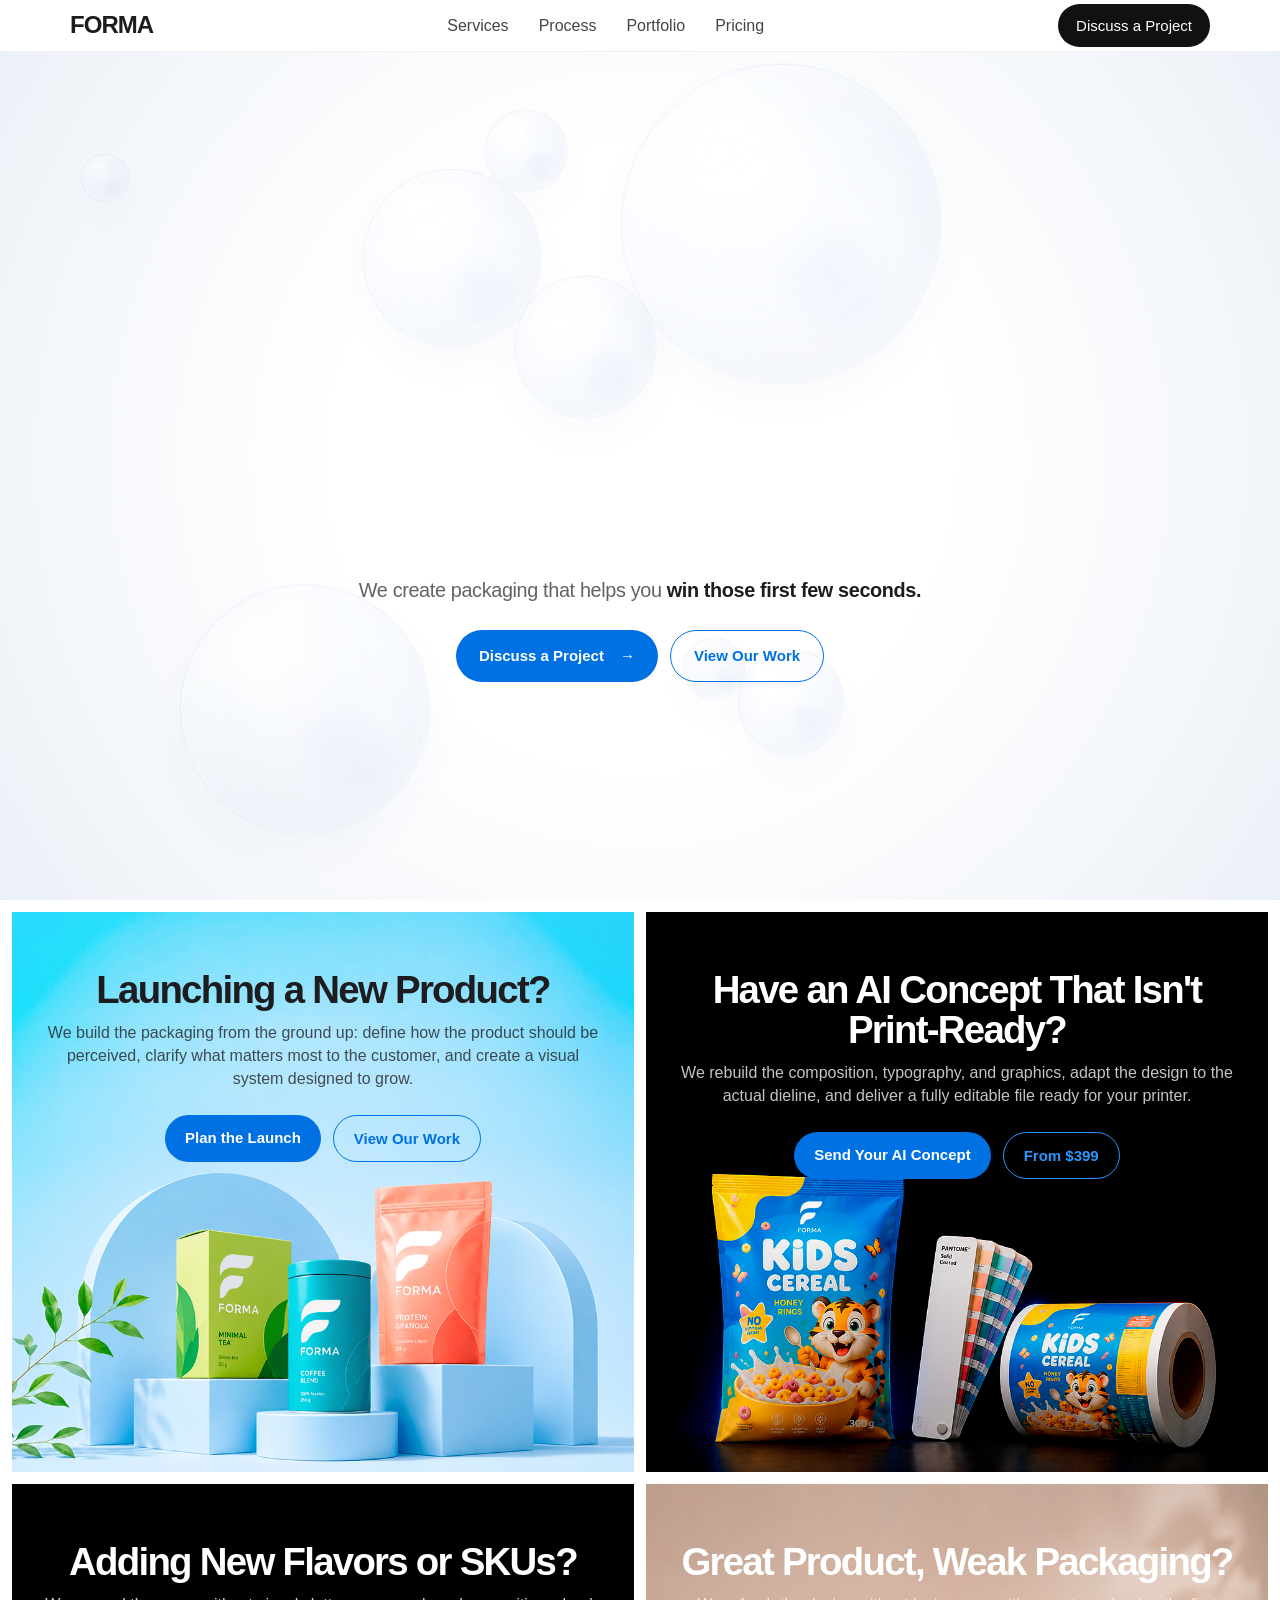
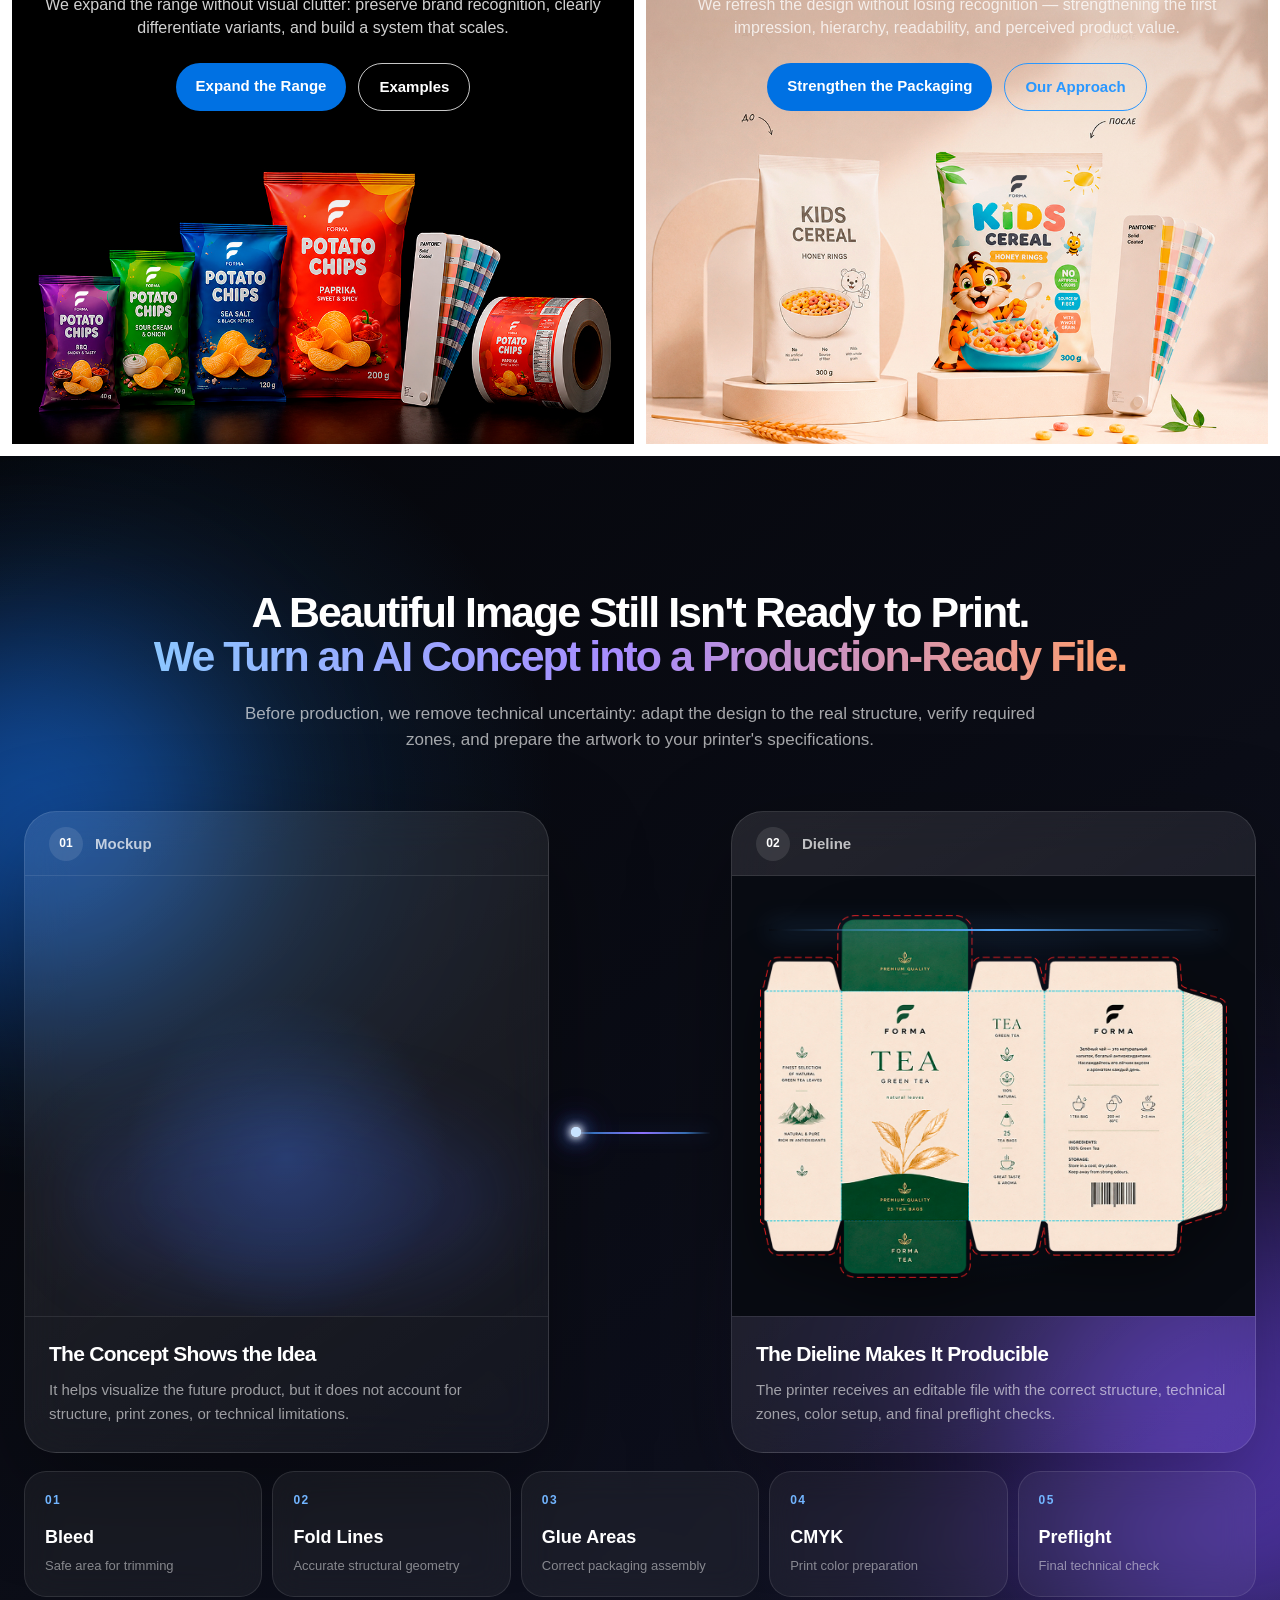
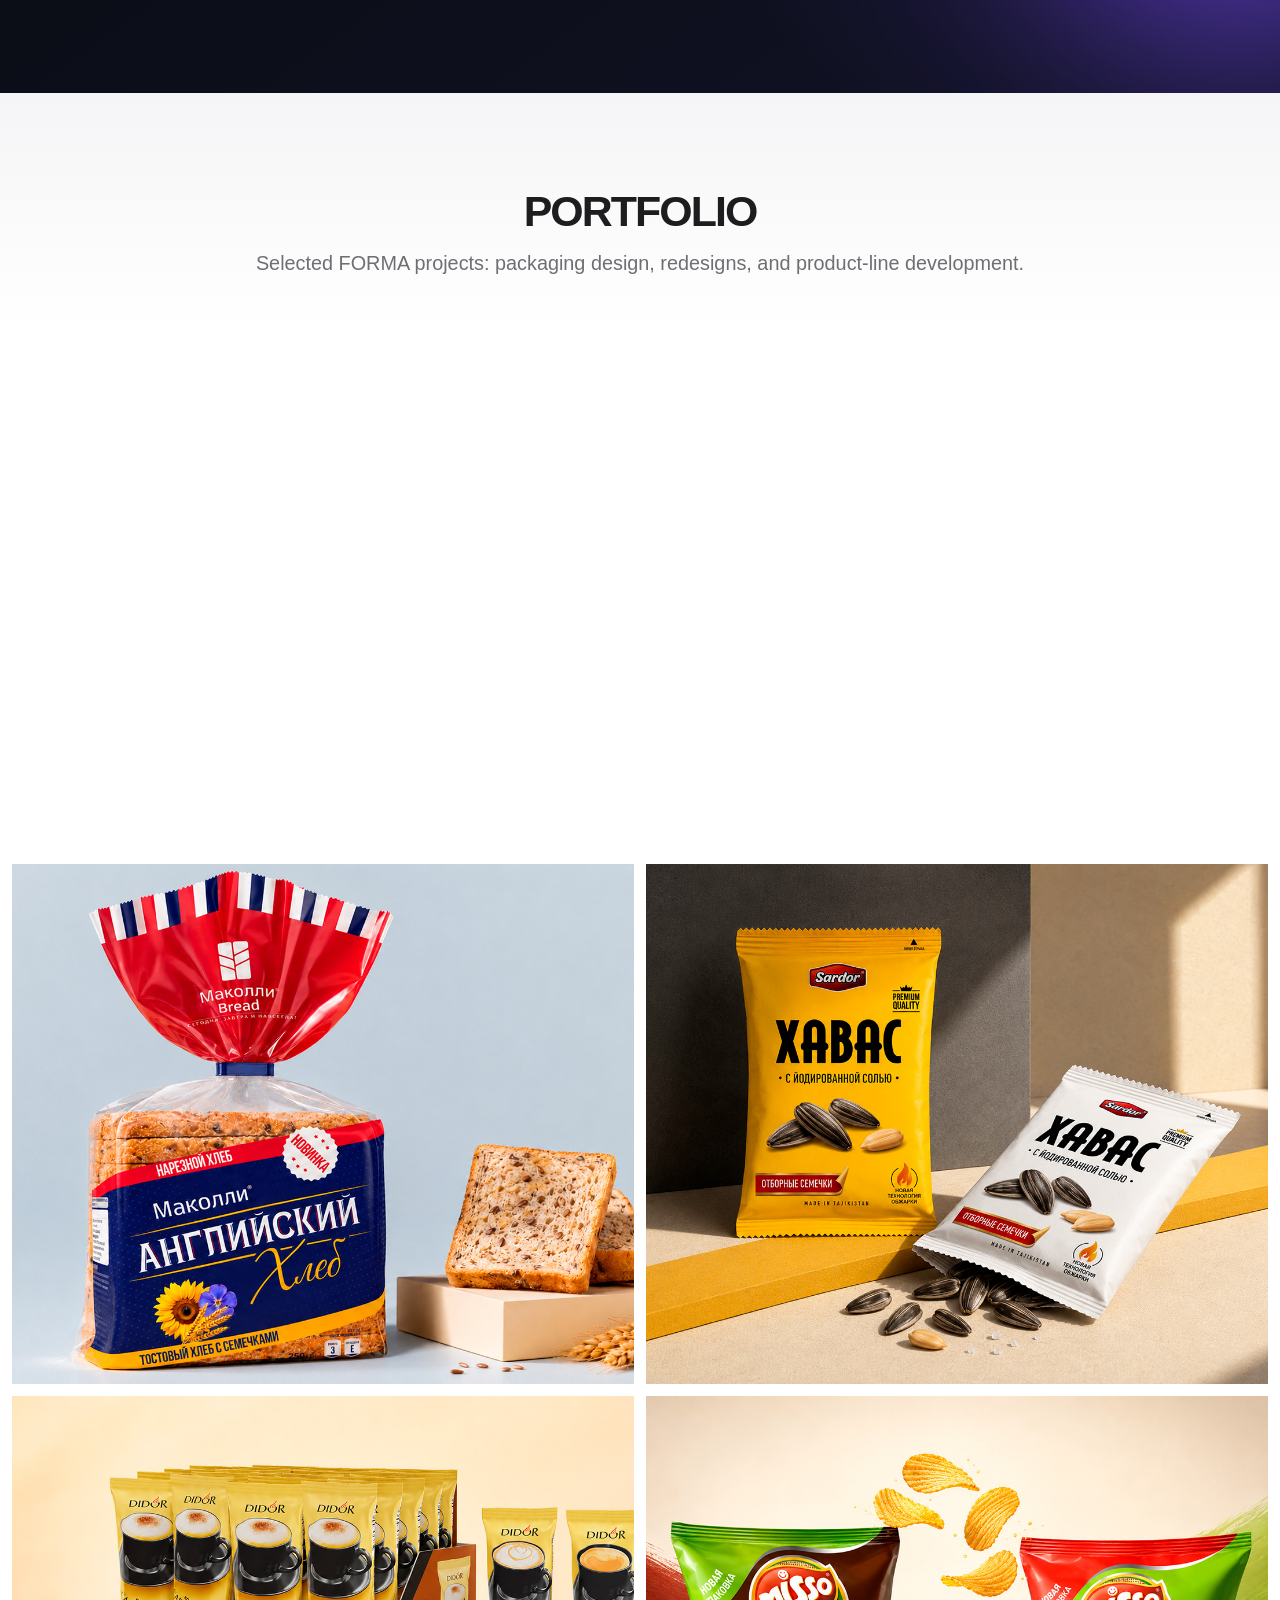
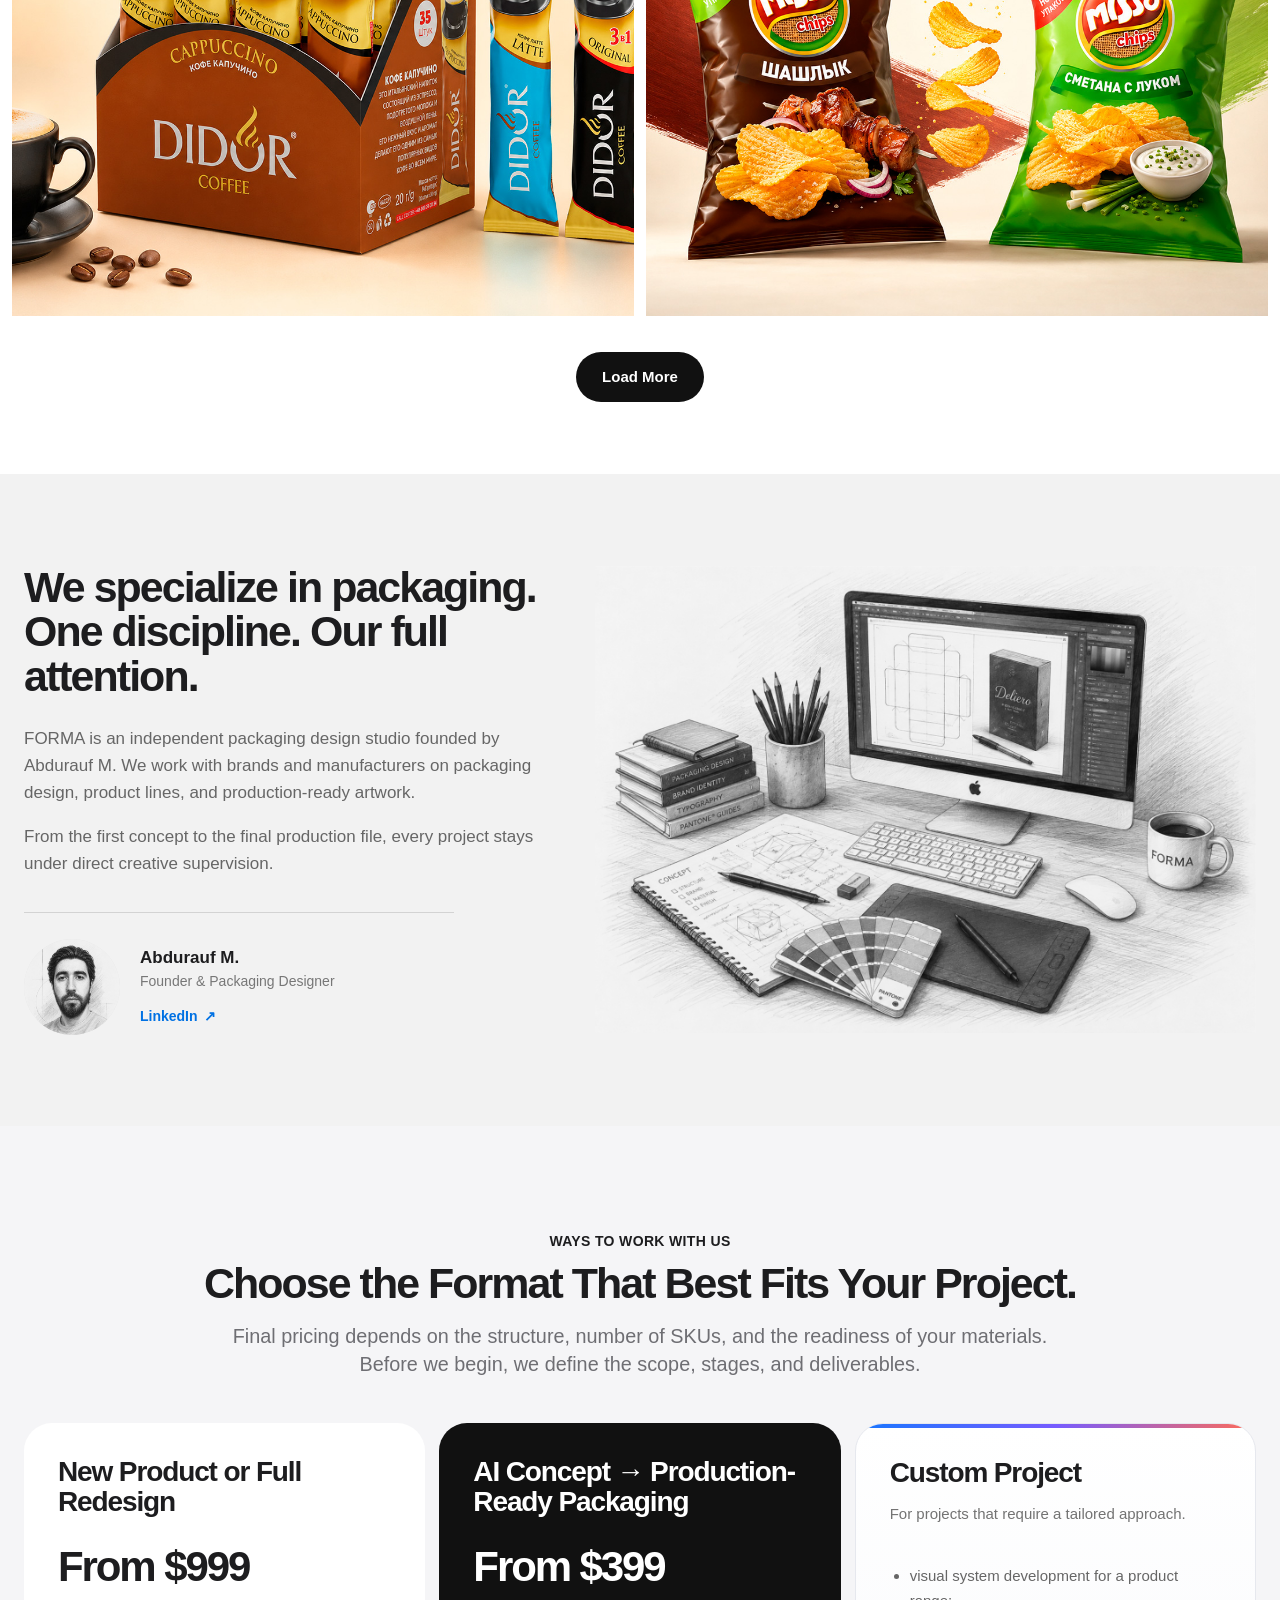
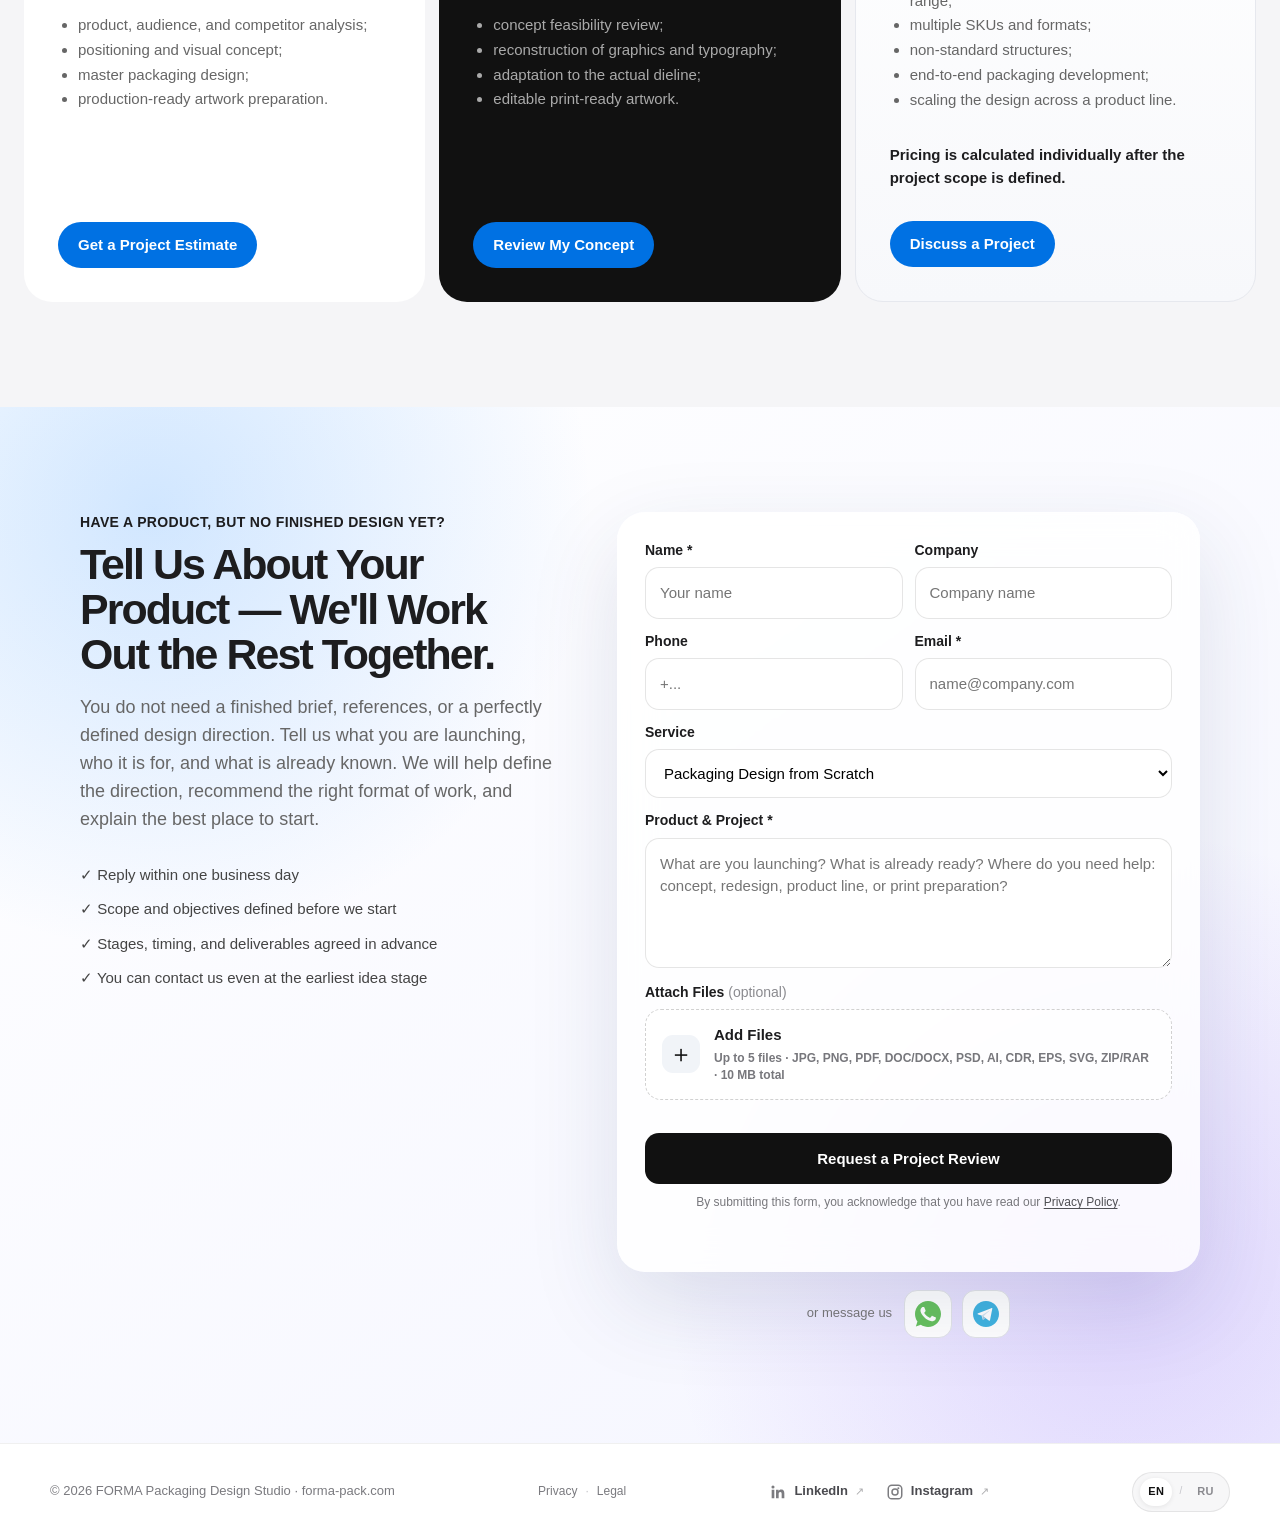
==== commit 9101eac4: "Update index.html" ====
--- a/index.html
+++ b/index.html
@@ -396,7 +396,7 @@
 <div class="behind-forma-person-copy">
 <strong>Abdurauf M.</strong>
 <span>Founder &amp; Packaging Designer</span>
-<a aria-label="Abdurauf M. on LinkedIn" class="behind-forma-link" href="www.linkedin.com/in/abdurauf-mukhamedshoev-56242a147" rel="noopener noreferrer" target="_blank">
+<a aria-label="Abdurauf M. on LinkedIn" class="behind-forma-link" href="https://www.linkedin.com/in/abdurauf-mukhamedshoev-56242a147" rel="noopener noreferrer" target="_blank">
             LinkedIn <span aria-hidden="true">↗</span>
 </a>
 </div>
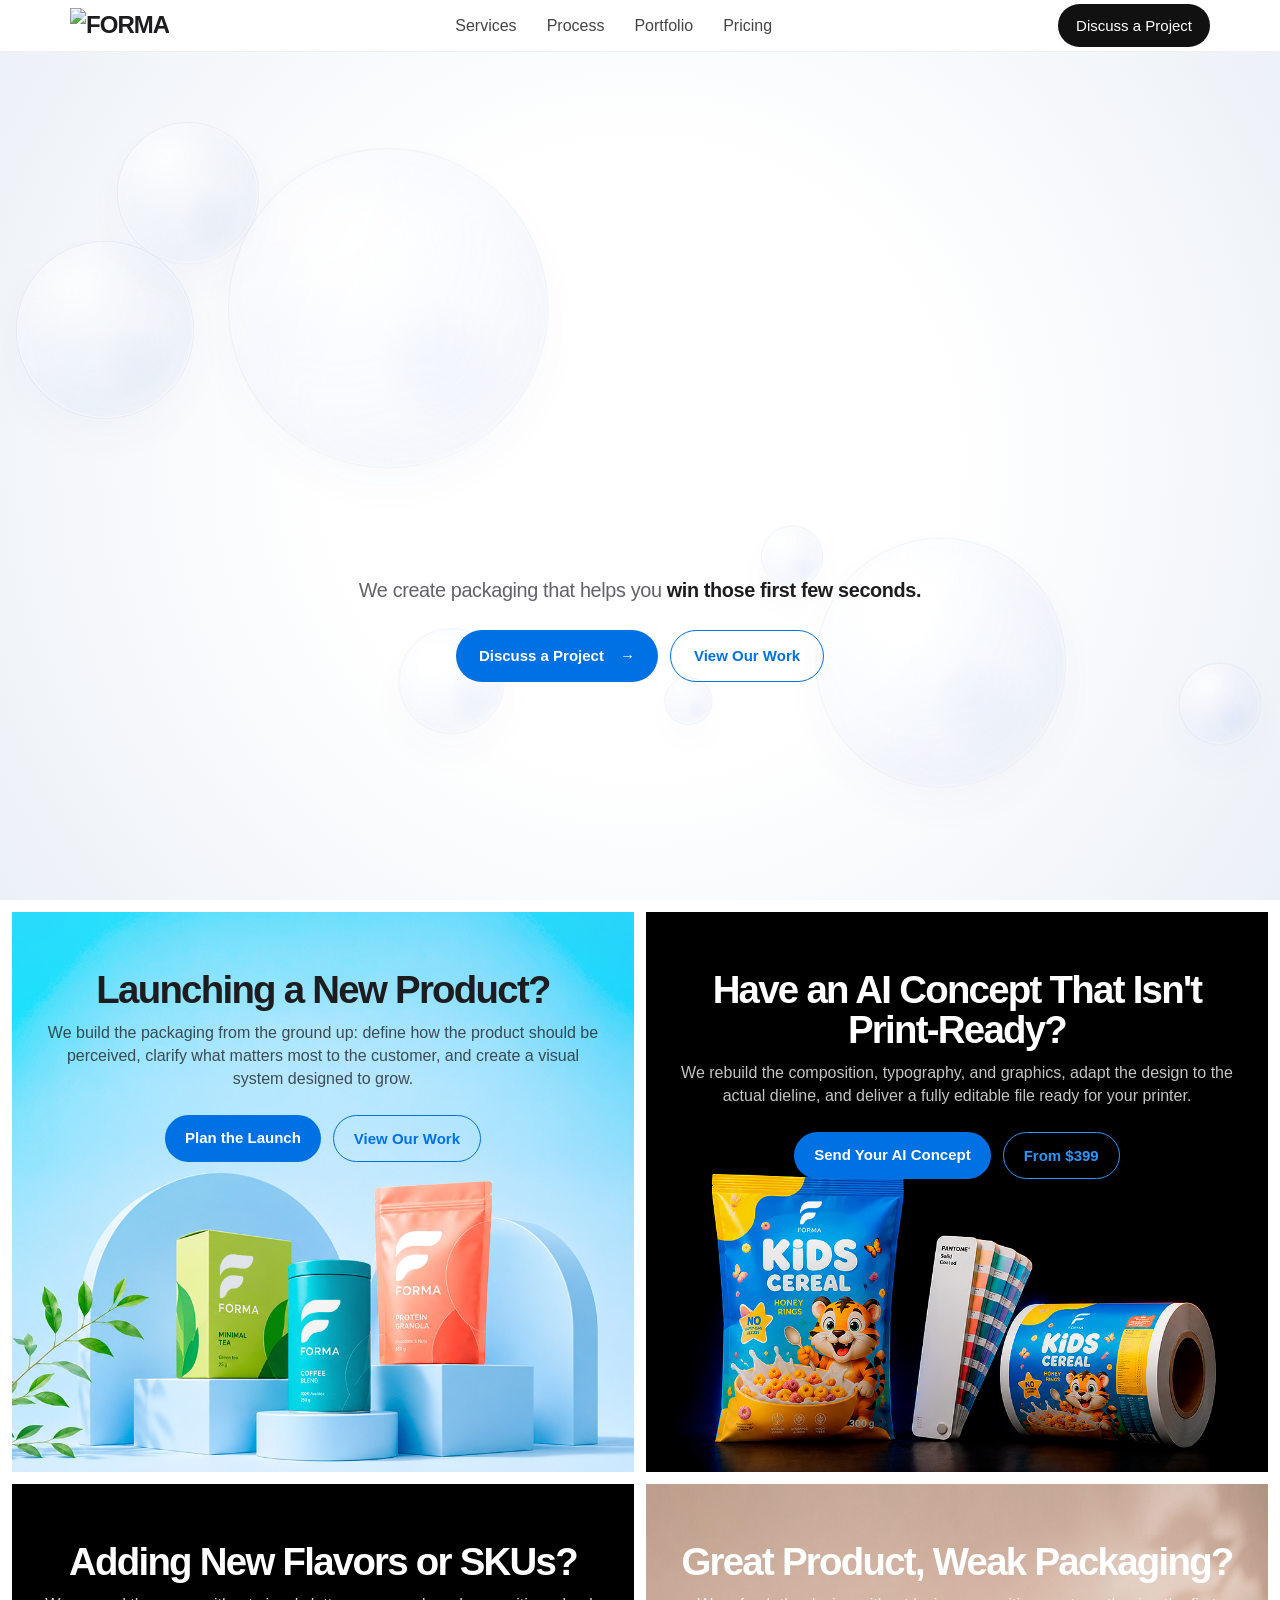
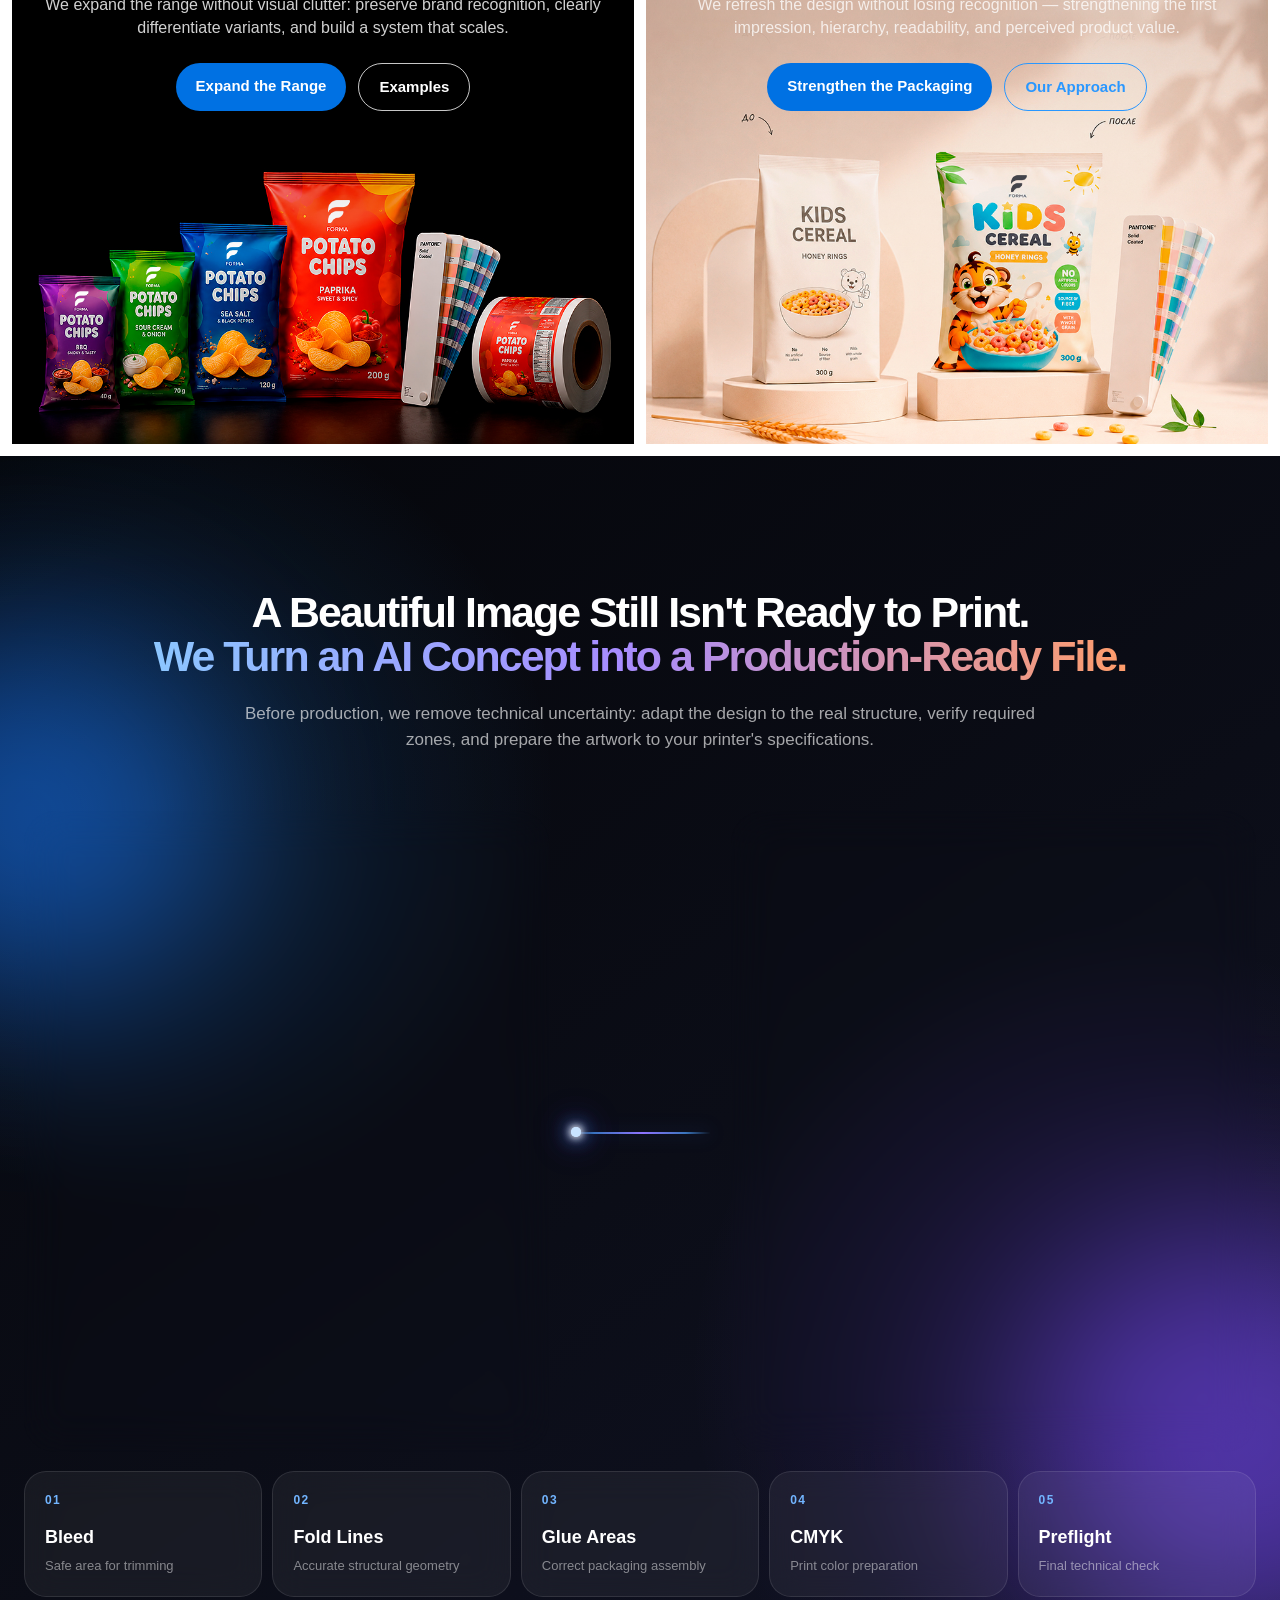
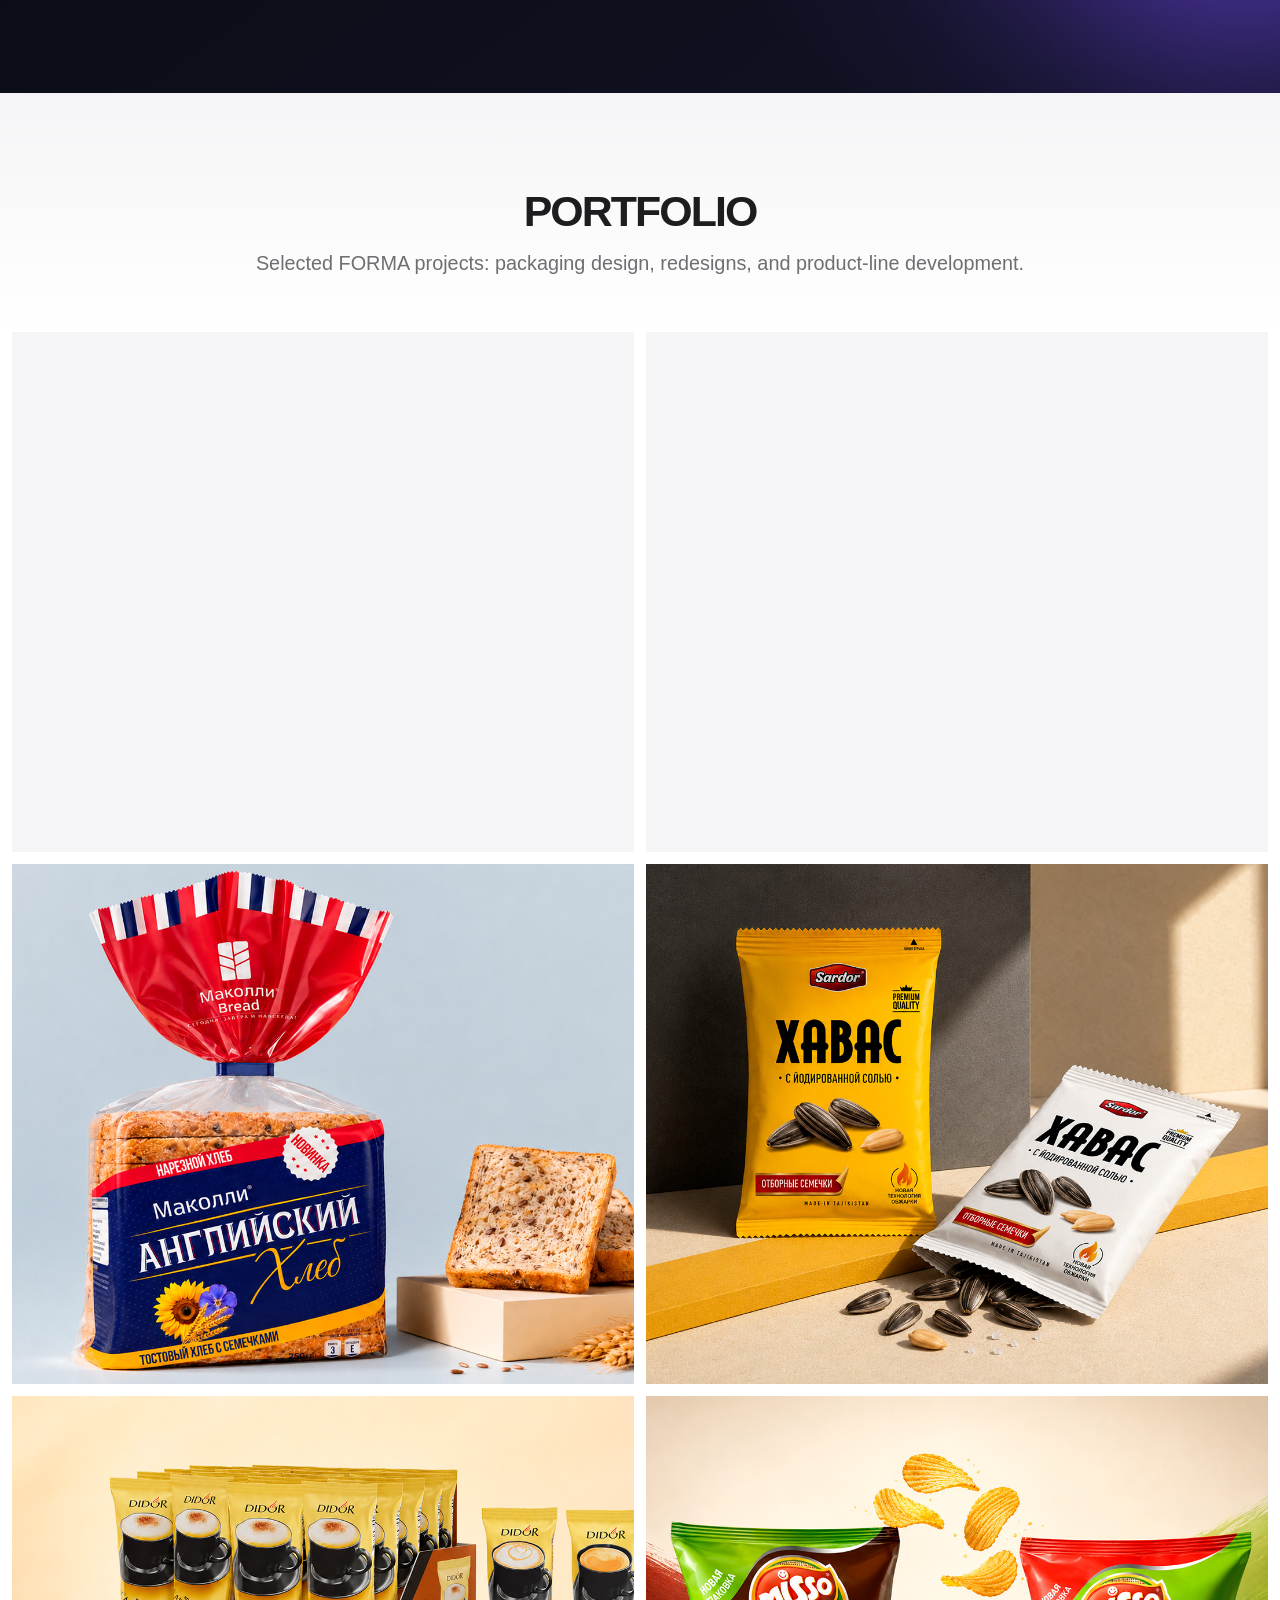
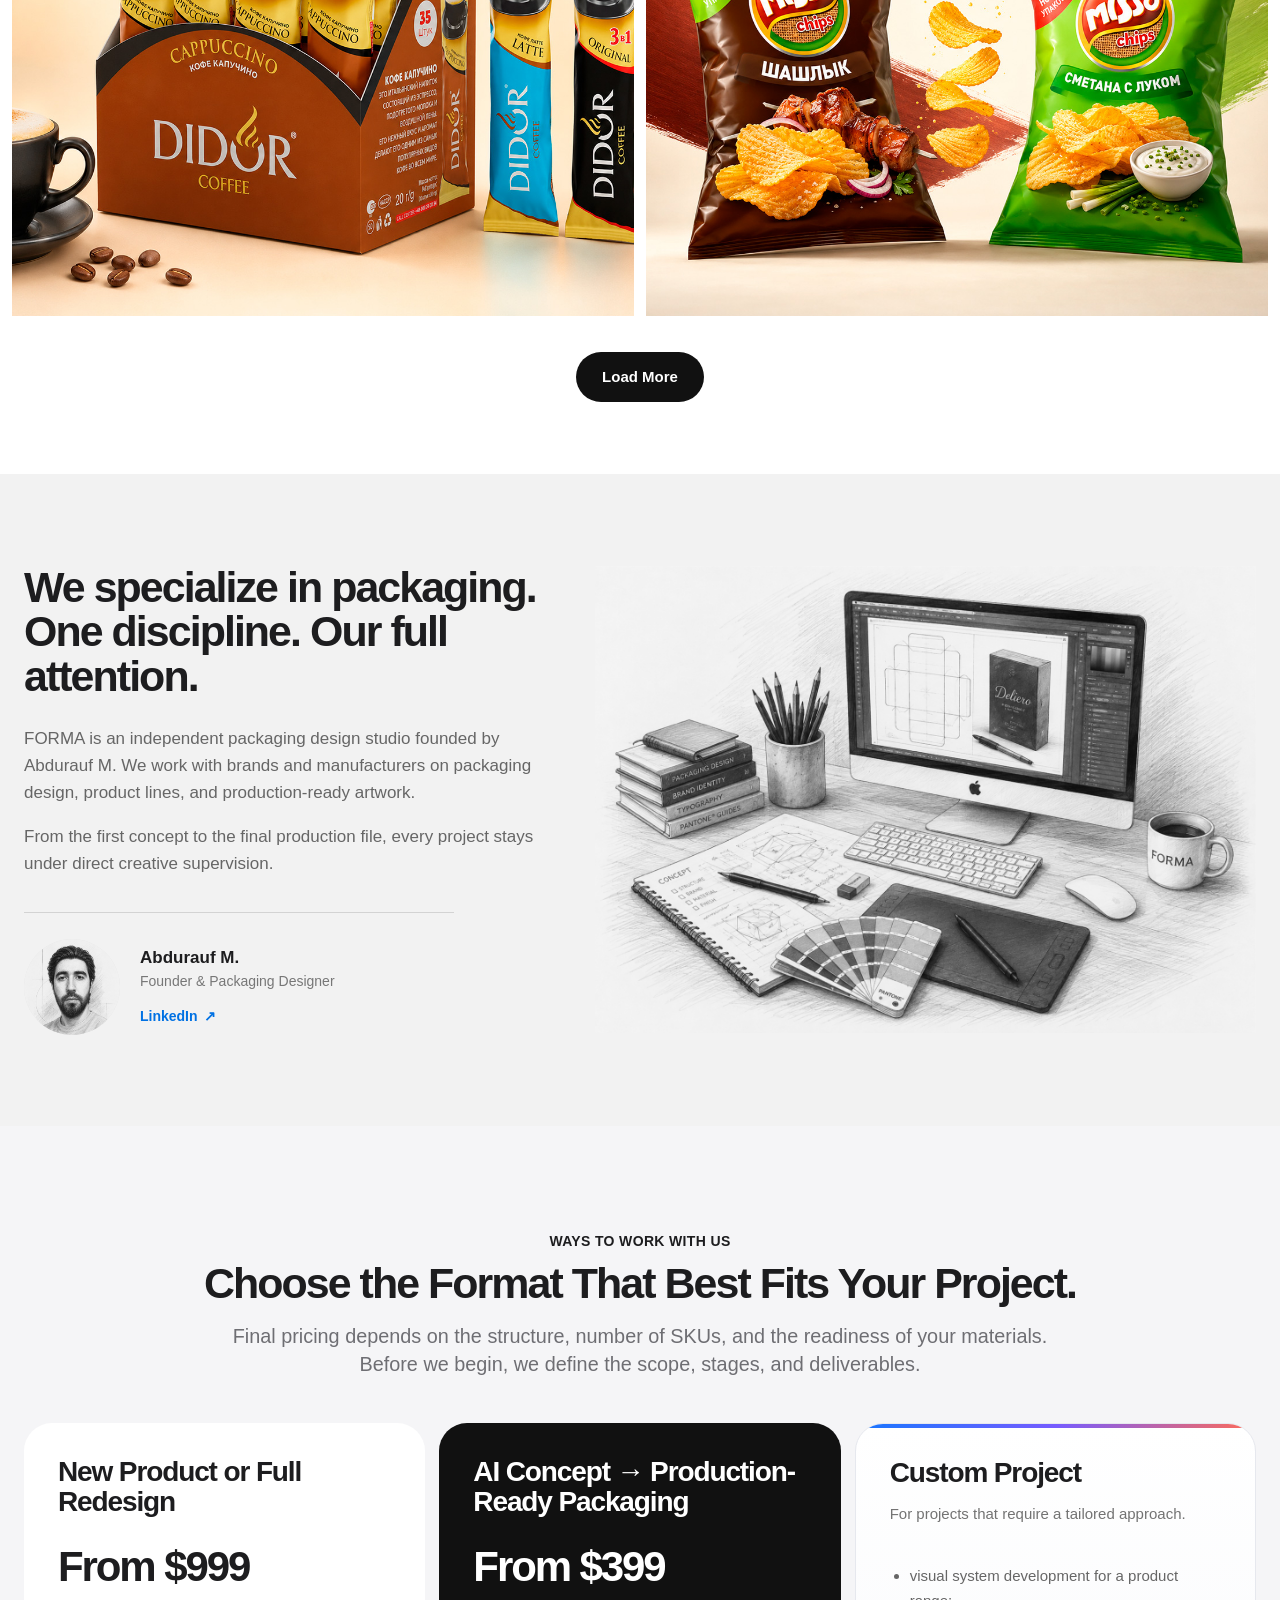
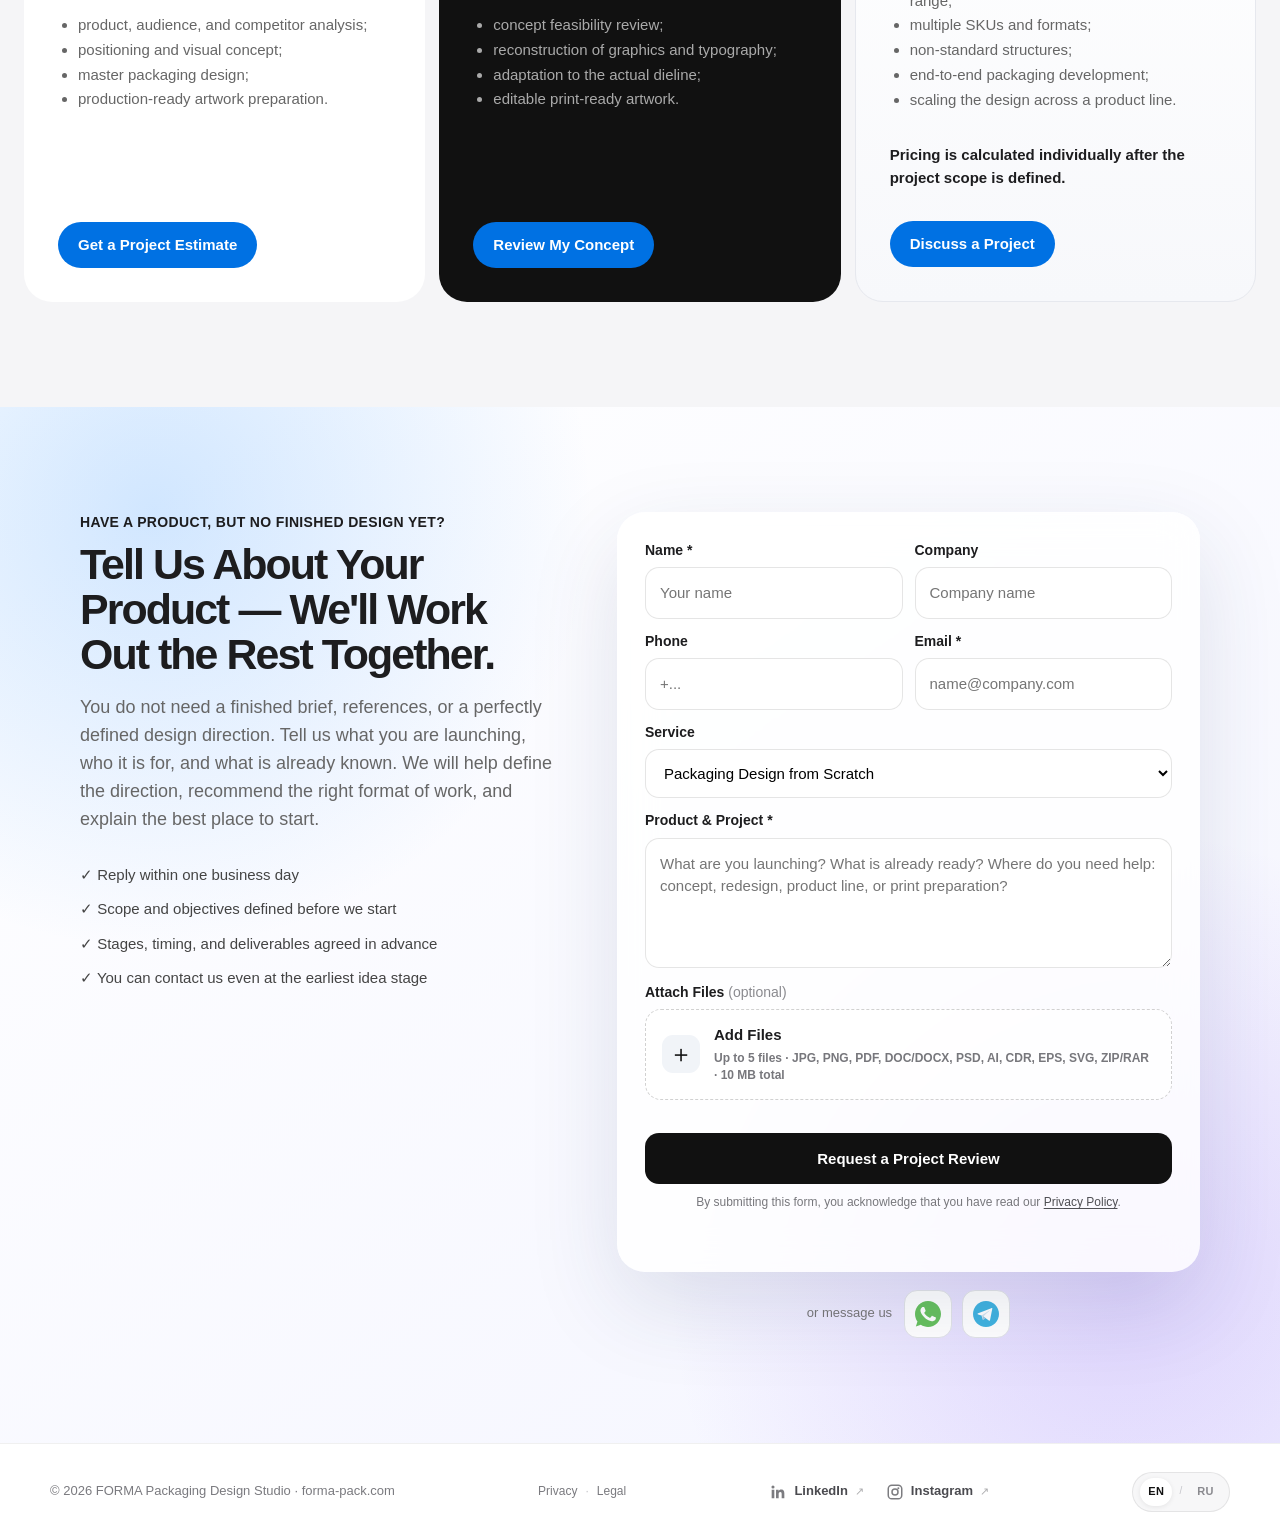
==== commit 8dbfc747: "Update index.html" ====
--- a/index.html
+++ b/index.html
@@ -41,7 +41,9 @@
 <body>
 <header class="topbar">
 <div class="topin">
-<a class="logo" href="#">FORMA</a>
+<a class="logo" href="#">
+    <img src="assets/images/logo.svg" alt="FORMA">
+</a>
 <nav aria-label="Main navigation" class="nav">
 <a href="#services">Services</a>
 <a href="#process">Process</a>
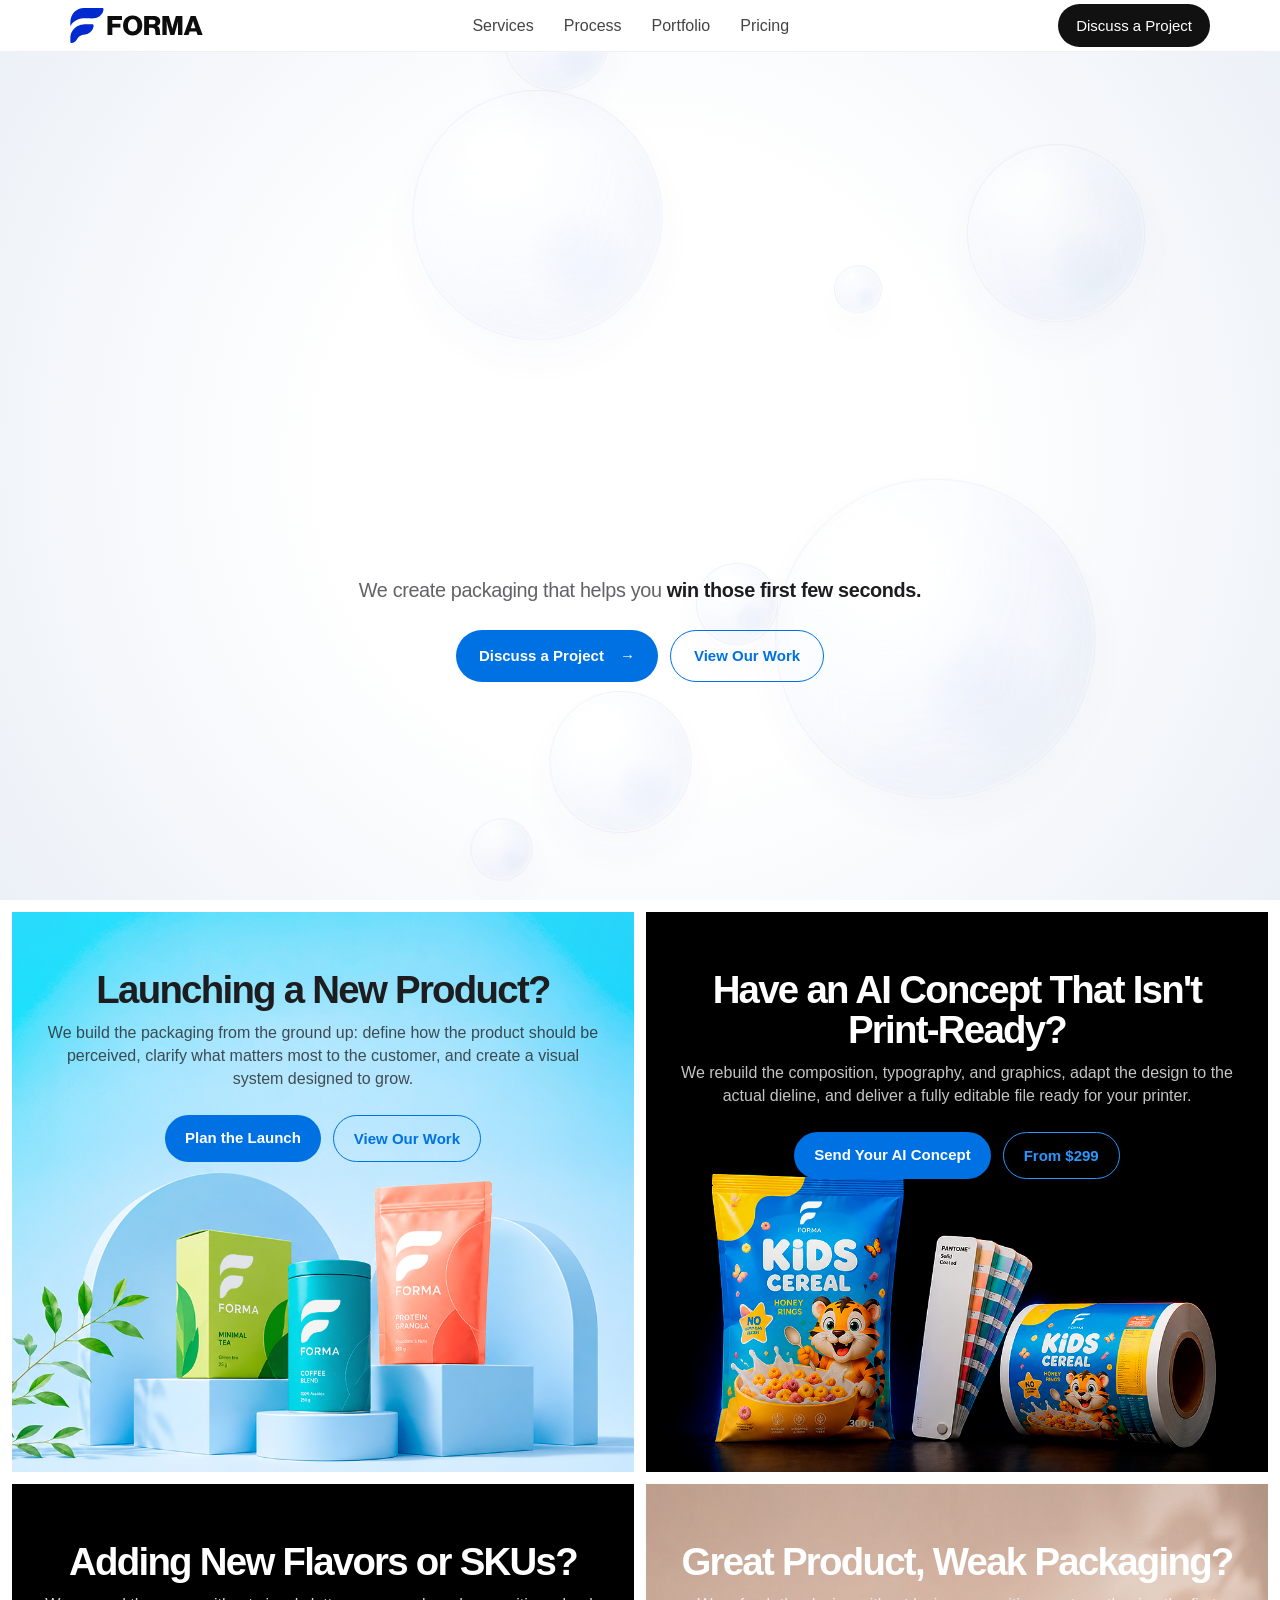
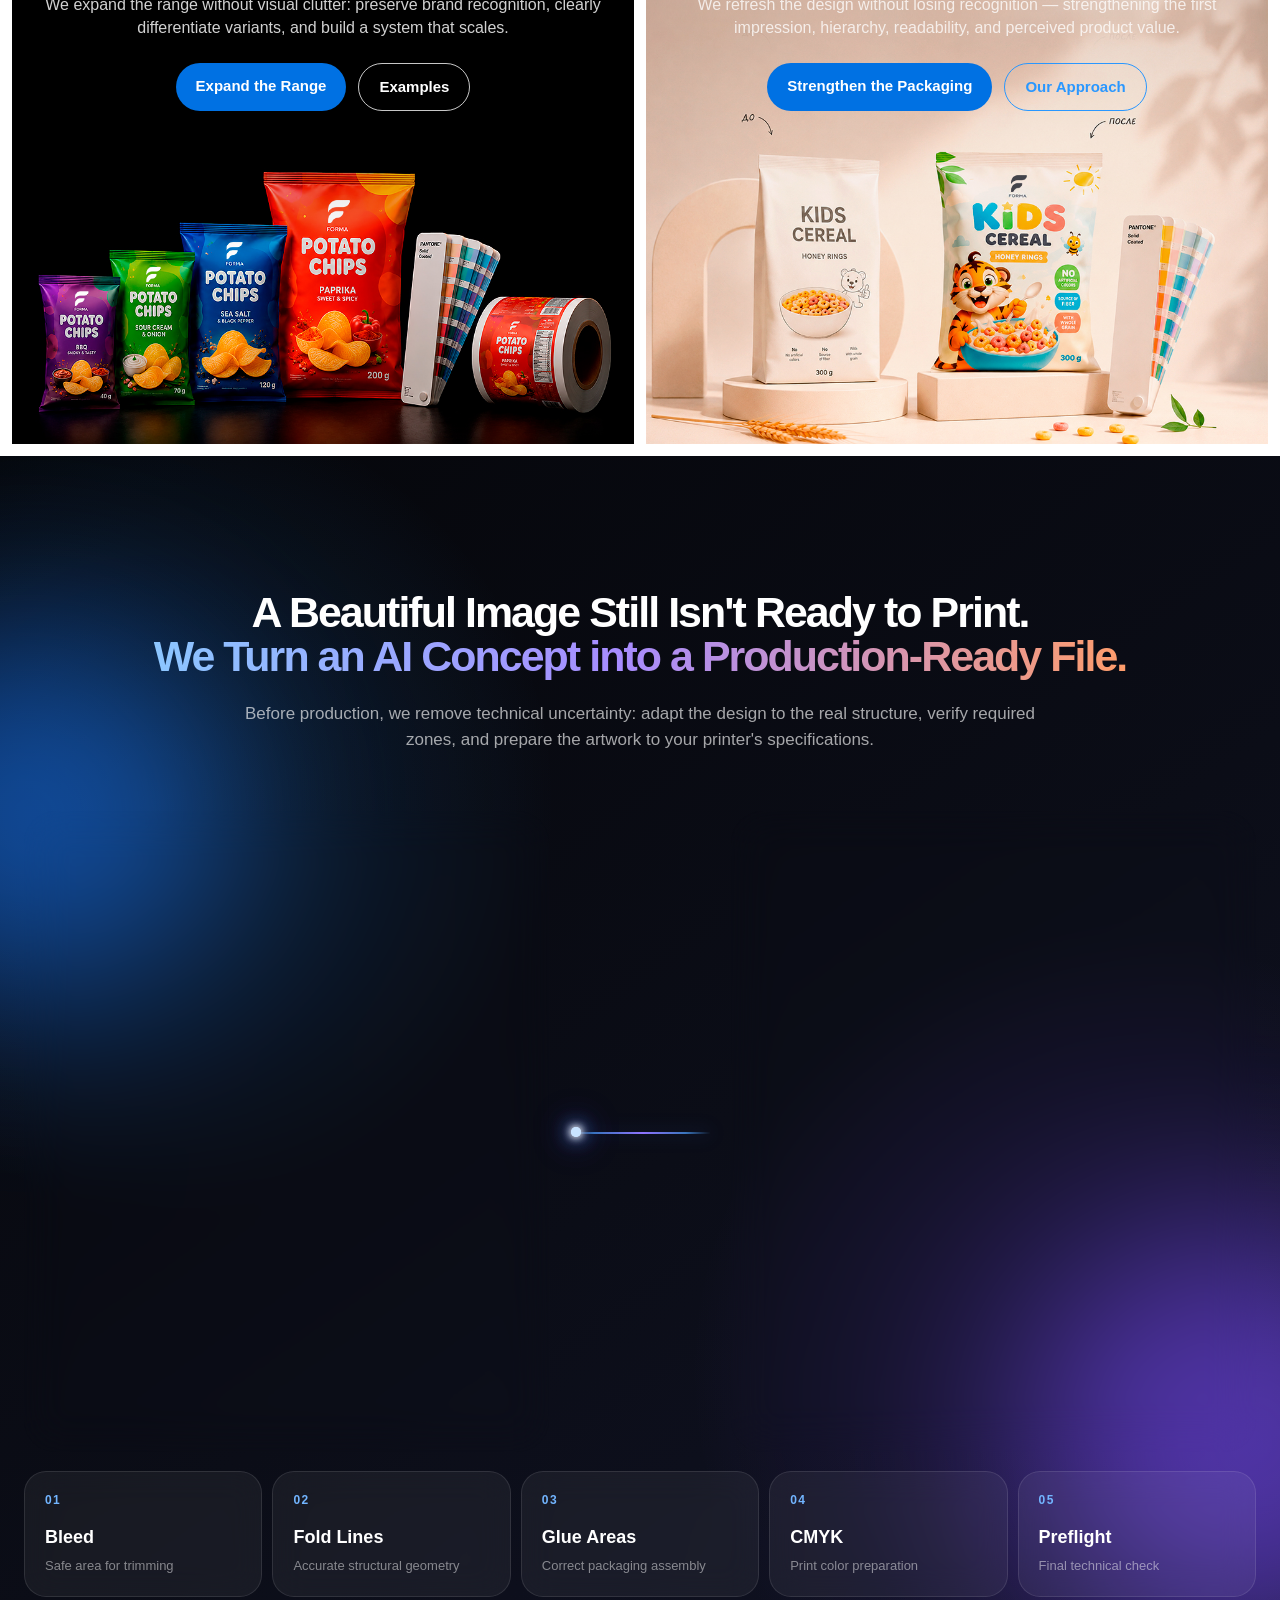
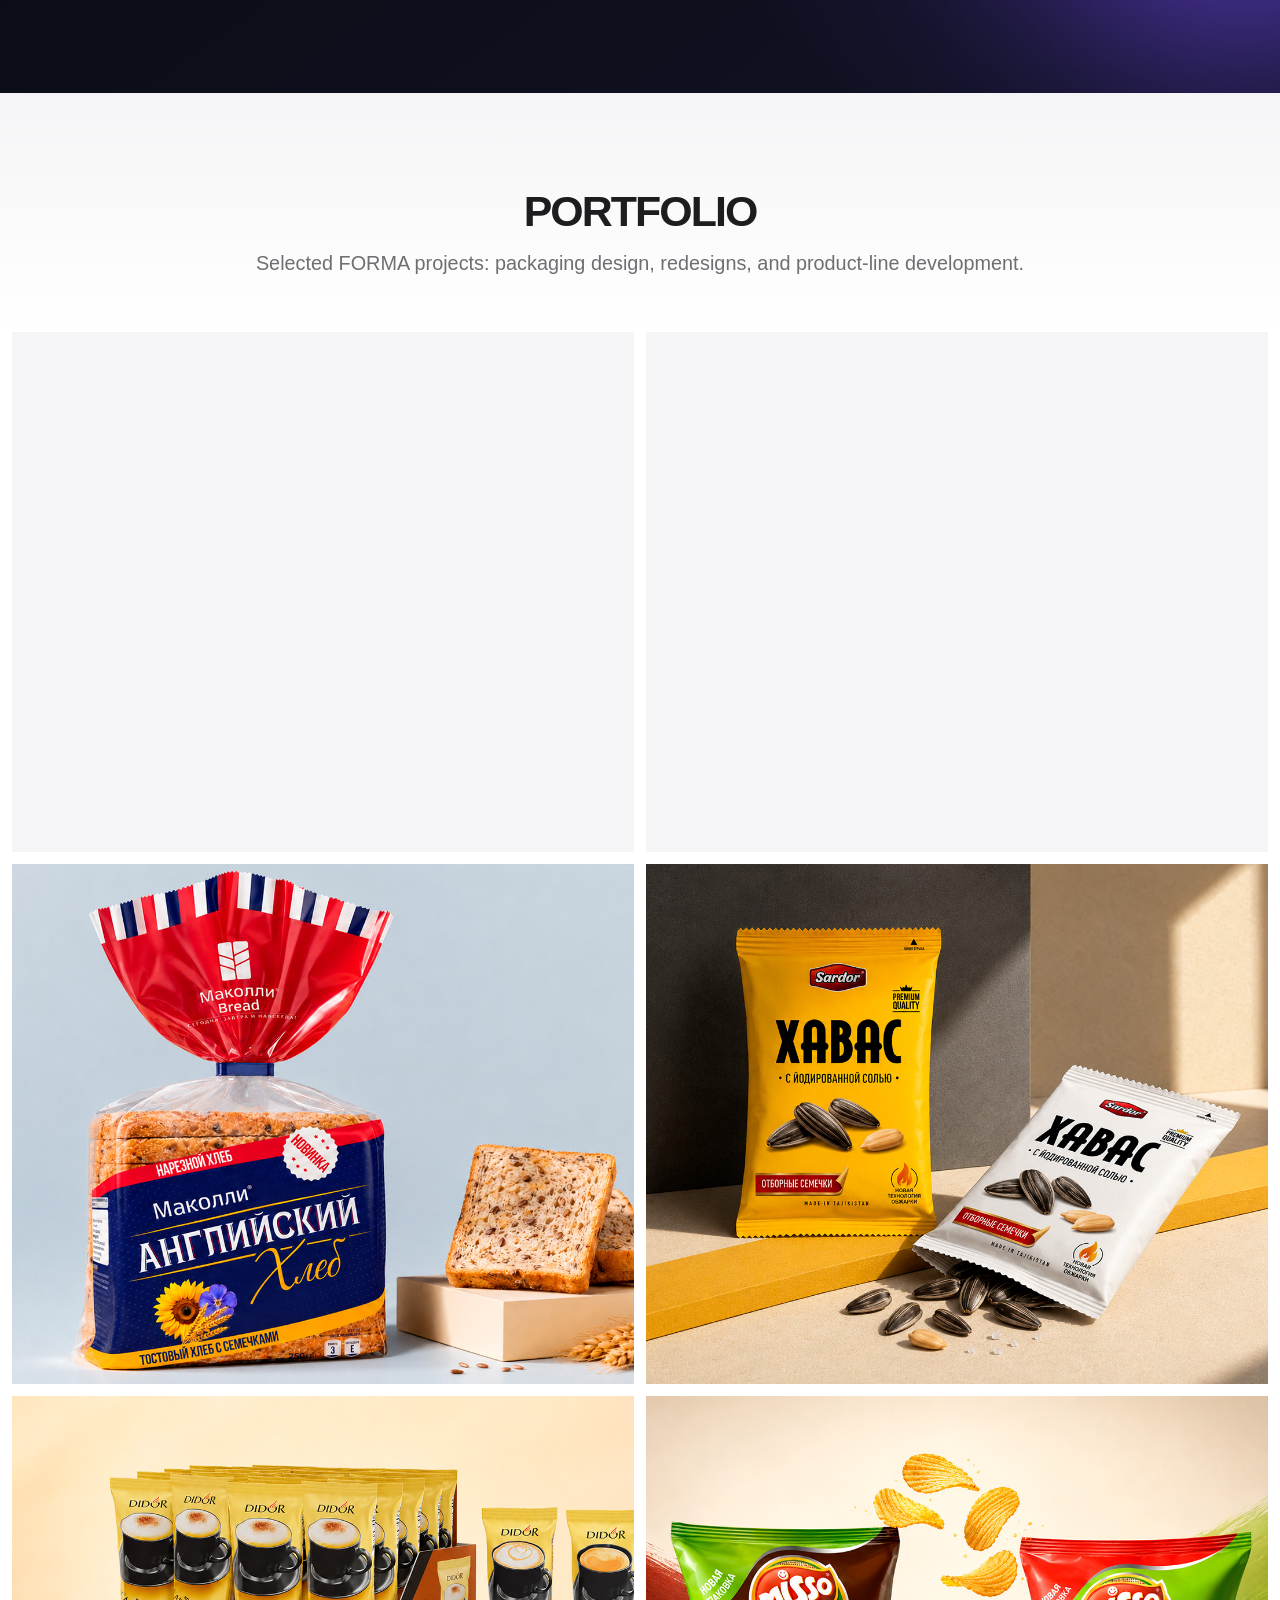
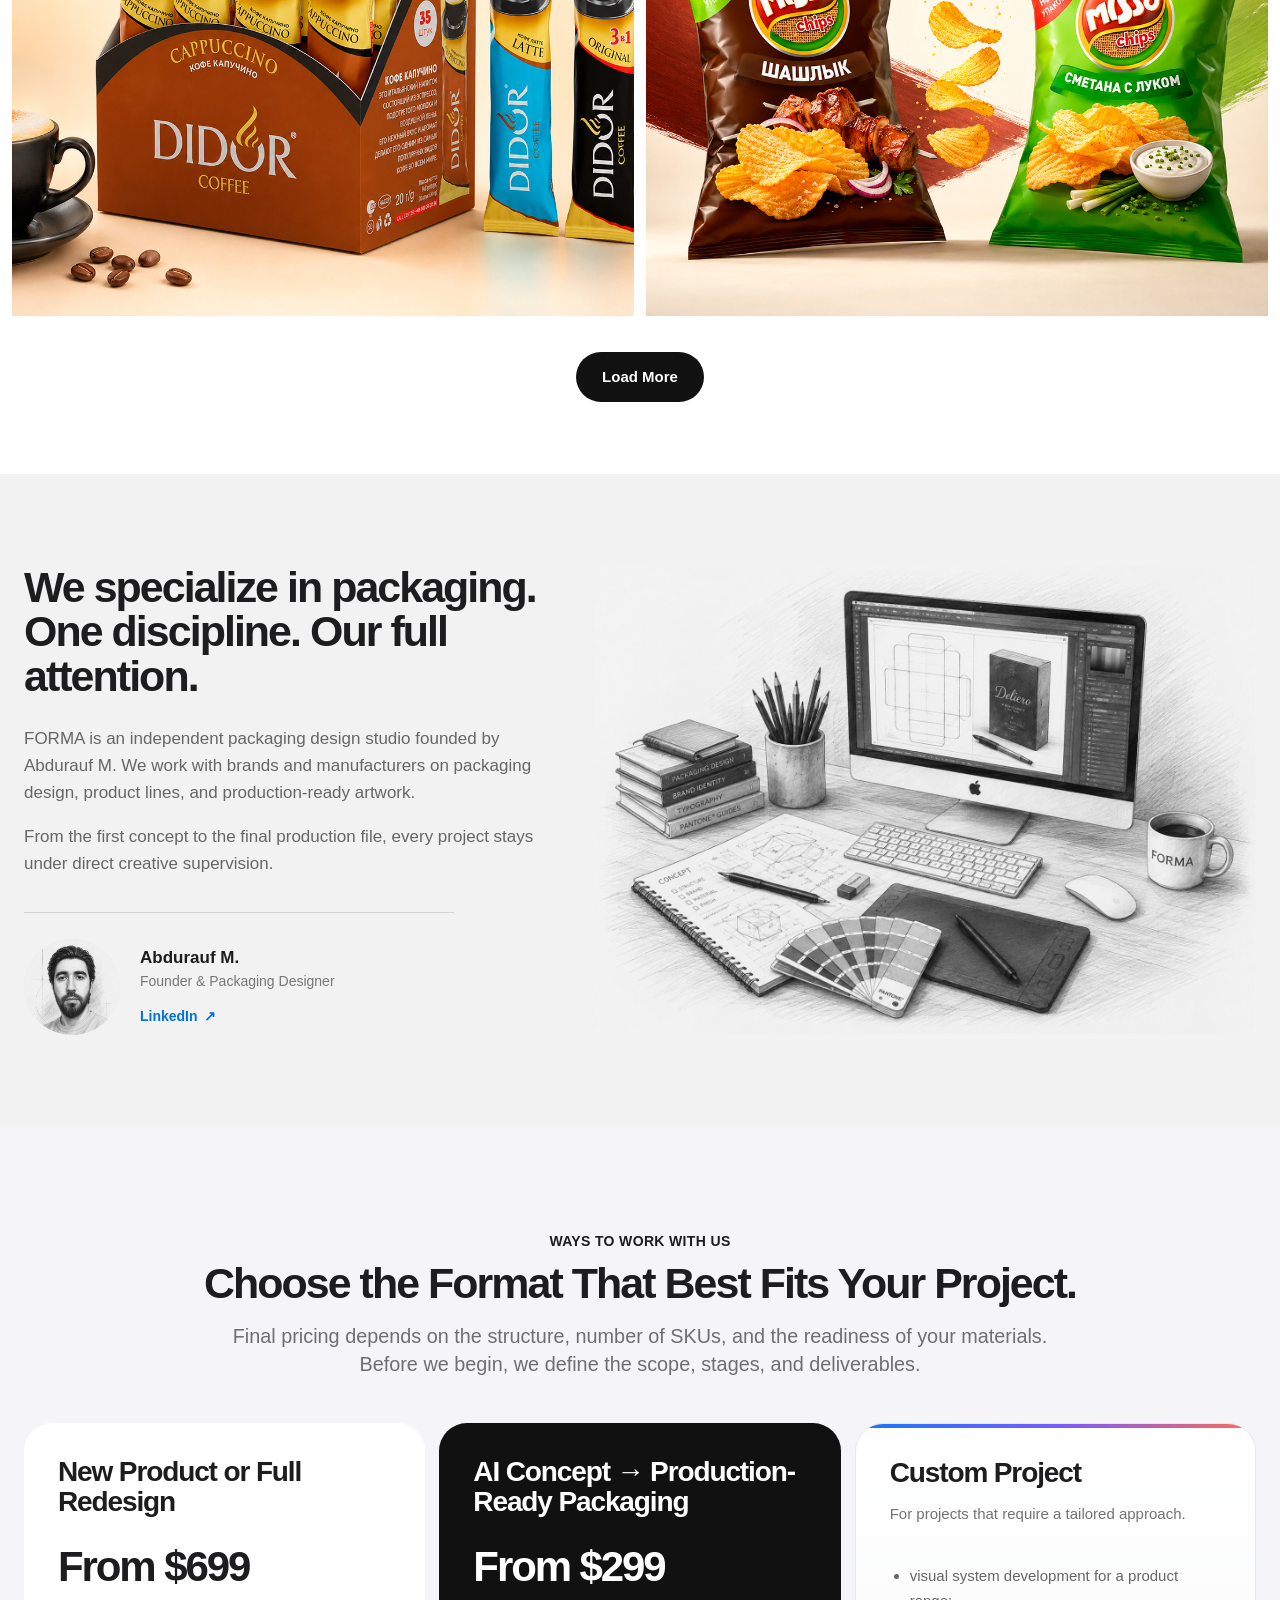
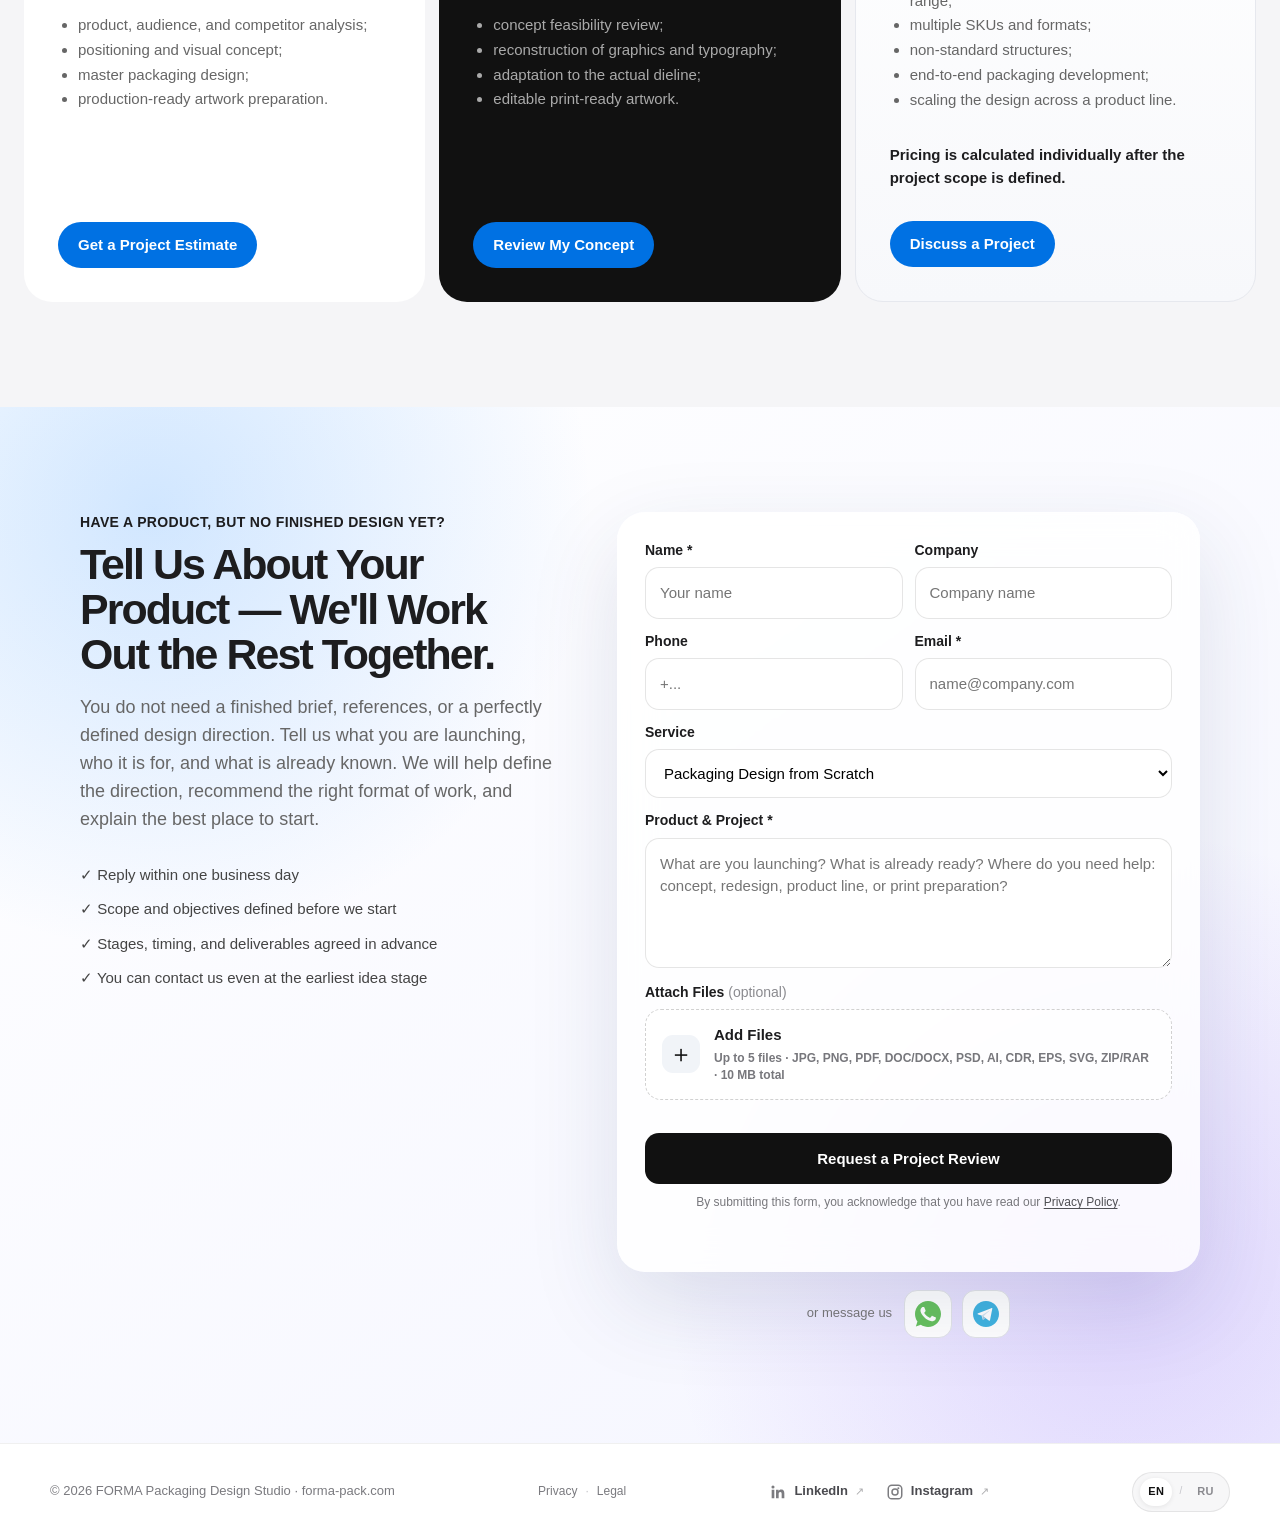
==== commit 4ed049e1: "Update index.html" ====
--- a/index.html
+++ b/index.html
@@ -142,7 +142,7 @@
 <h2>Have an AI Concept That Isn't Print-Ready?</h2>
 <p>We rebuild the composition, typography, and graphics, adapt the design to the actual dieline, and deliver a fully editable file ready for your printer.</p>
 <div class="actions">
-<a class="btn primary" href="#contact">Send Your AI Concept</a><a class="btn outline" href="#prices">From $399</a>
+<a class="btn primary" href="#contact">Send Your AI Concept</a><a class="btn outline" href="#prices">From $299</a>
 </div>
 </section>
 <section class="panel cream service-bg-panel service-bg-light reveal" style="--service-bg-desktop:url('/assets/images/hero/service-product-line.jpg'); --service-bg-mobile:url('/assets/images/47.jpg')">
@@ -411,8 +411,8 @@
 </section>
 <section class="price-section" id="prices">
 <div class="reveal"><div class="eyebrow">WAYS TO WORK WITH US</div><h2>Choose the Format That Best Fits Your Project.</h2><p class="lead" style="margin-left:auto;margin-right:auto">Final pricing depends on the structure, number of SKUs, and the readiness of your materials. Before we begin, we define the scope, stages, and deliverables.</p><div class="price-grid">
-<div class="price-card"><h3>New Product or Full Redesign</h3><div class="price">From $999</div><ul><li>product, audience, and competitor analysis;</li><li>positioning and visual concept;</li><li>master packaging design;</li><li>production-ready artwork preparation.</li></ul><a class="btn primary" href="#contact">Get a Project Estimate</a></div>
-<div class="price-card dark"><h3>AI Concept → Production-Ready Packaging</h3><div class="price">From $399</div><ul><li>concept feasibility review;</li><li>reconstruction of graphics and typography;</li><li>adaptation to the actual dieline;</li><li>editable print-ready artwork.</li></ul><a class="btn primary" href="#contact">Review My Concept</a></div>
+<div class="price-card"><h3>New Product or Full Redesign</h3><div class="price">From $699</div><ul><li>product, audience, and competitor analysis;</li><li>positioning and visual concept;</li><li>master packaging design;</li><li>production-ready artwork preparation.</li></ul><a class="btn primary" href="#contact">Get a Project Estimate</a></div>
+<div class="price-card dark"><h3>AI Concept → Production-Ready Packaging</h3><div class="price">From $299</div><ul><li>concept feasibility review;</li><li>reconstruction of graphics and typography;</li><li>adaptation to the actual dieline;</li><li>editable print-ready artwork.</li></ul><a class="btn primary" href="#contact">Review My Concept</a></div>
 <div class="price-card custom-project"><h3>Custom Project</h3><p class="price-subtitle">For projects that require a tailored approach.</p><ul>
 <li>visual system development for a product range;</li>
 <li>multiple SKUs and formats;</li>
@@ -514,7 +514,7 @@
 </footer>
 <script>
 (function() {
-  const EN_TO_RU = {"Privacy":"Конфиденциальность","Legal":"Правовая информация","By submitting this form, you acknowledge that you have read our ":"Отправляя эту форму, вы подтверждаете, что ознакомились с нашей ","Privacy Policy":"Политикой конфиденциальности","FORMA — Packaging Design, Ready for Market and Production":"FORMA — дизайн упаковки, готовый к рынку и производству","FORMA creates packaging that helps strong products make the right first impression. Packaging design from scratch, redesigns, product lines, and turning AI concepts into print-ready production files.":"FORMA помогает хорошим продуктам не проигрывать из-за слабой упаковки. Дизайн с нуля, редизайн, продуктовые линейки и превращение AI-концепций в готовые к печати файлы.","Main navigation":"Основная навигация","Open menu":"Открыть меню","Mobile navigation":"Мобильная навигация","Services":"Услуги","Process":"Процесс","Portfolio":"Портфолио","Pricing":"Цены","Discuss a Project":"Обсудить проект","ATTENTION.":"ВЗГЛЯД.","INTEREST.":"ИНТЕРЕС.","CHOICE.":"ВЫБОР.","We create packaging that helps you":"Мы создаём упаковку, которая помогает","win those first few seconds.":"выиграть эти первые секунды.","View Our Work":"Смотреть работы","Why FORMA":"Почему FORMA","WHY FORMA":"ЗАЧЕМ НУЖНА FORMA","Packaging has three jobs to do before the first print run.":"Упаковка должна решить три задачи до первого тиража.","The customer needs to understand the product quickly, believe in its value, and distinguish it from competitors. Production needs a technically correct file without costly rework.":"Покупатель должен быстро понять продукт, поверить в его ценность и отличить его от конкурентов. Производство — получить корректный файл без дорогих переделок.","Be Clear":"Быть понятной","Show within seconds what the product is, who it is for, and why it deserves attention.":"За несколько секунд показать, что это за продукт, для кого он и почему заслуживает внимания.","Look Worth Its Price":"Выглядеть на свою цену","Communicate quality and positioning so the packaging supports — rather than undermines — the product.":"Передать качество и позиционирование так, чтобы упаковка не обесценивала сам продукт.","Be Production-Ready":"Быть производимой","Account for structure, print limitations, and technical requirements before production begins.":"Учитывать конструкцию, печатные ограничения и технические требования ещё до запуска тиража.","Launching a New Product?":"Запускаете новый продукт?","We build the packaging from the ground up: define how the product should be perceived, clarify what matters most to the customer, and create a visual system designed to grow.":"Создадим упаковку с нуля: определим, как продукт должен восприниматься, выделим главное для покупателя и построим визуальную систему, готовую к развитию.","Plan the Launch":"Подготовить запуск","Have an AI Concept That Isn't Print-Ready?":"Есть AI-концепция, но её нельзя печатать?","We rebuild the composition, typography, and graphics, adapt the design to the actual dieline, and deliver a fully editable file ready for your printer.":"Восстановим композицию, типографику и графику, перенесём дизайн на реальную развертку и подготовим полностью редактируемый файл для типографии.","Send Your AI Concept":"Отправить AI-концепцию","From $399":"от $399","Adding New Flavors or SKUs?":"Добавляете новые вкусы и SKU?","We expand the range without visual clutter: preserve brand recognition, clearly differentiate variants, and build a system that scales.":"Расширим линейку без визуального хаоса: сохраним узнаваемость бренда, разделим варианты и построим систему, которую легко масштабировать дальше.","Expand the Range":"Расширить линейку","Examples":"Примеры","Great Product, Weak Packaging?":"Продукт хороший, но упаковка выглядит слабее?","We refresh the design without losing recognition — strengthening the first impression, hierarchy, readability, and perceived product value.":"Обновим дизайн без потери узнаваемости: усилим первое впечатление, иерархию, читаемость и восприятие ценности продукта.","Strengthen the Packaging":"Усилить упаковку","Our Approach":"Наш подход","A Beautiful Image Still Isn't Ready to Print.":"Красивое изображение ещё нельзя печатать.","We Turn an AI Concept into a Production-Ready File.":"Мы превращаем ИИ концепцию в производственный файл.","Before production, we remove technical uncertainty: adapt the design to the real structure, verify required zones, and prepare the artwork to your printer's specifications.":"До запуска тиража устраняем техническую неопределённость: переносим дизайн на реальную конструкцию, проверяем обязательные зоны и подготавливаем файл по требованиям типографии.","Packaging concept mockup":"Красивый мокап упаковки","FORMA tea packaging mockup":"Мокап упаковки чая FORMA","Mockup":"Мокап","The Concept Shows the Idea":"Концепция показывает идею","It helps visualize the future product, but it does not account for structure, print zones, or technical limitations.":"Она помогает увидеть будущий продукт, но не учитывает конструкцию, печатные зоны и технические ограничения.","Production-ready dieline":"Готовая производственная развертка","FORMA tea packaging dieline":"Развертка упаковки чая FORMA","Dieline":"Развертка","The Dieline Makes It Producible":"Развертка позволяет произвести","The printer receives an editable file with the correct structure, technical zones, color setup, and final preflight checks.":"Типография получает редактируемый файл с конструкцией, техническими зонами, корректным цветом и финальной проверкой.","Bleed":"Вылеты","Safe area for trimming":"Безопасный запас под обрезку","Fold Lines":"Линии сгиба","Accurate structural geometry":"Точная геометрия конструкции","Glue Areas":"Зоны склейки","Correct packaging assembly":"Корректная сборка упаковки","Print color preparation":"Подготовка цвета для печати","Final technical check":"Финальная техническая проверка","WE DON'T TRY TO DO EVERYTHING. WE FOCUS ON ONE THING.":"МЫ НЕ ПЫТАЕМСЯ ДЕЛАТЬ ВСЁ. МЫ СОСРЕДОТОЧИЛИСЬ НА ОДНОМ.","FORMA Focuses Exclusively on Packaging — from the First Idea to Production-Ready Design.":"FORMA занимается только упаковкой — от первой идеи до готового к производству дизайна.","Logos, banners, websites, and social media matter — but they are not our specialization. FORMA focuses on packaging design from the first concept through production preparation. That focus lets us go deeper into how a product looks, is perceived, and performs in the real world.":"Логотипы, баннеры, сайты и социальные сети — важные задачи, но это не наша специализация. FORMA занимается дизайном упаковки от первой концепции до подготовки к производству. Такой фокус позволяет нам глубже разбираться именно в том, как продукт выглядит, воспринимается и работает в реальном мире.","Understand the Product":"Понимаем продукт","We study the product itself, its audience, price segment, competitors, and sales environment. For us, packaging is not just attractive graphics — it is part of the product and its positioning.":"Изучаем сам продукт, его аудиторию, ценовой сегмент, конкурентов и условия продажи. Для нас упаковка — не просто красивая графика, а часть продукта и его позиционирования.","Design the Packaging, Not Just the Image":"Работаем с упаковкой, а не только с изображением","We account for structure, format, materials, dimensions, element placement, and the realities of printing. The design is created with an understanding of how it will look not only on screen, but in the customer's hands.":"Учитываем конструкцию, формат, материалы, размеры, расположение элементов и особенности будущей печати. Дизайн создаётся с пониманием того, как он будет выглядеть не на экране, а в руках покупателя.","Build a System, Not Just One Beautiful Pack":"Создаём систему, а не одну красивую упаковку","We build a visual system that can expand across new flavors, formats, and SKUs. The range stays coherent and recognizable as it grows.":"Продумываем визуальную систему, которую можно развивать на новые вкусы, форматы и SKU. Поэтому упаковка остаётся цельной и узнаваемой даже тогда, когда продуктовая линейка растёт.","Take the Design All the Way to Production":"Доводим дизайн до производства","We check technical requirements, CMYK, bleed, fonts, images, and other print-critical parameters. You receive more than a concept — you receive artwork ready to move into production.":"Проверяем технические требования, CMYK, вылеты, шрифты, изображения и другие параметры, необходимые для печати. В результате вы получаете не просто концепцию, а дизайн, который можно передавать в производство.","PORTFOLIO":"ПОРТФОЛИО","Selected FORMA projects: packaging design, redesigns, and product-line development.":"Реальные проекты FORMA: дизайн упаковки, редизайн и развитие продуктовых линеек.","FORMA Work":"Работы FORMA","FORMA packaging design":"Дизайн упаковки FORMA","Load More":"Загрузить ещё","Close":"Закрыть","Previous project":"Предыдущий проект","Next project":"Следующий проект","WAYS TO WORK WITH US":"ФОРМАТЫ РАБОТЫ","Choose the Format That Best Fits Your Project.":"Выберите задачу, которая ближе к вашей ситуации.","Final pricing depends on the structure, number of SKUs, and the readiness of your materials. Before we begin, we define the scope, stages, and deliverables.":"Точная стоимость зависит от конструкции, количества SKU и готовности материалов. До начала работы фиксируем объём, этапы и результат.","New Product or Full Redesign":"Новый продукт или полный редизайн","From $999":"от $999","product, audience, and competitor analysis;":"анализ продукта, аудитории и конкурентов;","positioning and visual concept;":"позиционирование и визуальная концепция;","master packaging design;":"мастер-дизайн упаковки;","production-ready artwork preparation.":"производственная подготовка файла.","Get a Project Estimate":"Оценить задачу","AI Concept → Production-Ready Packaging":"AI-концепция → готовая упаковка","concept feasibility review;":"оценка реализуемости концепции;","reconstruction of graphics and typography;":"восстановление графики и типографики;","adaptation to the actual dieline;":"адаптация на реальную развертку;","editable print-ready artwork.":"редактируемый print-ready файл.","Review My Concept":"Проверить концепцию","Custom Project":"Индивидуальный проект","For projects that require a tailored approach.":"Для задач, которые требуют индивидуального подхода.","visual system development for a product range;":"разработка визуальной системы линейки;","multiple SKUs and formats;":"несколько SKU и форматов;","non-standard structures;":"нестандартные конструкции;","end-to-end packaging development;":"комплексная разработка упаковки;","scaling the design across a product line.":"масштабирование дизайна на продуктовую линейку.","Pricing is calculated individually after the project scope is defined.":"Стоимость рассчитывается индивидуально после определения объёма проекта.","HAVE A PRODUCT, BUT NO FINISHED DESIGN YET?":"ЕСТЬ ПРОДУКТ. НЕТ ГОТОВОГО ДИЗАЙНА?","Tell Us About Your Product — We'll Work Out the Rest Together.":"Расскажите нам о своём продукте — остальное разберём вместе.","You do not need a finished brief, references, or a perfectly defined design direction. Tell us what you are launching, who it is for, and what is already known. We will help define the direction, recommend the right format of work, and explain the best place to start.":"Не обязательно иметь готовое техническое задание, референсы или чёткое представление о будущем дизайне. Расскажите, что вы запускаете, для кого предназначен продукт и что уже известно. Мы поможем определить направление, предложим подходящий формат работы и объясним, с чего начать.","✓ Reply within one business day":"✓ Ответ в течение одного рабочего дня","✓ Scope and objectives defined before we start":"✓ Определим задачу и объём работы до старта","✓ Stages, timing, and deliverables agreed in advance":"✓ Согласуем этапы, сроки и результат","✓ You can contact us even at the earliest idea stage":"✓ Можно обратиться даже с идеей на начальном этапе","Name *":"Имя *","Company":"Компания","Phone":"Телефон","Service":"Услуга","Packaging Design from Scratch":"Дизайн упаковки с нуля","Redesign":"Редизайн","Product Line Development":"Развитие продуктовой линейки","Not Sure Yet":"Пока не уверен","Product & Project *":"Продукт и задача *","Attach Files":"Прикрепить файлы","(optional)":"(необязательно)","Add Files":"Добавить файлы","Up to 5 files · JPG, PNG, PDF, DOC/DOCX, PSD, AI, CDR, EPS, SVG, ZIP/RAR · 10 MB total":"До 5 файлов · JPG, PNG, PDF, DOC/DOCX, PSD, AI, CDR, EPS, SVG, ZIP/RAR · до 10 МБ суммарно","Request a Project Review":"Получить разбор задачи","or message us":"или напишите нам","Your name":"Ваше имя","Company name":"Название компании","What are you launching? What is already ready? Where do you need help: concept, redesign, product line, or print preparation?":"Что вы запускаете? Что уже готово? Где нужна помощь: концепция, редизайн, линейка или подготовка к печати?","Form submission":"Отправка формы","Message us on WhatsApp":"Написать в WhatsApp","Message us on Telegram":"Написать в Telegram","FORMA on LinkedIn":"FORMA в LinkedIn","FORMA on Instagram":"FORMA в Instagram","New inquiry from forma-pack.com":"Новая заявка с forma-pack.com","Kars Kars — Chips":"Карс Карс — чипсы","English Bread":"Английский хлеб","Havas":"Хавас","Obi Chashma":"Оби Чашма","Shohasar Wafers":"Шохасар вафли","Makolli — Honey Cake":"Маколли — Торт Медовик","Bavarian Bread":"Баварский хлеб","Deliero Gift Collection":"Подарочный набор Deliero","Coffee Break 3-in-1":"Coffee Break 3 в 1","Shoh Asal — Wafer Bars":"Шох Асал — вафельные батончики","Nur Sunflower Seeds":"Семечки Нур","Simba Sunflower Seeds":"Семечки Симба","Kars Kars — Corn Puffs":"Карс Карс — кукурузные палочки","Elita Sunflower Seeds":"Семечки Элита","Shoh Asal — Wafer Bites":"Шох Асал — вафельные кубики","Deliero Chocolate Assortment":"Шоколадное ассорти Deliero","Lakomka Sunflower Seeds":"Семечки Лакомка","KOK Croutons":"Сухарики KOK","Makolli “MUK”":"Маколли «МУК»","Mishka Buni":"Мишка Буни","BUNI Gummies":"Мармелад BUNI","Kars Kars — Popcorn":"Карс Карс — попкорн","Obi Diyoram Juice":"Сок Оби Диёрам","Sladko Yesh — Wafers":"Сладко Ешь — вафли","Sladko Yesh — Wafer Bites":"Сладко Ешь — вафельные кубики","Malika — Buckwheat":"Малика — гречневая крупа","Shohasar — Soft Cookies":"Шохасар — мягкое печенье","Stand-up pouch design for coffee in a restrained black-and-red palette, with a geometric pattern and a premium quality focus.":"Оформление дой-пака для кофе в сдержанной чёрно-красной гамме с геометрическим орнаментом и акцентом на премиальном качестве.","Packaging design for spicy chips in a bold yellow pack with a high-contrast logo and expressive product presentation.":"Разработка дизайна острых чипсов в насыщенной жёлтой упаковке с контрастным логотипом и выразительной продуктовой подачей.","Packaging for sliced toast bread with a transparent product window, blue-and-red label system, and emphasis on natural ingredients.":"Разработка упаковки нарезного тостового хлеба с прозрачной зоной, сине-красной этикеткой и акцентом на натуральном составе.","A sunflower-seed packaging series with clean typography, a clear product area, and visual cues for the roasting process.":"Дизайн серии упаковок семечек с чистой типографикой, наглядной продуктовой зоной и знаками технологии обжарки.","Portion-coffee range design with a consistent packaging architecture, color-coded variants, and graphics adapted across formats.":"Разработка дизайна линейки порционного кофе: единая архитектура упаковки, цветовое разделение вкусов и адаптация графики под разные форматы.","Potato chips range design with clear flavor color-coding and a prominent product-focused food zone.":"Разработка дизайна линейки картофельных чипсов с цветовой дифференциацией вкусов и крупной фуд-зоной.","Drinking-water label design with a clean blue-and-white composition, soft graphics, and adaptation for a transparent PET bottle.":"Разработка этикетки питьевой воды: чистая сине-белая композиция, мягкая графика и адаптация дизайна под прозрачную ПЭТ-бутылку.","A vibrant wafer range with a consistent brand block, flavor color-coding, and appetizing product imagery.":"Разработка яркой линейки вафель с единым бренд-блоком, цветовым разделением вкусов и аппетитной продуктовой композицией.","Label design for a transparent cake box, paired with a realistic presentation of a classic layered honey cake.":"Дизайн наклейки для прозрачной коробки торта и создание реалистичной презентации классического многослойного медовика.","Transparent bread packaging with a clip closure, large front label, and a warm wheat-inspired palette.":"Оформление прозрачной хлебной упаковки с клипсой, крупной фронтальной этикеткой и тёплой пшеничной палитрой.","Sweet rice-stick packaging with an energetic yellow-and-pink palette, bold typography, and a modern youth-oriented presentation.":"Оформление упаковки сладких рисовых палочек: энергичная жёлто-розовая палитра, смелая типографика и современная молодёжная подача.","Large gift-box design with a heart-shaped window for an assortment of chocolate sticks.":"Разработка дизайна большой подарочной упаковки с фигурным окном в форме сердца для ассорти шоколадных палочек.","Instant-coffee range design connecting the large pack and single-serve format through a warm palette and recognizable coffee imagery.":"Дизайн линейки растворимого кофе: большой пакет и порционная упаковка объединены единой тёплой палитрой и узнаваемой кофейной графикой.","A horizontal-packaging range for chocolate, strawberry, and banana flavors, built around one dynamic visual system.":"Разработка линейки горизонтальных упаковок для шоколадного, клубничного и бананового вкусов в едином динамичном стиле.","Two color variants for sunflower-seed packaging with a consistent large logo and emphasis on quality roasting.":"Разработка двух цветовых вариантов упаковки семечек с единым крупным логотипом и акцентом на качественной обжарке.","A unified packaging system for several sunflower-seed varieties, using color coding and expressive food photography.":"Оформление линейки семечек разных сортов в единой системе с цветовым кодированием и выразительной фуд-фотографией.","Corn-puff packaging with bold branding, appetizing product imagery, and strong shelf visibility.":"Дизайн упаковки кукурузных палочек с крупным брендингом, аппетитной продуктовой группой и высокой заметностью на полке.","Redesign of roasted salted sunflower-seed packaging with more realistic product imagery and an improved front-panel composition.":"Редизайн упаковки жареных солёных семечек с более реалистичным изображением продукта и улучшенной композицией лицевой стороны.","Wafer-bite packaging with a prominent logo, vivid strawberry palette, and a clear product area.":"Оформление упаковки вафельных кубиков с заметным логотипом, сочной клубничной палитрой и ясной продуктовой зоной.","Cookie range for latte, Americano, and caramel flavors, featuring a transparent window and a premium coffee-inspired palette.":"Оформление линейки печенья со вкусами латте, американо и карамели с прозрачным окном и премиальной кофейной палитрой.","Packaging and display-box design for a natural plant-based thickener, using a berry-led color system and confectionery imagery.":"Разработка упаковки и шоу-бокса для натурального растительного загустителя с ягодной цветовой системой и кондитерским образом.","Packaging for vanilla sugar cookies with a contrasting dark-blue brand block and a soft cream palette.":"Разработка упаковки ванильного печенья в сахаре с контрастным тёмно-синим бренд-блоком и мягкой кремовой палитрой.","Premium packaging design for a three-chocolate collection: white, milk, and dark.":"Разработка дизайна премиальной упаковки для коллекции из трёх видов шоколада: белого, молочного и тёмного.","Sunflower-seed packaging refresh with more realistic product visualization, stronger hierarchy, and additional quality cues.":"Обновление дизайна упаковки семечек: реалистичная продуктовая визуализация, усиленная иерархия и дополнительные знаки качества.","Barbecue-flavored crouton packaging with a dark rugged base, vivid flavor accents, and a dynamic composition.":"Оформление упаковки сухариков со вкусом шашлыка: брутальная тёмная основа, яркие вкусовые акценты и динамичная композиция.","Chocolate-bar series in four color variants, featuring large soft typography and a consistent brand character.":"Разработка серии шоколадных батончиков в четырёх цветовых вариантах с крупной мягкой типографикой и единым персонажем бренда.","Compact energy-gum packaging in a dynamic black-and-orange visual style.":"Оформление компактной упаковки энергетической жевательной резинки в динамичном чёрно-оранжевом стиле.","Children's sweets range with a bear character, natural flavor imagery, and strong shelf presence.":"Разработка линейки детских сладостей с персонажем-медведем, натуральными вкусовыми образами и заметной полочной графикой.","Children's gummy packaging with a bright logo, friendly character, and colorful fruit world.":"Дизайн детской упаковки жевательных конфет с ярким логотипом, дружелюбным персонажем и красочным фруктовым миром.","Popcorn range design with clear flavor differentiation, bold typography, and appetizing product presentation.":"Дизайн линейки попкорна с чётким разделением вкусов, крупной типографикой и аппетитной демонстрацией продукта.","Chocolate-cookie range with fruit fillings, a transparent window, and vivid flavor color-coding.":"Оформление линейки шоколадного печенья с фруктовыми начинками, прозрачным окном и ярким цветовым кодированием вкусов.","Premium chocolate-popcorn range with a product window and milk- and dark-chocolate variants.":"Оформление премиальной линейки шоколадного попкорна с окном для продукта и вариантами в молочном и тёмном шоколаде.","Energy-drink label series with dynamic typography, a powerful visual identity, and a contrasting black-and-orange palette.":"Разработка серии этикеток энергетического напитка с динамичной типографикой, образом мощности и контрастной чёрно-оранжевой палитрой.","Peach-drink carton packaging with juicy fruit imagery and a prominent product area.":"Дизайн упаковки персикового напитка в картонном пакете с сочной фруктовой визуализацией и заметной товарной зоной.","Black-tea box design with a vivid orange-red palette, crown symbol, and classic tea composition.":"Разработка дизайна коробки чёрного чая с яркой оранжево-красной палитрой, короной в знаке и классической чайной композицией.","Premium black-tea packaging inspired by tea plantations, with deep green and gold tones.":"Оформление упаковки премиального чёрного чая с природным образом чайных плантаций и глубокими зелёно-золотыми оттенками.","Cookie-pack series with a clean premium composition, color-coded side panels, and realistic product presentation.":"Разработка серии пакетов печенья с чистой премиальной композицией, цветными боковыми гранями и реалистичной подачей продукта.","Stand-up pouch design for wafer bites, with expressive typography and a distinct color system for each flavor.":"Дизайн устойчивых пакетов для вафельных кубиков с выразительной типографикой и отдельной цветовой системой для каждого вкуса.","Buckwheat packaging redesign with contemporary field imagery, clear hierarchy, and a clean transparent product window.":"Обновление дизайна упаковки гречневой крупы: современный образ полей, ясная иерархия и аккуратное прозрачное окно с продуктом.","Soft-cookie range with strawberry and blueberry jam, using natural berry imagery and clear flavor navigation.":"Дизайн серии мягкого печенья с клубничным и черничным джемом: натуральные ягодные образы и удобная навигация по вкусам.","Wafer range with a large logo, contrasting flavor colors, and an expressive chocolate-focused food zone.":"Оформление линейки вафель с крупным логотипом, контрастными вкусовыми цветами и выразительной шоколадной фуд-зоной.","Soft Viennese-waffle design for chocolate and berry fillings, plus a ten-piece outer display box.":"Дизайн мягких венских вафель с шоколадной и ягодной начинкой, а также оформление групповой коробки на десять штук.","Egg-noodle packaging range with a transparent window, color-coded formats, and prominent branding.":"Разработка линейки упаковок яичной лапши с прозрачным окном, цветовым разделением форматов и заметным брендингом.","Instant-cappuccino stick packaging with a high-contrast composition, strong brand block, and expressive coffee imagery.":"Разработка упаковки растворимого капучино в узком формате стика: контрастная композиция, крупный бренд-блок и выразительный кофейный образ."};
+  const EN_TO_RU = {"Privacy":"Конфиденциальность","Legal":"Правовая информация","By submitting this form, you acknowledge that you have read our ":"Отправляя эту форму, вы подтверждаете, что ознакомились с нашей ","Privacy Policy":"Политикой конфиденциальности","FORMA — Packaging Design, Ready for Market and Production":"FORMA — дизайн упаковки, готовый к рынку и производству","FORMA creates packaging that helps strong products make the right first impression. Packaging design from scratch, redesigns, product lines, and turning AI concepts into print-ready production files.":"FORMA помогает хорошим продуктам не проигрывать из-за слабой упаковки. Дизайн с нуля, редизайн, продуктовые линейки и превращение AI-концепций в готовые к печати файлы.","Main navigation":"Основная навигация","Open menu":"Открыть меню","Mobile navigation":"Мобильная навигация","Services":"Услуги","Process":"Процесс","Portfolio":"Портфолио","Pricing":"Цены","Discuss a Project":"Обсудить проект","ATTENTION.":"ВЗГЛЯД.","INTEREST.":"ИНТЕРЕС.","CHOICE.":"ВЫБОР.","We create packaging that helps you":"Мы создаём упаковку, которая помогает","win those first few seconds.":"выиграть эти первые секунды.","View Our Work":"Смотреть работы","Why FORMA":"Почему FORMA","WHY FORMA":"ЗАЧЕМ НУЖНА FORMA","Packaging has three jobs to do before the first print run.":"Упаковка должна решить три задачи до первого тиража.","The customer needs to understand the product quickly, believe in its value, and distinguish it from competitors. Production needs a technically correct file without costly rework.":"Покупатель должен быстро понять продукт, поверить в его ценность и отличить его от конкурентов. Производство — получить корректный файл без дорогих переделок.","Be Clear":"Быть понятной","Show within seconds what the product is, who it is for, and why it deserves attention.":"За несколько секунд показать, что это за продукт, для кого он и почему заслуживает внимания.","Look Worth Its Price":"Выглядеть на свою цену","Communicate quality and positioning so the packaging supports — rather than undermines — the product.":"Передать качество и позиционирование так, чтобы упаковка не обесценивала сам продукт.","Be Production-Ready":"Быть производимой","Account for structure, print limitations, and technical requirements before production begins.":"Учитывать конструкцию, печатные ограничения и технические требования ещё до запуска тиража.","Launching a New Product?":"Запускаете новый продукт?","We build the packaging from the ground up: define how the product should be perceived, clarify what matters most to the customer, and create a visual system designed to grow.":"Создадим упаковку с нуля: определим, как продукт должен восприниматься, выделим главное для покупателя и построим визуальную систему, готовую к развитию.","Plan the Launch":"Подготовить запуск","Have an AI Concept That Isn't Print-Ready?":"Есть AI-концепция, но её нельзя печатать?","We rebuild the composition, typography, and graphics, adapt the design to the actual dieline, and deliver a fully editable file ready for your printer.":"Восстановим композицию, типографику и графику, перенесём дизайн на реальную развертку и подготовим полностью редактируемый файл для типографии.","Send Your AI Concept":"Отправить AI-концепцию","From $299":"от $299","Adding New Flavors or SKUs?":"Добавляете новые вкусы и SKU?","We expand the range without visual clutter: preserve brand recognition, clearly differentiate variants, and build a system that scales.":"Расширим линейку без визуального хаоса: сохраним узнаваемость бренда, разделим варианты и построим систему, которую легко масштабировать дальше.","Expand the Range":"Расширить линейку","Examples":"Примеры","Great Product, Weak Packaging?":"Продукт хороший, но упаковка выглядит слабее?","We refresh the design without losing recognition — strengthening the first impression, hierarchy, readability, and perceived product value.":"Обновим дизайн без потери узнаваемости: усилим первое впечатление, иерархию, читаемость и восприятие ценности продукта.","Strengthen the Packaging":"Усилить упаковку","Our Approach":"Наш подход","A Beautiful Image Still Isn't Ready to Print.":"Красивое изображение ещё нельзя печатать.","We Turn an AI Concept into a Production-Ready File.":"Мы превращаем ИИ концепцию в производственный файл.","Before production, we remove technical uncertainty: adapt the design to the real structure, verify required zones, and prepare the artwork to your printer's specifications.":"До запуска тиража устраняем техническую неопределённость: переносим дизайн на реальную конструкцию, проверяем обязательные зоны и подготавливаем файл по требованиям типографии.","Packaging concept mockup":"Красивый мокап упаковки","FORMA tea packaging mockup":"Мокап упаковки чая FORMA","Mockup":"Мокап","The Concept Shows the Idea":"Концепция показывает идею","It helps visualize the future product, but it does not account for structure, print zones, or technical limitations.":"Она помогает увидеть будущий продукт, но не учитывает конструкцию, печатные зоны и технические ограничения.","Production-ready dieline":"Готовая производственная развертка","FORMA tea packaging dieline":"Развертка упаковки чая FORMA","Dieline":"Развертка","The Dieline Makes It Producible":"Развертка позволяет произвести","The printer receives an editable file with the correct structure, technical zones, color setup, and final preflight checks.":"Типография получает редактируемый файл с конструкцией, техническими зонами, корректным цветом и финальной проверкой.","Bleed":"Вылеты","Safe area for trimming":"Безопасный запас под обрезку","Fold Lines":"Линии сгиба","Accurate structural geometry":"Точная геометрия конструкции","Glue Areas":"Зоны склейки","Correct packaging assembly":"Корректная сборка упаковки","Print color preparation":"Подготовка цвета для печати","Final technical check":"Финальная техническая проверка","WE DON'T TRY TO DO EVERYTHING. WE FOCUS ON ONE THING.":"МЫ НЕ ПЫТАЕМСЯ ДЕЛАТЬ ВСЁ. МЫ СОСРЕДОТОЧИЛИСЬ НА ОДНОМ.","FORMA Focuses Exclusively on Packaging — from the First Idea to Production-Ready Design.":"FORMA занимается только упаковкой — от первой идеи до готового к производству дизайна.","Logos, banners, websites, and social media matter — but they are not our specialization. FORMA focuses on packaging design from the first concept through production preparation. That focus lets us go deeper into how a product looks, is perceived, and performs in the real world.":"Логотипы, баннеры, сайты и социальные сети — важные задачи, но это не наша специализация. FORMA занимается дизайном упаковки от первой концепции до подготовки к производству. Такой фокус позволяет нам глубже разбираться именно в том, как продукт выглядит, воспринимается и работает в реальном мире.","Understand the Product":"Понимаем продукт","We study the product itself, its audience, price segment, competitors, and sales environment. For us, packaging is not just attractive graphics — it is part of the product and its positioning.":"Изучаем сам продукт, его аудиторию, ценовой сегмент, конкурентов и условия продажи. Для нас упаковка — не просто красивая графика, а часть продукта и его позиционирования.","Design the Packaging, Not Just the Image":"Работаем с упаковкой, а не только с изображением","We account for structure, format, materials, dimensions, element placement, and the realities of printing. The design is created with an understanding of how it will look not only on screen, but in the customer's hands.":"Учитываем конструкцию, формат, материалы, размеры, расположение элементов и особенности будущей печати. Дизайн создаётся с пониманием того, как он будет выглядеть не на экране, а в руках покупателя.","Build a System, Not Just One Beautiful Pack":"Создаём систему, а не одну красивую упаковку","We build a visual system that can expand across new flavors, formats, and SKUs. The range stays coherent and recognizable as it grows.":"Продумываем визуальную систему, которую можно развивать на новые вкусы, форматы и SKU. Поэтому упаковка остаётся цельной и узнаваемой даже тогда, когда продуктовая линейка растёт.","Take the Design All the Way to Production":"Доводим дизайн до производства","We check technical requirements, CMYK, bleed, fonts, images, and other print-critical parameters. You receive more than a concept — you receive artwork ready to move into production.":"Проверяем технические требования, CMYK, вылеты, шрифты, изображения и другие параметры, необходимые для печати. В результате вы получаете не просто концепцию, а дизайн, который можно передавать в производство.","PORTFOLIO":"ПОРТФОЛИО","Selected FORMA projects: packaging design, redesigns, and product-line development.":"Реальные проекты FORMA: дизайн упаковки, редизайн и развитие продуктовых линеек.","FORMA Work":"Работы FORMA","FORMA packaging design":"Дизайн упаковки FORMA","Load More":"Загрузить ещё","Close":"Закрыть","Previous project":"Предыдущий проект","Next project":"Следующий проект","WAYS TO WORK WITH US":"ФОРМАТЫ РАБОТЫ","Choose the Format That Best Fits Your Project.":"Выберите задачу, которая ближе к вашей ситуации.","Final pricing depends on the structure, number of SKUs, and the readiness of your materials. Before we begin, we define the scope, stages, and deliverables.":"Точная стоимость зависит от конструкции, количества SKU и готовности материалов. До начала работы фиксируем объём, этапы и результат.","New Product or Full Redesign":"Новый продукт или полный редизайн","From $699":"от $699","product, audience, and competitor analysis;":"анализ продукта, аудитории и конкурентов;","positioning and visual concept;":"позиционирование и визуальная концепция;","master packaging design;":"мастер-дизайн упаковки;","production-ready artwork preparation.":"производственная подготовка файла.","Get a Project Estimate":"Оценить задачу","AI Concept → Production-Ready Packaging":"AI-концепция → готовая упаковка","concept feasibility review;":"оценка реализуемости концепции;","reconstruction of graphics and typography;":"восстановление графики и типографики;","adaptation to the actual dieline;":"адаптация на реальную развертку;","editable print-ready artwork.":"редактируемый print-ready файл.","Review My Concept":"Проверить концепцию","Custom Project":"Индивидуальный проект","For projects that require a tailored approach.":"Для задач, которые требуют индивидуального подхода.","visual system development for a product range;":"разработка визуальной системы линейки;","multiple SKUs and formats;":"несколько SKU и форматов;","non-standard structures;":"нестандартные конструкции;","end-to-end packaging development;":"комплексная разработка упаковки;","scaling the design across a product line.":"масштабирование дизайна на продуктовую линейку.","Pricing is calculated individually after the project scope is defined.":"Стоимость рассчитывается индивидуально после определения объёма проекта.","HAVE A PRODUCT, BUT NO FINISHED DESIGN YET?":"ЕСТЬ ПРОДУКТ. НЕТ ГОТОВОГО ДИЗАЙНА?","Tell Us About Your Product — We'll Work Out the Rest Together.":"Расскажите нам о своём продукте — остальное разберём вместе.","You do not need a finished brief, references, or a perfectly defined design direction. Tell us what you are launching, who it is for, and what is already known. We will help define the direction, recommend the right format of work, and explain the best place to start.":"Не обязательно иметь готовое техническое задание, референсы или чёткое представление о будущем дизайне. Расскажите, что вы запускаете, для кого предназначен продукт и что уже известно. Мы поможем определить направление, предложим подходящий формат работы и объясним, с чего начать.","✓ Reply within one business day":"✓ Ответ в течение одного рабочего дня","✓ Scope and objectives defined before we start":"✓ Определим задачу и объём работы до старта","✓ Stages, timing, and deliverables agreed in advance":"✓ Согласуем этапы, сроки и результат","✓ You can contact us even at the earliest idea stage":"✓ Можно обратиться даже с идеей на начальном этапе","Name *":"Имя *","Company":"Компания","Phone":"Телефон","Service":"Услуга","Packaging Design from Scratch":"Дизайн упаковки с нуля","Redesign":"Редизайн","Product Line Development":"Развитие продуктовой линейки","Not Sure Yet":"Пока не уверен","Product & Project *":"Продукт и задача *","Attach Files":"Прикрепить файлы","(optional)":"(необязательно)","Add Files":"Добавить файлы","Up to 5 files · JPG, PNG, PDF, DOC/DOCX, PSD, AI, CDR, EPS, SVG, ZIP/RAR · 10 MB total":"До 5 файлов · JPG, PNG, PDF, DOC/DOCX, PSD, AI, CDR, EPS, SVG, ZIP/RAR · до 10 МБ суммарно","Request a Project Review":"Получить разбор задачи","or message us":"или напишите нам","Your name":"Ваше имя","Company name":"Название компании","What are you launching? What is already ready? Where do you need help: concept, redesign, product line, or print preparation?":"Что вы запускаете? Что уже готово? Где нужна помощь: концепция, редизайн, линейка или подготовка к печати?","Form submission":"Отправка формы","Message us on WhatsApp":"Написать в WhatsApp","Message us on Telegram":"Написать в Telegram","FORMA on LinkedIn":"FORMA в LinkedIn","FORMA on Instagram":"FORMA в Instagram","New inquiry from forma-pack.com":"Новая заявка с forma-pack.com","Kars Kars — Chips":"Карс Карс — чипсы","English Bread":"Английский хлеб","Havas":"Хавас","Obi Chashma":"Оби Чашма","Shohasar Wafers":"Шохасар вафли","Makolli — Honey Cake":"Маколли — Торт Медовик","Bavarian Bread":"Баварский хлеб","Deliero Gift Collection":"Подарочный набор Deliero","Coffee Break 3-in-1":"Coffee Break 3 в 1","Shoh Asal — Wafer Bars":"Шох Асал — вафельные батончики","Nur Sunflower Seeds":"Семечки Нур","Simba Sunflower Seeds":"Семечки Симба","Kars Kars — Corn Puffs":"Карс Карс — кукурузные палочки","Elita Sunflower Seeds":"Семечки Элита","Shoh Asal — Wafer Bites":"Шох Асал — вафельные кубики","Deliero Chocolate Assortment":"Шоколадное ассорти Deliero","Lakomka Sunflower Seeds":"Семечки Лакомка","KOK Croutons":"Сухарики KOK","Makolli “MUK”":"Маколли «МУК»","Mishka Buni":"Мишка Буни","BUNI Gummies":"Мармелад BUNI","Kars Kars — Popcorn":"Карс Карс — попкорн","Obi Diyoram Juice":"Сок Оби Диёрам","Sladko Yesh — Wafers":"Сладко Ешь — вафли","Sladko Yesh — Wafer Bites":"Сладко Ешь — вафельные кубики","Malika — Buckwheat":"Малика — гречневая крупа","Shohasar — Soft Cookies":"Шохасар — мягкое печенье","Stand-up pouch design for coffee in a restrained black-and-red palette, with a geometric pattern and a premium quality focus.":"Оформление дой-пака для кофе в сдержанной чёрно-красной гамме с геометрическим орнаментом и акцентом на премиальном качестве.","Packaging design for spicy chips in a bold yellow pack with a high-contrast logo and expressive product presentation.":"Разработка дизайна острых чипсов в насыщенной жёлтой упаковке с контрастным логотипом и выразительной продуктовой подачей.","Packaging for sliced toast bread with a transparent product window, blue-and-red label system, and emphasis on natural ingredients.":"Разработка упаковки нарезного тостового хлеба с прозрачной зоной, сине-красной этикеткой и акцентом на натуральном составе.","A sunflower-seed packaging series with clean typography, a clear product area, and visual cues for the roasting process.":"Дизайн серии упаковок семечек с чистой типографикой, наглядной продуктовой зоной и знаками технологии обжарки.","Portion-coffee range design with a consistent packaging architecture, color-coded variants, and graphics adapted across formats.":"Разработка дизайна линейки порционного кофе: единая архитектура упаковки, цветовое разделение вкусов и адаптация графики под разные форматы.","Potato chips range design with clear flavor color-coding and a prominent product-focused food zone.":"Разработка дизайна линейки картофельных чипсов с цветовой дифференциацией вкусов и крупной фуд-зоной.","Drinking-water label design with a clean blue-and-white composition, soft graphics, and adaptation for a transparent PET bottle.":"Разработка этикетки питьевой воды: чистая сине-белая композиция, мягкая графика и адаптация дизайна под прозрачную ПЭТ-бутылку.","A vibrant wafer range with a consistent brand block, flavor color-coding, and appetizing product imagery.":"Разработка яркой линейки вафель с единым бренд-блоком, цветовым разделением вкусов и аппетитной продуктовой композицией.","Label design for a transparent cake box, paired with a realistic presentation of a classic layered honey cake.":"Дизайн наклейки для прозрачной коробки торта и создание реалистичной презентации классического многослойного медовика.","Transparent bread packaging with a clip closure, large front label, and a warm wheat-inspired palette.":"Оформление прозрачной хлебной упаковки с клипсой, крупной фронтальной этикеткой и тёплой пшеничной палитрой.","Sweet rice-stick packaging with an energetic yellow-and-pink palette, bold typography, and a modern youth-oriented presentation.":"Оформление упаковки сладких рисовых палочек: энергичная жёлто-розовая палитра, смелая типографика и современная молодёжная подача.","Large gift-box design with a heart-shaped window for an assortment of chocolate sticks.":"Разработка дизайна большой подарочной упаковки с фигурным окном в форме сердца для ассорти шоколадных палочек.","Instant-coffee range design connecting the large pack and single-serve format through a warm palette and recognizable coffee imagery.":"Дизайн линейки растворимого кофе: большой пакет и порционная упаковка объединены единой тёплой палитрой и узнаваемой кофейной графикой.","A horizontal-packaging range for chocolate, strawberry, and banana flavors, built around one dynamic visual system.":"Разработка линейки горизонтальных упаковок для шоколадного, клубничного и бананового вкусов в едином динамичном стиле.","Two color variants for sunflower-seed packaging with a consistent large logo and emphasis on quality roasting.":"Разработка двух цветовых вариантов упаковки семечек с единым крупным логотипом и акцентом на качественной обжарке.","A unified packaging system for several sunflower-seed varieties, using color coding and expressive food photography.":"Оформление линейки семечек разных сортов в единой системе с цветовым кодированием и выразительной фуд-фотографией.","Corn-puff packaging with bold branding, appetizing product imagery, and strong shelf visibility.":"Дизайн упаковки кукурузных палочек с крупным брендингом, аппетитной продуктовой группой и высокой заметностью на полке.","Redesign of roasted salted sunflower-seed packaging with more realistic product imagery and an improved front-panel composition.":"Редизайн упаковки жареных солёных семечек с более реалистичным изображением продукта и улучшенной композицией лицевой стороны.","Wafer-bite packaging with a prominent logo, vivid strawberry palette, and a clear product area.":"Оформление упаковки вафельных кубиков с заметным логотипом, сочной клубничной палитрой и ясной продуктовой зоной.","Cookie range for latte, Americano, and caramel flavors, featuring a transparent window and a premium coffee-inspired palette.":"Оформление линейки печенья со вкусами латте, американо и карамели с прозрачным окном и премиальной кофейной палитрой.","Packaging and display-box design for a natural plant-based thickener, using a berry-led color system and confectionery imagery.":"Разработка упаковки и шоу-бокса для натурального растительного загустителя с ягодной цветовой системой и кондитерским образом.","Packaging for vanilla sugar cookies with a contrasting dark-blue brand block and a soft cream palette.":"Разработка упаковки ванильного печенья в сахаре с контрастным тёмно-синим бренд-блоком и мягкой кремовой палитрой.","Premium packaging design for a three-chocolate collection: white, milk, and dark.":"Разработка дизайна премиальной упаковки для коллекции из трёх видов шоколада: белого, молочного и тёмного.","Sunflower-seed packaging refresh with more realistic product visualization, stronger hierarchy, and additional quality cues.":"Обновление дизайна упаковки семечек: реалистичная продуктовая визуализация, усиленная иерархия и дополнительные знаки качества.","Barbecue-flavored crouton packaging with a dark rugged base, vivid flavor accents, and a dynamic composition.":"Оформление упаковки сухариков со вкусом шашлыка: брутальная тёмная основа, яркие вкусовые акценты и динамичная композиция.","Chocolate-bar series in four color variants, featuring large soft typography and a consistent brand character.":"Разработка серии шоколадных батончиков в четырёх цветовых вариантах с крупной мягкой типографикой и единым персонажем бренда.","Compact energy-gum packaging in a dynamic black-and-orange visual style.":"Оформление компактной упаковки энергетической жевательной резинки в динамичном чёрно-оранжевом стиле.","Children's sweets range with a bear character, natural flavor imagery, and strong shelf presence.":"Разработка линейки детских сладостей с персонажем-медведем, натуральными вкусовыми образами и заметной полочной графикой.","Children's gummy packaging with a bright logo, friendly character, and colorful fruit world.":"Дизайн детской упаковки жевательных конфет с ярким логотипом, дружелюбным персонажем и красочным фруктовым миром.","Popcorn range design with clear flavor differentiation, bold typography, and appetizing product presentation.":"Дизайн линейки попкорна с чётким разделением вкусов, крупной типографикой и аппетитной демонстрацией продукта.","Chocolate-cookie range with fruit fillings, a transparent window, and vivid flavor color-coding.":"Оформление линейки шоколадного печенья с фруктовыми начинками, прозрачным окном и ярким цветовым кодированием вкусов.","Premium chocolate-popcorn range with a product window and milk- and dark-chocolate variants.":"Оформление премиальной линейки шоколадного попкорна с окном для продукта и вариантами в молочном и тёмном шоколаде.","Energy-drink label series with dynamic typography, a powerful visual identity, and a contrasting black-and-orange palette.":"Разработка серии этикеток энергетического напитка с динамичной типографикой, образом мощности и контрастной чёрно-оранжевой палитрой.","Peach-drink carton packaging with juicy fruit imagery and a prominent product area.":"Дизайн упаковки персикового напитка в картонном пакете с сочной фруктовой визуализацией и заметной товарной зоной.","Black-tea box design with a vivid orange-red palette, crown symbol, and classic tea composition.":"Разработка дизайна коробки чёрного чая с яркой оранжево-красной палитрой, короной в знаке и классической чайной композицией.","Premium black-tea packaging inspired by tea plantations, with deep green and gold tones.":"Оформление упаковки премиального чёрного чая с природным образом чайных плантаций и глубокими зелёно-золотыми оттенками.","Cookie-pack series with a clean premium composition, color-coded side panels, and realistic product presentation.":"Разработка серии пакетов печенья с чистой премиальной композицией, цветными боковыми гранями и реалистичной подачей продукта.","Stand-up pouch design for wafer bites, with expressive typography and a distinct color system for each flavor.":"Дизайн устойчивых пакетов для вафельных кубиков с выразительной типографикой и отдельной цветовой системой для каждого вкуса.","Buckwheat packaging redesign with contemporary field imagery, clear hierarchy, and a clean transparent product window.":"Обновление дизайна упаковки гречневой крупы: современный образ полей, ясная иерархия и аккуратное прозрачное окно с продуктом.","Soft-cookie range with strawberry and blueberry jam, using natural berry imagery and clear flavor navigation.":"Дизайн серии мягкого печенья с клубничным и черничным джемом: натуральные ягодные образы и удобная навигация по вкусам.","Wafer range with a large logo, contrasting flavor colors, and an expressive chocolate-focused food zone.":"Оформление линейки вафель с крупным логотипом, контрастными вкусовыми цветами и выразительной шоколадной фуд-зоной.","Soft Viennese-waffle design for chocolate and berry fillings, plus a ten-piece outer display box.":"Дизайн мягких венских вафель с шоколадной и ягодной начинкой, а также оформление групповой коробки на десять штук.","Egg-noodle packaging range with a transparent window, color-coded formats, and prominent branding.":"Разработка линейки упаковок яичной лапши с прозрачным окном, цветовым разделением форматов и заметным брендингом.","Instant-cappuccino stick packaging with a high-contrast composition, strong brand block, and expressive coffee imagery.":"Разработка упаковки растворимого капучино в узком формате стика: контрастная композиция, крупный бренд-блок и выразительный кофейный образ."};
 
   Object.assign(EN_TO_RU, {"Behind FORMA": "За FORMA", "BEHIND FORMA": "ЗА FORMA", "We specialize in packaging.": "Мы специализируемся на упаковке.", "One discipline. Our full attention.": "Всё наше внимание — одному направлению.", "FORMA is an independent packaging design studio founded by Abdurauf M. We work with brands and manufacturers on packaging design, product lines, and production-ready artwork.": "FORMA — независимая студия дизайна упаковки, основанная Абдурауфом М. Мы работаем с брендами и производителями над дизайном упаковки, продуктовыми линейками и подготовкой файлов к производству.", "From the first concept to the final production file, every project stays under direct creative supervision.": "От первой концепции до финального производственного файла каждый проект остаётся под непосредственным творческим контролем.", "Founder & Packaging Designer": "Основатель · Packaging Designer", "Abdurauf M. on LinkedIn": "Абдурауф М. в LinkedIn", "Abdurauf M., Founder of FORMA": "Абдурауф М., основатель FORMA"});
   const RU_TO_EN = Object.fromEntries(Object.entries(EN_TO_RU).map(([en, ru]) => [ru, en]));
--- a/css/style.css
+++ b/css/style.css
@@ -298,7 +298,6 @@
   border-color:var(--blue2);
   color:var(--blue2);
 }
-
 /* Portfolio */
 .portfolio-intro{
   padding:96px 24px 54px;
@@ -3867,13 +3866,13 @@
   font-weight: 850;
   letter-spacing: -0.065em;
 
-  background: linear-gradient(
-    105deg,
-    #111111 5%,
-    #202020 25%,
-    #315be8 62%,
-    #1687ff 100%
-  );
+background: linear-gradient(
+  105deg,
+  #ff3b30 0%,
+  #ff375f 25%,
+  #7c4dff 60%,
+  #0071e3 100%
+);
 
   -webkit-background-clip: text;
   background-clip: text;
@@ -4566,3 +4565,9 @@
   white-space:nowrap;
   border:0;
 }
+.logo img {
+    display: block;
+    height: 36px;
+    width: auto;
+    object-fit: contain;
+}
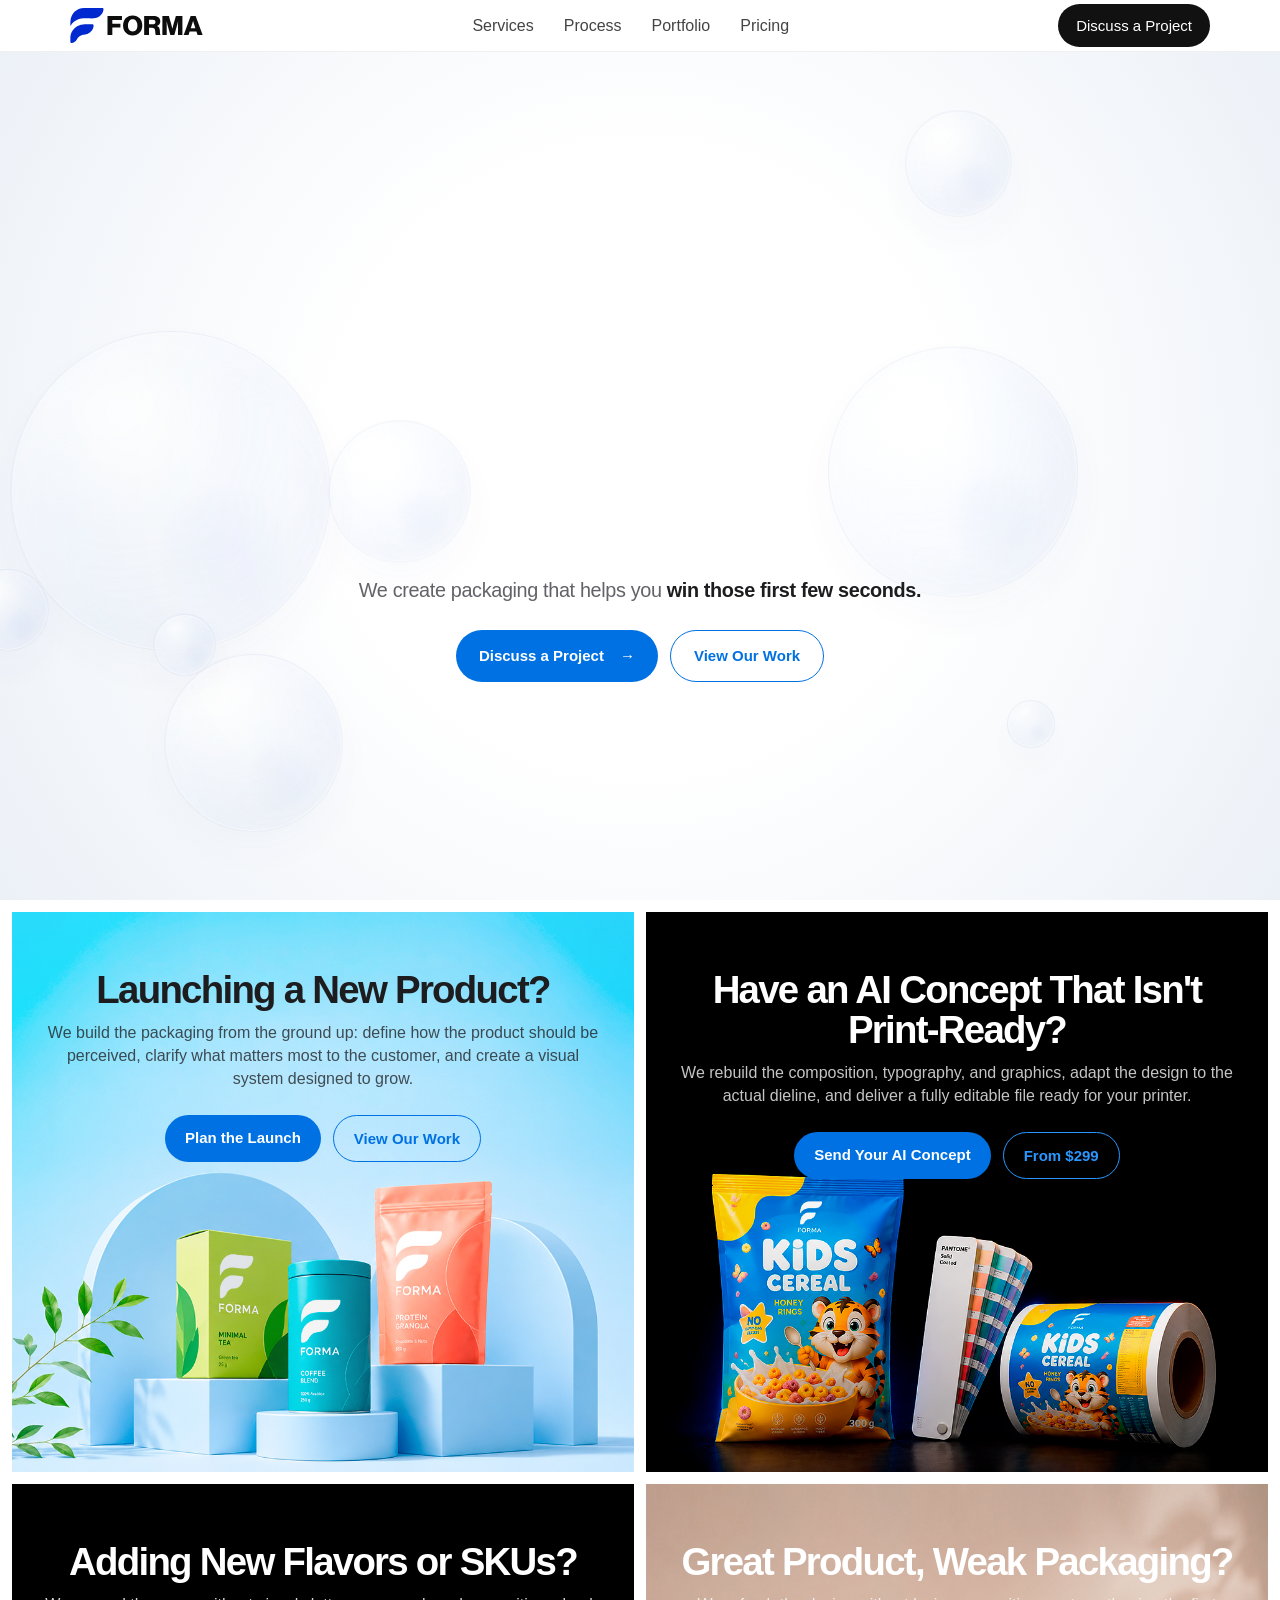
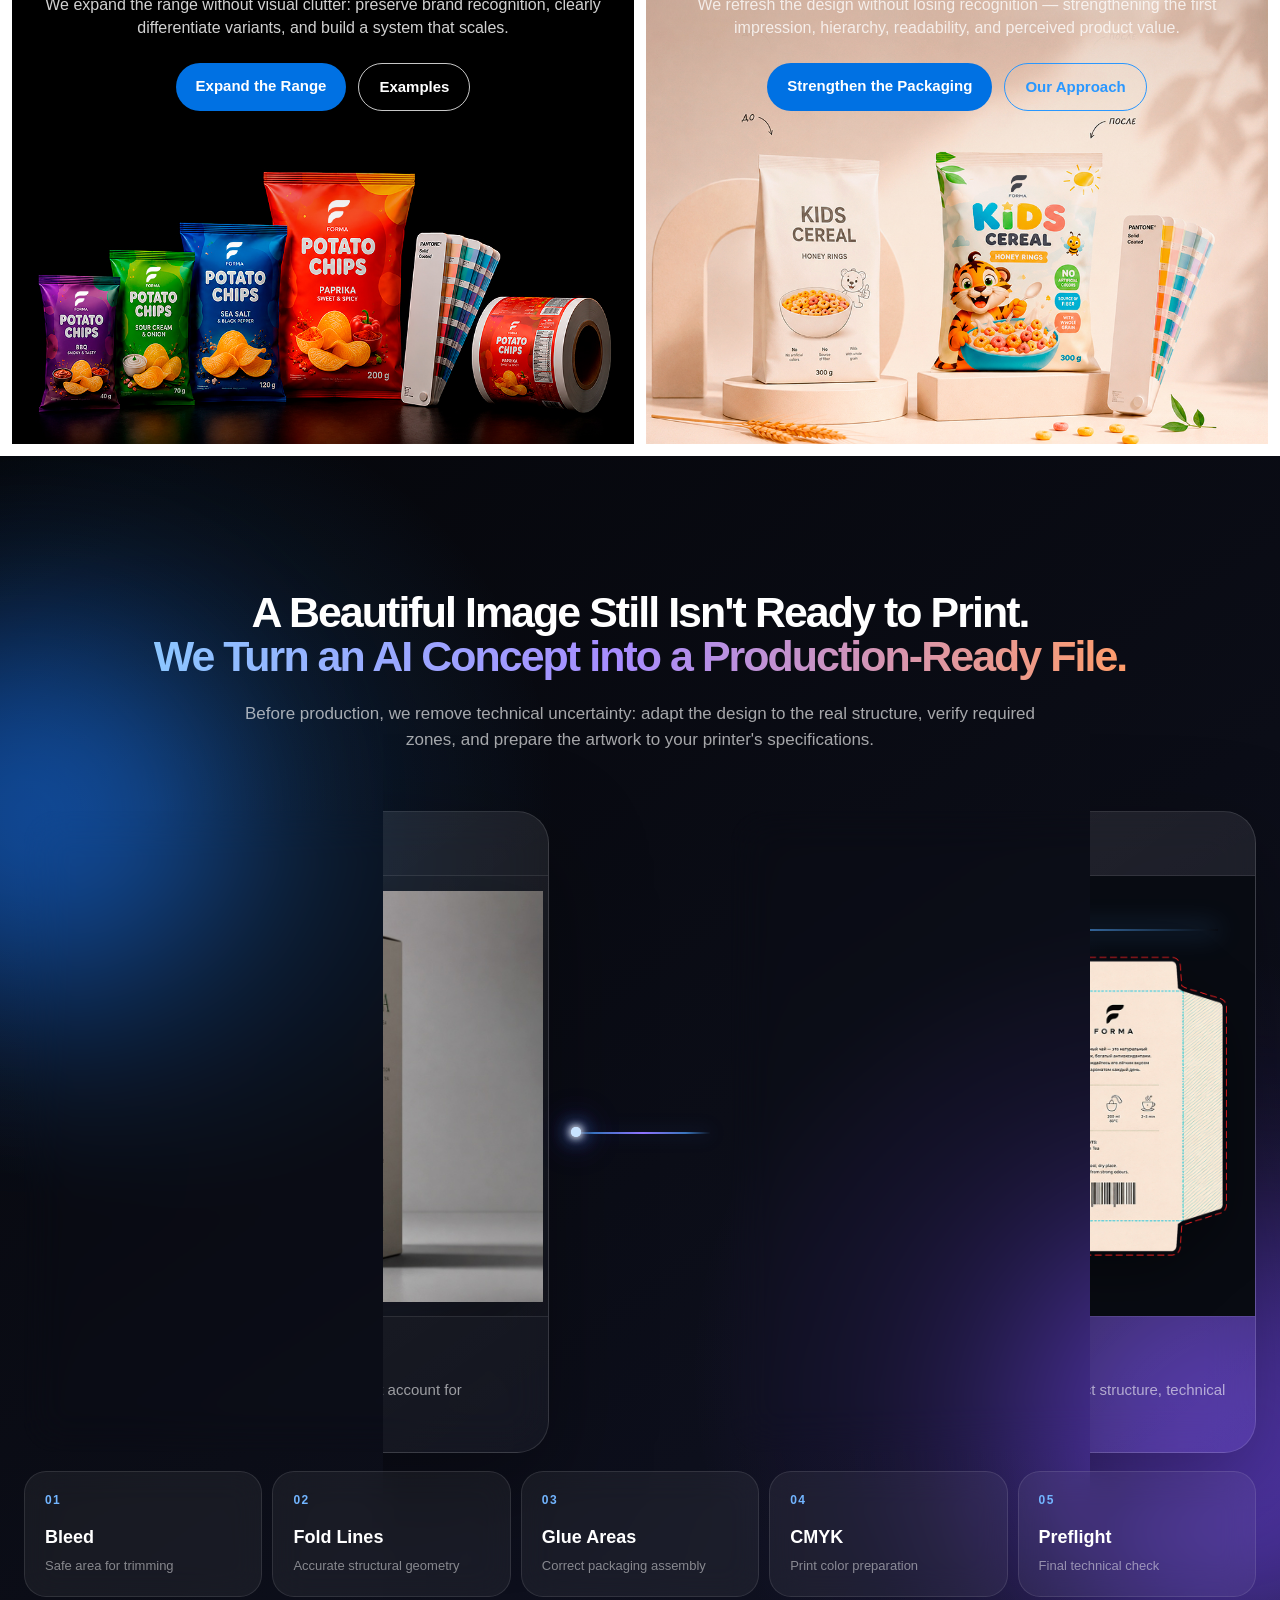
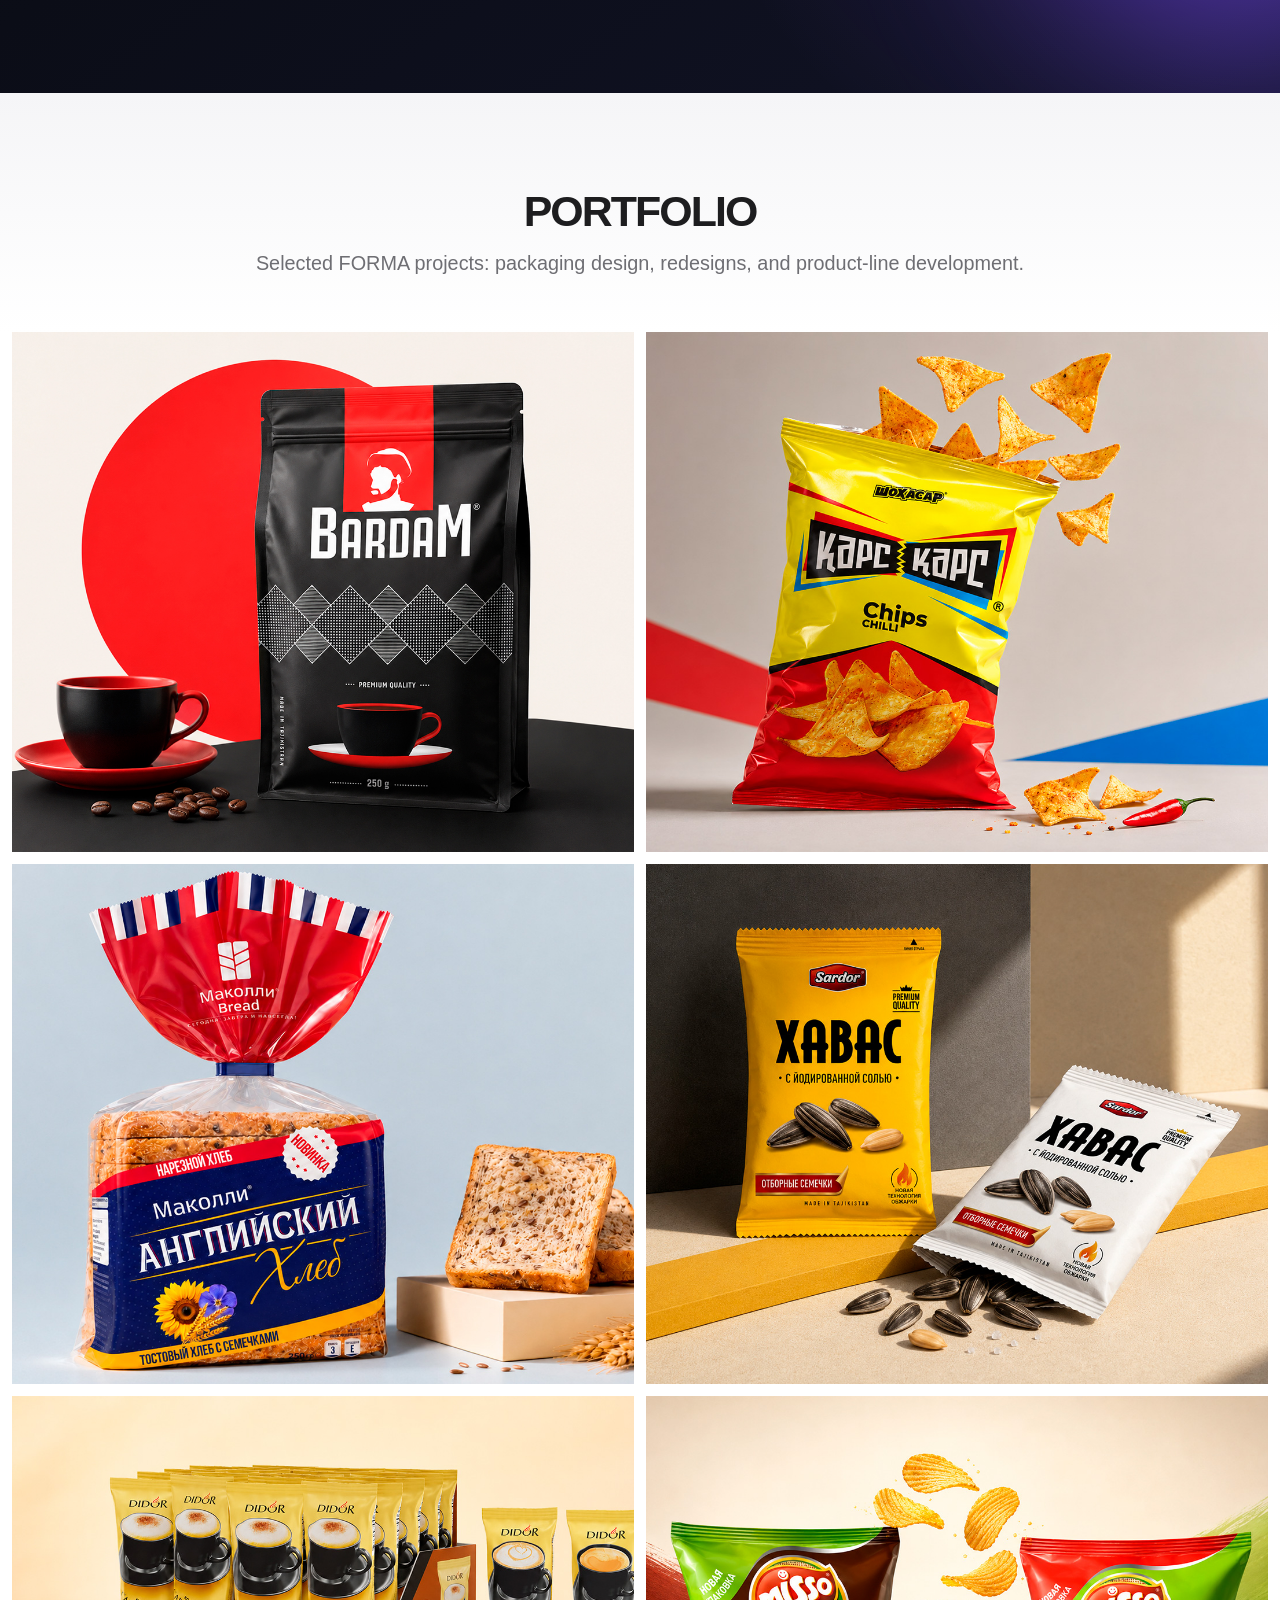
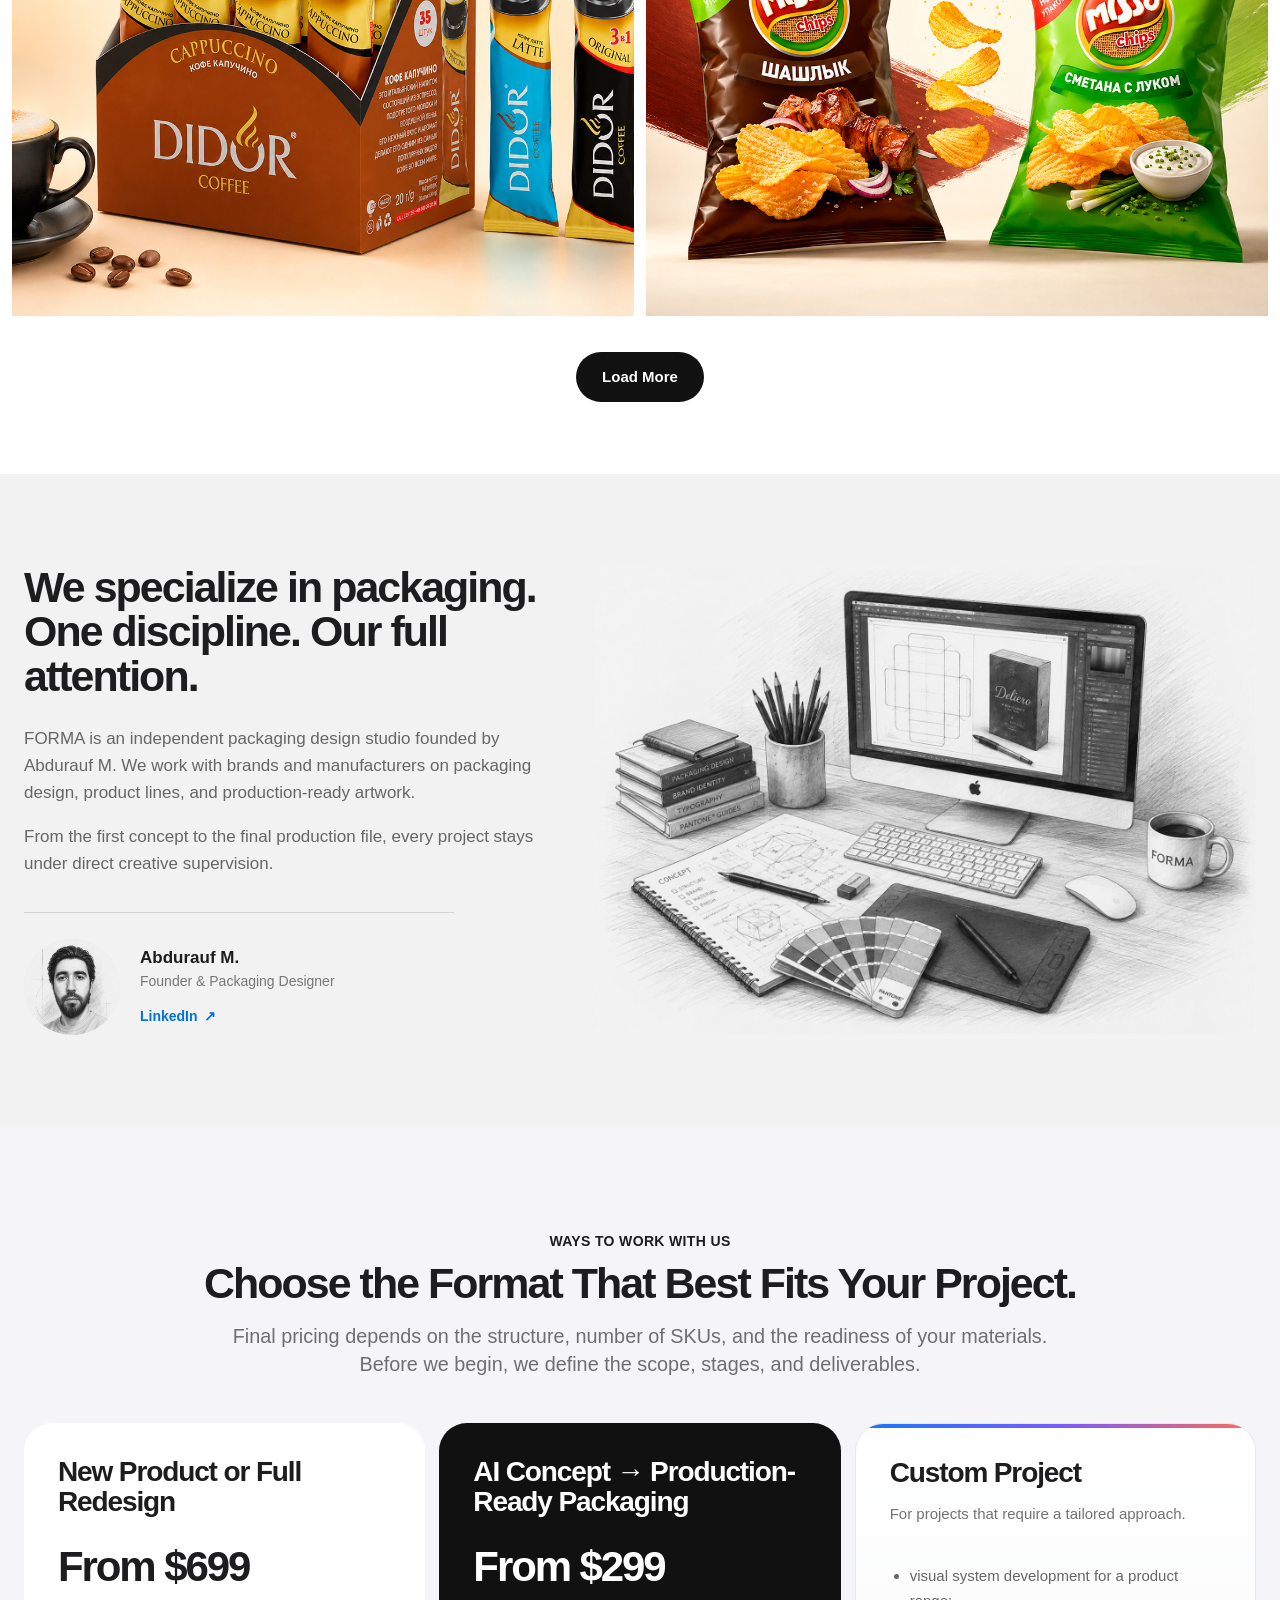
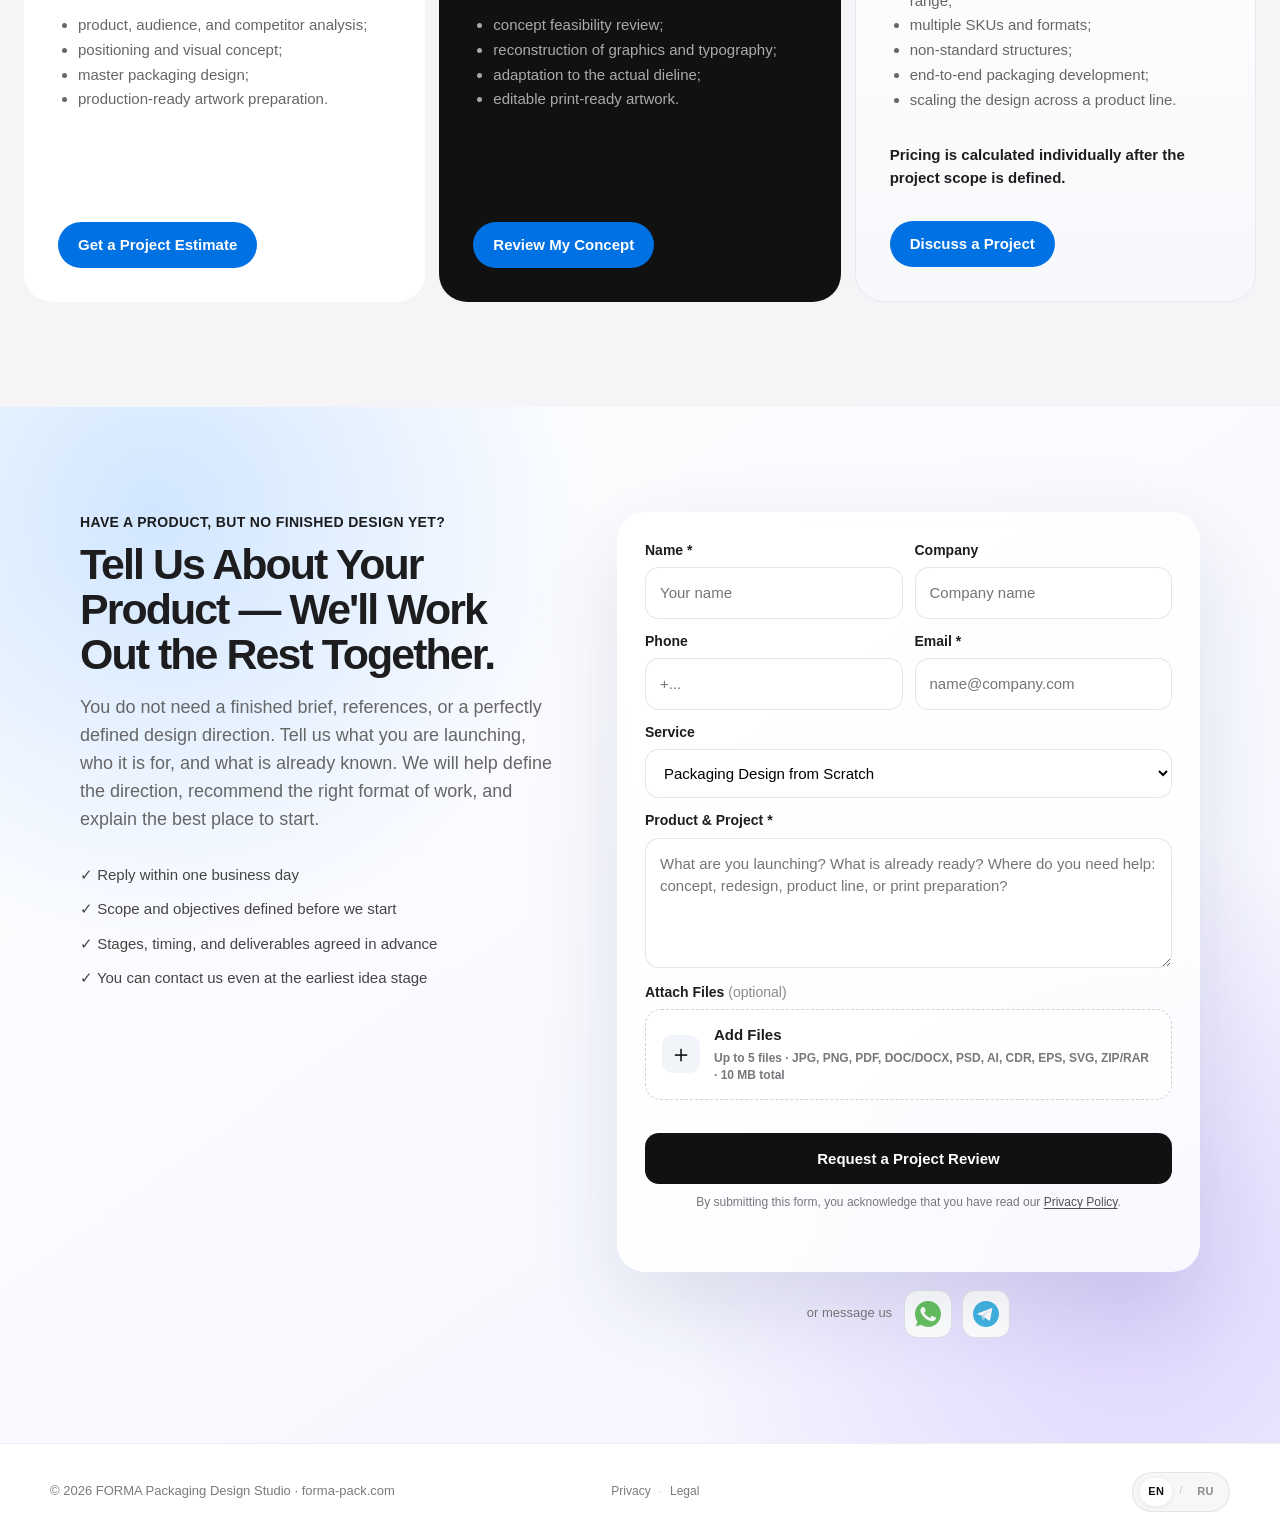
==== commit 01becb6f: "Add files via upload" ====
--- a/index.html
+++ b/index.html
@@ -488,22 +488,6 @@
 <a href="/legal.html">Legal</a>
 </nav>
 <div class="footer-socials">
-<!-- LinkedIn -->
-<a aria-label="FORMA on LinkedIn" href="https://www.linkedin.com/company/forma-packaging" rel="noopener noreferrer" target="_blank">
-<svg aria-hidden="true" viewbox="0 0 24 24">
-<path d="M20.45 20.45h-3.56v-5.57c0-1.33-.03-3.04-1.85-3.04-1.85 0-2.14 1.45-2.14 2.94v5.67H9.34V8.98h3.42v1.57h.05c.47-.9 1.64-1.85 3.37-1.85 3.6 0 4.27 2.37 4.27 5.46v6.29zM5.32 7.41a2.07 2.07 0 1 1 0-4.14 2.07 2.07 0 0 1 0 4.14zM7.1 20.45H3.54V8.98H7.1v11.47z"></path>
-</svg>
-<span>LinkedIn</span>
-<span class="footer-arrow">↗</span>
-</a>
-<!-- Instagram -->
-<a aria-label="FORMA on Instagram" href="INSTAGRAM_URL_HERE" rel="noopener noreferrer" target="_blank">
-<svg aria-hidden="true" viewbox="0 0 24 24">
-<path d="M7.8 2h8.4A5.8 5.8 0 0 1 22 7.8v8.4a5.8 5.8 0 0 1-5.8 5.8H7.8A5.8 5.8 0 0 1 2 16.2V7.8A5.8 5.8 0 0 1 7.8 2zm0 2A3.8 3.8 0 0 0 4 7.8v8.4A3.8 3.8 0 0 0 7.8 20h8.4a3.8 3.8 0 0 0 3.8-3.8V7.8A3.8 3.8 0 0 0 16.2 4H7.8zm8.7 1.5a1.35 1.35 0 1 1 0 2.7 1.35 1.35 0 0 1 0-2.7zM12 7a5 5 0 1 1 0 10 5 5 0 0 1 0-10zm0 2a3 3 0 1 0 0 6 3 3 0 0 0 0-6z"></path>
-</svg>
-<span>Instagram</span>
-<span class="footer-arrow">↗</span>
-</a>
 </div>
 <div aria-label="Language" class="footer-lang-switch" role="group">
 <button aria-pressed="true" class="lang-btn" data-set-lang="en" type="button">EN</button>
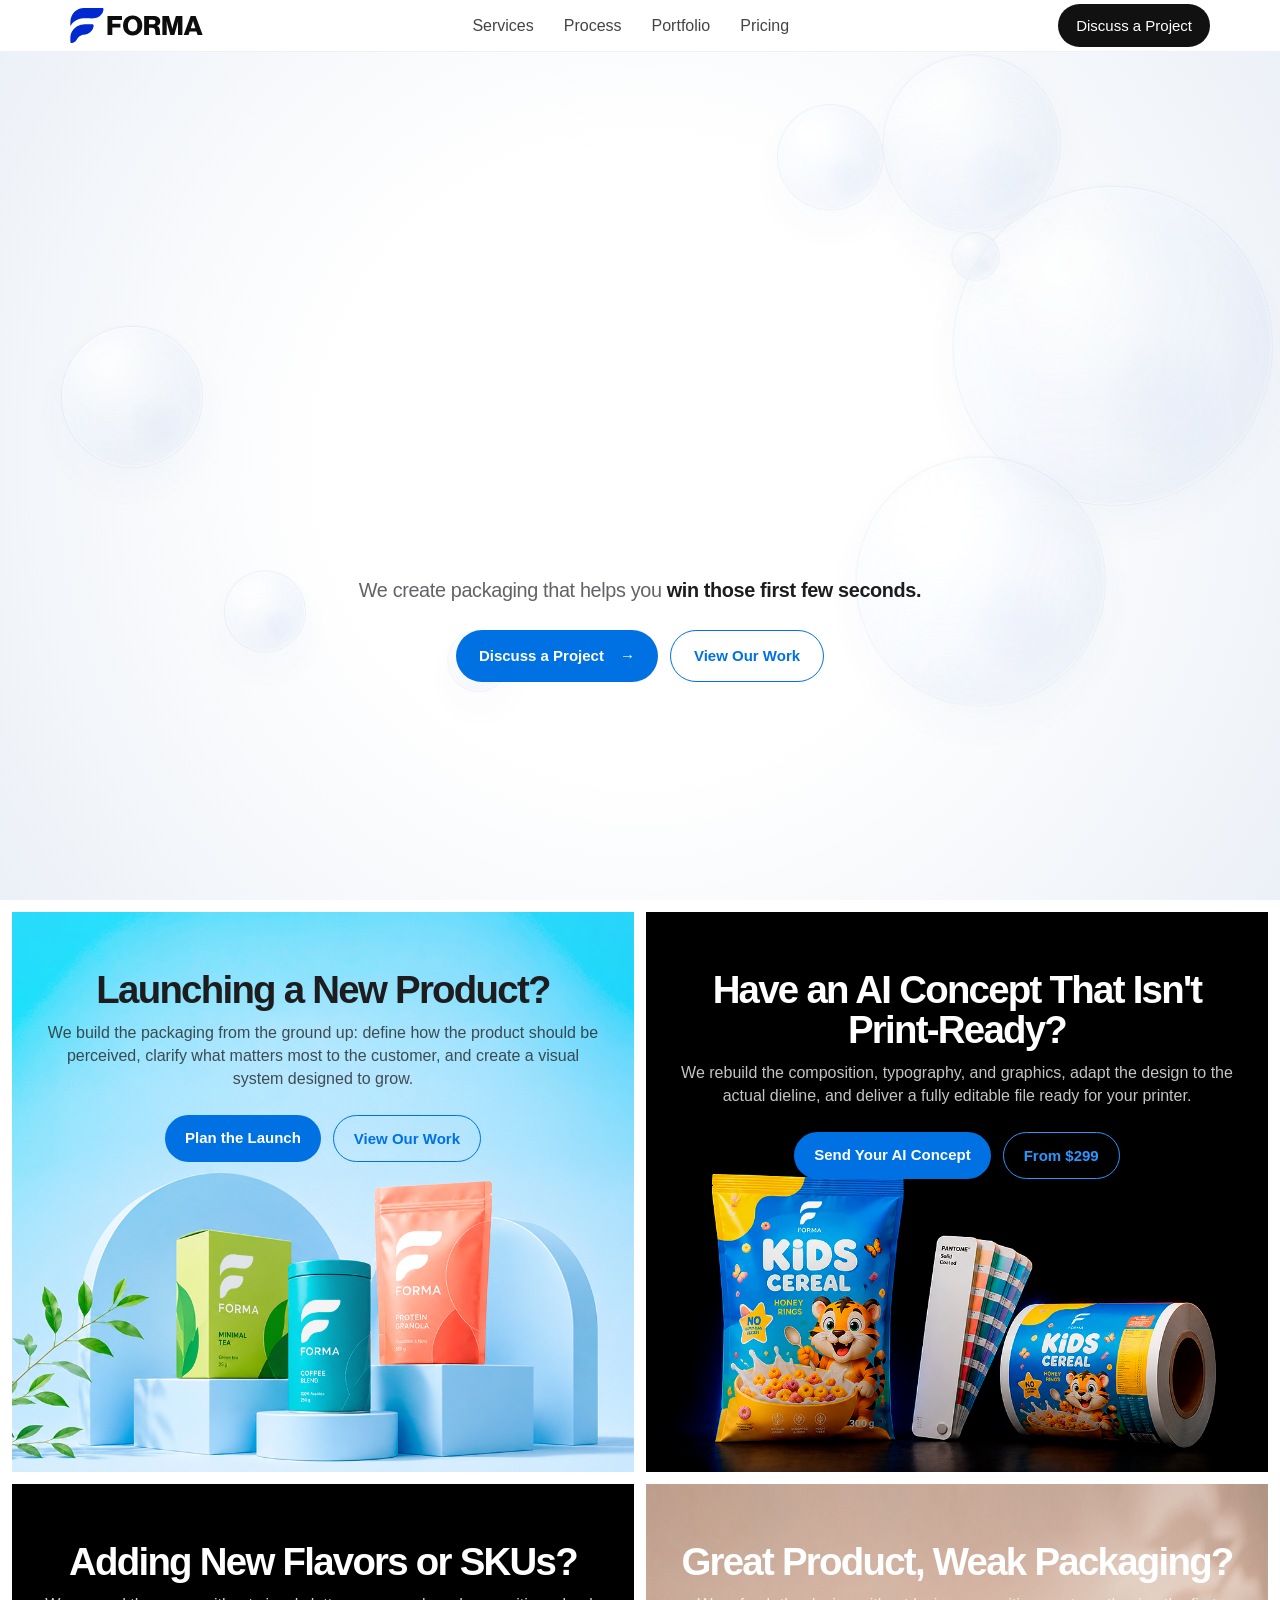
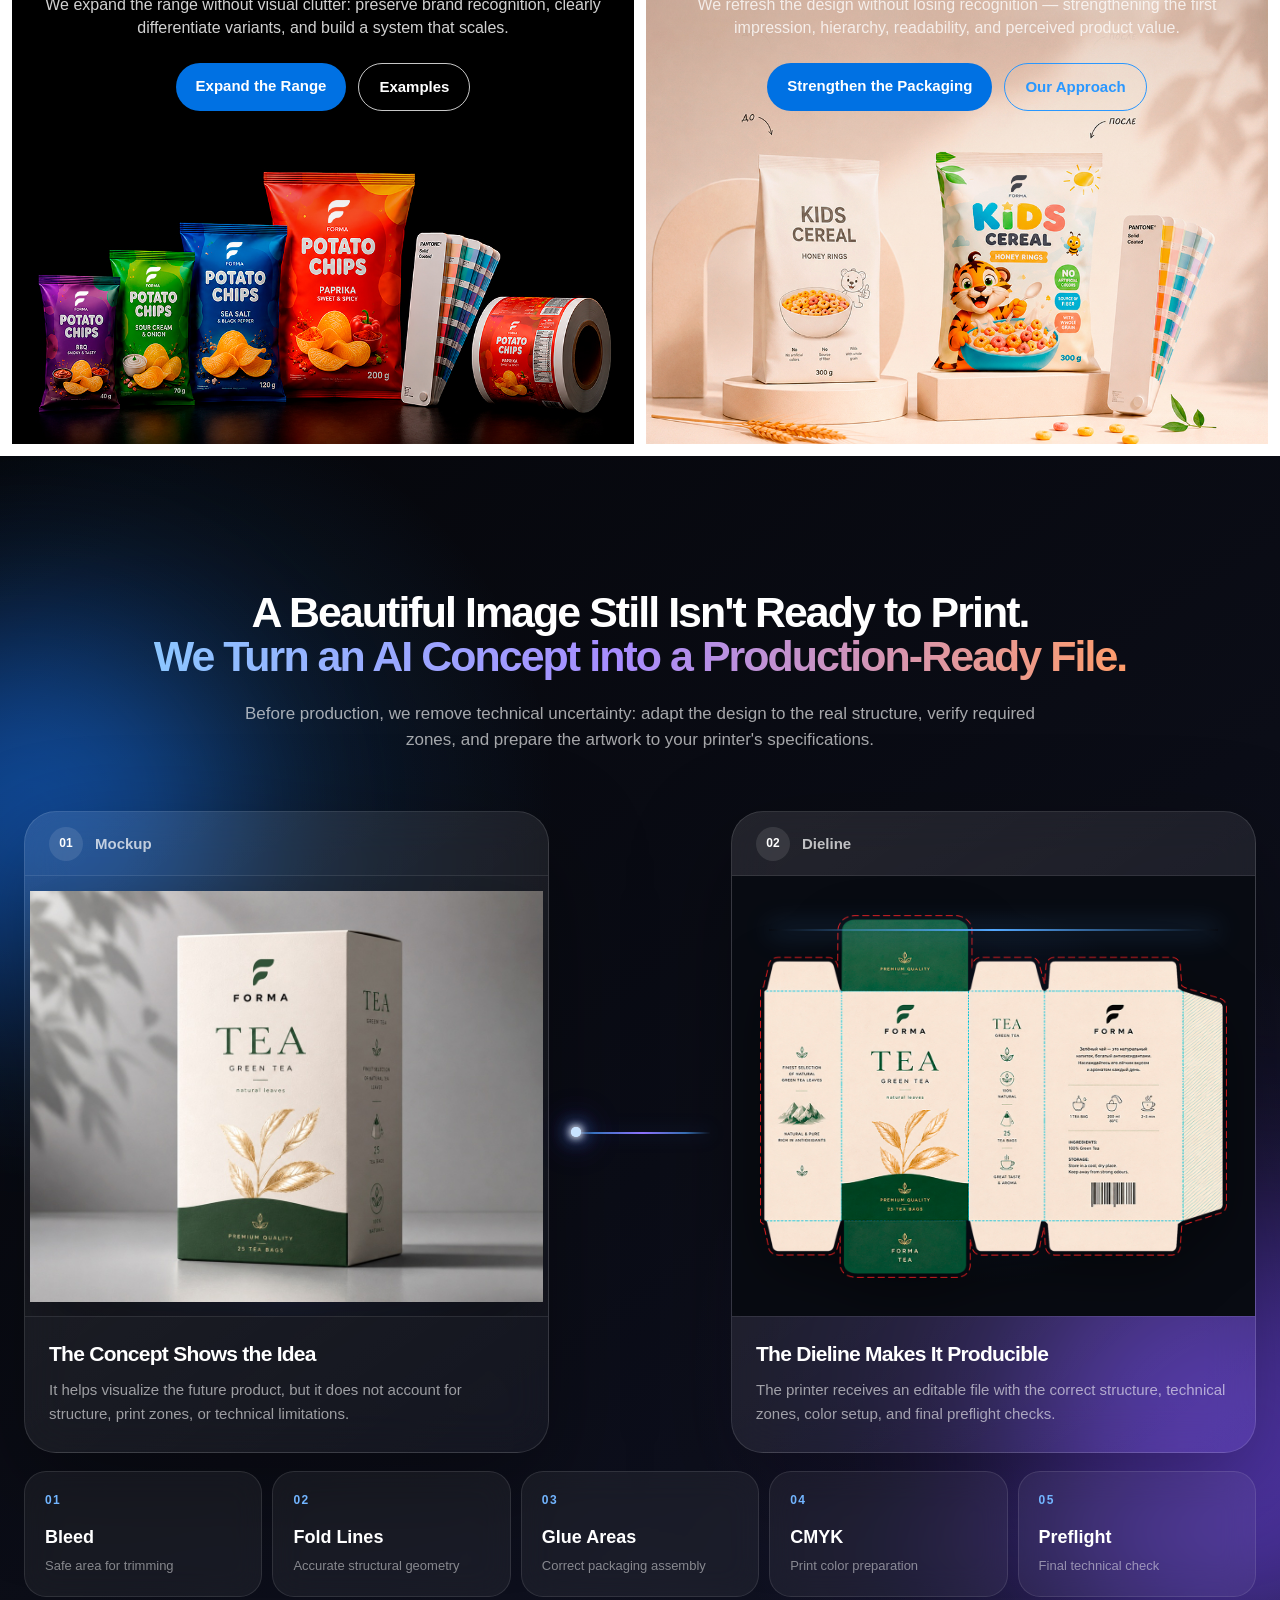
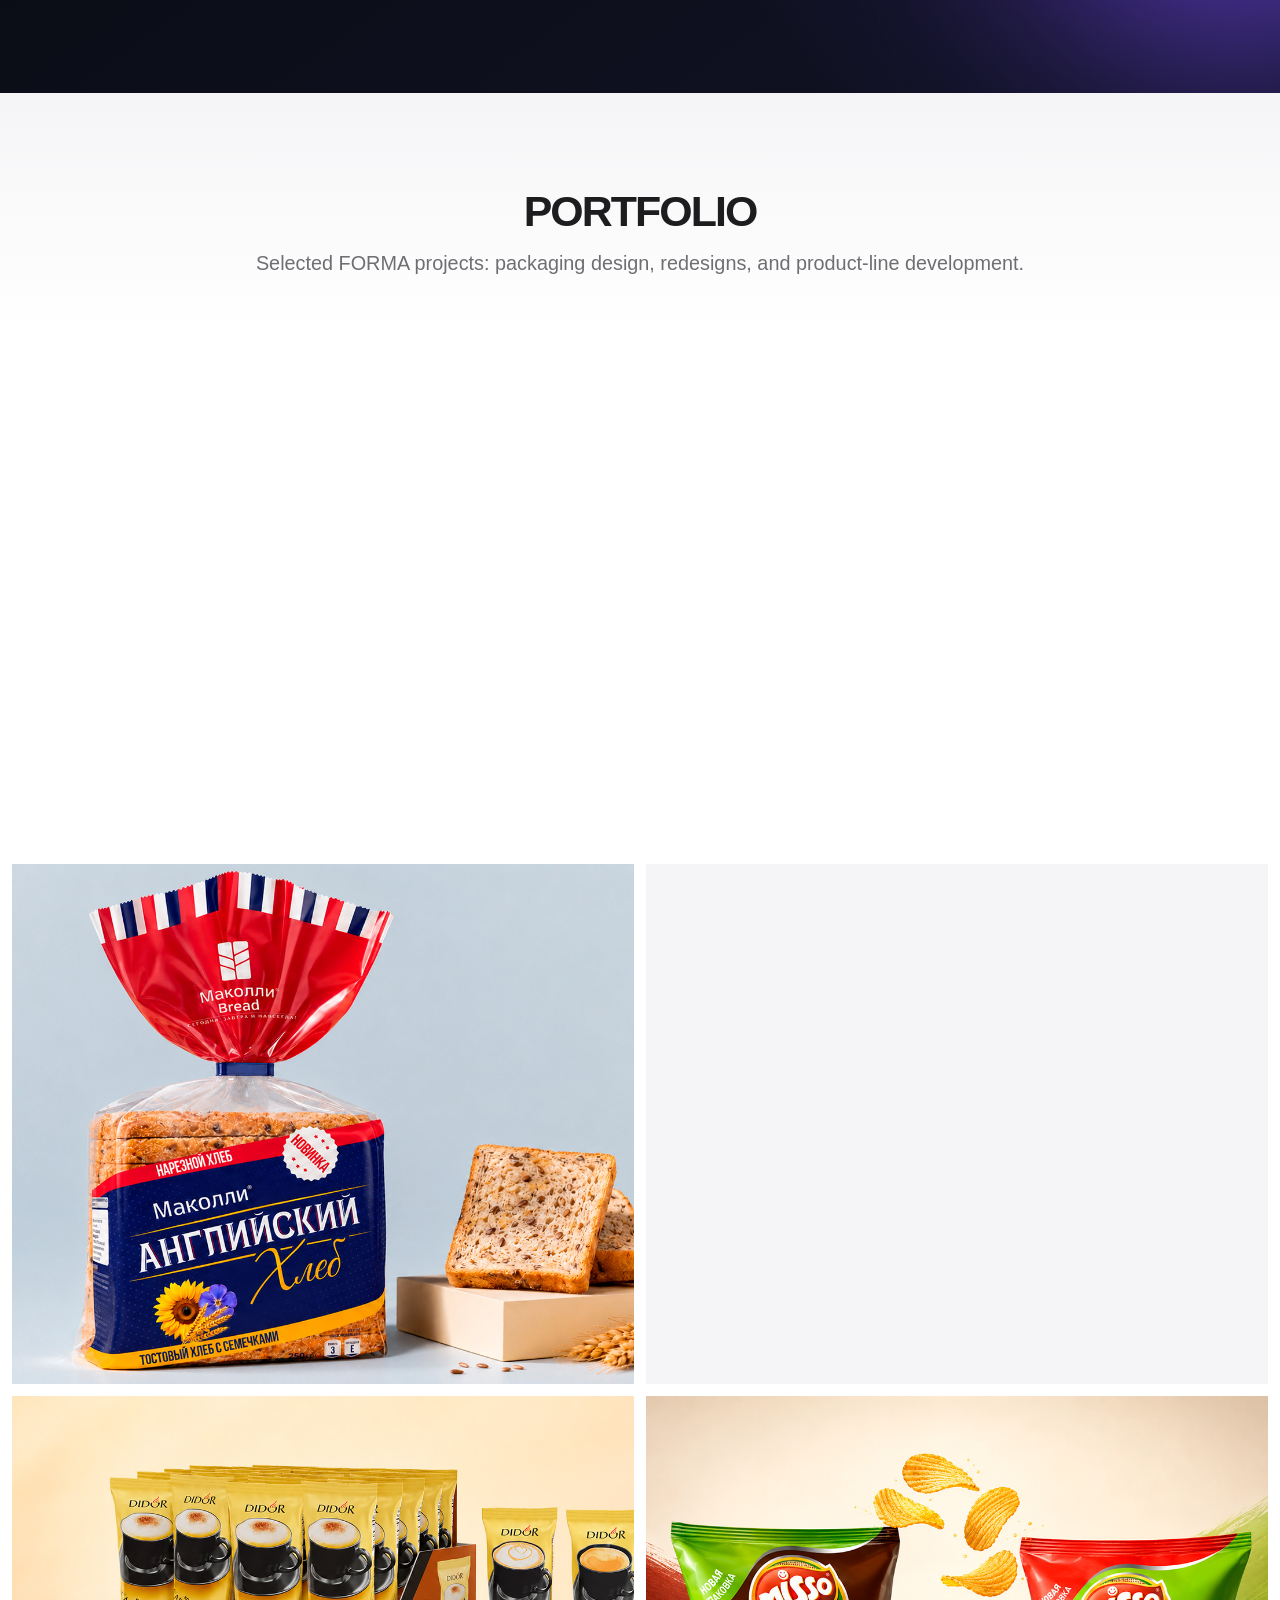
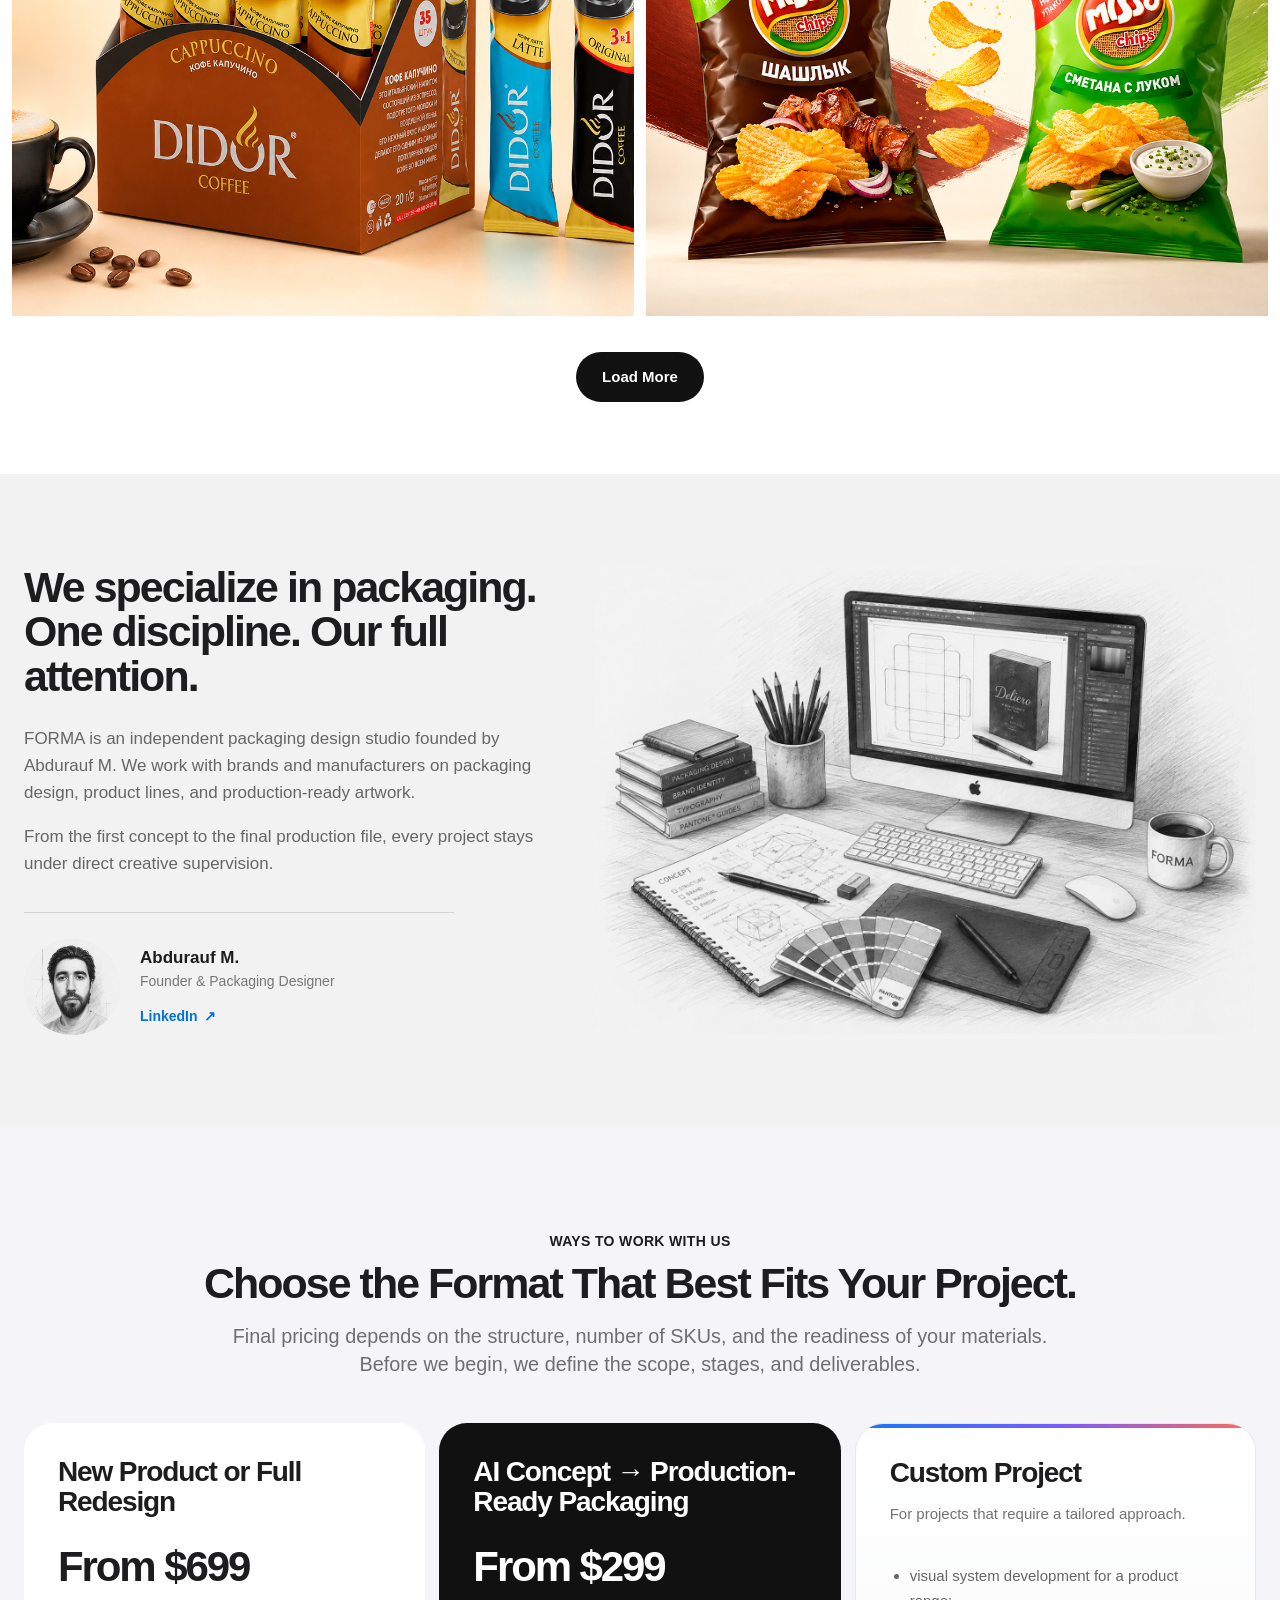
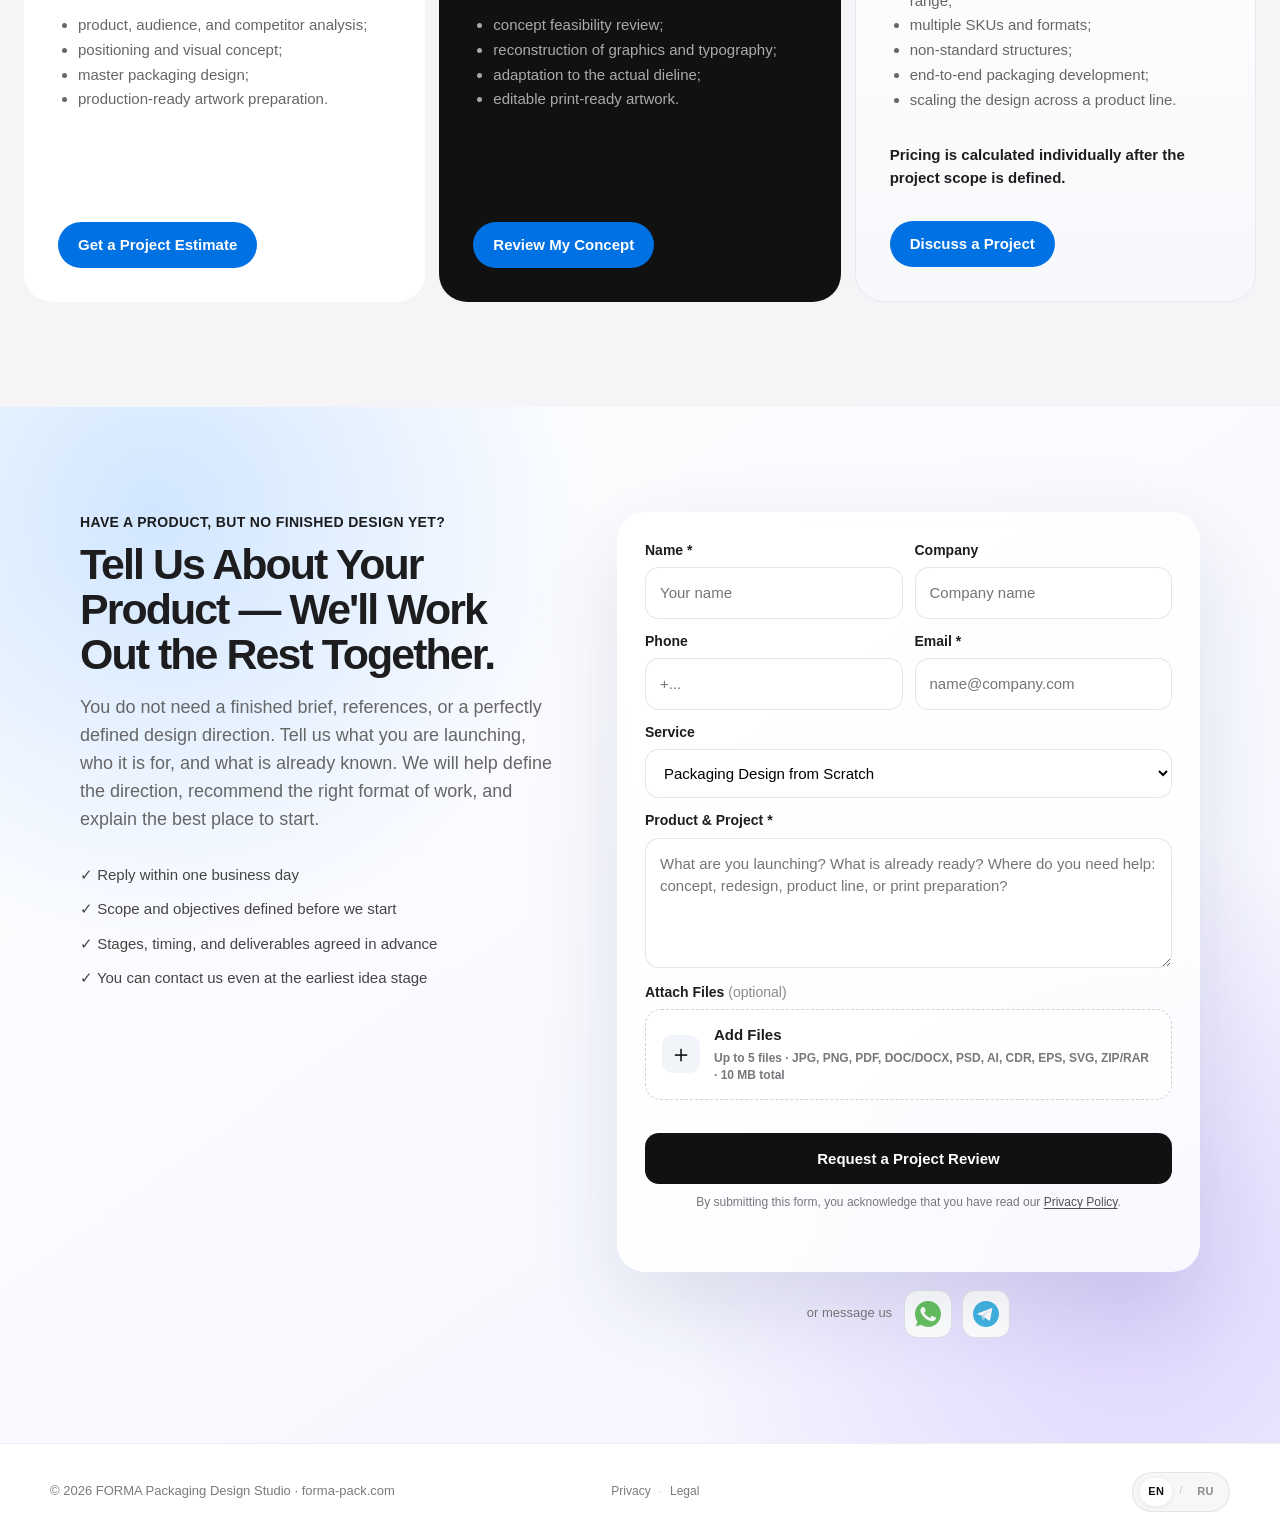
==== commit 16da20e4: "Add files via upload" ====
--- a/index.html
+++ b/index.html
@@ -710,6 +710,32 @@
 </script>
 <script>
 (function () {
+  const contactEvents = [
+    {
+      selector: 'a[href*="wa.me"], a[href*="whatsapp.com"], a[href^="whatsapp:"]',
+      eventName: 'click_whatsapp',
+      contactMethod: 'whatsapp'
+    },
+    {
+      selector: 'a[href*="t.me"], a[href*="telegram.me"], a[href^="tg:"]',
+      eventName: 'click_telegram',
+      contactMethod: 'telegram'
+    }
+  ];
+
+  contactEvents.forEach(function ({ selector, eventName, contactMethod }) {
+    document.querySelectorAll(selector).forEach(function (link) {
+      link.addEventListener('click', function () {
+        if (typeof window.gtag === 'function') {
+          window.gtag('event', eventName, { contact_method: contactMethod });
+        }
+      });
+    });
+  });
+})();
+</script>
+<script>
+(function () {
   const hero = document.getElementById('hero');
   const stage = document.getElementById('heroSphereStage');
   if (!hero || !stage) return;
